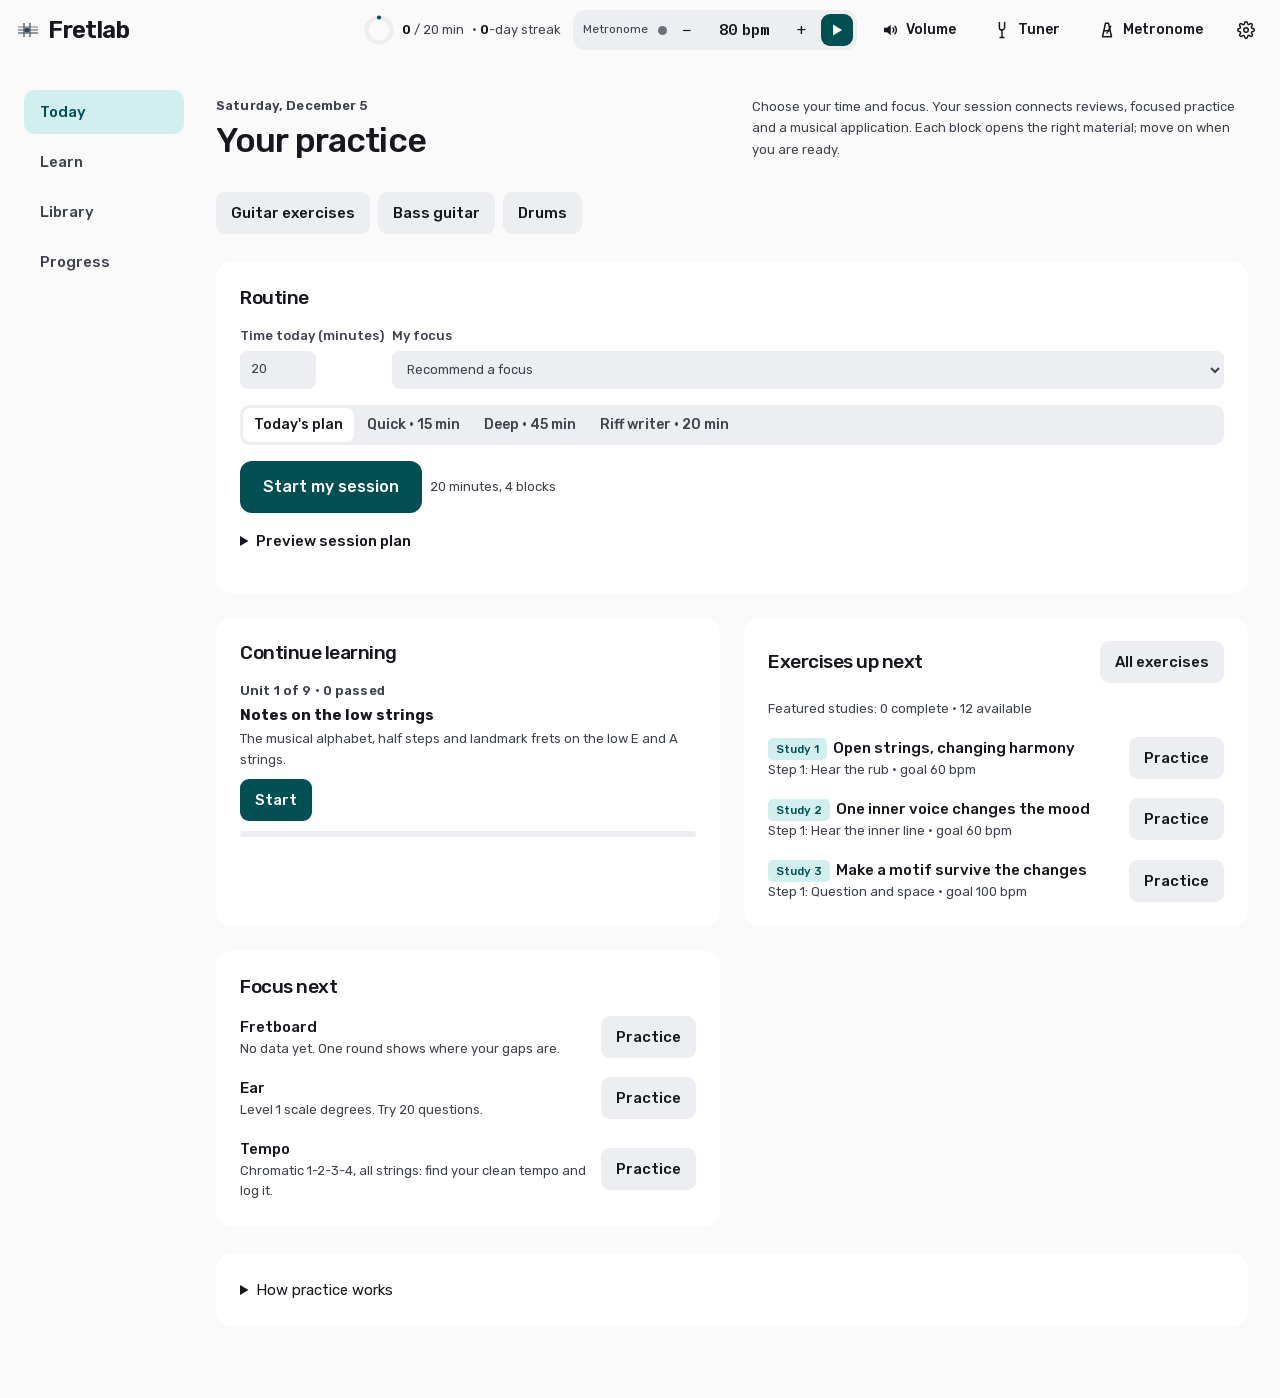
==== index.html @ 14aa4ee5 "Add paired bass guitar and drum kit practice studies" ====
<!doctype html>
<html lang="en">
<head>
<meta charset="utf-8">
<meta name="viewport" content="width=device-width,initial-scale=1,viewport-fit=cover">
<meta name="description" content="Guitar, bass and drum practice. Study riffs, play four-string bass lines and drum grooves with backing tracks, and track your progress.">
<style>:root{color-scheme:light;padding-top:env(safe-area-inset-top,0px);padding-bottom:env(safe-area-inset-bottom,0px)}body{margin:0;font:14px system-ui,sans-serif}img{max-width:100%}[hidden]{display:none!important}</style>
<link rel="manifest" href="manifest.webmanifest">
<meta name="theme-color" content="#fafafa" media="(prefers-color-scheme: light)">
<meta name="theme-color" content="#08090b" media="(prefers-color-scheme: dark)">
<link rel="apple-touch-icon" href="apple-touch-icon.png">
<link rel="icon" type="image/png" href="icon-192.png">
<meta name="apple-mobile-web-app-capable" content="yes">
<meta name="mobile-web-app-capable" content="yes">
</head>
<body>
<title>Fretlab</title>
<meta name="claude:viewport-fit-sides" content="cover">
<style>
@font-face {
  font-family: 'IBM Plex Mono';
  font-style: normal;
  font-weight: 400;
  font-display: swap;
  src: url([data-uri]) format('woff2');
  unicode-range: U+0000-00FF, U+0131, U+0152-0153, U+02BB-02BC, U+02C6, U+02DA, U+02DC, U+0304, U+0308, U+0329, U+2000-206F, U+20AC, U+2122, U+2191, U+2193, U+2212, U+2215, U+FEFF, U+FFFD;
}
@font-face {
  font-family: 'IBM Plex Mono';
  font-style: normal;
  font-weight: 500;
  font-display: swap;
  src: url([data-uri]) format('woff2');
  unicode-range: U+0000-00FF, U+0131, U+0152-0153, U+02BB-02BC, U+02C6, U+02DA, U+02DC, U+0304, U+0308, U+0329, U+2000-206F, U+20AC, U+2122, U+2191, U+2193, U+2212, U+2215, U+FEFF, U+FFFD;
}
@font-face {
  font-family: 'IBM Plex Mono';
  font-style: normal;
  font-weight: 600;
  font-display: swap;
  src: url([data-uri]) format('woff2');
  unicode-range: U+0000-00FF, U+0131, U+0152-0153, U+02BB-02BC, U+02C6, U+02DA, U+02DC, U+0304, U+0308, U+0329, U+2000-206F, U+20AC, U+2122, U+2191, U+2193, U+2212, U+2215, U+FEFF, U+FFFD;
}
@font-face {
  font-family: 'Rubik';
  font-style: normal;
  font-weight: 300 700;
  font-display: swap;
  src: url([data-uri]) format('woff2');
  unicode-range: U+0000-00FF, U+0131, U+0152-0153, U+02BB-02BC, U+02C6, U+02DA, U+02DC, U+0304, U+0308, U+0329, U+2000-206F, U+20AC, U+2122, U+2191, U+2193, U+2212, U+2215, U+FEFF, U+FFFD;
}
/* The header transport follows the active practice tool. Fretboards scroll inside their own containers on narrow screens. */
:root{
  --bg:#fafafa; --surface:#ffffff; --surface-2:#eceef1; --ink:#16181d; --muted:#3e424b; --line:#6c7078;
  --accent:#004f52; --accent-ink:#ffffff; --accent-soft:#d2efef;
  --root:#364454; --root-ink:#ffffff; --root-soft:#e7ebf0; --root-text:#364454;
  --good:#095f1c; --good-ink:#ffffff; --good-text:#095f1c; --warn:#304d6a; --warn-ink:#ffffff; --warn-text:#304d6a; --bad:#b00030; --bad-ink:#ffffff;
  --good-soft:#e2f3e5; --bad-soft:#fae3e9; --warn-soft:#e7edf4;
  --wood:#f6f7f8; --wood-2:#e3e6eb; --fret:#626873; --string:#555c67; --inlay:#737a85;
  --d3:#0050aa; --d3-ink:#ffffff; --d5:#00604e; --d5-ink:#ffffff; --d7:#6e2b91; --d7-ink:#ffffff;
  --font-display:var(--font-body);
  --font-body:"Rubik",system-ui,-apple-system,"Segoe UI",sans-serif;
  --font-mono:"IBM Plex Mono",ui-monospace,Menlo,Consolas,monospace;
}
@media (prefers-color-scheme: dark){:root:not([data-theme="light"]){
  --bg:#08090b; --surface:#202328; --surface-2:#30343b; --ink:#ffffff; --muted:#e0e4eb; --line:#949aa5;
  --accent:#2de0de; --accent-ink:#08090b; --accent-soft:#113236;
  --root:#c4ceda; --root-ink:#08090b; --root-soft:#282f39; --root-text:#c4ceda;
  --good:#77e08c; --good-ink:#08090b; --good-text:#77e08c; --warn:#bacbdd; --warn-ink:#08090b; --warn-text:#bacbdd; --bad:#ff91ad; --bad-ink:#08090b;
  --good-soft:#163b23; --bad-soft:#421c2a; --warn-soft:#253344;
  --wood:#181b20; --wood-2:#30343b; --fret:#989fab; --string:#c6ccd6; --inlay:#7d8592;
  --d3:#7fb9ff; --d3-ink:#08090b; --d5:#5de5bf; --d5-ink:#08090b; --d7:#d7b0ff; --d7-ink:#08090b; color-scheme:dark;
}}
:root[data-theme="dark"]{
  --bg:#08090b; --surface:#202328; --surface-2:#30343b; --ink:#ffffff; --muted:#e0e4eb; --line:#949aa5;
  --accent:#2de0de; --accent-ink:#08090b; --accent-soft:#113236;
  --root:#c4ceda; --root-ink:#08090b; --root-soft:#282f39; --root-text:#c4ceda;
  --good:#77e08c; --good-ink:#08090b; --good-text:#77e08c; --warn:#bacbdd; --warn-ink:#08090b; --warn-text:#bacbdd; --bad:#ff91ad; --bad-ink:#08090b;
  --good-soft:#163b23; --bad-soft:#421c2a; --warn-soft:#253344;
  --wood:#181b20; --wood-2:#30343b; --fret:#989fab; --string:#c6ccd6; --inlay:#7d8592;
  --d3:#7fb9ff; --d3-ink:#08090b; --d5:#5de5bf; --d5-ink:#08090b; --d7:#d7b0ff; --d7-ink:#08090b; color-scheme:dark;
}
*{box-sizing:border-box}
[hidden]{display:none!important}
html,body{background:var(--bg);color:var(--ink)}
body{font-family:var(--font-body);font-size:15px;line-height:1.5;font-optical-sizing:auto;-webkit-font-smoothing:antialiased}
body::before{content:"";position:fixed;inset:0 0 auto;height:env(safe-area-inset-top,0px);z-index:30;background:var(--bg)}
.pad{padding-left:max(16px,env(safe-area-inset-left,0px));padding-right:max(16px,env(safe-area-inset-right,0px))}
.inner{max-width:1000px;margin:0 auto}
button,select,input{font:inherit;color:inherit}
button{cursor:pointer}
:focus-visible{outline:2px solid var(--accent);outline-offset:2px}
h1,h2,h3{font-family:var(--font-display);font-weight:600;letter-spacing:-.025em;margin:0;text-wrap:balance}
h2{font-size:26px;line-height:1.2}
h3{font-size:19px;line-height:1.25}
p{margin:0}
.muted{color:var(--muted)}
.small{font-size:13px}
.mono{font-family:var(--font-mono);font-variant-numeric:tabular-nums}
.label{font-family:var(--font-body);font-weight:600;font-size:13px;letter-spacing:.01em;color:var(--muted)}

/* header */
.top{position:sticky;top:env(safe-area-inset-top,0px);z-index:20;background:var(--bg);border-bottom:1px solid var(--line)}
.top .inner{display:flex;align-items:center;gap:12px;padding-block:10px;flex-wrap:wrap}
.brand{display:flex;align-items:center;gap:8px;font-family:var(--font-display);font-weight:700;font-size:24px;letter-spacing:-.035em;margin-right:auto}
.brand svg{flex:none}
.hstat{display:flex;align-items:center;gap:8px;font-size:13px;color:var(--muted)}
.hstat b{color:var(--ink);font-weight:600}
.mini{display:flex;align-items:center;gap:4px;background:var(--surface);border:1px solid var(--line);border-radius:12px;padding:3px}
.mini button{border:0;background:transparent;width:32px;height:32px;border-radius:9px;display:grid;place-items:center}
.mini button:hover{background:var(--surface-2)}
.mini .bpm{font-family:var(--font-mono);font-weight:600;min-width:74px;white-space:nowrap;text-align:center;font-size:15px;background:none;border:0;padding:0 2px}
.mini .bpm{display:flex;align-items:center;justify-content:center}
.mini .bpm .unit{margin-left:.3em}
.mini .play{background:var(--accent);color:var(--accent-ink)}
.mini .play:hover{background:var(--accent);filter:brightness(1.08)}
.pulse{width:9px;height:9px;border-radius:50%;background:var(--line);transition:background .05s}
.pulse.on{background:var(--accent)}
.pulse.acc{background:var(--root)}
.volpop{position:absolute;right:16px;top:calc(100% + 8px);z-index:40;width:min(440px,calc(100vw - 32px));max-height:calc(100dvh - var(--hdr-h,60px) - 24px);overflow-y:auto;overscroll-behavior:contain;background:var(--surface);border:1px solid var(--line);border-radius:14px;padding:18px 20px;box-shadow:0 12px 32px rgba(0,0,0,.18);display:flex;flex-direction:column;gap:14px}
.volpop[hidden]{display:none}
.vhd{display:flex;justify-content:space-between;align-items:center}
.vhd h2{font-size:18px}
.vhd .row{gap:8px}
.vrow{display:grid;grid-template-columns:minmax(0,1fr) auto;gap:2px 12px;align-items:center;font-size:14px}
.vrow>span{grid-area:1/1;font-weight:500}
.vrow .vval{grid-area:1/2}
.vrow .vctl{grid-area:2/1/3/-1}
.vrow b{font:600 13px var(--font-mono);text-align:right}
.vactions{display:flex;align-items:center;gap:8px;flex-wrap:wrap}
.vactions .btn{flex:1}
.vctl{appearance:none;-webkit-appearance:none;background:transparent;width:100%;height:40px;margin:0;cursor:pointer}
.vctl::-webkit-slider-runnable-track{height:6px;border-radius:999px;background:linear-gradient(to right,var(--accent) var(--level,0%),var(--line) var(--level,0%))}
.vctl::-webkit-slider-thumb{-webkit-appearance:none;width:20px;height:20px;margin-top:-7px;border:2px solid var(--surface);border-radius:50%;background:var(--accent);box-shadow:0 0 0 1px var(--accent)}
.vctl::-moz-range-track{height:6px;border-radius:999px;background:var(--line)}
.vctl::-moz-range-progress{height:6px;border-radius:999px;background:var(--accent)}
.vctl::-moz-range-thumb{width:16px;height:16px;border:2px solid var(--surface);border-radius:50%;background:var(--accent);box-shadow:0 0 0 1px var(--accent)}
.iconbtn.volbtn{display:inline-flex;align-items:center;justify-content:center;gap:7px;width:36px;padding:0;font-size:14px;font-weight:500}
.volbtn[aria-expanded="true"]{border-color:var(--accent);background:var(--accent-soft)}
.volbtn .vlabel{display:none}
@media(min-width:900px){.iconbtn.volbtn{width:auto;padding:0 11px}.volbtn .vlabel{display:inline}}
@media(pointer:coarse){.vctl{height:44px}.vhd .iconbtn{width:44px;height:44px}}
.vmute[aria-pressed="true"]{background:var(--bad-soft);border-color:var(--bad);color:var(--bad)}
.volbtn .vx{display:none} .volbtn.muted .vx{display:block} .volbtn.muted .vw1,.volbtn.muted .vw2{display:none} .volbtn.low .vw2{display:none}
.volbtn.muted{color:var(--bad);border-color:var(--bad)}
.iconbtn{border:1px solid var(--line);background:var(--surface);border-radius:10px;width:36px;height:36px;display:grid;place-items:center}
.pill{display:flex;align-items:center;gap:8px;background:var(--accent-soft);border:1px solid var(--accent);border-radius:999px;padding:4px 6px 4px 12px;font-size:13px}
.pill button{border:0;background:var(--surface);border-radius:7px;padding:6px 10px;font-size:13px;white-space:nowrap}
#routinePill{order:9;flex-basis:100%;width:100%;border-radius:10px;padding:5px 7px;flex-wrap:wrap}
#rpOpen{display:flex;align-items:center;gap:12px;flex:1;min-width:160px;background:transparent;text-align:left;white-space:normal}
#rpOpen:hover{background:var(--surface)}
#rpOpen .rp-action{color:var(--accent);font-weight:600;white-space:nowrap}
#rpText{overflow-wrap:anywhere}
#rpTime{font-size:13px;white-space:nowrap}
@media(max-width:680px){#rpOpen{flex-basis:calc(100% - 75px)}}
.tabs{border-bottom:1px solid var(--line);background:var(--bg);position:sticky;top:calc(env(safe-area-inset-top,0px) + var(--hdr-h,57px));z-index:19}
.tabs .inner{display:flex;gap:2px;overflow-x:auto;scrollbar-width:none}
.tabs .inner::-webkit-scrollbar{display:none}
.tab{border:0;background:none;padding:12px 12px 10px;font-family:var(--font-display);font-weight:600;font-size:16px;letter-spacing:0;color:var(--muted);border-bottom:3px solid transparent;white-space:nowrap}
.tab:hover{color:var(--ink)}
.tabs .inner.more-r{-webkit-mask-image:linear-gradient(90deg,#000 calc(100% - 44px),transparent);mask-image:linear-gradient(90deg,#000 calc(100% - 44px),transparent)}
.tabs .inner.more-l{-webkit-mask-image:linear-gradient(90deg,transparent,#000 44px);mask-image:linear-gradient(90deg,transparent,#000 44px)}
.tabs .inner.more-l.more-r{-webkit-mask-image:linear-gradient(90deg,transparent,#000 44px,#000 calc(100% - 44px),transparent);mask-image:linear-gradient(90deg,transparent,#000 44px,#000 calc(100% - 44px),transparent)}
@media (min-width:900px){.tab{padding:12px 10px 10px;font-size:15px;letter-spacing:.03em}}
@media (max-width:440px){.hstat > span{display:none}.mini .pulse{display:none}.top .iconbtn{width:34px;height:34px}}
@media (max-width:680px){.brand .bname{display:none}.hstat .hgoal{display:none}.top .inner{gap:8px;padding-block:6px}.mini .bpm{min-width:44px;font-size:14px}.mini .bpm .unit{display:none}.mini button{width:30px;height:30px}.pill{order:9;width:100%;justify-content:space-between}}
.tab[aria-selected="true"]{color:var(--ink);border-bottom-color:var(--accent)}
.tabs .inner{display:grid;grid-template-columns:repeat(4,minmax(0,1fr));overflow:visible}
.tab{padding-inline:4px;letter-spacing:0}
.toolbtn .tlabel{display:none}
@media (max-width:1099px){.hstat .hide-sm{display:none}.mini .mini-context{display:none}}
@media (max-width:400px){.brand{display:none}.top .inner{gap:6px}}
.toolbtn[aria-pressed="true"]{color:var(--accent);border-color:var(--accent);background:var(--accent-soft)}
@media (min-width:900px){.toolbtn{width:auto;padding:0 12px;gap:7px;display:inline-flex;align-items:center;font-size:14px;font-weight:500}.toolbtn .tlabel{display:inline}}
#libraryNav{margin-bottom:16px}
#libraryNav[hidden]{display:none}
#libraryNav [aria-current="page"]{background:var(--accent-soft);border-color:var(--accent)}
@media(max-width:560px){.tab{font-size:14px}}
@media(max-width:560px){.hstat{display:none}}

main{padding-block:20px 60px}
.view{display:flex;flex-direction:column;gap:16px}
.view[hidden]{display:none!important}
.vhead{display:flex;align-items:flex-end;justify-content:space-between;gap:12px;flex-wrap:wrap}
.vhead p{max-width:62ch}
.card{background:var(--surface);border:1px solid var(--line);border-radius:14px;padding:16px;min-width:0}
.grid{display:grid;grid-template-columns:repeat(auto-fit,minmax(min(100%,300px),1fr));gap:16px}
.row{display:flex;gap:8px;flex-wrap:wrap;align-items:center}
.stack{display:flex;flex-direction:column;gap:10px}
.btn{border:1px solid var(--line);background:var(--surface);border-radius:10px;padding:8px 14px;font-weight:500;display:inline-flex;align-items:center;gap:8px;justify-content:center}
.btn:hover{border-color:var(--muted)}
.btn.primary{background:var(--accent);border-color:var(--accent);color:var(--accent-ink)}
.btn.primary:hover{filter:brightness(1.07)}
.btn.big{padding:12px 22px;font-size:17px;border-radius:12px}
.btn.warn{border-color:var(--bad);color:var(--bad)}
.btn:disabled{opacity:.5;cursor:default}
.seg{display:inline-flex;background:var(--surface-2);border-radius:10px;padding:3px;gap:2px;flex-wrap:wrap}
.seg button{border:0;background:transparent;border-radius:8px;padding:6px 11px;font-size:14px;font-weight:500;color:var(--muted)}
.seg button[aria-pressed="true"]{background:var(--surface);color:var(--ink);box-shadow:0 1px 2px rgba(0,0,0,.12)}
.chip{border:1px solid var(--line);background:var(--surface);border-radius:999px;padding:5px 12px;font-size:13px;font-weight:500}
.chip[aria-pressed="true"]{background:var(--ink);color:var(--bg);border-color:var(--ink)}
select,input[type=number],input[type=text]{background:var(--surface);border:1px solid var(--line);border-radius:9px;padding:7px 10px;min-width:0}
input[type=number]{width:76px}
input[type=range]{accent-color:var(--accent);width:100%}
label.f{display:flex;flex-direction:column;gap:4px;font-size:13px;color:var(--muted)}
label.f > span{font-weight:500}
.toggle{display:inline-flex;align-items:center;gap:8px;font-size:14px;cursor:pointer;user-select:none}
.toggle input{width:18px;height:18px;accent-color:var(--accent)}
.hr{height:1px;background:var(--line);border:0;margin:4px 0}
.scroll-x{overflow-x:auto;-webkit-overflow-scrolling:touch;border-radius:12px}
.toast{position:fixed;left:50%;bottom:calc(20px + env(safe-area-inset-bottom,0px));transform:translateX(-50%) translateY(20px);background:var(--ink);color:var(--bg);padding:10px 16px;border-radius:12px;font-size:14px;opacity:0;pointer-events:none;transition:.25s;z-index:50;max-width:calc(100vw - 32px)}
.toast.show{opacity:1;transform:translateX(-50%) translateY(0)}

/* fretboard */
.fb{display:block}
.fb-wood{fill:var(--wood)}
.fb-fret{stroke:var(--fret);stroke-width:2}
.fb-nut{fill:var(--inlay)}
.fb-edge{stroke:var(--fret);stroke-width:1}
.fb-str{stroke:var(--string)}
.fb-inlay{fill:var(--inlay);opacity:.5}
.fb-num{fill:var(--muted);font:500 11px var(--font-mono);text-anchor:middle}
.fb-lab{fill:var(--muted);font:500 11px var(--font-mono);text-anchor:middle}
.fb-win{fill:var(--accent);fill-opacity:.2;stroke:var(--accent);stroke-width:1.5}
.fb-hit{fill:var(--accent);fill-opacity:0;cursor:pointer}
.fb-hit:hover{fill-opacity:.18}
.mk{pointer-events:none}
.mk circle{stroke-width:1.5}
.mk text{font:600 10.5px var(--font-body)}
.mk-note circle{fill:var(--surface);stroke:var(--ink)} .mk-note text{fill:var(--ink)}
.mk-root circle{fill:var(--root);stroke:var(--root)} .mk-root text{fill:var(--root-ink)}
.mk-chord circle{fill:var(--accent);stroke:var(--accent)} .mk-chord text{fill:var(--accent-ink)}
.mk-dim circle{fill:var(--wood-2);stroke:var(--fret)} .mk-dim text{fill:var(--muted)}
.mk-hit circle{fill:var(--good);stroke:var(--good)} .mk-hit text{fill:var(--good-ink)}
.mk-miss circle{fill:var(--bad);stroke:var(--bad)} .mk-miss text{fill:var(--bad-ink)}
.mk-ask circle{fill:var(--warn);stroke:var(--surface);stroke-width:3} .mk-ask text{fill:var(--warn-ink)}
.mk-play circle{fill:var(--warn);stroke:var(--warn)} .mk-play text{fill:var(--warn-ink)}
.mk-h0 circle{fill:var(--surface-2);stroke:var(--fret);fill-opacity:.55} .mk-h0 text{fill:var(--muted)}
.mk-h1 circle{fill:var(--bad);stroke:var(--bad)} .mk-h1 text{fill:var(--bad-ink)}
.mk-h2 circle{fill:var(--warn);stroke:var(--warn)} .mk-h2 text{fill:var(--warn-ink)}
.mk-h3 circle{fill:var(--good);stroke:var(--good)} .mk-h3 text{fill:var(--good-ink)}
.legend{display:flex;gap:14px;flex-wrap:wrap;font-size:13px;color:var(--muted)}
.legend i{display:inline-block;width:11px;height:11px;border-radius:50%;margin-right:6px;vertical-align:-1px}

/* today */
.stats{display:grid;grid-template-columns:repeat(auto-fit,minmax(150px,1fr));gap:12px}
.stat{background:var(--surface);border:1px solid var(--line);border-radius:14px;padding:14px 16px;display:flex;gap:12px;align-items:center}
.stat .v{font-family:var(--font-display);font-size:30px;font-weight:600;line-height:1}
.stat .k{font-size:12.5px;color:var(--muted)}
.blocks{display:flex;flex-direction:column;gap:6px;margin:0;padding:0;list-style:none}
.blocks li{display:grid;grid-template-columns:44px 1fr auto;gap:10px;align-items:center;padding:9px 10px;border-radius:10px;border:1px solid var(--line)}
.blocks li .m{font-family:var(--font-mono);font-size:13px;color:var(--muted)}
.blocks li.cur{border-color:var(--accent);background:var(--accent-soft)}
.blocks li.done{opacity:.55}
.blocks li .tool{font-size:12px;color:var(--muted)}
#view-today>.grid{grid-template-columns:repeat(2,minmax(0,1fr))}
#view-today>.grid>.card:first-child{grid-column:1/-1}
#rtPreview>summary{cursor:pointer;font-weight:500}
#rtPreview .blocks{margin-top:10px;display:grid;grid-template-columns:repeat(auto-fit,minmax(210px,1fr))}
@media(max-width:700px){#view-today>.grid{grid-template-columns:1fr}}
.weak{display:grid;grid-template-columns:1fr auto;gap:8px 12px;align-items:center}
.weak + .weak{border-top:1px solid var(--line);padding-top:10px;margin-top:10px}
.method li{margin-bottom:8px}
.method{padding-left:18px;margin:6px 0 0}
a{color:var(--accent)}

/* metronome */
.metro-main{display:grid;grid-template-columns:minmax(0,1.2fr) minmax(0,1fr);gap:16px}
@media (max-width:760px){.metro-main{grid-template-columns:1fr}}
.bpmbig{font-family:var(--font-mono);font-size:clamp(64px,12vw,96px);font-weight:500;line-height:1;letter-spacing:-.03em;text-align:center}
.bpmrow{display:flex;align-items:center;justify-content:center;gap:12px}
.round{width:52px;height:52px;border-radius:50%;border:1px solid var(--line);background:var(--surface);font-size:22px;display:grid;place-items:center}
.round:hover{border-color:var(--muted)}
.tempo-name{text-align:center;font-family:var(--font-display);font-size:18px;letter-spacing:0;color:var(--muted)}
.beats{display:flex;justify-content:center;gap:10px;flex-wrap:wrap;margin:14px 0 4px}
.beat{width:40px;height:40px;border-radius:50%;border:2px solid var(--line);background:transparent;position:relative;transition:transform .06s}
.beat[data-l="3"]{background:var(--ink);border-color:var(--ink)}
.beat[data-l="2"]{background:var(--surface-2);border-color:var(--ink)}
.beat[data-l="1"]{border-color:var(--muted)}
.beat[data-l="0"]{border-style:dashed;opacity:.6}
.beat.on{background:var(--accent)!important;border-color:var(--accent)!important;transform:scale(1.14)}
.beat.on.acc{background:var(--root)!important;border-color:var(--root)!important}
.barinfo{text-align:center;font-size:13px;color:var(--muted);min-height:20px}
.playbig{width:100%;margin-top:10px}
.tlog{display:flex;flex-direction:column;gap:8px}
.tlog .item{display:grid;grid-template-columns:minmax(0,1fr) auto auto;gap:8px;align-items:center;padding:8px 0;border-top:1px solid var(--line)}
@media (max-width:620px){.tlog .item{grid-template-columns:minmax(0,1fr) auto}.tlog .item > .row{grid-column:1 / -1}}
.spark{display:block}

/* trainer prompts */
.prompt{display:flex;flex-direction:column;align-items:center;text-align:center;gap:6px;padding:8px 0 4px}
.prompt .q{font-family:var(--font-display);font-size:clamp(26px,5vw,38px);font-weight:600;line-height:1.1}
.prompt .q em{font-style:normal;color:var(--root-text)}
.prompt .fb-msg{min-height:22px;font-size:14px;font-weight:500}
.good{color:var(--good-text)} .bad{color:var(--bad)}
.scorebar{display:flex;gap:18px;justify-content:center;flex-wrap:wrap;font-size:13px;color:var(--muted)}
.scorebar b{color:var(--ink);font-family:var(--font-mono)}
.notebtns{display:grid;grid-template-columns:repeat(6,minmax(0,1fr));gap:6px;max-width:520px;margin:0 auto;width:100%}
.notebtns button,.ansbtns button{border:1px solid var(--line);background:var(--surface);border-radius:10px;padding:10px 4px;font-weight:600}
.notebtns button:hover,.ansbtns button:hover{border-color:var(--muted)}
.ansbtns{display:grid;grid-template-columns:repeat(auto-fit,minmax(78px,1fr));gap:8px;max-width:640px;margin:0 auto;width:100%}
.ansbtns button small{display:block;font-weight:400;color:var(--muted);font-size:11.5px}
.ansbtns button.ok,.notebtns button.ok{background:var(--good);border-color:var(--good-text);color:var(--good-ink)}
.ansbtns button.ok small{color:var(--good-ink)}
.ansbtns button.no,.notebtns button.no{background:var(--bad);border-color:var(--bad);color:var(--bad-ink)}
.summary{display:grid;grid-template-columns:repeat(auto-fit,minmax(110px,1fr));gap:10px;width:100%;max-width:560px}
.summary div{background:var(--surface-2);border-radius:10px;padding:10px}
.summary b{display:block;font-family:var(--font-display);font-size:26px}
.bars{display:flex;flex-direction:column;gap:6px}
.bars .b{display:grid;grid-template-columns:60px 1fr 44px;gap:8px;align-items:center;font-size:13px}
.bars .t{height:8px;background:var(--surface-2);border-radius:4px;overflow:hidden}
.bars .t i{display:block;height:100%;background:var(--good)}

/* changes */
.chpair{display:grid;grid-template-columns:1fr auto 1fr;gap:12px;align-items:center}
.cbox{width:100%;max-width:150px;display:block;margin:0 auto}
.cbox .cl{stroke:var(--muted)} .cbox .cn{fill:var(--ink)} .cbox .cd{fill:var(--accent)} .cbox .co{fill:none;stroke:var(--muted)} .cbox text{fill:var(--muted);font:500 11px var(--font-mono)} .cbox .ct{fill:var(--ink);font:600 16px var(--font-display)}
.timer{position:relative;width:200px;height:200px;margin:0 auto}
.timer svg{width:100%;height:100%;transform:rotate(-90deg)}
.timer .tc{position:absolute;inset:0;display:flex;flex-direction:column;align-items:center;justify-content:center}
.timer .tc b{font-family:var(--font-mono);font-size:52px;font-weight:500;line-height:1}
.tap{width:100%;min-height:96px;border-radius:16px;border:2px dashed var(--accent);background:var(--accent-soft);font-family:var(--font-display);font-size:26px;font-weight:600;letter-spacing:.04em;color:var(--ink)}
.tap:active{transform:scale(.99)}
.tap:disabled{opacity:.45}
table.t{width:100%;border-collapse:collapse;font-size:14px}
table.t th{text-align:left;font-weight:500;color:var(--muted);font-size:12.5px;padding:6px 8px;border-bottom:1px solid var(--line)}
table.t td{padding:7px 8px;border-bottom:1px solid var(--line)}

/* tuner */
.strings{display:grid;grid-template-columns:repeat(6,minmax(0,1fr));gap:8px}
.sbtn{border:1px solid var(--line);background:var(--surface);border-radius:12px;padding:14px 4px;display:flex;flex-direction:column;align-items:center;gap:2px}
.sbtn b{font-family:var(--font-display);font-size:28px;line-height:1}
.sbtn small{color:var(--muted);font-size:12px}
.sbtn.on{background:var(--accent);border-color:var(--accent);color:var(--accent-ink)}
.sbtn.on small{color:var(--accent-ink)}
@media (max-width:480px){.strings{grid-template-columns:repeat(3,minmax(0,1fr))}}

/* settings */
.overlay{position:fixed;inset:0;background:rgba(0,0,0,.45);z-index:40;display:flex;align-items:flex-start;justify-content:center;padding:calc(60px + env(safe-area-inset-top,0px)) max(16px,env(safe-area-inset-right,0px)) 20px max(16px,env(safe-area-inset-left,0px));overflow-y:auto}
.overlay[hidden]{display:none!important}
.panel{background:var(--surface);border-radius:16px;padding:20px;width:100%;max-width:460px;display:flex;flex-direction:column;gap:14px;border:1px solid var(--line)}
.sync{font-size:12.5px;color:var(--muted);display:flex;align-items:center;gap:6px}
.sync i{width:8px;height:8px;border-radius:50%;background:var(--warn);display:inline-block}
.sync.acct i{background:var(--good)}



/* exercise history */
.rstrip{display:grid;grid-template-columns:repeat(auto-fill,minmax(min(100%,240px),1fr));gap:10px}
.rcard{display:flex;flex-direction:column;gap:3px;text-align:left;background:var(--surface);border:1px solid var(--line);border-radius:12px;padding:10px 12px;color:var(--ink);min-width:0}
.rcard:hover{border-color:var(--accent)} .rcard b{font-weight:600} .rcard .go{color:var(--accent);font-weight:600;font-size:13px;margin-top:2px}
.rchip{display:inline-block;font-size:11.5px;font-weight:600;padding:1px 7px;border-radius:999px;background:var(--surface-2);color:var(--muted)}
.rchip.clean{background:var(--good-soft);color:var(--good-text)} .rchip.almost{background:var(--warn-soft);color:var(--warn-text)} .rchip.messy{background:var(--bad-soft);color:var(--bad)}
.hday{display:flex;justify-content:space-between;align-items:baseline;gap:8px;border-bottom:1px solid var(--line);padding-bottom:4px}
.hrow{display:grid;grid-template-columns:62px minmax(0,1fr) auto;gap:10px;align-items:center;width:100%;text-align:left;background:none;border:0;border-radius:10px;padding:7px 8px;color:var(--ink)}
.hrow:hover{background:var(--surface-2)} .hrow .t{font:500 12.5px var(--font-mono);color:var(--muted)} .hrow .m{min-width:0} .hrow .m div{overflow:hidden;text-overflow:ellipsis;white-space:nowrap}
.phist{border-top:1px solid var(--line);padding-top:10px} .phist summary{cursor:pointer}
.psrow{display:grid;grid-template-columns:minmax(0,1fr) 120px auto;gap:10px;align-items:center;padding:6px 0;border-bottom:1px dashed var(--line)}
.psrow:last-child{border-bottom:0} .psrow svg{display:block}
@media (max-width:560px){.psrow{grid-template-columns:minmax(0,1fr) auto}.psrow svg{display:none}}
.linkbtn{background:none;border:0;padding:0;color:var(--accent);font:inherit;font-weight:600;text-decoration:underline;cursor:pointer}
.qzwrap > div{width:max-content;margin-inline:auto}
.btn.flash{background:var(--accent);color:var(--accent-ink);border-color:var(--accent)}
.kbdhint kbd{font:600 11px var(--font-mono);border:1px solid var(--line);border-bottom-width:2px;border-radius:5px;padding:0 5px;background:var(--surface)}
@media (hover:none){.kbdhint{display:none}}
.weekchart{display:block;width:100%;max-width:560px;height:auto;max-height:240px;margin-inline:auto}
.favbtn[aria-pressed="true"]{color:var(--warn-text);border-color:var(--warn-text)}
/* research-based practice */
.pfocus{margin:0;color:var(--ink)} .pfocus b{color:var(--accent)}
.pnew{display:block;background:var(--surface-2);border-radius:10px;padding:8px 12px;margin:0}
.qtag{display:block;font:600 13px var(--font-body);letter-spacing:.01em;color:var(--accent);margin-bottom:6px}
.duecard{display:flex;justify-content:space-between;align-items:center;gap:10px;flex-wrap:wrap;background:var(--surface-2);border-radius:12px;padding:10px 12px}
.jnote{width:100%;min-height:58px;resize:vertical;border:1px solid var(--line);border-radius:10px;padding:8px 10px;background:var(--surface);color:var(--ink);font:inherit}
.revres{margin:4px 0 0;padding-left:18px}
/* voicings */
.tag{display:inline-block;font-size:11.5px;font-weight:500;padding:2px 8px;border-radius:999px;background:var(--surface-2);color:var(--muted);margin-right:4px}
.esspills{display:flex;flex-wrap:wrap;gap:6px}
.ess-actions{display:flex;align-items:center;justify-content:flex-end;gap:8px;flex-wrap:wrap}
.ess-actions .btn.sm{color:var(--muted);background:transparent}
.skipped-folder{border-top:1px solid var(--line);padding-block:12px}
.skipped-folder>summary{cursor:pointer;font-size:13px;font-weight:500;color:var(--muted)}
#skippedList{margin-top:14px}
.esspill{width:34px;height:34px;border-radius:999px;border:1px solid var(--line);background:var(--surface);color:var(--muted);font:500 13px var(--font-mono);display:inline-flex;align-items:center;justify-content:center}
.esspill.done{background:var(--accent-soft);color:var(--accent);border-color:transparent}
.esspill.next{border-color:var(--accent);color:var(--ink);border-width:2px}
.tag.ess{background:var(--accent-soft);color:var(--accent);margin-right:6px}
details.more>summary{cursor:pointer;font-weight:500;padding:10px 0}
.vbox{display:block;max-width:100%;height:auto}
/* tuner (gauge adapted from KotoLab) */
.tuner{display:grid;grid-template-columns:minmax(0,1.3fr) minmax(0,1fr);gap:18px;align-items:start}
@media (max-width:720px){.tuner{grid-template-columns:1fr}}
.gauge{width:100%;max-width:400px}
.gauge-svg{display:block;width:100%;height:auto}
.g-zone{fill:none;stroke-width:12}
.g-far{stroke:var(--bad-soft)} .g-near{stroke:var(--warn-soft)} .g-in{stroke:var(--good-soft)}
.g-tick{stroke:var(--fret);stroke-width:1.4} .g-tick.major{stroke:var(--muted);stroke-width:2}
.g-scale{font:10px var(--font-mono);fill:var(--muted)} .g-side{font:11px var(--font-body);fill:var(--muted)}
.g-needle-line{stroke:var(--ink);stroke-width:3;stroke-linecap:round} .g-needle-tip{fill:var(--ink)}
.g-ring-bg{fill:none;stroke:var(--surface-2);stroke-width:6}
.g-ring{fill:none;stroke:var(--good);stroke-width:6;stroke-linecap:round;transition:stroke-dashoffset .12s linear}
.g-hub{fill:var(--surface);stroke:var(--line);stroke-width:1.5;transition:fill .2s,stroke .2s}
.g-note{font:700 24px var(--font-display);fill:var(--ink)} .g-cents{font:600 11px var(--font-mono);fill:var(--muted)}
.g-check{fill:none;stroke:var(--good-ink);stroke-width:5;stroke-linecap:round;stroke-linejoin:round;stroke-dasharray:46;stroke-dashoffset:46;opacity:0}
.gauge-svg[data-state='idle'] .g-needle{opacity:.35}
.gauge-svg[data-state='near'] .g-needle-line{stroke:var(--warn)} .gauge-svg[data-state='near'] .g-needle-tip{fill:var(--warn)} .gauge-svg[data-state='near'] .g-hub{stroke:var(--warn)}
.gauge-svg[data-state='far'] .g-needle-line{stroke:var(--bad)} .gauge-svg[data-state='far'] .g-needle-tip{fill:var(--bad)} .gauge-svg[data-state='far'] .g-hub{stroke:var(--bad)}
.gauge-svg[data-state='in'] .g-needle-line{stroke:var(--good)} .gauge-svg[data-state='in'] .g-needle-tip{fill:var(--good)} .gauge-svg[data-state='in'] .g-hub{stroke:var(--good);fill:var(--good-soft)} .gauge-svg[data-state='in'] .g-note{fill:var(--good-text)}
.gauge-svg[data-state='done'] .g-hub{fill:var(--good);stroke:var(--good);animation:g-pop .45s cubic-bezier(.2,1.6,.4,1);transform-origin:160px 150px}
.gauge-svg[data-state='done'] .g-note,.gauge-svg[data-state='done'] .g-cents{opacity:0}
.gauge-svg[data-state='done'] .g-check{opacity:1;animation:g-draw .35s .1s ease-out forwards}
.gauge-svg[data-state='done'] .g-needle-line{stroke:var(--good)} .gauge-svg[data-state='done'] .g-zone.g-in{stroke:var(--good)}
@keyframes g-pop{0%{transform:scale(.7)}100%{transform:scale(1)}}
@keyframes g-draw{to{stroke-dashoffset:0}}
@media (prefers-reduced-motion:reduce){.gauge-svg[data-state='done'] .g-hub,.gauge-svg[data-state='done'] .g-check{animation:none;stroke-dashoffset:0}}
.tn-read{font:600 18px var(--font-body);min-height:1.5em;text-align:center;color:var(--muted)}
.tn-read[data-state='in'],.tn-read[data-state='done']{color:var(--good-text)} .tn-read[data-state='near']{color:var(--warn-text)} .tn-read[data-state='far']{color:var(--bad)}
.tn-mic{background:var(--surface-2);border-radius:10px;padding:10px 12px;max-width:52ch}
.tn-head{width:100%;max-width:300px}
.headstock{display:block;width:100%;height:auto}
.peg{cursor:pointer}
.peg circle{fill:var(--surface);stroke:var(--line);stroke-width:2}
.peg:hover circle{stroke:var(--accent)}
.peg .peg-n{font:700 18px var(--font-display);fill:var(--ink)}
.peg .peg-s{font:500 9.5px var(--font-mono);fill:var(--muted)}
.peg.sel .peg-s{fill:var(--accent-ink)}
.peg.sel circle{fill:var(--accent);stroke:var(--accent)} .peg.sel .peg-n{fill:var(--accent-ink)}
.peg.done circle{fill:var(--good);stroke:var(--good)} .peg.done .peg-n{fill:var(--good-ink)}
.peg.done.sel circle{stroke:var(--accent);stroke-width:4}
.peg:focus-visible circle{stroke:var(--accent);stroke-width:4}

/* learn */
.path{list-style:none;margin:0;padding:0;display:flex;flex-direction:column;gap:0;position:relative}
.path li{position:relative;padding-left:0}
.path li:not(:last-child)::after{content:"";position:absolute;left:23px;top:52px;bottom:-6px;width:3px;background:var(--line);border-radius:2px}
.path li.done:not(:last-child)::after{background:var(--good)}
.pnode{display:flex;gap:14px;align-items:flex-start;width:100%;text-align:left;background:none;border:0;padding:8px 0 16px;color:var(--ink)}
.pnum{flex:none;width:48px;height:48px;border-radius:50%;display:grid;place-items:center;font-family:var(--font-display);font-size:22px;font-weight:700;background:var(--surface);border:2px solid var(--line);color:var(--muted)}
.path li.done .pnum{background:var(--good);border-color:var(--good-text);color:var(--good-ink)}
.path li.cur .pnum{background:var(--accent);border-color:var(--accent);color:var(--accent-ink)}
.ptext{display:flex;flex-direction:column;gap:2px;min-width:0;background:var(--surface);border:1px solid var(--line);border-radius:14px;padding:12px 14px;flex:1}
.pnode:hover .ptext{border-color:var(--accent)}
.path li.cur .ptext{border-color:var(--accent);border-width:2px}
.lnbody{display:flex;flex-direction:column;gap:12px;max-width:65ch;font-size:16px;line-height:1.55}
.lndots{display:flex;gap:6px}
.lndots i{width:8px;height:8px;border-radius:50%;background:var(--line)}
.lndots i.seen{background:var(--muted)}
.lndots i.on{background:var(--accent)}
#qzQ{font-size:clamp(20px,3.4vw,27px);max-width:30ch}
.qzfb{min-height:24px;font-size:14.5px;line-height:1.5;padding:10px 12px;border-radius:10px;max-width:70ch;margin:0 auto;width:100%}
.qzfb:empty{padding:0}
.qzfb.ok{background:var(--good-soft)}
.qzfb.no{background:var(--bad-soft)}
.mk-d3 circle{fill:var(--d3);stroke:var(--d3)} .mk-d3 text{fill:var(--d3-ink)}
.mk-d5 circle{fill:var(--d5);stroke:var(--d5)} .mk-d5 text{fill:var(--d5-ink)}
.mk-d7 circle{fill:var(--d7);stroke:var(--d7)} .mk-d7 text{fill:var(--d7-ink)}
.lessonlink{display:inline-flex;align-items:center;gap:8px;font-size:13px;color:var(--muted)}

/* exercises */
.excards{display:grid;grid-template-columns:repeat(auto-fill,minmax(min(100%,270px),1fr));gap:12px}
.excard{text-align:left;display:flex;flex-direction:column;align-items:flex-start;gap:6px;background:var(--surface);border:1px solid var(--line);border-radius:14px;padding:14px;color:var(--ink);min-width:0}
.excard:hover{border-color:var(--accent)}
.exrow{display:flex;justify-content:space-between;gap:8px;align-items:baseline;width:100%}
.prog{height:6px;background:var(--surface-2);border-radius:3px;overflow:hidden;width:100%;display:block}
.prog i{display:block;height:100%;background:var(--accent)}
.steps{display:flex;gap:6px;flex-wrap:wrap}
.steps button{border:1px solid var(--line);background:var(--surface);border-radius:999px;padding:5px 12px;font-size:13px;font-weight:500}
.steps button.done{border-color:var(--good-text);color:var(--good-text)}
.steps button.next{border-color:var(--accent);border-style:dashed}
.steps button[aria-pressed="true"]{background:var(--ink);color:var(--bg);border-color:var(--ink);border-style:solid}
.hw{border:1px solid var(--line);border-radius:12px;overflow:hidden;background:var(--surface)}
.hw canvas{display:block;width:100%;height:250px;cursor:crosshair;touch-action:pan-y pinch-zoom}
.tab-scroll{padding:4px 14px;border-top:1px solid var(--line)}
.tab-scroll input{display:block;width:100%;height:20px;margin:0;accent-color:var(--accent);cursor:pointer}
.tab-navigation{display:flex;align-items:center;justify-content:space-between;gap:12px;flex-wrap:wrap}
.hw canvas:focus-visible{outline:2px solid var(--accent);outline-offset:-3px}
.tab-selection-info{font-size:12px;color:var(--accent);line-height:1.5}
.tab-selection-info:empty{display:none}
.tab-selection{display:flex;align-items:center;gap:12px;justify-content:space-between;flex-wrap:wrap}
.tab-selection:has(.tab-selection-info:empty){display:none}
#pClearSelection{min-height:32px;white-space:nowrap}
.tab-bar-nav{display:flex;align-items:center;gap:8px;min-width:0}
.bar-strip{display:flex;gap:4px;overflow-x:auto;min-width:0;padding:3px 1px 6px;scrollbar-width:thin;touch-action:pan-x pan-y pinch-zoom}
.bar-strip button{flex:0 0 34px;min-height:32px;border:1px solid var(--line);border-radius:5px;background:var(--surface);color:var(--muted);font:500 12px var(--font-mono);cursor:pointer;user-select:none}
.bar-strip button.selected{background:var(--accent-soft);border-color:var(--accent);color:var(--ink)}
.bar-strip button[aria-current="true"]{background:var(--warn);border-color:var(--warn);color:var(--warn-ink);font-weight:600}
.bar-strip button.selecting{outline:2px solid var(--accent);outline-offset:-2px}
@media(pointer:coarse){.bar-strip button{flex-basis:44px;min-height:44px}}
.practice-spot{display:flex;align-items:center;gap:6px;min-width:0}
.practice-spot-open{flex:1;min-width:0;text-align:left;display:flex;flex-direction:column;gap:3px;border:1px solid var(--line);border-radius:8px;background:var(--surface);color:var(--ink);padding:10px;cursor:pointer;font:inherit}
.practice-spot-open span{font-size:12px;color:var(--muted)}
.practice-spot .spot-remove{padding:4px 7px;min-width:28px;font-size:17px}
.practice-resume{display:flex;align-items:center;justify-content:space-between;gap:16px;flex-wrap:wrap;margin-bottom:20px}
.practice-resume .stack{gap:4px;min-width:0;flex:1 1 220px}
#savedPracticeList{gap:8px;margin-top:12px}
.pstatus{min-height:20px}
.ptrans{display:flex;gap:8px;align-items:center;flex-wrap:wrap}
.ptempo{display:flex;align-items:center;gap:10px;margin-left:auto}
.round.sm{width:38px;height:38px;font-size:18px}
.tbar{height:5px;background:var(--surface-2);border-radius:3px;overflow:hidden;width:150px;margin-top:4px}
.tbar i{display:block;height:100%;background:var(--accent)} .tbar.over i{background:var(--good)}
.bpmtap{font:600 16px var(--font-mono);background:none;border:0;border-bottom:1px dashed var(--muted);padding:0 1px;color:var(--ink);cursor:text}
.bpmin{width:64px;font:600 15px var(--font-mono);padding:2px 4px;border:1px solid var(--accent);border-radius:6px;background:var(--surface);color:var(--ink)}
#pOver{color:var(--good-text);font-weight:600}
.goaltap{font-size:13px;font-weight:600;color:var(--muted)} .goaltap.custom{color:var(--accent);border-bottom-color:var(--accent)}
.goaled{display:flex;flex-wrap:wrap;gap:10px;align-items:center;background:var(--surface-2);border-radius:12px;padding:10px 12px}
.ptoggles{gap:14px}
.feedback{display:flex;gap:8px;align-items:center;flex-wrap:wrap;padding:10px 12px;border-radius:12px;background:var(--surface-2)}
.feedback.nudge{animation:nudge 1.4s ease}
@keyframes nudge{0%,100%{box-shadow:0 0 0 0 transparent}30%{box-shadow:0 0 0 3px var(--accent)}}
@media (prefers-reduced-motion:reduce){.feedback.nudge{animation:none}}
@media (max-width:620px){.ptempo{margin-left:0;width:100%}.hw canvas{height:230px}}
@media (max-width:620px){
  .hstat .hide-sm{display:none}
  .brand{font-size:21px}
  .notebtns{grid-template-columns:repeat(4,minmax(0,1fr))}
}
.mini-context{padding:0 6px;font-size:12px;color:var(--muted)}
.catalog-toolbar{display:flex;align-items:flex-end;gap:16px;flex-wrap:wrap}
.catalog-search{flex:1;min-width:220px}
.catalog-search input{width:100%;min-width:0;background:var(--surface);border:1px solid var(--line);border-radius:10px;padding:11px 14px}
.catalog-meta{justify-content:space-between;min-height:28px}
.vo-empty{grid-column:1/-1;padding:40px;text-align:center;background:var(--surface);border:1px dashed var(--line);border-radius:14px}
.vo-empty p{max-width:42ch;margin:8px auto 16px}

.finger-legend{display:flex;align-items:center;flex-wrap:wrap;gap:8px 14px}
.finger-key{display:inline-flex;align-items:center;gap:5px;white-space:nowrap}
.finger-key b{color:var(--accent);font:600 12px var(--font-mono)}
.finger-reading{flex-basis:100%;font-size:12px}
.finger-open{white-space:nowrap}
.mk .fb-finger{fill:var(--ink);stroke:var(--surface);stroke-width:3px;paint-order:stroke;font-size:11px;font-weight:600;text-anchor:start}
.chord-reference{gap:16px}
.chord-mode{display:flex;align-items:center;gap:18px}
.chord-mode>p{flex:1}
.chord-groups{flex:none;align-self:flex-start}
.chord-groups button{padding:10px 20px}
#chordGroupHint{max-width:95ch;min-height:20px}
.chord-controls{display:flex;align-items:flex-end;gap:16px;flex-wrap:wrap}
.chord-controls label.f{flex:1;min-width:140px}
.chord-controls select{width:100%}
.chord-summary{display:flex;align-items:center;gap:18px;flex-wrap:wrap}
.chord-summary h2{font-size:36px;min-width:70px}
.chord-summary>#chordCount{margin-left:auto}
.chord-grid{display:grid;grid-template-columns:repeat(auto-fill,minmax(208px,1fr));gap:16px}
.chord-card{display:flex;flex-direction:column;align-items:center;border:1px solid var(--line);border-radius:14px;background:var(--surface);padding:16px 12px;gap:8px;min-width:0}
.chord-card-heading{display:flex;flex-direction:column;align-items:center;width:100%;gap:3px;text-align:center}
.chord-card-heading>b{font-family:var(--font-display);font-size:23px;letter-spacing:-.025em;line-height:1.2;overflow-wrap:anywhere}
.chord-card-heading>span{font-size:12px}
.chord-card .vbox{width:190px;max-width:100%;height:auto}
.chord-form{color:var(--muted);font-size:12px;min-height:18px;text-align:center}
.chord-tags{display:flex;justify-content:center;flex-wrap:wrap;gap:4px;min-height:24px}
.chord-tags .tag{margin:0;font-size:11px}
.chord-use{color:var(--muted);font-size:13px;text-align:center;min-height:36px;margin:0}
.chord-extras>summary{cursor:pointer;font-weight:600;padding:14px 0;border-top:1px solid var(--line)}
.chord-extras[open]>summary{margin-bottom:12px}
.chord-audio{justify-content:center;width:100%;margin-top:auto;gap:6px}
.chord-audio .btn{padding:7px 10px;font-size:12px}
@media(min-width:1100px){.chord-controls{position:sticky;top:calc(var(--hdr-h,65px) + 12px);z-index:3;box-shadow:0 4px 18px #00000008}}
@media(max-width:620px){.chord-mode{align-items:flex-start;flex-direction:column;gap:10px}.chord-grid{grid-template-columns:repeat(2,minmax(0,1fr));gap:10px}.chord-card{padding:12px 6px}.chord-card-heading{flex-direction:column;gap:0;align-items:center}.chord-card .vbox{width:100%}.chord-use{font-size:12px}.chord-controls label.f{min-width:120px}.chord-audio{flex-wrap:wrap}.chord-summary>#chordCount{margin-left:0}}

.focus-choice[aria-pressed="true"]{background:var(--accent-soft);border-color:var(--accent);color:var(--ink)}
.practice-layout{display:grid;grid-template-columns:minmax(0,1fr);gap:24px;align-items:start}
.practice-stage,.practice-aside{min-width:0}
.practice-stage{gap:14px}
.practice-workspace>h2{margin-bottom:12px}
.practice-instruction{font-size:16px;line-height:1.55;max-width:65ch}
.practice-instruction b{font-weight:600}
.practice-stage .ptrans{padding:12px 0}
.practice-stage .steps button{display:inline-flex;align-items:center;gap:6px;max-width:210px;padding:7px 12px;white-space:nowrap;overflow:hidden;text-overflow:ellipsis}
.practice-stage .steps button span{overflow:hidden;text-overflow:ellipsis}
.practice-aside{padding:18px;background:var(--surface-2);border-radius:12px;gap:16px}
.practice-aside .feedback{display:grid;grid-template-columns:repeat(3,minmax(0,1fr));padding:0;background:transparent;gap:8px}
.practice-aside .feedback .label,.practice-aside #pBest,.practice-aside #pNextStep{grid-column:1/-1;width:100%}
.practice-aside #pBest{font-size:12px;color:var(--muted)}
#pCanvas.has-chords{height:308px}
@media(pointer:coarse){.hw canvas{height:274px}#pCanvas.has-chords{height:332px}}
.practice-aside .feedback .btn{min-width:0;padding:6px 4px;font-size:13px;background:transparent}
.practice-help>summary{cursor:pointer;font-size:13px;font-weight:500}
.practice-help[open]>summary{margin-bottom:12px}
.practice-tip{font-size:14px;line-height:1.55;padding-block:14px;border-block:1px solid var(--line)}
.practice-aside .lessonlink{flex-direction:column;align-items:flex-start;margin-top:12px}
.practice-aside .psrow{grid-template-columns:minmax(0,1fr) auto}
.practice-aside .psrow svg{grid-column:1/-1;grid-row:2}
.practice-aside .phist summary{font-size:13px}
.pctl{display:flex;flex-direction:column;gap:8px;padding:10px 12px;border:1px solid var(--line);border-radius:12px}
.pctl-row{display:flex;flex-wrap:wrap;align-items:center;gap:6px}
.pctl-lab{font-size:12px;font-weight:600;letter-spacing:0;color:var(--muted);width:40px}
.chip{display:inline-flex;align-items:center;gap:7px;min-height:34px;padding:0 12px;border:1px solid var(--line);border-radius:999px;background:var(--surface);font-size:13px;font-weight:500;color:var(--muted);cursor:pointer;user-select:none;white-space:nowrap}
.chip label{display:inline-flex;align-items:center;gap:7px;cursor:pointer}
.chip input[type=checkbox]{appearance:none;-webkit-appearance:none;width:9px;height:9px;margin:0;border-radius:50%;background:var(--line);cursor:pointer;flex:none}
.chip input[type=checkbox]:checked{background:var(--accent)}
.chip:has(input[type=checkbox]:checked){border-color:var(--accent);color:var(--ink);background:var(--accent-soft)}
.chip:has(input[type=checkbox]:focus-visible){outline:2px solid var(--accent);outline-offset:2px}
.chip:has(input[type=checkbox]:disabled){opacity:.5;cursor:default}
@media(pointer:coarse){#pClearSelection{min-height:44px}}
.pseg button{padding:5px 10px;font-size:13px}

.btn.sm{padding:3px 9px;font-size:12px;min-height:0}
.pseg{flex-wrap:nowrap}
@media (max-width:560px){.pctl-lab{width:100%}.pseg{width:100%}.pseg button{flex:1;padding:5px 2px;font-size:12.5px;white-space:nowrap}.pctl{padding:10px}.pctl-row{gap:5px}.chip{padding:0 9px;gap:6px;font-size:12.5px;min-height:32px}}
.practice-help .legend{margin-block:10px}
.practice-help .kbdhint{line-height:1.9}
body:has(#settings:not([hidden])){overflow:hidden}
@media(min-width:1100px){
  .top>.inner{max-width:1552px}
  main.pad{max-width:1600px;margin-inline:auto;padding:30px 32px 72px 216px}
  main>.inner{max-width:none}
  .tabs{position:fixed;top:calc(var(--hdr-h,65px) + 30px);left:max(24px,calc((100vw - 1600px)/2 + 24px));width:160px;padding:0;border:0;background:transparent}
  .tabs>.inner{display:flex;flex-direction:column;gap:6px;max-width:none}
  .tab{display:flex;align-items:center;gap:12px;text-align:left;border:0;border-radius:10px;padding:13px 16px;font:500 15px var(--font-body);letter-spacing:0;text-transform:none}
  .tab[aria-selected="true"]{background:var(--accent-soft);color:var(--accent)}
  .tab:hover{background:var(--surface-2)}
  .tab[aria-selected="true"]:hover{background:var(--accent-soft)}
  #libraryNav{gap:6px;padding-bottom:18px;margin-bottom:24px;border-bottom:1px solid var(--line)}
  #libraryNav .btn{background:transparent;border-color:transparent;padding:7px 12px}
  #libraryNav [aria-current="page"]{background:var(--surface);border-color:var(--line)}
  .vhead{margin-bottom:8px}
  .practice-workspace{padding:24px}
  .practice-layout{grid-template-columns:minmax(0,1fr) 256px}
  .practice-aside{position:sticky;top:calc(var(--hdr-h,65px) + 20px)}
  .practice-stage .ptrans{flex-wrap:nowrap;position:sticky;top:var(--hdr-h,65px);z-index:5;background:var(--surface)}
  .practice-stage .ptempo{gap:6px}
  .practice-stage .tbar{width:110px}
  .practice-stage .ptempo .round{width:32px;height:32px}
  .vodetail{display:grid;grid-template-columns:220px minmax(0,1fr);gap:36px;align-items:center;padding:20px 0}
  .vobig{display:flex;justify-content:center}
  .vhead h2,.practice-workspace>h2{font-size:32px}
  #lnUnit>.card{padding:24px}
}
@media(max-width:620px){.mini-context{display:none}.catalog-toolbar{gap:12px}.catalog-search{min-width:100%}.vo-open .vobox{width:124px}.practice-aside{padding:16px}.practice-stage .ptrans{padding-block:4px}}
@media(prefers-reduced-motion:no-preference){.btn,.tab,.vocard,.excard{transition:border-color .15s}}

/* ---------- visual hierarchy ---------- */
:root{--divider:#dce0e6}
@media(prefers-color-scheme:dark){:root:not([data-theme="light"]){--divider:#373e48}}
:root[data-theme="dark"]{--divider:#373e48}
body{line-height:1.6}
h1,h2,h3{font-weight:500;letter-spacing:-.025em}
.brand{font-weight:600;letter-spacing:-.04em}
.top{border-bottom:0;background:var(--bg)}
.mini{border-color:transparent;background:var(--surface-2);border-radius:12px}
.iconbtn{border-color:transparent;background:transparent}
.iconbtn:hover{background:var(--surface-2)}
.toolbtn[aria-pressed="true"],.volbtn[aria-expanded="true"]{border-color:transparent;background:var(--accent-soft)}
.tabs{border-color:transparent}
.tab{font-weight:500}
.view{gap:28px}
.vhead{gap:20px;margin-bottom:4px}
.vhead h2{font-size:34px;line-height:1.15}
.vhead p{line-height:1.65}
.grid,.excards{gap:24px}
.card{border:0;padding:24px;border-radius:16px}
.card.stack{gap:16px}
.btn{border-color:transparent;background:var(--surface-2);border-radius:9px;font-weight:500}
.btn:hover{border-color:transparent;filter:brightness(.97)}
.btn.primary{border-color:transparent}
.btn.warn{background:var(--bad-soft);border-color:transparent}
.btn.big{font-size:16px}
.round{border-color:transparent;background:var(--surface-2)}
select,input[type=number],input[type=text]{border-color:transparent;background:var(--surface-2);border-radius:8px;min-height:38px}
.seg{border-radius:10px}
.seg button[aria-pressed="true"]{box-shadow:none}
.tag{border-color:transparent;background:var(--surface-2);border-radius:5px}
.stat{border:0;padding:24px;background:var(--surface)}
.stats{gap:20px}
.weak + .weak{border:0;margin-top:16px;padding-top:0}
.skipped-folder{border:0}
.esspill{border-color:transparent}
.esspill.next{border-color:transparent;background:var(--accent);color:var(--accent-ink)}
.ptext{border:0;padding:16px 20px}
.pnode:hover .ptext{background:var(--surface-2)}
.path li.cur .ptext{border:0;background:var(--accent-soft)}
.path li:not(:last-child)::after{width:2px;background:var(--divider)}
.path li.done:not(:last-child)::after{background:var(--good)}
.pnum{border-color:transparent;background:var(--surface-2);font-weight:500}
.blocks{gap:10px}
.blocks li{border-color:transparent;background:var(--surface-2);padding:12px}
.blocks li.cur{border-color:transparent;background:var(--accent-soft)}
.hr{background:var(--divider);margin-block:12px}
#essCard{background:var(--surface-2);padding:28px}
.excard{border:0;padding:24px;gap:10px;border-radius:14px;line-height:1.6}
.excard:hover{background:var(--surface-2)}
.excard h3{font-weight:500;font-size:21px}
.chord-grid{gap:24px}
.chord-card{border:0;padding:24px 16px;gap:12px}
.chord-card-heading>b{font-weight:500}
.chord-summary h2{font-size:26px;font-weight:500}
.chord-card .tag{background:var(--surface-2)}
.chord-controls{background:var(--bg);border:0;padding:16px 0;gap:24px;box-shadow:none}
.chord-extras>summary{border:0;padding-block:20px}
.practice-workspace{border:0;background:transparent;padding:0}
.practice-workspace>h2{font-size:34px;font-weight:500;line-height:1.2;margin-bottom:24px}
.practice-layout{gap:32px}
.practice-stage{gap:20px}
.practice-stage .steps{gap:6px}
.practice-stage .steps button{border-color:transparent;border-radius:8px;background:transparent;padding:8px 12px}
.practice-stage .steps button:hover{background:var(--surface-2)}
.practice-stage .steps button.next{border-style:solid;border-color:transparent}
.practice-stage .steps button[aria-pressed="true"]{background:var(--ink);color:var(--bg)}
.practice-instruction{line-height:1.65}
.practice-aside{border:0;background:var(--surface);padding:24px;gap:24px;border-radius:14px}
.practice-aside .feedback{gap:8px}
.practice-aside .feedback .btn{background:var(--surface-2)}
.phist{border:0;padding-top:0}
.practice-workspace .practice-tip{border:0}
#pBack{background:transparent;padding-left:0;color:var(--muted)}
#pFocusPick,#pSkip,#pFav{background:transparent;color:var(--muted);font-size:13px;padding:6px 10px}
#pFocusPick[aria-pressed="true"]{background:var(--accent-soft);color:var(--accent)}
#pFav[aria-pressed="true"]{color:var(--warn-text)}
.practice-tip{border:0;padding:0}
.pctl{border:0;background:var(--surface-2);padding:12px 16px;gap:12px}
.pctl-row{gap:6px}
.chip{border-color:transparent;border-radius:8px;background:transparent}
.chip:has(input[type=checkbox]:checked){border-color:transparent;background:var(--surface);color:var(--ink)}
.pseg{background:transparent;padding:0}
.pseg button[aria-pressed="true"]{background:var(--surface)}
.hw{border:0;border-radius:14px;background:var(--surface)}
.tab-scroll{border:0;padding:8px 14px}
.bar-strip button{border-color:transparent;background:transparent;border-radius:6px}
.bar-strip button:hover{background:var(--surface-2)}
.bar-strip button.selected{border-color:transparent;background:var(--accent-soft)}
.bar-strip button[aria-current="true"]{border-color:transparent;background:var(--warn)}
.volpop{border:0;border-radius:16px;padding:20px 24px;box-shadow:0 12px 44px #0003}
.vhd h2{font-weight:500}
.practice-help>summary,.phist summary{line-height:1.6}
@media(min-width:1100px){
  main.pad{padding-top:36px}
  #libraryNav{border:0;padding-bottom:0;margin-bottom:12px;gap:8px}
  #libraryNav [aria-current="page"]{border-color:transparent;background:var(--surface-2)}
  .practice-workspace{padding:0}
  .practice-stage .ptrans{background:var(--bg)}
  .chord-controls{box-shadow:none}
}
@media(max-width:620px){
  .view{gap:24px}
  .vhead h2,.practice-workspace>h2{font-size:28px}
  .card{padding:20px}
  .practice-workspace{padding:0}
  .practice-stage{gap:18px}
  .practice-aside{padding:20px}
  .grid,.excards,.chord-grid{gap:16px}
  .chord-card{padding:18px 10px}
  .chord-controls{gap:16px}
  .pctl{padding:12px}
  .pctl-lab{width:100%}
  .tab{font-size:14px}
  .volpop{padding:18px 20px}
}
.riff-filters{display:flex;align-items:flex-end;gap:20px;flex-wrap:wrap;background:var(--bg);padding:12px 0}
.riff-filters .f{flex:1;min-width:220px}
.riff-filters input,.riff-filters select{width:100%;font-size:16px}
.riff-filters input[type=search]{appearance:none;background:var(--surface-2);border:1px solid transparent;border-radius:8px;padding:9px 12px;min-height:44px;min-width:0}
.riff-filters select,.riff-filters>.btn{min-height:44px}
.riff-filters .riff-search{flex:2}
.riff-genres{display:flex;flex-wrap:wrap;gap:8px}
.riff-genres button{background:transparent}
.riff-genres [aria-pressed="true"],#riffSaved[aria-pressed="true"]{background:var(--accent-soft);color:var(--accent)}
.riff-summary{display:flex;gap:16px;align-items:center;justify-content:space-between;flex-wrap:wrap;min-height:36px}
.riff-list{display:grid;gap:12px}
.riff-row{display:grid;grid-template-columns:minmax(0,1fr) minmax(160px,.3fr) auto;align-items:center;gap:24px;padding:22px 24px;background:var(--surface);border-radius:12px;min-width:0}
.riff-row h3{font-size:20px;font-weight:500;line-height:1.35}
.riff-title{display:flex;flex-direction:column;gap:5px;min-width:0}
.riff-cue{margin-top:5px;font-size:14px;line-height:1.55;color:var(--muted)}
.riff-tuning{display:flex;flex-direction:column;gap:6px;font-size:14px}
.riff-tuning code{font:13px var(--font-mono);color:var(--muted);white-space:normal}
.riff-actions{display:flex;gap:8px;align-items:center}
.riff-actions a{text-decoration:none;white-space:nowrap}
.riff-save{min-width:44px;min-height:44px;font-size:21px;background:transparent}
.riff-save[aria-pressed="true"]{color:var(--accent);background:var(--accent-soft)}
.riff-empty{padding:40px 24px;background:var(--surface);border-radius:12px;gap:16px;align-items:flex-start}
.riff-source-note{max-width:80ch;line-height:1.65}
@media(min-width:1100px){.riff-filters{position:sticky;top:var(--hdr-h,65px);z-index:3}}
@media(max-width:850px){#libraryNav{flex-wrap:nowrap;overflow-x:auto;max-width:100%;scroll-padding-inline:8px;padding:4px 2px 10px}#libraryNav .btn{flex:none}.riff-row{grid-template-columns:minmax(0,1fr) auto;gap:16px}.riff-tuning{grid-column:1}.riff-actions{grid-column:2;grid-row:1/3}.riff-row h3{font-size:18px}}
@media(max-width:620px){.riff-filters{gap:16px}.riff-filters .f{min-width:180px}.riff-filters .riff-search{min-width:100%}.riff-row{display:flex;flex-direction:column;align-items:stretch;padding:20px;gap:16px}.riff-tuning{flex-direction:row;align-items:center;gap:12px;flex-wrap:wrap}.riff-actions a{flex:1;text-align:center}.riff-genres .btn{padding:8px 10px}}

.band-room{max-width:960px;margin:20px 0 32px;gap:18px}
.band-room p{margin:0;max-width:70ch;line-height:1.55}
.band-room input[type="number"]{width:6em}
.band-bars{display:grid;grid-template-columns:repeat(auto-fit,minmax(min(100%,340px),1fr));gap:20px}
.band-score{border-collapse:collapse;width:100%;table-layout:fixed;font-variant-numeric:tabular-nums}
.band-score caption{text-align:left;font-weight:700;padding-bottom:8px}
.band-score th,.band-score td{text-align:center;height:30px;font-size:14px;padding:0}
.band-score tr>*:first-child{width:52px;text-align:left}
.band-score td{background:var(--surface-2);border-bottom:1px solid var(--line)}
.band-score .down{border-left:1px solid var(--line)}
.band-score .playing{background:var(--accent);color:var(--accent-ink)}
</style>

<header class="top pad" id="top">
  <div class="volpop" id="volPop" role="dialog" aria-labelledby="volTitle" hidden>
    <div class="vhd"><h2 id="volTitle">Volume</h2><div class="row"><button class="btn vmute" id="vMute" type="button" aria-pressed="false">Mute</button><button class="iconbtn" id="vClose" type="button" aria-label="Close volume">✕</button></div></div>
    <div class="vrow"><span>Master</span><input type="range" class="vctl" data-ch="master" min="0" max="100" step="1" aria-label="Master volume"><b class="vval" data-ch="master"></b></div>
    <div class="vrow"><span>Notes &amp; tones</span><input type="range" class="vctl" data-ch="notes" min="0" max="150" step="1" aria-label="Notes and tones volume"><b class="vval" data-ch="notes"></b></div>
    <div class="vrow"><span>Click &amp; drums</span><input type="range" class="vctl" data-ch="click" min="0" max="150" step="1" aria-label="Click and drums volume"><b class="vval" data-ch="click"></b></div>
    <div class="vactions"><button class="btn" id="vTest" type="button">Test mix</button><button class="btn" id="vReset" type="button" title="Set Master to 80%, Notes to 100% and Click to 100%">Reset levels</button></div>
    <p class="small muted" id="vSoundStatus" role="status"></p>
    <p class="small muted">Notes and tones covers exercises, chord previews, ear training and drones. Click and drums covers the metronome, count-ins and drum backing. Press M anywhere to mute.</p>
  </div>
  <div class="inner">
    <div class="brand">
      <svg width="24" height="24" viewBox="0 0 24 24" aria-hidden="true"><rect x="2" y="5" width="20" height="14" rx="3" fill="var(--wood)"/><line x1="8" y1="5" x2="8" y2="19" stroke="var(--fret)" stroke-width="1.5"/><line x1="14" y1="5" x2="14" y2="19" stroke="var(--fret)" stroke-width="1.5"/><line x1="2" y1="9" x2="22" y2="9" stroke="var(--string)" stroke-width=".8"/><line x1="2" y1="12" x2="22" y2="12" stroke="var(--string)" stroke-width="1"/><line x1="2" y1="15" x2="22" y2="15" stroke="var(--string)" stroke-width="1.2"/><circle cx="11" cy="12" r="2.6" fill="var(--root)"/></svg>
      <span class="bname">Fretlab</span>
    </div>
    <div class="hstat" title="Practice today">
      <svg width="30" height="30" viewBox="0 0 36 36" aria-hidden="true"><circle cx="18" cy="18" r="15" fill="none" stroke="var(--surface-2)" stroke-width="5"/><circle id="hdrRing" cx="18" cy="18" r="15" fill="none" stroke="var(--accent)" stroke-width="5" stroke-linecap="round" stroke-dasharray="0 100" transform="rotate(-90 18 18)"/></svg>
      <span><b id="hdrMin">0</b><span class="hgoal"> / <span id="hdrGoal">20</span></span> min</span>
      <span class="hide-sm">· <b id="hdrStreak">0</b>-day streak</span>
    </div>
    <div class="pill" id="routinePill" hidden>
      <button id="rpOpen" type="button"><span class="rp-action">Open block ↗</span><span id="rpText">Warm-up</span></button><span id="rpTime" class="mono" aria-label="Block time remaining">2:00</span>
      <button id="rpPause" type="button">Pause</button>
      <button id="rpSkip" type="button">Skip</button>
      <button id="rpStop" type="button" aria-label="End routine">End</button>
    </div>
    <div class="mini" aria-label="Playback controls"><span id="miniContext" class="mini-context">Metronome</span>
      <span class="pulse" id="pulse" aria-hidden="true"></span>
      <button type="button" id="miniMinus" aria-label="Slower">−</button>
      <button type="button" class="bpm" id="miniBpm" title="Open metronome">80 bpm</button>
      <button type="button" id="miniPlus" aria-label="Faster">+</button>
      <button type="button" class="play" id="miniPlay" aria-label="Start metronome"><svg width="14" height="14" viewBox="0 0 14 14" aria-hidden="true"><path id="miniIcon" d="M3 1.5v11l9-5.5z" fill="currentColor"/></svg></button>
    </div>
    <button class="iconbtn volbtn" id="volBtn" type="button" aria-label="Volume" aria-expanded="false" aria-controls="volPop" title="Volume (M to mute)"><svg width="18" height="18" viewBox="0 0 24 24" fill="none" stroke="currentColor" stroke-width="2" stroke-linecap="round" stroke-linejoin="round" aria-hidden="true"><path d="M4 9h4l5-4v14l-5-4H4z" fill="currentColor" stroke="none"/><path class="vw1" d="M16 9.5a3.5 3.5 0 0 1 0 5"/><path class="vw2" d="M18.5 7a7 7 0 0 1 0 10"/><path class="vx" d="M16 9l5 6M21 9l-5 6"/></svg><span class="vlabel">Volume</span></button>
    <button class="iconbtn toolbtn" type="button" data-go="tuner" aria-label="Tuner" title="Tuner and drone"><svg width="18" height="18" viewBox="0 0 24 24" fill="none" stroke="currentColor" stroke-width="2" stroke-linecap="round" stroke-linejoin="round" aria-hidden="true"><path d="M8.5 2v6.5a3.5 3.5 0 0 0 7 0V2"/><path d="M12 12v10"/><path d="M9.5 22h5"/></svg><span class="tlabel">Tuner</span></button>
    <button class="iconbtn toolbtn" type="button" data-go="metronome" aria-label="Metronome" title="Metronome"><svg width="18" height="18" viewBox="0 0 24 24" fill="none" stroke="currentColor" stroke-width="2" stroke-linecap="round" stroke-linejoin="round" aria-hidden="true"><path d="M10 3h4l4 18H6z"/><path d="M12 16l5-9"/><path d="M8.5 13h7"/></svg><span class="tlabel">Metronome</span></button>
    <button class="iconbtn" id="openSettings" type="button" aria-label="Settings"><svg width="18" height="18" viewBox="0 0 24 24" fill="none" stroke="currentColor" stroke-width="2" aria-hidden="true"><circle cx="12" cy="12" r="3"/><path d="M19.4 15a1.7 1.7 0 0 0 .3 1.8l.1.1a2 2 0 1 1-2.8 2.8l-.1-.1a1.7 1.7 0 0 0-1.8-.3 1.7 1.7 0 0 0-1 1.5V21a2 2 0 1 1-4 0v-.1a1.7 1.7 0 0 0-1.1-1.5 1.7 1.7 0 0 0-1.8.3l-.1.1a2 2 0 1 1-2.8-2.8l.1-.1a1.7 1.7 0 0 0 .3-1.8 1.7 1.7 0 0 0-1.5-1H3a2 2 0 1 1 0-4h.1a1.7 1.7 0 0 0 1.5-1.1 1.7 1.7 0 0 0-.3-1.8l-.1-.1a2 2 0 1 1 2.8-2.8l.1.1a1.7 1.7 0 0 0 1.8.3H9a1.7 1.7 0 0 0 1-1.5V3a2 2 0 1 1 4 0v.1a1.7 1.7 0 0 0 1 1.5 1.7 1.7 0 0 0 1.8-.3l.1-.1a2 2 0 1 1 2.8 2.8l-.1.1a1.7 1.7 0 0 0-.3 1.8V9a1.7 1.7 0 0 0 1.5 1H21a2 2 0 1 1 0 4h-.1a1.7 1.7 0 0 0-1.5 1z"/></svg></button>
  </div>
</header>
<nav class="tabs pad" aria-label="Main navigation">
  <div class="inner" role="tablist">
    <button class="tab" role="tab" data-tab="today">Today</button>
    <button class="tab" role="tab" data-tab="learn">Learn</button>
    <button class="tab" role="tab" data-tab="library">Library</button>
    <button class="tab" role="tab" data-tab="progress">Progress</button>
  </div>
</nav>

<main class="pad">
<div class="inner">

<nav id="libraryNav" class="row" aria-label="Library sections" hidden><button class="btn" type="button" data-go="library">All</button><button class="btn" type="button" data-go="songs">Riffs</button><button class="btn" type="button" data-go="voicings">Chord Shapes</button><button class="btn" type="button" data-go="explorer">Scales</button><button class="btn" type="button" data-go="rhythm">Rhythm</button><button class="btn" type="button" data-go="exercises">Exercises</button><button class="btn" type="button" data-go="fretboard">Fretboard</button><button class="btn" type="button" data-go="ear">Ear training</button><button class="btn" type="button" data-go="bass">Bass guitar</button><button class="btn" type="button" data-go="drums">Drums</button></nav>
<section class="view" id="view-library" hidden>
  <div class="vhead"><h2>What do you want to work on?</h2><p class="small muted">Explore a sound, practice a skill, or add something to your daily focus.</p></div>
  <div class="card stack" id="essCard"></div>
  <details class="skipped-folder" id="savedPractice" hidden><summary>Saved practice spots <span id="savedPracticeCount"></span></summary><div class="stack" id="savedPracticeList"></div></details>
  <details class="skipped-folder" id="skippedExercises"><summary>Skipped exercises <span id="skippedCount"></span></summary><div class="stack" id="skippedList"></div></details>
  <div class="excards">
    <button class="excard" type="button" data-go="bass"><h3>Bass guitar</h3><span>Shape a bass line, control its length and lock in with the kick.</span></button>
    <button class="excard" type="button" data-go="drums"><h3>Drums</h3><span>Build a backbeat, place ghost notes and bring a fill back to the riff.</span></button>
    <button class="excard" type="button" data-go="songs"><h3>Riffs</h3><span>Learn real songs from alternative, Midwest emo, indie and shoegaze. Find a riff for your tuning, starting with E standard.</span></button>
    <button class="excard" type="button" data-go="voicings"><h3>Chord Shapes</h3><span>Open-string clusters, modal colors and compact extensions. Hear a sound, then use it in a study.</span></button>
    <button class="excard" type="button" data-go="explorer"><h3>Scales</h3><span>Understand a scale across the neck and hear its sound over a drone.</span></button>
    <button class="excard" type="button" data-go="rhythm"><h3>Rhythm</h3><span>Subdivisions, strumming, chugs, syncopation, odd meters and dotted-8th delay rhythms.</span></button>
    <button class="excard" type="button" data-go="exercises"><h3>Exercises</h3><span>Guided workouts for changes, fretboard fluency, arpeggios and technique.</span></button>
    <button class="excard" type="button" data-go="fretboard"><h3>Fretboard</h3><span>Find notes and intervals, with extra practice for your weak spots.</span></button>
    <button class="excard" type="button" data-go="ear"><h3>Ear training</h3><span>Recognize scale degrees, intervals and chord qualities by sound.</span></button>
  </div>
</section>
<section class="view" id="view-bass" hidden></section>
<section class="view" id="view-drums" hidden></section>
<section class="view" id="view-songs" hidden>
  <div class="vhead"><div class="stack" style="gap:8px"><span class="label">Song repertoire</span><h2>Riffs</h2></div><p class="small muted">Guitar parts worth learning, from Midwest emo to shoegaze. Start in E standard, save a few for practice, and open the tabs on Songsterr.</p></div>
  <div class="riff-filters">
    <label class="f riff-search"><span>Find a riff</span><input id="riffSearch" type="search" placeholder="Song, artist or technique" autocomplete="off"></label>
    <label class="f"><span>Tuning</span><select id="riffTuning"></select></label>
    <button class="btn" type="button" id="riffSaved" aria-pressed="false">☆ Saved <span id="riffSavedCount">0</span></button>
  </div>
  <div class="riff-genres" id="riffGenres" role="group" aria-label="Riff genre"></div>
  <div class="riff-summary"><p class="small muted" id="riffCount" role="status" aria-live="polite"></p><button class="linkbtn" type="button" id="riffReset" hidden>Reset filters</button></div>
  <div class="riff-list" id="riffList"></div>
  <div class="riff-empty stack" id="riffEmpty" hidden><h3 id="riffEmptyTitle"></h3><p class="small muted" id="riffEmptyText"></p><button class="btn" type="button" id="riffShowAll">Show all tunings</button></div>
  <p class="small muted riff-source-note">Tuning is for the linked guitar part; other parts or versions may differ. Tabs open in a new tab on Songsterr and need an internet connection. Your saved list stays here.</p>
</section>
<section class="view" id="view-progress" hidden>
  <div class="vhead"><h2>Your progress</h2><p class="small muted">Return to a previous attempt, review what is due, and see how your playing develops.</p></div>
  <div class="stats">
    <div class="stat"><svg width="46" height="46" viewBox="0 0 36 36" aria-hidden="true"><circle cx="18" cy="18" r="15" fill="none" stroke="var(--surface-2)" stroke-width="4.5"/><circle id="bigRing" cx="18" cy="18" r="15" fill="none" stroke="var(--accent)" stroke-width="4.5" stroke-linecap="round" stroke-dasharray="0 100" transform="rotate(-90 18 18)"/></svg><div><div class="v" id="stToday">0</div><div class="k">minutes today</div></div></div>
    <div class="stat"><div><div class="v" id="stStreak">0</div><div class="k">day streak</div></div></div>
    <div class="stat"><div><div class="v" id="stWeek">0</div><div class="k">minutes this week</div></div></div>
    <div class="stat"><div><div class="v" id="stTotal">0</div><div class="k">hours all time</div></div></div>
  </div>
  <div class="card stack"><h3>Last 7 days</h3><svg id="weekChart" class="weekchart" viewBox="0 0 320 150" width="100%" role="img" aria-label="Minutes practiced over the last seven days"></svg></div>
  <div id="bandProgress" class="card stack" hidden></div>
  <div class="card stack"><h3>Practice history</h3><div id="progressHistory" class="stack"></div></div>
</section>

<!-- TODAY -->
<section class="view" id="view-today">
  <div class="vhead">
    <div class="stack" style="gap:4px"><span class="label" id="todayDate">Today</span><h2>Your practice</h2></div>
    <p class="muted small">Choose your time and focus. Your session connects reviews, focused practice and a musical application. Each block opens the right material; move on when you are ready.</p>
  </div>
  <div class="row" aria-label="Instrument practice"><button class="btn" type="button" data-go="exercises">Guitar exercises</button><button class="btn" type="button" data-go="bass">Bass guitar</button><button class="btn" type="button" data-go="drums">Drums</button></div>
  <div class="card practice-resume" id="practiceResume" hidden></div>
  <div class="grid">
    <div class="card stack">
      <div class="row" style="justify-content:space-between"><h3>Routine</h3><span class="small muted" id="rtDone"></span></div>
      <div class="row"><label class="f"><span>Time today (minutes)</span><input id="rtMinutes" type="number" min="5" max="90" step="1"></label><label class="f" style="flex:1;min-width:160px"><span>My focus</span><select id="rtFocus"></select></label></div>
      <div class="seg" id="rtSeg"></div>
      <div class="row"><button class="btn primary big" id="rtStart" type="button">Start my session</button><span class="small muted" id="rtHint"></span></div>
      <details id="rtPreview"><summary>Preview session plan</summary><ul class="blocks" id="rtBlocks"></ul></details>
      <div id="jBox" class="stack" style="gap:6px"></div>
    </div>
    <div class="card stack">
      <h3>Continue learning</h3>
      <div id="continueLearn" class="stack"></div>
      <div id="dueBox" class="stack" style="gap:8px"></div>
    </div>
    <div class="card stack">
      <div class="row" style="justify-content:space-between"><h3>Exercises up next</h3><button class="btn" type="button" data-go="exercises">All exercises</button></div>
      <span class="small muted" id="upNextSum"></span>
      <div id="upNext"></div>
    </div>
    <div class="card stack">
      <h3>Focus next</h3>
      <div id="weakList"></div>
    </div>
  </div>
  <details class="card">
    <summary>How practice works</summary>
    <ul class="method small">
      <li><b>New material in one block, review mixed together.</b> Today's plan gives one new exercise step a solid block of repetition, then mixes short reviews of different skills. In studies with clarinetists, mixing exercises held up better than repeating one at a time when players were tested later, even though most players preferred blocked practice (<a href="https://digitalcommons.georgiasouthern.edu/music-facpubs/2" target="_blank" rel="noopener">Stambaugh, 2011</a>; <a href="https://www.frontiersin.org/articles/10.3389/fpsyg.2016.01251/full" target="_blank" rel="noopener">Carter and Grahn, 2016</a>). Results depend on the task: <a href="https://journals.sagepub.com/doi/full/10.1177/00224294231222801" target="_blank" rel="noopener">Mathias and Goldman, 2025</a> found better retention with blocked practice of difficult violin excerpts. Use focused repetition for an unfamiliar task and manageable contrasts as it becomes comfortable.</li>
      <li><b>Clean runs, not just more runs.</b> In a study of advanced pianists, total practice time and repetitions didn't predict next-day performance. The best players fixed errors on the spot, changed tempo on purpose and repeated a passage until it stayed right (<a href="https://cml.music.utexas.edu/research/music-teaching-and-learning" target="_blank" rel="noopener">Duke, Simmons and Cash, 2009</a>). The two-clean-run rule and slowdown of about 10% are practical defaults inspired by this approach, rather than experimentally established thresholds. In technical steps, the tempo rises after two clean runs, and "Practice" lets you loop just the bar that breaks, then put it back into the whole step.</li>
      <li><b>Listen before you play.</b> Musicians who heard a model before practicing improved more during practice and overnight (<a href="https://scholars.ttu.edu/en/publications/effects-of-model-performances-on-music-skill-acquisition-and-over-5" target="_blank" rel="noopener">Cash and colleagues</a>). New steps suggest one "Listen first" pass.</li>
      <li><b>Spaced, cold reviews.</b> How you play during practice is a poor guide to what you'll keep (<a href="https://pubmed.ncbi.nlm.nih.gov/25910388/" target="_blank" rel="noopener">Soderstrom and Bjork, 2015</a>). Finished steps and passed units come back after 1, 3, 7, 16 and 35 days, with a first-play check before listening or rehearsal. Prepared attempts return tomorrow. These day intervals are practical defaults, rather than a validated guitar-specific schedule. Spacing reviews out helps long-term memory, and the best gap grows the longer you want to remember something (<a href="https://pubmed.ncbi.nlm.nih.gov/19076480/" target="_blank" rel="noopener">Cepeda et al., 2008</a>). Recalling from memory also beats re-reading (<a href="https://applied-science-cisdev.sites.olt.ubc.ca/files/2018/06/retrieval-and-spacing.pdf" target="_blank" rel="noopener">Karpicke and Roediger</a>).</li>
      <li><b>Focus on the sound.</b> Musicians played more expressively, and no less accurately, when they focused on the sound they were making instead of their finger movements (<a href="https://oasis.library.unlv.edu/kns_fac_articles/224" target="_blank" rel="noopener">Mornell and Wulf, 2018</a>). Each exercise gives one listening cue.</li>
      <li><b>Write your own, inside limits.</b> Popular musicians learn by ear and by making their own music alongside practice (<a href="https://www.ucl.ac.uk/ioe/research-projects/2017/jun/adapting-popular-musicians-practices-classroom" target="_blank" rel="noopener">Lucy Green</a>). Every voicing ends with a "Your riff" step, and a small constraint helps you avoid falling back on old habits.</li>
      <li><b>Plan, then reflect.</b> Musicians who were taught to set a goal and check their own progress improved more in the same practice time (<a href="https://bulletproofmusician.com/research-tested-practice-strategies-that-will-help-you-learn-new-&" target="_blank" rel="noopener">Miksza</a>). After a routine, write one line about what to fix next time; it shows up at the start of your next session.</li>
      <li><b>Ears in context.</b> Scale-degree training plays a cadence first, then the note, then resolves it home. It's the approach popularized by the <a href="https://apps.apple.com/app/id1088761926" target="_blank" rel="noopener">Functional Ear Trainer</a> app.</li>
    </ul>
  </details>
</section>



<!-- LEARN -->
<section class="view" id="view-learn" hidden>
  <div id="lnPath" class="stack" style="gap:16px">
    <div class="vhead"><div class="stack" style="gap:4px"><span class="label">Fretboard mastery path</span><h2>Learn</h2></div><p class="muted small">Nine units that build on each other, from naming every note to voicings for writing your own riffs. Each unit has short lessons with diagrams, a 10-question check (8 to pass, with an explanation after every answer, and a couple of questions from earlier units), and the drills and exercises that make it automatic. Passed units come back as short mixed reviews, spaced further apart each time you get them right.</p></div>
    <div id="lnReview"></div>
    <ol class="path" id="lnUnits"></ol>
  </div>
  <div id="lnUnit" class="stack" hidden>
    <div class="row" style="justify-content:space-between"><button class="btn" id="lnBack" type="button">← All units</button><span class="small muted" id="lnUnitNo"></span></div>
    <div class="card stack">
      <div class="stack" style="gap:2px"><h2 id="lnTitle">Unit</h2><p class="small muted" id="lnSum"></p></div>
      <div class="seg" id="lnTabs"><button type="button" data-v="lesson">Lesson</button><button type="button" data-v="quiz">Check</button><button type="button" data-v="practice">Practice</button></div>
      <div id="lnLesson" class="stack">
        <div class="row" style="justify-content:space-between"><span class="label" id="lnCardNo"></span><span class="lndots" id="lnDots"></span></div>
        <h3 id="lnCardTitle"></h3>
        <div class="lnbody" id="lnCardBody"></div>
        <div class="scroll-x"><div id="lnBoard"></div></div>
        <div class="legend" id="lnLegend"></div>
        <div class="row"><button class="btn" id="lnPrev" type="button">Back</button><button class="btn primary" id="lnNext" type="button">Next</button></div>
      </div>
      <div id="lnQuiz" class="stack" hidden>
        <div class="prompt"><div class="q" id="qzQ"></div><div class="scorebar" id="qzScore"></div></div>
        <div class="scroll-x qzwrap" id="qzBoardWrap"><div id="qzBoard"></div></div>
        <p class="small muted" id="qzHint" style="text-align:center"></p>
        <div class="ansbtns" id="qzAns"></div>
        <div class="qzfb" id="qzFb"></div>
        <div class="row" style="justify-content:center"><button class="btn" id="qzSkip" type="button">Show me</button><button class="btn primary" id="qzNext" type="button" hidden>Next question</button></div>
        <div class="row" style="justify-content:center" id="qzEndBtns"></div>
      </div>
      <div id="lnPractice" class="stack" hidden></div>
    </div>
  </div>
</section>

<!-- EXERCISES -->
<section class="view" id="view-exercises" hidden>
  <div id="exLib" class="stack" style="gap:16px">
    <div class="vhead"><div class="stack" style="gap:4px"><span class="label">Play along</span><h2>Exercises</h2></div><p class="muted small">Workouts for knowing the neck in any key, connecting it with technique and chord tones, and turning it into riffs, plus a play-along for every voicing. Scale workouts live under Library → <button class="linkbtn" type="button" data-go="explorer">Scales</button>, bundled with each scale. Each one shows exactly what to play, note by note, in time. Most work in any key: pick one, or let it move up a 4th every loop until you've played it in all 12. Rate every run and the tempo climbs toward the goal.</p></div>
    <label class="f catalog-search"><span>Find an exercise</span><input type="search" id="exSearch" maxlength="120" placeholder="Search a technique, chord or skill…" autocomplete="off"></label>
    <div id="exRecent" class="stack" style="gap:14px"></div>
    <div id="exList" class="stack" style="gap:18px"></div>
    <div id="exHist" class="stack" style="gap:14px" hidden></div>
    <p class="small muted"><button class="linkbtn" type="button" data-go="progress" id="exHistSum">Run history</button></p>
  </div>
  <div id="exPlayer" class="stack" hidden>
    <div class="row" style="justify-content:space-between"><button class="btn" id="pBack" type="button">← All exercises</button><span class="row" style="gap:10px"><span class="small muted" id="pCat"></span><button class="btn" id="pFocusPick" type="button" aria-pressed="false">Make my focus</button><button class="btn" id="pSkip" type="button" aria-pressed="false">Too easy — skip</button><button class="btn favbtn" id="pFav" type="button" aria-pressed="false">☆ Favorite</button></span></div>
    <div class="card stack practice-workspace">
      <h2 id="pTitle">Exercise</h2>
      <div class="practice-layout">
        <div class="practice-stage stack">
          <div class="row" id="pKeyRow" hidden><label class="f" style="flex-direction:row;align-items:center;gap:6px"><span>Key</span><select id="pKey"></select></label><button class="btn" id="pRandKey" type="button">Random key</button></div>
          <div class="steps" id="pSteps"></div>
          <p class="practice-instruction"><b id="pStepName"></b> <span class="muted" id="pStepDesc"></span></p>
          <div class="ptrans">
            <button class="btn primary big" id="pPlay" type="button">Play</button>
            <button class="btn" id="pRestart" type="button" title="Return to the beginning of this step">↶ Restart</button>
            <button class="btn" id="pListen" type="button" title="Hear and watch one pass without playing">Listen first</button>
            <div class="ptempo"><button class="round sm" id="pSlower" type="button" aria-label="Slower">−</button><div><div><button class="bpmtap mono" id="pBpm" type="button" title="Tap to type a tempo">60</button><input class="bpmin mono" id="pBpmIn" type="number" inputmode="numeric" min="30" max="260" aria-label="Tempo in bpm" hidden> <span class="small muted">bpm · goal <button class="bpmtap goaltap mono" id="pGoal" type="button" title="Tap to change the goal tempo">90</button><span id="pOver"></span></span></div><div class="tbar"><i id="pTempoBar"></i></div></div><button class="round sm" id="pFaster" type="button" aria-label="Faster">+</button></div>
          </div>
          <div class="goaled" id="pGoalEd" hidden>
            <label class="f" style="flex-direction:row;align-items:center;gap:6px"><span>Goal tempo</span><input class="bpmin mono" id="pGoalIn" type="number" inputmode="numeric" min="40" max="260"> <span class="small muted">bpm</span></label>
            <label class="toggle"><input type="checkbox" id="pGoalAll"> All steps of this exercise</label>
            <button class="btn primary" id="pGoalSave" type="button">Set goal</button><button class="btn" id="pGoalReset" type="button">Default</button><button class="btn" id="pGoalCancel" type="button">Cancel</button>
            <span class="small muted" id="pGoalNote"></span>
          </div>
          <div class="pctl" id="pCtl">
            <div class="pctl-row" role="group" aria-label="Playback"><span class="pctl-lab">Play</span>
              <label class="chip"><input type="checkbox" id="pLoop"> Loop</label>
              <label class="chip" title="Count four beats, then start from the beginning of the selected beat"><input type="checkbox" id="pCount"> Count-in</label>
              <label class="chip"><input type="checkbox" id="pClick"> Click</label>
              <label class="chip" id="pGuideChip"><input type="checkbox" id="pGuide"> Notes</label>
              <label class="chip" title="Speed up 4 bpm every loop"><input type="checkbox" id="pLadder"> +4 bpm / loop</label>
              <label class="chip" id="pKeyCycleChip" title="Move up a 4th every loop to play through all 12 keys"><input type="checkbox" id="pKeyCycle"> New key / loop</label>
            </div>
            <div class="pctl-row" role="group" aria-label="Display"><span class="pctl-lab">Show</span>
              <div class="seg pseg" id="pLabSeg"><button type="button" data-v="finger">None</button><button type="button" data-v="degree">Degrees</button><button type="button" data-v="chord">Chord tones</button><button type="button" data-v="note">Notes</button></div>
              <select id="pLab" hidden aria-hidden="true" tabindex="-1"><option value="finger">None</option><option value="degree">Scale degrees</option><option value="chord">Chord tones</option><option value="note">Note names</option></select>
              <label class="chip" title="Small finger numbers next to each note"><input type="checkbox" id="pFingers" aria-describedby="pFingerHint"> Show fingers</label>
            </div>
          </div>
          <div class="tab-bar-nav"><span class="small muted">Bars</span><div class="bar-strip" id="pBars" role="group" aria-label="Jump to a bar"></div></div>
          <div class="hw"><canvas id="pCanvas" tabindex="0" aria-describedby="pTabHint pSelection" role="img" aria-label="Exercise tab. Click a note to start there. Drag to select notes. Scroll horizontally to move through the exercise."></canvas><div class="tab-scroll"><input type="range" id="pScroll" min="0" max="4" step="0.01" value="0" aria-label="Tab view position"></div></div>
          <div class="tab-navigation small muted"><span id="pTabHint">Click to position · drag to select · Space play / pause</span><span class="row" style="gap:6px;align-items:center"><span id="pPosition"></span><button class="btn sm" id="pPrev" type="button" aria-label="Previous note" title="Previous note (left arrow)">◀</button><button class="btn sm" id="pNext" type="button" aria-label="Next note" title="Next note (right arrow)">▶</button></span></div>
          <div class="tab-selection"><div class="tab-selection-info" id="pSelection" role="status" aria-live="polite"></div><button class="linkbtn" type="button" id="pClearSelection" hidden>Clear selection</button></div>
          <div class="finger-legend small muted" id="pFingerHint" aria-label="Fretting hand finger key" hidden></div>
          <div class="pstatus small muted" id="pStatus"></div>
          <p class="small pfocus" id="pFocus"></p>
          <div class="scroll-x"><div id="pBoard"></div></div>
          <details class="practice-help"><summary>Notation &amp; keyboard shortcuts</summary><div class="legend"><span><i style="background:var(--warn)"></i>Play now</span><span><i style="background:var(--surface);border:1.5px solid var(--ink)"></i>Next</span><span><i style="background:var(--wood-2);border:1px solid var(--fret)"></i>Rest of the shape</span><span>Above the tab: bracket = downstroke, V = upstroke, h = hammer-on, p = pull-off, sl = slide, PM = palm mute, ~ = tremolo-arm glide, &gt; = accent, faint dashed arrow = air strum (move but miss), ✕ = muted chuck, dashed box = delay echo. Counts under the tab: 1 e &amp; a</span></div><p class="small muted kbdhint">Keys: <kbd>Space</kbd> play / pause · <kbd>Home</kbd> restart · <kbd>1</kbd> Clean · <kbd>2</kbd> Almost · <kbd>3</kbd> Messy · <kbd>L</kbd> listen first · <kbd>←</kbd> <kbd>→</kbd> step through notes · <kbd>M</kbd> mute</p></details>
        </div>
        <aside class="practice-aside stack" aria-label="Practice guidance and settings">
          <div class="feedback" id="pFeedback" role="group" aria-label="Rate the last run">
            <span class="label">Rate the last run</span>
            <button class="btn" id="pClean" type="button">Clean</button>
            <button class="btn" id="pAlmost" type="button">Almost</button>
            <button class="btn" id="pMessy" type="button">Messy</button>
            <button class="btn primary" id="pNextStep" type="button" hidden>Next step →</button>
            <span class="small muted" id="pBest"></span>
          </div>
          <details class="practice-help"><summary id="pCriteriaTitle">What counts as clean?</summary><p class="small muted" id="pCrit"><b>Clean</b>: no stops, every note lands with the click (one tiny slip is fine). <b>Almost</b>: kept going, a few notes off. <b>Messy</b>: stopped or lost the beat. Two clean runs in a row move the tempo up.</p></details>
          <div class="practice-tip"><p class="small"><b>Tip:</b> <span id="pTip"></span></p></div>
          <details class="practice-help"><summary>About this exercise</summary><p class="small muted" id="pAbout"></p><div id="pLesson"></div></details>
          <details class="phist" id="pHistWrap"><summary><b>Your history</b> <span class="small muted" id="pHistSum"></span></summary><div id="pHist" class="stack" style="gap:6px;margin-top:8px"></div></details>
        </aside>
      </div>
    </div>
  </div>
</section>


<!-- VOICINGS -->
<section class="view" id="view-voicings" hidden>
  <div class="stack chord-reference">
    <div class="vhead"><div><span class="label">Voicings worth discovering</span><h2>Chord Shapes</h2></div><p class="muted small">Hear a new color, follow the voice that gives it character, then develop it into a part.</p></div>
    <div class="chord-mode"><div class="seg chord-groups" id="chordGroup" aria-label="Chord shape group"><button type="button" data-group="open">Open chords</button><button type="button" data-group="movable">Movable shapes</button></div><p class="small muted" id="chordGroupHint"></p></div>
    <div class="card chord-controls"><label class="f"><span>Root</span><select id="chordRoot"></select></label><label class="f"><span>Genre</span><select id="chordGenre"></select></label><label class="f"><span>Diagram labels</span><select id="chordLabels"><option value="finger">Fingers</option><option value="note">Notes</option><option value="degree">Chord degrees</option></select></label></div>
    <div class="chord-summary"><h2 id="chordName"></h2><span class="small muted" id="chordCount" aria-live="polite"></span></div>
    <div class="finger-legend small muted" id="chordLegend"></div>
    <div id="chordCards" class="stack">
      <div id="chordGrid" class="chord-grid"></div>
      <details id="chordExtras" class="chord-extras"><summary id="chordExtrasSummary"></summary><div id="chordExtraGrid" class="chord-grid"></div></details>
      <div class="vo-empty" id="chordEmpty" hidden></div>
    </div>
    <p class="small muted">Standard tuning · O = open string · × = skip this string · A bar holds several strings with one finger. Genre tags suggest musical uses. Fingerings are suggestions.</p>
    <p class="small muted">Ready to play them in time? <button class="linkbtn" data-go="exercises" type="button">Open Exercises →</button></p>
  </div>
</section>

<!-- METRONOME -->
<section class="view" id="view-metronome" hidden>
  <div class="vhead"><h2>Metronome</h2><p class="muted small">Space bar starts and stops it from any tab. Tap a beat dot to change its accent: strong, medium, normal, silent.</p></div>
  <div class="metro-main">
    <div class="card">
      <div class="bpmrow">
        <button class="round" id="mMinus" type="button" aria-label="Slower by 1">−</button>
        <div><div class="bpmbig" id="bpmBig">80</div><div class="tempo-name" id="tempoName">Andante</div></div>
        <button class="round" id="mPlus" type="button" aria-label="Faster by 1">+</button>
      </div>
      <input type="range" id="bpmSlider" min="30" max="260" step="1" value="80" aria-label="Tempo" style="margin-top:14px">
      <div class="row" style="justify-content:center;margin-top:8px">
        <button class="btn" id="mMinus5" type="button">−5</button>
        <button class="btn" id="mTap" type="button">Tap tempo</button>
        <button class="btn" id="mPlus5" type="button">+5</button>
      </div>
      <div class="beats" id="beats"></div>
      <div class="barinfo" id="barInfo">Stopped</div>
      <button class="btn primary big playbig" id="mPlay" type="button">Start</button>
    </div>
    <div class="card stack">
      <label class="f"><span>Time signature</span>
        <select id="mSig"><option>2/4</option><option>3/4</option><option selected>4/4</option><option>5/4</option><option>6/8</option><option>7/8</option></select></label>
      <div class="f"><span class="small muted" style="font-weight:500">Subdivision</span>
        <div class="seg" id="mSub"><button data-v="1" type="button">Beats</button><button data-v="2" type="button">8ths</button><button data-v="3" type="button">Triplets</button><button data-v="4" type="button">16ths</button></div></div>
      <div class="f"><span class="small muted" style="font-weight:500">Sound</span>
        <div class="seg" id="mSound"><button data-v="click" type="button">Click</button><button data-v="wood" type="button">Wood</button><button data-v="beep" type="button">Beep</button><button data-v="drums" type="button">Drums</button></div></div>
      <label class="f" id="mDrumWrap"><span>Drum beat</span>
        <select id="mDrum"><option value="rock">Rock</option><option value="half">Half-time</option><option value="four">Four on the floor</option><option value="funk">Funk</option><option value="shuffle">Shuffle (blues)</option></select></label>
      <label class="f"><span>Swing <b class="mono" id="mSwingV">0%</b></span><input type="range" id="mSwing" min="0" max="100" step="5" value="0"></label>
      <label class="toggle"><input type="checkbox" id="mCount"> One-bar count-in</label>
    </div>
  </div>
  <div class="grid">
    <div class="card stack">
      <div class="row" style="justify-content:space-between"><h3>Speed trainer</h3><label class="toggle"><input type="checkbox" id="trOn"> On</label></div>
      <p class="small muted">Starts slow and speeds up automatically. Stay just below the speed where you get sloppy.</p>
      <div class="row">
        <label class="f"><span>From</span><input type="number" id="trStart" min="30" max="260"></label>
        <label class="f"><span>To</span><input type="number" id="trTarget" min="30" max="260"></label>
        <label class="f"><span>+ bpm</span><input type="number" id="trStep" min="1" max="20"></label>
        <label class="f"><span>Every (bars)</span><input type="number" id="trEvery" min="1" max="32"></label>
      </div>
    </div>
    <div class="card stack">
      <div class="row" style="justify-content:space-between"><h3>Gap trainer</h3><label class="toggle"><input type="checkbox" id="gpOn"> On</label></div>
      <p class="small muted">The click drops out for a few bars. Keep playing in time and check that you land together when it comes back.</p>
      <div class="row">
        <label class="f"><span>Play bars</span><input type="number" id="gpPlay" min="1" max="16"></label>
        <label class="f"><span>Silent bars</span><input type="number" id="gpMute" min="1" max="16"></label>
      </div>
    </div>
  </div>
  <div class="card stack">
    <div class="row" style="justify-content:space-between"><h3>Tempo log</h3><span class="small muted">Log the fastest tempo you can play cleanly 3 times in a row.</span></div>
    <div class="tlog" id="tlog"></div>
    <div class="row"><input type="text" id="tlNew" placeholder="New exercise, like Spider walk" style="flex:1;min-width:180px"><button class="btn" id="tlAdd" type="button">Add exercise</button></div>
  </div>
</section>

<!-- FRETBOARD -->
<section class="view" id="view-fretboard" hidden>
  <div class="vhead"><h2>Fretboard trainer</h2><p class="muted small">Notes you miss or answer slowly come up more often. A note counts as learned after you get it right quickly a few times.</p></div>
  <div class="card stack">
    <div class="seg" id="fMode"><button data-v="find" type="button">Find the note</button><button data-v="name" type="button">Name the note</button><button data-v="iv" type="button">Intervals</button><button data-v="all" type="button">Find them all</button><button data-v="heat" type="button">Progress map</button></div>
    <div class="row" id="fOpts">
      <span class="small muted">Strings</span><span class="row" id="fStr" style="gap:4px"></span>
      <label class="f" style="flex-direction:row;align-items:center;gap:6px"><span>Frets</span><select id="fRange"><option value="0-5">0–5</option><option value="0-7">0–7</option><option value="0-12" selected>0–12</option><option value="5-12">5–12</option><option value="7-15">7–15</option><option value="0-15">0–15</option></select></label>
      <label class="toggle"><input type="checkbox" id="fNat"> Natural notes only</label>
    </div>
    <div class="row" id="fIvOpts" hidden><span class="small muted">Intervals</span><span class="row" id="fIvSet" style="gap:4px"></span></div>
    <div class="prompt" id="fPrompt"></div>
    <div class="scroll-x"><div id="fBoard"></div></div>
    <div id="fBelow"></div>
  </div>
</section>

<!-- EAR -->
<section class="view" id="view-ear" hidden>
  <div class="vhead"><h2>Ear trainer</h2><p class="muted small">Number keys answer. Each mode moves up a level once you score 90% over 20 questions.</p></div>
  <div class="card stack">
    <div class="row" style="justify-content:space-between">
      <div class="seg" id="eMode"><button data-v="deg" type="button">Scale degrees</button><button data-v="iv" type="button">Intervals</button><button data-v="chord" type="button">Chord types</button></div>
      <label class="f" style="flex-direction:row;align-items:center;gap:6px"><span>Level</span><select id="eLevel"></select></label>
    </div>
    <div class="prompt">
      <div class="q" id="eQ">Press Play to start</div>
      <div class="fb-msg" id="eMsg"></div>
      <div class="scorebar" id="eScore"></div>
    </div>
    <div class="ansbtns" id="eAns"></div>
    <div class="row" style="justify-content:center">
      <button class="btn primary" id="ePlay" type="button">Play</button>
      <button class="btn" id="eReplay" type="button">Replay</button>
      <button class="btn" id="eCad" type="button">Hear the key</button>
      <button class="btn" id="eNext" type="button">Next</button>
      <label class="toggle"><input type="checkbox" id="eAuto" checked> Auto next</label>
    </div>
    <div id="eLevelUp"></div>
  </div>
  <div class="card stack"><h3>Accuracy by answer</h3><div class="bars" id="eStats"></div></div>
</section>

<!-- EXPLORER -->
<section class="view" id="view-rhythm" hidden>
  <div id="rMain" class="stack" style="gap:16px">
    <div class="vhead"><div class="stack" style="gap:4px"><span class="label">Time and feel</span><h2>Rhythm</h2></div><p class="muted small">Subdivisions, strumming, muting, syncopation, odd meters and delay rhythms. Counts under the tab show where every stroke falls. A faint dashed arrow is an air strum: move the hand but miss the strings. ✕ is a muted chuck.</p></div>
    <div class="stack" id="rEx" style="gap:18px"></div>
  </div>
</section>
<section class="view" id="view-explorer" hidden>
  <div id="xMain" class="stack" style="gap:16px">
  <div class="vhead"><div class="stack" style="gap:4px"><span class="label">See it, then play it</span><h2>Scales</h2></div><p class="muted small">Pick a key and scale and see it on the whole neck or one position at a time. The exercises below are built for that scale and open right here, already in your key.</p></div>
  <div class="card stack">
    <div class="row">
      <label class="f"><span>Key</span><select id="xKey"></select></label>
      <label class="f"><span>Scale</span><select id="xScale"></select></label>
      <label class="f"><span>Labels</span><select id="xLab"><option value="notes">Note names</option><option value="iv">Intervals</option><option value="none">None</option></select></label>
      <label class="toggle" style="margin-top:18px"><input type="checkbox" id="xChord" checked> Color by degree</label>
    </div>
    <div class="seg" id="xPos"></div>
    <div class="scroll-x"><div id="xBoard"></div></div>
    <div class="legend"><span><i style="background:var(--root)"></i>Root</span><span><i style="background:var(--d3)"></i>3rd</span><span><i style="background:var(--d5)"></i>5th</span><span><i style="background:var(--d7)"></i>7th</span><span><i style="background:var(--surface);border:1.5px solid var(--ink)"></i>Other scale notes</span></div>
    <p class="small" id="xInfo"></p>
    <div class="row"><button class="btn primary" id="xPlay" type="button">Play this position</button><button class="btn" id="xDrone" type="button">Root drone</button><span class="small muted">Plays at the metronome tempo, in 8th notes.</span></div>
  </div>
  <div class="card stack">
    <div class="row" style="justify-content:space-between;align-items:baseline"><h3 id="xPracTitle">Practice this scale</h3><span class="small muted">Opens in the key above. Progress and history are saved per scale.</span></div>
    <div class="excards" id="xEx"></div>
  </div>
  </div>
</section>

<!-- TUNER -->
<section class="view" id="view-tuner" hidden>
  <div class="vhead"><h2>Tuner</h2><p class="muted small">Press Start listening and play a string. Auto mode finds the string for you; Manual tunes the one you tap and moves to the next when it's in tune; Chromatic shows any note. Tap a peg anytime to hear its reference note.</p></div>
  <div class="card stack">
    <div class="row" style="justify-content:space-between">
      <label class="f"><span>Tuning</span><select id="tTuning"></select></label>
      <div class="seg" id="tnMode"><button data-v="auto" type="button">Auto</button><button data-v="manual" type="button">Manual</button><button data-v="chromatic" type="button">Chromatic</button></div>
    </div>
    <div class="tuner">
      <div class="stack" style="gap:6px;align-items:center;min-width:0">
        <div class="gauge" id="tnGauge"></div>
        <div class="tn-read" id="tnRead"></div>
        <div class="small muted mono" id="tnHz"></div>
        <div class="row" style="justify-content:center"><button class="btn primary big" id="tnListen" type="button">Start listening</button><button class="btn" id="tnRef" type="button">Play reference</button></div>
        <p class="small tn-mic" id="tnMic" hidden></p>
      </div>
      <div class="stack" style="align-items:center;gap:4px"><div id="tnHead" class="tn-head"></div><span class="small muted" id="tnProgress"></span><button class="btn" id="tnReset" type="button">Start over</button></div>
    </div>
  </div>
  <div class="card stack">
    <h3>Drone</h3>
    <p class="small muted">Hold a root note under your scale practice. Playing against a drone trains your ear to hear each note's pull toward the root and makes tuning problems obvious.</p>
    <div class="row">
      <label class="f"><span>Note</span><select id="drNote"></select></label>
      <label class="f"><span>Octave</span><select id="drOct"><option value="2">Low</option><option value="3" selected>Middle</option></select></label>
      <label class="f"><span>Sound</span><select id="drType"><option value="warm">Warm</option><option value="pure">Pure</option><option value="fifth">Root and fifth</option></select></label>
      <button class="btn primary" id="drGo" type="button" style="margin-top:18px">Start drone</button>
    </div>
  </div>
</section>

</div>
</main>

<div class="overlay" id="settings" hidden>
  <div class="panel" role="dialog" aria-modal="true" aria-labelledby="setTitle">
    <div class="row" style="justify-content:space-between"><h2 id="setTitle">Settings</h2><button class="iconbtn" id="closeSettings" type="button" aria-label="Close settings">✕</button></div>
    <label class="f"><span>Daily goal (minutes)</span><input type="number" id="sGoal" min="5" max="180"></label>
    <label class="f"><span>Note names</span><select id="sAcc"><option value="mixed">Common guitar spelling (C#, Eb, F#, Ab, Bb)</option><option value="sharps">Sharps</option><option value="flats">Flats</option></select></label>
    <label class="toggle"><input type="checkbox" id="sLefty"> Left-handed fretboard</label>
    <div class="stack" style="gap:6px"><span class="label">Sound</span><button class="btn" id="sSound" type="button">Open volume controls</button></div>
    <label class="f"><span>Reference pitch</span><select id="sA4"><option value="438">A = 438 Hz</option><option value="439">A = 439 Hz</option><option value="440">A = 440 Hz</option><option value="441">A = 441 Hz</option><option value="442">A = 442 Hz</option></select></label>
    <div class="sync" id="syncStatus"><i></i><span>Progress is saved in this browser.</span></div>
    <div class="hr"></div>
    <div class="stack" style="gap:6px"><b>Back up your progress</b><span class="small muted" id="sBackupNote">Download a backup file of your progress, history and settings, and restore it on another device or browser.</span>
      <div class="row"><button class="btn" id="sExport" type="button">Download backup</button><label class="btn" for="sImport" style="cursor:pointer">Restore from file</label><input type="file" id="sImport" accept="application/json,.json" hidden><span class="small" id="sBackupMsg"></span></div></div>
    <div class="row"><button class="btn warn" id="sReset" type="button">Reset all progress</button><span class="small bad" id="sResetMsg"></span></div>
  </div>
</div>
<div class="toast" id="toast" role="status" aria-live="polite"></div>

<script>
(() => {
'use strict';
/* ---------- helpers ---------- */
const $ = (s, r = document) => r.querySelector(s);
const $$ = (s, r = document) => [...r.querySelectorAll(s)];
const clamp = (v, a, b) => Math.max(a, Math.min(b, v));
const rnd = n => Math.floor(Math.random() * n);
const pick = a => a[rnd(a.length)];
const esc = s => String(s).replace(/[&<>"]/g, c => ({ '&': '&amp;', '<': '&lt;', '>': '&gt;', '"': '&quot;' }[c]));
const z2 = n => String(n).padStart(2, '0');
const dayKey = (d = new Date()) => `${d.getFullYear()}-${z2(d.getMonth() + 1)}-${z2(d.getDate())}`;
const fmtTime = s => `${Math.floor(s / 60)}:${z2(Math.floor(s % 60))}`;
let toastT;
function toast(msg) { const t = $('#toast'); t.textContent = msg; t.classList.add('show'); clearTimeout(toastT); toastT = setTimeout(() => t.classList.remove('show'), 2600); }

/* ---------- music data ---------- */
const OPEN = [64, 59, 55, 50, 45, 40]; // high e .. low E
const SNAME = ['e', 'B', 'G', 'D', 'A', 'E'];
const SLONG = ['high e', 'B', 'G', 'D', 'A', 'low E'];
const N_MIX = ['C', 'C#', 'D', 'Eb', 'E', 'F', 'F#', 'G', 'Ab', 'A', 'Bb', 'B'];
const N_SH = ['C', 'C#', 'D', 'D#', 'E', 'F', 'F#', 'G', 'G#', 'A', 'A#', 'B'];
const N_FL = ['C', 'Db', 'D', 'Eb', 'E', 'F', 'Gb', 'G', 'Ab', 'A', 'Bb', 'B'];
const NATURAL = [0, 2, 4, 5, 7, 9, 11];
const IVL = ['1', 'b2', '2', 'b3', '3', '4', 'b5', '5', 'b6', '6', 'b7', '7'];
const pcOf = (s, f) => (OPEN[s] + f) % 12;
function nn(pc) { const a = S.settings.acc; return (a === 'sharps' ? N_SH : a === 'flats' ? N_FL : N_MIX)[((pc % 12) + 12) % 12]; }
const mtof = m => S.settings.a4 * Math.pow(2, (m - 69) / 12);

/* ---------- state + persistence ---------- */
const DEF = {
  v: 1, updatedAt: 0,
  settings: { goal: 20, lefty: false, acc: 'mixed', vol: 0.8, nvol: 1, cvol: 1, muted: false, a4: 440 },
  metro: { bpm: 80, num: 4, den: 4, sub: 1, accents: [3, 1, 1, 1], sound: 'click', drum: 'rock', swing: 0, countIn: false,
    trainer: { on: false, start: 70, target: 110, step: 4, every: 4 }, gap: { on: false, play: 2, mute: 2 } },
  days: {},
  fret: { cells: {}, iv: {}, all: {}, rounds: 0, opts: { strings: [true, true, true, true, true, true], range: '0-12', nat: false, ivSet: ['b3', '3', '4', '5', 'b7', '8'] } },
  ear: { deg: { lv: 1, ans: {}, recent: [] }, iv: { lv: 1, ans: {}, recent: [] }, chord: { lv: 1, ans: {}, recent: [] } },
  changes: { a: 'A', b: 'D', hist: {} },
  tempo: [ { id: 't1', name: 'Chromatic 1-2-3-4, all strings', log: [] }, { id: 't2', name: 'A minor pentatonic, box 1, 8th notes', log: [] }, { id: 't3', name: 'Alternate picking on one string, 16ths', log: [] } ],
  band: { bass: {study:'release',tempo:{},best:{},mix:'both',click:false}, drums: {study:'release',tempo:{},best:{},mix:'both',click:false} },
  riffs: [], repertoire: { saved: [] }, ex: {}, exskip: [], learn: {},
  routines: {}, rtPick: 'auto', journal: {}, exlog: [], exfav: [], practice: { resume: null, spots: [] },
  ui: { riffLibrary: { query: '', genre: 'all', tuning: 'standard', saved: false }, exQuery: '', exMore: false, chordRef: { group: 'open', openRoot: 'all', genre: 'all', labels: 'finger', extras: false }, voBrowser: { family: 'all', style: 'all', query: '', saved: false, labels: 'degree' }, planMinutes: 0, focusEx: '', voKey: 0, fmode: 'find', emode: 'deg', xkey: 9, xscale: 'minPent', xlab: 'notes', xchord: true, xpos: 0, tuning: 0, tmode: 'pluck', tnmode: 'auto', exid: '', exlabels: 'finger', exopts: { fingers: true, loop: true, count: true, guide: true, click: true, ladder: false, keycycle: false } }
};
function merge(def, src) {
  if (Array.isArray(def)) return Array.isArray(src) ? src : JSON.parse(JSON.stringify(def));
  if (def && typeof def === 'object') {
    const s = (src && typeof src === 'object' && !Array.isArray(src)) ? src : {};
    const o = {};
    for (const k of Object.keys(def)) o[k] = merge(def[k], s[k]);
    for (const k of Object.keys(s)) if (!(k in o)) o[k] = s[k];
    return o;
  }
  return (src === undefined || src === null) ? def : src;
}
const LS = 'fretlab.v1';
let S;
try { S = merge(DEF, JSON.parse(localStorage.getItem(LS) || 'null')); } catch (e) { S = merge(DEF, null); }
let saveT = null, dbRef = null, dbBusy = false, dbDirty = false;
function save() { S.updatedAt = Date.now(); clearTimeout(saveT); saveT = setTimeout(flush, 1500); }
function prune() {
  const keys = Object.keys(S.days).sort(); while (keys.length > 400) delete S.days[keys.shift()];
  for (const k of Object.keys(S.changes.hist)) if (S.changes.hist[k].length > 60) S.changes.hist[k] = S.changes.hist[k].slice(-60);
  for (const t of S.tempo) if (t.log.length > 60) t.log = t.log.slice(-60);
  const rk = Object.keys(S.routines).sort(); while (rk.length > 120) delete S.routines[rk.shift()];
}
function flush() {
  prune();
  try { localStorage.setItem(LS, JSON.stringify(S)); } catch (e) {}
  if (dbRef) { dbDirty = true; pumpDb(); }
}
async function pumpDb() {
  if (dbBusy || !dbDirty || !dbRef) return;
  dbBusy = true; dbDirty = false;
  try {
    await dbRef.set({ state: JSON.parse(JSON.stringify(S)), updatedAt: S.updatedAt });
    setSync(true);
  } catch (e) {
    const code = e && e.code;
    if (code === 'unavailable' || code === 'resource_exhausted') {
      dbDirty = true; dbBusy = false;
      setTimeout(pumpDb, 2000 + Math.random() * 2000); return;
    }
    dbRef = null; setSync(false);
  }
  dbBusy = false;
  if (dbDirty) pumpDb();
}
function setSync(acct) {
  const el = $('#syncStatus');
  el.classList.toggle('acct', !!acct);
  el.querySelector('span').textContent = acct ? 'Progress is saved to your account, so it follows you to other devices.' : 'Progress is saved in this browser.';
}
async function initDb() {
  try {
    if (!window.claude || typeof window.claude.use !== 'function') return;
    const [db, user] = await Promise.all([window.claude.use('db'), window.claude.use('user')]);
    if (!db || !user) return;
    const id = await user.id();
    if (!id) return;
    const ref = db.doc('data/users/' + id + '/progress');
    const snap = await ref.get();
    const remote = snap.exists ? snap.data() : null;
    if (remote && remote.state && (remote.updatedAt || 0) > (S.updatedAt || 0)) {
      S = merge(DEF, JSON.parse(JSON.stringify(remote.state)));
      try { localStorage.setItem(LS, JSON.stringify(S)); } catch (e) {}
      refreshAll();
    }
    dbRef = ref; setSync(true);
    if (S.updatedAt > 0 && (!remote || (remote.updatedAt || 0) < S.updatedAt)) { dbDirty = true; pumpDb(); }
  } catch (e) { /* stay on device storage */ }
}

/* ---------- practice time ---------- */
let lastAct = 0, curTab = 'today', tickN = 0;
const markActive = () => { lastAct = Date.now(); };
document.addEventListener('pointerdown', markActive, true);
document.addEventListener('keydown', markActive, true);
function todayRec() { const k = dayKey(); return S.days[k] || (S.days[k] = { s: 0, m: {} }); }
setInterval(() => {
  const vis = document.visibilityState === 'visible';
  const active = bandRun || M.running || P.running || (R.running && !R.paused) || (vis && Date.now() - lastAct < 45000);
  if (active) {
    const d = todayRec(); d.s++; d.m[curTab] = (d.m[curTab] || 0) + 1;
    tickN++;
    if (tickN % 5 === 0) renderHeaderStats();
    if (tickN % 30 === 0) save();
    if (curTab === 'today' && tickN % 10 === 0) renderTodayStats();
  }
  routineTick();
}, 1000);
function minutesOn(k) { return Math.floor((S.days[k]?.s || 0) / 60); }
function streak() {
  const goal = S.settings.goal * 60; let n = 0; const d = new Date();
  const met = k => (S.days[k]?.s || 0) >= goal;
  if (!met(dayKey(d))) d.setDate(d.getDate() - 1);
  while (met(dayKey(d))) { n++; d.setDate(d.getDate() - 1); }
  return n;
}
function ringSet(el, frac) { const c = 2 * Math.PI * 15; el.setAttribute('stroke-dasharray', `${Math.min(1, frac) * c} ${c}`); }
function renderHeaderStats() {
  const m = minutesOn(dayKey());
  $('#hdrMin').textContent = m; $('#hdrGoal').textContent = S.settings.goal; $('#hdrStreak').textContent = streak();
  ringSet($('#hdrRing'), m / S.settings.goal);
}

/* ---------- audio ---------- */
const AU = { ctx: null, master: null, noise: null, ks: new Map(), pick: 0 };
function ac() {
  if (!AU.ctx || AU.ctx.state === 'closed') {
    const C = window.AudioContext || window.webkitAudioContext;
    AU.ctx = new C();
    AU.master = AU.ctx.createGain(); AU.notes = AU.ctx.createGain(); AU.click = AU.ctx.createGain();
    AU.percussion = new Map();
    AU.notes.connect(AU.master); AU.click.connect(AU.master); volApply(true);
    const comp = AU.ctx.createDynamicsCompressor();
    comp.threshold.value = -7;
    comp.knee.value = 6;
    comp.ratio.value = 8;
    comp.attack.value = 0.003;
    comp.release.value = 0.085;
    const limiter = AU.ctx.createWaveShaper();
    // Leave normal peaks untouched and round off transients the compressor cannot catch.
    limiter.curve = Float32Array.from({ length: 2049 }, (_, i) => {
      const input = i / 1024 - 1;
      const knee = Math.max(0, (Math.abs(input) - 0.75) * 4);
      return input - Math.sign(input) * 0.0625 * knee ** 4;
    });
    AU.master.connect(comp);
    comp.connect(limiter);
    limiter.connect(AU.ctx.destination);
    try { if (navigator.audioSession) navigator.audioSession.type = 'playback'; } catch (e) {}
    const len = AU.ctx.sampleRate; const nb = AU.ctx.createBuffer(1, len, AU.ctx.sampleRate); const nd = new Float32Array(len);
    for (let i = 0; i < len; i++) nd[i] = Math.random() * 2 - 1;
    nb.copyToChannel(nd, 0);
    AU.noise = nb;
    AU.ctx.addEventListener('statechange', () => {
      if (AU.ctx.state === 'running') { clearTimeout(AU.check); AU.check = null; AU.blocked = false; volRender(); }
    });
  }
  audioResume();
  return AU.ctx;
}
function audioBlocked() {
  if (!AU.ctx || AU.ctx.state === 'running') return;
  if (P.running) exPause();
  if (M.running) mStop();
  bandStop();
  if (AU.blocked) return;
  AU.blocked = true;
  requestAnimationFrame(() => {
    if(!AU.blocked)return;
    $('#volPop').hidden = false; $('#volBtn').setAttribute('aria-expanded', 'true'); volRender();
  });
}
function audioResume() {
  const c = AU.ctx;
  if (!c || c.state === 'closed') return;
  if (c.state === 'running') { clearTimeout(AU.check); AU.check = null; if(AU.blocked){AU.blocked=false;volRender();} return; }
  try { c.resume().catch(() => { if (c === AU.ctx) audioBlocked(); }); } catch (e) { audioBlocked(); }
  if (!AU.check) AU.check = setTimeout(() => { AU.check = null; if (c === AU.ctx) audioBlocked(); }, 1200);
}
for (const event of ['touchend', 'click', 'keydown']) document.addEventListener(event, e => { if (e.isTrusted) audioResume(); }, { capture: true, passive: true });
function bus(parent) { const g = AU.ctx.createGain(); g.connect(parent || AU.notes); return g; }
function volApply(immediate = false) {
  if (!AU.ctx) return; const t = AU.ctx.currentTime, st = S.settings;
  const set = (node, value) => {
    node.gain.cancelScheduledValues(t);
    if (immediate) node.gain.setValueAtTime(value, t);
    else node.gain.setTargetAtTime(value, t, 0.018);
  };
  const channelGain = value => Math.pow(clamp(value ?? 1, 0, 1.5), 1.5);
  set(AU.master, st.muted ? 0 : Math.pow(clamp(st.vol, 0, 1), 1.6) * 0.82);
  set(AU.notes, channelGain(st.nvol) * 0.92);
  set(AU.click, channelGain(st.cvol));
}
function killBus(g) { if (!g || !AU.ctx) return; try { g.gain.cancelScheduledValues(0); g.gain.setValueAtTime(g.gain.value, AU.ctx.currentTime); g.gain.linearRampToValueAtTime(0, AU.ctx.currentTime + 0.03); setTimeout(() => { try { g.disconnect(); } catch (e) {} }, 120); } catch (e) {} }
function ksBuffer(m, dur = 1.8, variant = 0) {
  const seconds = Math.max(2.2, Math.ceil((dur + 0.04) * 2) / 2);
  const c = AU.ctx, sr = c.sampleRate, f = mtof(m);
  const key = m + '@' + S.settings.a4 + ':' + sr + ':' + seconds + ':' + variant;
  if (AU.ks.has(key)) return AU.ks.get(key);
  const w = 2 * Math.PI * f / sr, damping = clamp(0.42 - (m - 40) * 0.006, 0.1, 0.42);
  const phase = Math.atan2(damping * Math.sin(w), 1 - damping + damping * Math.cos(w)) / w;
  const N = Math.max(2, Math.floor(sr / f - phase) - 1), fraction = sr / f - phase - N;
  // Compensate the damping filter's phase as well as the fractional string length.
  const eta = Math.tan(w * fraction / 2) / Math.tan(w / 2), ap = (1 - eta) / (1 + eta);
  const decay = Math.pow(0.001, 1 / (f * clamp(5.8 - (m - 40) * 0.055, 2.8, 6.2)));
  const len = Math.ceil(sr * seconds), b = c.createBuffer(1, len, sr), d = new Float32Array(len);
  const line = new Float32Array(N), noise = new Float32Array(N), position = 0.2 + variant * 0.013, pick = Math.max(1, Math.round(N * position));
  let seed = (m * 2654435761 + variant * 1013904223) >>> 0, smooth = 0, mean = 0;
  for (let i = 0; i < N; i++) {
    seed = (Math.imul(seed, 1664525) + 1013904223) >>> 0;
    smooth = smooth * 0.6 + (seed / 2147483648 - 1) * 0.4; noise[i] = smooth;
  }
  for (let i = 0; i < N; i++) {
    const x = i / N, triangle = x < position ? x / position : (1 - x) / (1 - position);
    line[i] = 0.65 * (triangle * 2 - 1) + 0.35 * (noise[i] - noise[(i + N - pick) % N]); mean += line[i];
  }
  for (let i = 0; i < N; i++) line[i] -= mean / N;
  let previous = line[N - 1], apIn = 0, apOut = 0, index = 0;
  for (let i = 0; i < len; i++) {
    const value = line[index], filtered = decay * ((1 - damping) * value + damping * previous);
    const next = ap * filtered + apIn - ap * apOut;
    previous = value; apIn = filtered; apOut = next; line[index] = next;
    d[i] = value; if (++index === N) index = 0;
  }
  let peak = 0, energy = 0; const window = Math.min(len, Math.round(sr * 0.06));
  for (let i = 0; i < len; i++) { peak = Math.max(peak, Math.abs(d[i])); if (i < window) energy += d[i] * d[i]; }
  const level = Math.min(0.8 / peak, 0.24 / Math.sqrt(energy / window));
  for (let i = 0; i < len; i++) d[i] *= level;
  b.copyToChannel(d, 0);
  if (AU.ks.size >= 96) AU.ks.delete(AU.ks.keys().next().value);
  AU.ks.set(key, b);
  return b;
}
function pluck(m, t, dest, gain = 0.7, dur = 1.8) {
  const c = ac(); t = t || c.currentTime;
  const src = c.createBufferSource(); src.buffer = ksBuffer(m, dur, AU.pick++ % 3);
  const hp = c.createBiquadFilter(); hp.type = 'highpass'; hp.frequency.value = 38; hp.Q.value = 0.5;
  const body = c.createBiquadFilter(); body.type = 'peaking'; body.frequency.value = 220; body.Q.value = 0.65; body.gain.value = 1.8;
  const lp = c.createBiquadFilter(); lp.type = 'lowpass'; lp.Q.value = 0.5;
  const f = mtof(m), strength = clamp(gain, 0.2, 1);
  lp.frequency.setValueAtTime(Math.min(c.sampleRate * 0.4, Math.max(2500, f * 6) * (0.7 + strength * 0.3)), t);
  lp.frequency.exponentialRampToValueAtTime(Math.min(c.sampleRate * 0.4, Math.max(1450, f * 3.2)), t + Math.min(0.22, dur * 0.6));
  const release = Math.min(0.18, dur * 0.45), g = c.createGain();
  g.gain.setValueAtTime(0, t); g.gain.linearRampToValueAtTime(gain, t + 0.003);
  g.gain.setValueAtTime(gain, t + Math.max(0.003, dur - release)); g.gain.exponentialRampToValueAtTime(0.00001, t + dur);
  src.connect(hp); hp.connect(body); body.connect(lp); lp.connect(g); g.connect(dest || AU.notes);
  src.onended = () => { src.disconnect(); hp.disconnect(); body.disconnect(); lp.disconnect(); g.disconnect(); };
  src.start(t); src.stop(t + dur + 0.02);
}
function strum(ms, t, dest, gap = 0.028, gain = 0.5, dur = 1.6) { const level = gain * Math.min(1, Math.sqrt(3 / ms.length)); ms.forEach((m, i) => pluck(m, t + i * gap, dest, level * (1 - i * 0.025), dur)); }
const CLICK_ACCENTS = [0.58, 1, 1.15, 1.32];
const CLICK_SOUNDS = {
  click: { pitches: [1060, 1330, 1540, 1810], decay: 0.018, overtone: 2.19, color: 0.28, bend: 0.04 },
  wood: { pitches: [620, 780, 950, 1150], decay: 0.026, overtone: 2.74, color: 0.42, bend: 0.1 },
  beep: { pitches: [660, 880, 1100, 1320], decay: 0.033, overtone: 2, color: 0.12, bend: 0 }
};
function percussionBuffer(sound, accent) {
  const key = sound + ':' + accent;
  if (AU.percussion.has(key)) return AU.percussion.get(key);
  const c = AU.ctx, rate = c.sampleRate, voice = CLICK_SOUNDS[sound];
  const duration = voice ? 0.12 : { kick: 0.29, snare: 0.21, hat: 0.065, openHat: 0.23 }[sound];
  const samples = new Float32Array(Math.ceil(duration * rate));
  const attackSamples = Math.round(0.045 * rate);
  let phase = 0, noiseLow = 0, noiseMid = 0, seed = 14771, peak = 0, energy = 0;
  const lowAlpha = 1 - Math.exp(-2 * Math.PI * 1100 / rate);
  const midAlpha = 1 - Math.exp(-2 * Math.PI * 4200 / rate);
  for (let i = 0; i < samples.length; i++) {
    const t = i / rate;
    let sample;
    if (voice) {
      phase += 2 * Math.PI * voice.pitches[accent] * (1 + voice.bend * Math.exp(-t / 0.008)) / rate;
      sample = Math.sin(phase) * Math.exp(-t / voice.decay)
        + voice.color * Math.sin(phase * voice.overtone) * Math.exp(-t / 0.009);
    } else {
      seed = (Math.imul(seed, 1664525) + 1013904223) >>> 0;
      const noise = seed / 2147483648 - 1;
      noiseLow += lowAlpha * (noise - noiseLow);
      noiseMid += midAlpha * (noise - noiseMid);
      if (sound === 'kick') {
        const pitch = 53 + 104 * Math.exp(-t / 0.027);
        phase += 2 * Math.PI * pitch / rate;
        sample = Math.sin(phase) * Math.exp(-t / 0.068)
          + 0.18 * Math.sin(2 * phase) * Math.exp(-t / 0.027)
          + 0.13 * (noiseMid - noiseLow) * Math.exp(-t / 0.009);
      } else if (sound === 'snare') {
        phase += 2 * Math.PI * (172 + 34 * Math.exp(-t / 0.018)) / rate;
        sample = 0.5 * Math.sin(phase) * Math.exp(-t / 0.027)
          + (noiseMid - noiseLow + 0.35 * (noise - noiseMid)) * Math.exp(-t / 0.045);
      } else {
        const shimmer = 0.75 + 0.13 * Math.sin(2 * Math.PI * 391 * t) + 0.12 * Math.sin(2 * Math.PI * 647 * t);
        sample = (noise - noiseMid) * shimmer * Math.exp(-t / (sound === 'openHat' ? 0.055 : 0.014));
      }
    }
    sample *= Math.min(1, t / 0.0015, (duration - t) / 0.012);
    samples[i] = sample;
    peak = Math.max(peak, Math.abs(sample));
    if (i < attackSamples) energy += sample * sample;
  }
  const target = voice ? 0.175 : { kick: 0.24, snare: 0.23, hat: 0.20, openHat: 0.17 }[sound];
  // Match the audible attack rather than the peak of a short transient.
  const gain = Math.min(0.74 / peak, target / Math.sqrt(energy / attackSamples));
  for (let i = 0; i < samples.length; i++) samples[i] *= gain;
  const buffer = c.createBuffer(1, samples.length, rate);
  buffer.copyToChannel(samples, 0);
  AU.percussion.set(key, buffer);
  return buffer;
}
function playPercussion(sound, t, dest, gain, accent = 0) {
  const c = AU.ctx, source = c.createBufferSource(), level = c.createGain();
  source.buffer = percussionBuffer(sound, accent);
  level.gain.value = gain;
  source.connect(level);
  level.connect(dest || AU.click);
  source.onended = () => { source.disconnect(); level.disconnect(); };
  source.start(t);
}
function playClick(sound, t, l, dest) {
  const accent = l >= 3 ? 3 : l >= 2 ? 2 : l >= 1 ? 1 : 0;
  playPercussion(sound, t, dest, CLICK_ACCENTS[accent], accent);
}
const SND = {
  click: (t, l, d) => playClick('click', t, l, d),
  wood: (t, l, d) => playClick('wood', t, l, d),
  beep: (t, l, d) => playClick('beep', t, l, d),
  kick: (t, v, d) => playPercussion('kick', t, d, v),
  snare: (t, v, d) => playPercussion('snare', t, d, v),
  hat: (t, v, d, open) => playPercussion(open ? 'openHat' : 'hat', t, d, v)
};
function tone(m, dest, type = 'warm') {
  const c = ac(); const f = mtof(m); const out = c.createGain(); out.gain.value = 0; out.connect(dest || AU.notes);
  const nodes = [];
  const add = (freq, wave, gain) => { const o = c.createOscillator(); o.type = wave; o.frequency.value = freq; const g = c.createGain(); g.gain.value = gain; o.connect(g); g.connect(out); o.start(); nodes.push(o); };
  if (type === 'pure') { add(f, 'sine', 0.5); add(f * 2, 'sine', 0.08); }
  else if (type === 'fifth') { add(f, 'triangle', 0.35); add(f * 1.5, 'triangle', 0.2); add(f / 2, 'sine', 0.25); }
  else { const lp = c.createBiquadFilter(); lp.type = 'lowpass'; lp.frequency.value = 1400; out.disconnect(); out.connect(lp); lp.connect(dest || AU.notes); add(f, 'sawtooth', 0.18); add(f * 1.003, 'sawtooth', 0.12); add(f / 2, 'sine', 0.3); }
  out.gain.linearRampToValueAtTime(0.7, c.currentTime + 0.15);
  return { stop() { const t = c.currentTime; out.gain.cancelScheduledValues(t); out.gain.setValueAtTime(out.gain.value, t); out.gain.linearRampToValueAtTime(0, t + 0.2); setTimeout(() => { nodes.forEach(o => { try { o.stop(); } catch (e) {} }); try { out.disconnect(); } catch (e) {} }, 300); } };
}
function chime() { const c = ac(); const t = c.currentTime + 0.02; pluck(76, t, null, 0.6, 1.2); pluck(83, t + 0.16, null, 0.6, 1.4); }

/* ---------- metronome engine ---------- */
const M = { running: false, beat: 0, bar: 0, next: 0, timer: null, bus: null, q: [], taps: [], changed: false };
const DRUM = {
  rock: { k: [0, 4, 5], s: [2, 6], h: [0, 1, 2, 3, 4, 5, 6, 7] },
  half: { k: [0, 3], s: [4], h: [0, 1, 2, 3, 4, 5, 6, 7] },
  four: { k: [0, 2, 4, 6], s: [2, 6], h: [1, 3, 5, 7], o: true },
  funk: { k: [0, 3, 5], s: [2, 6], h: [0, 1, 2, 3, 4, 5, 6, 7] },
  shuffle: { k: [0, 4], s: [2, 6], h: [0, 1, 2, 3, 4, 5, 6, 7] }
};
function drumHits(slot, cfg) {
  if (cfg.num === 4 && cfg.den === 4) { const p = DRUM[cfg.drum] || DRUM.rock; return { k: p.k.includes(slot), s: p.s.includes(slot), h: p.h.includes(slot), o: !!p.o }; }
  const per = cfg.den === 4 ? 2 : 1, beat = Math.floor(slot / per), on = slot % per === 0;
  let sb = cfg.accents.map((a, i) => (i > 0 && a >= 2) ? i : -1).filter(i => i >= 0);
  if (!sb.length) sb = cfg.num === 3 ? [1, 2] : [Math.floor(cfg.num / 2)];
  return { k: slot === 0, s: on && sb.includes(beat), h: true, o: false };
}
function defaultAccents(num, den) {
  if (den === 8 && num === 6) return [3, 1, 1, 2, 1, 1];
  if (den === 8 && num === 7) return [3, 1, 2, 1, 2, 1, 1];
  return Array.from({ length: num }, (_, i) => i === 0 ? 3 : 1);
}
function mStart() {
  ac(); if (M.running) return;
  if (P.running) exPause();
  const cfg = S.metro;
  if (cfg.trainer.on) { cfg.bpm = cfg.trainer.start; renderBpm(); }
  M.bus = bus(AU.click); M.beat = 0; M.bar = cfg.countIn ? -1 : 0; M.next = AU.ctx.currentTime + 0.08; M.running = true; M.q.length = 0;
  M.timer = setInterval(mSched, 25); mSched(); requestAnimationFrame(mDraw); renderTransport();
}
function mStop() {
  if (!M.running) return;
  clearInterval(M.timer); killBus(M.bus); M.bus = null; M.running = false; M.q.length = 0;
  renderTransport(); clearBeatUI();
}
function mToggle() { M.running ? mStop() : mStart(); }
function mSched() {
  const c = AU.ctx;
  while (M.next < c.currentTime + 0.12) {
    mBeat(M.next);
    const cfg = S.metro; M.next += 60 / cfg.bpm; M.beat++;
    if (M.beat >= cfg.num) { M.beat = 0; M.bar++; mBarEnd(); }
  }
}
function mBarEnd() {
  const cfg = S.metro, tr = cfg.trainer;
  if (tr.on && M.bar > 0 && M.bar % Math.max(1, tr.every) === 0 && cfg.bpm < tr.target) { cfg.bpm = Math.min(tr.target, cfg.bpm + Math.max(1, tr.step)); M.changed = true; }
}
function mBeat(t) {
  const cfg = S.metro, spb = 60 / cfg.bpm, bar = M.bar, beat = M.beat, d = M.bus;
  const counting = bar < 0;
  const cyc = Math.max(1, cfg.gap.play + cfg.gap.mute);
  const muted = !counting && cfg.gap.on && (bar % cyc) >= cfg.gap.play;
  const lvl = cfg.accents[beat] ?? 1;
  const snd = cfg.sound;
  const sw = (snd === 'drums' && cfg.drum === 'shuffle') ? 1 : cfg.swing / 100;
  const off8 = 0.5 + sw / 6;
  if (counting) SND.beep(t, beat === 0 ? 3 : 1, d);
  else if (!muted && snd !== 'none') {
    if (snd === 'drums') {
      const slots = cfg.den === 4 ? [[0, 0], [1, off8]] : [[0, 0]];
      for (const [k, off] of slots) {
        const slot = cfg.den === 4 ? beat * 2 + k : beat;
        const h = drumHits(slot, cfg), tt = t + off * spb;
        if (h.k) SND.kick(tt, 0.95, d);
        if (h.s) SND.snare(tt, 0.7, d);
        if (h.h) SND.hat(tt, slot % 2 ? 0.22 : 0.32, d, h.o);
      }
    } else {
      for (let k = 0; k < cfg.sub; k++) {
        const off = (cfg.sub === 2 && k === 1) ? off8 : k / cfg.sub;
        const l = k === 0 ? lvl : 0.5;
        if (k === 0 && lvl === 0) continue;
        SND[snd](t + off * spb, l, d);
      }
    }
  }
  M.q.push({ t, beat, bar, muted, counting, lvl });
}
function mDraw() {
  if (!M.running) return;
  const now = AU.ctx.currentTime; let ev = null;
  while (M.q.length && M.q[0].t <= now) ev = M.q.shift();
  if (ev) beatUI(ev);
  if (M.changed) { M.changed = false; renderBpm(); save(); }
  requestAnimationFrame(mDraw);
}
let pulseT;
function beatUI(ev) {
  const p = $('#pulse'); p.className = 'pulse on' + (ev.beat === 0 ? ' acc' : '');
  clearTimeout(pulseT); pulseT = setTimeout(() => { p.className = 'pulse'; }, 110);
  $$('#beats .beat').forEach((b, i) => { b.classList.toggle('on', i === ev.beat); b.classList.toggle('acc', i === ev.beat && ev.beat === 0); });
  const cfg = S.metro;
  let txt = ev.counting ? `Count-in · ${ev.beat + 1}` : `Bar ${ev.bar + 1} · beat ${ev.beat + 1}`;
  if (ev.muted) txt += ' · silent, keep playing';
  if (!ev.counting && cfg.trainer.on) txt += cfg.bpm >= cfg.trainer.target ? ' · target reached' : ` · next +${cfg.trainer.step} in ${cfg.trainer.every - (ev.bar % cfg.trainer.every)} bar(s)`;
  $('#barInfo').textContent = txt;
}
function clearBeatUI() { $$('#beats .beat').forEach(b => b.classList.remove('on', 'acc')); $('#barInfo').textContent = 'Stopped'; $('#pulse').className = 'pulse'; }
function tempoName(b) { return b < 60 ? 'Largo' : b < 76 ? 'Adagio' : b < 108 ? 'Andante' : b < 120 ? 'Moderato' : b < 168 ? 'Allegro' : 'Presto'; }
function setBpm(v) { S.metro.bpm = clamp(Math.round(v), 30, 260); renderBpm(); save(); }
function renderBpm() {
  const b = S.metro.bpm;
  $('#bpmBig').textContent = b; $('#bpmSlider').value = b; $('#tempoName').textContent = tempoName(b);
  renderMini();
}
function playerVisible() { return !!P.ex && curTab === P.host && !$('#exPlayer').hidden; }
function renderMini() {
  const player = playerVisible(), running = player ? P.running : M.running;
  $('#miniContext').textContent = player ? 'Practice' : 'Metronome';
  $('#miniBpm').innerHTML = (player ? P.bpm : S.metro.bpm) + '<span class="unit">bpm</span>';
  $('#miniBpm').title = player ? 'Change exercise tempo' : 'Open metronome';
  $('#miniBpm').setAttribute('aria-label', (player ? 'Exercise tempo: ' + P.bpm : 'Metronome tempo: ' + S.metro.bpm) + ' bpm');
  $('#miniIcon').setAttribute('d', running ? 'M3 2h3v10H3zM8 2h3v10H8z' : 'M3 1.5v11l9-5.5z');
  $('#miniPlay').setAttribute('aria-label', (running ? (player ? 'Pause ' : 'Stop ') : 'Start ') + (player ? 'exercise' : 'metronome'));
}
function renderTransport() {
  renderMini();
  $('#mPlay').textContent = M.running ? 'Stop' : 'Start';
}
function renderBeats() {
  const cfg = S.metro, w = $('#beats'); w.innerHTML = '';
  cfg.accents.forEach((l, i) => { const b = document.createElement('button'); b.type = 'button'; b.className = 'beat'; b.dataset.l = l; b.dataset.i = i; b.setAttribute('aria-label', `Beat ${i + 1}, ${['silent', 'normal', 'medium accent', 'strong accent'][l]}`); w.appendChild(b); });
}
function renderMetro() {
  const cfg = S.metro; renderBpm(); renderBeats();
  $('#mSig').value = `${cfg.num}/${cfg.den}`;
  $$('#mSub button').forEach(b => b.setAttribute('aria-pressed', +b.dataset.v === cfg.sub));
  $$('#mSound button').forEach(b => b.setAttribute('aria-pressed', b.dataset.v === cfg.sound));
  $('#mDrumWrap').hidden = cfg.sound !== 'drums'; $('#mDrum').value = cfg.drum;
  $('#mSwing').value = cfg.swing; $('#mSwingV').textContent = cfg.swing + '%';
  $('#mCount').checked = cfg.countIn;
  $('#trOn').checked = cfg.trainer.on; $('#trStart').value = cfg.trainer.start; $('#trTarget').value = cfg.trainer.target; $('#trStep').value = cfg.trainer.step; $('#trEvery').value = cfg.trainer.every;
  $('#gpOn').checked = cfg.gap.on; $('#gpPlay').value = cfg.gap.play; $('#gpMute').value = cfg.gap.mute;
  renderTempoLog(); renderTransport();
}
function sparkSvg(vals, w = 120, h = 30) {
  if (!vals.length) return `<svg class="spark" width="${w}" height="${h}" aria-hidden="true"></svg>`;
  const mn = Math.min(...vals), mx = Math.max(...vals), span = Math.max(1, mx - mn);
  const pts = vals.map((v, i) => [vals.length === 1 ? w / 2 : 4 + i * (w - 8) / (vals.length - 1), h - 5 - (v - mn) / span * (h - 10)]);
  const line = pts.map(p => p.map(n => n.toFixed(1)).join(',')).join(' ');
  const last = pts[pts.length - 1];
  return `<svg class="spark" width="${w}" height="${h}" viewBox="0 0 ${w} ${h}" aria-hidden="true"><polyline points="${line}" fill="none" stroke="var(--accent)" stroke-width="2" stroke-linejoin="round"/><circle cx="${last[0].toFixed(1)}" cy="${last[1].toFixed(1)}" r="3" fill="var(--accent)"/></svg>`;
}
function renderTempoLog() {
  const w = $('#tlog');
  w.innerHTML = S.tempo.map(t => {
    const vals = t.log.map(e => e.bpm); const best = vals.length ? Math.max(...vals) : null;
    return `<div class="item" data-id="${esc(t.id)}"><div style="min-width:0"><div style="font-weight:500">${esc(t.name)}</div><div class="small muted">${best ? `Best ${best} bpm · last ${vals[vals.length - 1]} bpm on ${esc(t.log[t.log.length - 1].d)}` : 'No tempos logged yet'}</div></div>${sparkSvg(vals.slice(-14))}<div class="row" style="gap:4px"><button class="btn" data-act="log" type="button">Log ${S.metro.bpm}</button><button class="btn" data-act="use" type="button" title="Set the metronome to your best">${best ? 'Use best' : 'Delete'}</button></div></div>`;
  }).join('') || '<p class="small muted">Add an exercise to start tracking tempos.</p>';
}

/* ---------- fretboard renderer ---------- */
function makeBoard(host, onTap) {
  const b = { host, onTap, from: 0, to: 12, markers: [], win: null };
  host.addEventListener('click', e => { const r = e.target.closest('[data-s]'); if (!r) return; b.onTap && b.onTap(+r.dataset.s, +r.dataset.f); });
  b.draw = function (o = {}) {
    Object.assign(b, o); b.names = o.names || null;
    const lefty = S.settings.lefty, from = b.from, to = b.to, startF = Math.max(from, 1);
    const G = 18, padL = from === 0 ? 36 : 8, fw = 50, sh = 27, top = 20;
    const base = G + padL, endX = base + (to - startF + 1) * fw;
    const W = endX + 10, H = top + 5 * sh + 38;
    const X = x => lefty ? W - x : x;
    const cx = f => f === 0 ? G + padL / 2 - 1 : base + (f - startF) * fw + fw / 2;
    const y0 = top - 12, y1 = top + 5 * sh + 12;
    const rx = (a, c) => Math.min(X(a), X(c));
    let s = `<svg class="fb" viewBox="0 0 ${W} ${H}" width="${W}" height="${H}" role="img" aria-label="Fretboard, frets ${from} to ${to}">`;
    s += `<rect class="fb-wood" x="${rx(base, endX)}" y="${y0}" width="${endX - base}" height="${y1 - y0}" rx="3"/>`;
    if (b.win) {
      let [lo, hi] = b.win; lo = Math.max(lo, from); hi = Math.min(hi, to);
      if (hi >= lo) { const xa = lo === 0 ? G + 2 : cx(lo) - fw / 2 + 2, xb = cx(hi) + fw / 2 - 2; s += `<rect class="fb-win" x="${rx(xa, xb)}" y="${y0 - 6}" width="${Math.abs(xb - xa)}" height="${y1 - y0 + 12}" rx="9"/>`; }
    }
    for (const f of [3, 5, 7, 9, 12, 15, 17, 19]) {
      if (f < startF || f > to) continue; const x = X(cx(f));
      if (f === 12) s += `<circle class="fb-inlay" cx="${x}" cy="${top + 1.5 * sh}" r="5"/><circle class="fb-inlay" cx="${x}" cy="${top + 3.5 * sh}" r="5"/>`;
      else s += `<circle class="fb-inlay" cx="${x}" cy="${top + 2.5 * sh}" r="5"/>`;
    }
    for (let f = startF; f <= to; f++) { const x = X(base + (f - startF + 1) * fw); s += `<line class="fb-fret" x1="${x}" y1="${y0}" x2="${x}" y2="${y1}"/>`; }
    if (from === 0) s += `<rect class="fb-nut" x="${X(base) - 3}" y="${y0}" width="6" height="${y1 - y0}" rx="1"/>`;
    else s += `<line class="fb-edge" x1="${X(base)}" y1="${y0}" x2="${X(base)}" y2="${y1}"/>`;
    for (let i = 0; i < 6; i++) { const y = top + i * sh; s += `<line class="fb-str" x1="${X(from === 0 ? G + 4 : base)}" y1="${y}" x2="${X(endX)}" y2="${y}" stroke-width="${(0.7 + i * 0.38).toFixed(2)}"/><text class="fb-lab" x="${X(9)}" y="${y + 4}">${(b.names || SNAME)[i]}</text>`; }
    const nums = new Set([startF, 3, 5, 7, 9, 12, 15, 17, 19].filter(f => f >= startF && f <= to));
    if (from === 0) nums.add(0);
    nums.forEach(f => { s += `<text class="fb-num" x="${X(cx(f))}" y="${H - 9}">${f}</text>`; });
    for (const m of b.markers) {
      if (m.f < from || m.f > to) continue;
      const x = X(cx(m.f)), y = top + m.s * sh;
      s += `<g class="mk mk-${m.k}"><circle cx="${x}" cy="${y}" r="11"/>${m.l ? `<text x="${x}" y="${y}" dy="0.36em" text-anchor="middle">${esc(m.l)}</text>` : ''}${m.finger >= 1 && m.finger <= 4 ? `<text class="fb-finger" x="${x+15}" y="${y-5}">${m.finger}</text>` : ''}</g>`;
    }
    if (b.onTap) for (let i = 0; i < 6; i++) for (let f = from; f <= to; f++) {
      const xa = f === 0 ? G : cx(f) - fw / 2, xb = f === 0 ? base - 3 : cx(f) + fw / 2;
      s += `<rect class="fb-hit" data-s="${i}" data-f="${f}" x="${rx(xa, xb)}" y="${top + i * sh - sh / 2}" width="${Math.abs(xb - xa)}" height="${sh}"><title>${SLONG[i]} string, fret ${f}</title></rect>`;
    }
    s += '</svg>';
    host.innerHTML = s;
  };
  return b;
}

/* ---------- fretboard trainer ---------- */
const IVS = { b2: 1, '2': 2, b3: 3, '3': 4, '4': 5, b5: 6, '5': 7, b6: 8, '6': 9, b7: 10, '7': 11, '8': 12 };
const IVNAME = { b2: 'minor 2nd', '2': 'major 2nd', b3: 'minor 3rd', '3': 'major 3rd', '4': 'perfect 4th', b5: 'tritone', '5': 'perfect 5th', b6: 'minor 6th', '6': 'major 6th', b7: 'minor 7th', '7': 'major 7th', '8': 'octave' };
const F = { q: null, t0: 0, lock: false, round: null, recent: [], all: null, timerI: null };
const fBoard = makeBoard($('#fBoard'), (s, f) => fTap(s, f));
function fOpts() { return S.fret.opts; }
function fRange() { const [a, b] = fOpts().range.split('-').map(Number); return [a, b]; }
function fCells() {
  const [a, b] = fRange(), o = fOpts(), out = [];
  for (let s = 0; s < 6; s++) { if (!o.strings[s]) continue; for (let f = a; f <= b; f++) { const pc = pcOf(s, f); if (o.nat && !NATURAL.includes(pc)) continue; out.push([s, f]); } }
  return out;
}
const cellKey = (s, f) => s + ',' + f;
function cellStat(s, f) { return S.fret.cells[cellKey(s, f)] || { n: 0, c: 0, t: 0 }; }
function cellLevel(st) {
  if (!st.n) return 0;
  const acc = st.c / st.n, avg = st.c ? st.t / st.c : 99;
  if (st.n >= 3 && acc >= 0.85 && avg <= 3) return 3;
  if (acc >= 0.6) return 2;
  return 1;
}
function weightedPick(cells) {
  const ws = cells.map(([s, f]) => {
    const st = cellStat(s, f); let w;
    if (!st.n) w = 3; else { const acc = (st.c + 1) / (st.n + 2), avg = st.c ? st.t / st.c : 5; w = 1 + (1 - acc) * 5 + Math.min(3, avg / 2); if (cellLevel(st) === 3) w *= 0.35; }
    if (F.recent.includes(cellKey(s, f))) w *= 0.05;
    return w;
  });
  let r = Math.random() * ws.reduce((a, b) => a + b, 0);
  for (let i = 0; i < cells.length; i++) { r -= ws[i]; if (r <= 0) return cells[i]; }
  return cells[cells.length - 1];
}
function fNewRound() { F.round = { n: 0, c: 0, times: [], len: 20, mastered0: masteredCount() }; }
function masteredCount() { return Object.values(S.fret.cells).filter(st => cellLevel(st) === 3).length; }
function fSetMode(m) { S.ui.fmode = m; save(); F.q = null; F.all = null; F.lock = false; fNewRound(); renderFret(); }
function renderFretOpts() {
  const o = fOpts();
  $('#fStr').innerHTML = SNAME.map((n, i) => `<button class="chip" type="button" data-s="${i}" aria-pressed="${o.strings[i]}">${n}</button>`).join('');
  $('#fRange').value = o.range; $('#fNat').checked = o.nat;
  $('#fIvSet').innerHTML = Object.keys(IVS).map(k => `<button class="chip" type="button" data-iv="${k}" aria-pressed="${o.ivSet.includes(k)}">${k}</button>`).join('');
  $$('#fMode button').forEach(b => b.setAttribute('aria-pressed', b.dataset.v === S.ui.fmode));
  $('#fIvOpts').hidden = S.ui.fmode !== 'iv';
  $('#fOpts').style.display = S.ui.fmode === 'heat' ? 'none' : '';
}
function renderFret() {
  renderFretOpts();
  if (!F.round) fNewRound();
  const mode = S.ui.fmode;
  $('#fBelow').innerHTML = '';
  if (mode === 'heat') return renderHeat();
  if (mode === 'name') $('#fBelow').innerHTML = `<div class="notebtns" id="fNotes">${[0, 1, 2, 3, 4, 5, 6, 7, 8, 9, 10, 11].map(pc => `<button type="button" data-pc="${pc}">${nn(pc)}</button>`).join('')}</div><p class="small muted" style="text-align:center;margin-top:8px">Keyboard: press a letter for natural notes.</p>`;
  if (mode === 'all') { if (F.all && !F.all.done) { clearInterval(F.timerI); F.timerI = setInterval(fAllRender, 200); fAllDraw(); fAllRender(); return; } return fAllStart(); }
  if (!F.q) fNext(); else fDrawQ();
}
function fRangeDraw(markers) { const [a, b] = fRange(); fBoard.draw({ from: a, to: Math.max(b, a + 4), markers, win: null }); }
function fNext() {
  const mode = S.ui.fmode; F.lock = false;
  if (F.round.n >= F.round.len) return fSummary();
  if (mode === 'iv') {
    const [a, b] = fRange(), o = fOpts();
    const strs = o.strings.map((v, i) => v ? i : -1).filter(i => i >= 0);
    if (!strs.length || !o.ivSet.length) { $('#fPrompt').innerHTML = '<div class="q">Pick at least one string and one interval</div>'; fRangeDraw([]); return; }
    let s, f, acc, tries = 0, iv;
    do {
      s = pick(strs); f = a + rnd(b - a + 1); iv = pick(o.ivSet);
      acc = ivTargets(s, f, iv); tries++;
    } while (!acc.length && tries < 60);
    F.q = { type: 'iv', s, f, iv, targets: acc };
  } else {
    const cells = fCells();
    if (!cells.length) { $('#fPrompt').innerHTML = '<div class="q">Pick at least one string</div>'; fRangeDraw([]); return; }
    const [s, f] = weightedPick(cells);
    F.q = { type: mode, s, f, pc: pcOf(s, f) };
  }
  F.recent.push(cellKey(F.q.s, F.q.f)); if (F.recent.length > 3) F.recent.shift();
  F.t0 = performance.now(); fDrawQ();
}
function ivTargets(s, f, iv) {
  const [a, b] = fRange(), semis = IVS[iv], rootM = OPEN[s] + f, out = [];
  for (let ss = 0; ss < 6; ss++) for (let ff = Math.max(0, a); ff <= b; ff++) {
    if (ss === s && ff === f) continue; if (Math.abs(ff - f) > 5) continue;
    const m = OPEN[ss] + ff;
    if (iv === '8') { if (Math.abs(m - rootM) === 12) out.push([ss, ff]); }
    else if ((m - rootM - semis) % 12 === 0) out.push([ss, ff]);
  }
  return out;
}
function scoreBar() {
  const r = F.round, avg = r.times.length ? (r.times.reduce((a, b) => a + b, 0) / r.times.length).toFixed(1) : '–';
  return `<div class="scorebar"><span>Question <b>${Math.min(r.n + 1, r.len)}</b> of ${r.len}</span><span>Correct <b>${r.c}</b></span><span>Avg time <b>${avg}s</b></span><span>Learned <b>${masteredCount()}</b> spots</span></div>`;
}
function fDrawQ(msg = '', cls = '') {
  const q = F.q; if (!q) return;
  let qhtml = '';
  if (q.type === 'find') qhtml = `Find <em>${nn(q.pc)}</em> on the ${SLONG[q.s]} string`;
  else if (q.type === 'name') qhtml = `Name this note`;
  else if (q.type === 'iv') qhtml = `Find the <em>${q.iv}</em> of ${nn(pcOf(q.s, q.f))}`;
  const sub = q.type === 'iv' ? `<div class="small muted">${IVNAME[q.iv]}, within 5 frets of the highlighted root</div>` : '';
  $('#fPrompt').innerHTML = `<div class="q">${qhtml}</div>${sub}<div class="fb-msg ${cls}">${msg}</div>${scoreBar()}`;
  const mk = [];
  if (q.type === 'name') mk.push({ s: q.s, f: q.f, k: 'ask', l: '?' });
  if (q.type === 'iv') mk.push({ s: q.s, f: q.f, k: 'root', l: nn(pcOf(q.s, q.f)) });
  fRangeDraw(mk);
}
function recordCell(s, f, ok, secs) {
  const k = cellKey(s, f); const st = S.fret.cells[k] || { n: 0, c: 0, t: 0 };
  st.n++; if (ok) { st.c++; st.t += Math.min(secs, 10); } st.l = Date.now(); S.fret.cells[k] = st;
}
function fAnswer(ok, secs, markers, msg, second) {
  F.lock = true; const r = F.round; r.n++; if (ok) { r.c++; r.times.push(secs); }
  save();
  const q = F.q;
  pluck(OPEN[q.s] + q.f, 0, null, 0.6, 1.4);
  if (second != null) setTimeout(() => pluck(second, 0, null, 0.6, 1.4), 280);
  fRangeDraw(markers);
  $('#fPrompt .fb-msg').className = 'fb-msg ' + (ok ? 'good' : 'bad');
  $('#fPrompt .fb-msg').textContent = msg;
  $('#fPrompt .scorebar').outerHTML = scoreBar();
  setTimeout(() => { if (F.lock && F.q === q) fNext(); }, ok ? 750 : 1700);
}
function fTap(s, f) {
  const mode = S.ui.fmode;
  if (mode === 'all') return fAllTap(s, f);
  if (mode === 'heat') { pluck(OPEN[s] + f, 0, null, 0.6, 1.4); return; }
  const q = F.q; if (!q || F.lock) return;
  const secs = (performance.now() - F.t0) / 1000;
  if (mode === 'find') {
    if (s !== q.s) { $('#fPrompt .fb-msg').className = 'fb-msg bad'; $('#fPrompt .fb-msg').textContent = `That's the ${SLONG[s]} string. Look on the ${SLONG[q.s]} string.`; return; }
    const ok = pcOf(s, f) === q.pc;
    recordCell(q.s, q.f, ok, secs);
    const mk = [{ s: q.s, f: q.f, k: 'hit', l: nn(q.pc) }];
    const [a, b] = fRange(); const alt = q.f + 12 <= b ? q.f + 12 : q.f - 12 >= a ? q.f - 12 : null;
    if (alt !== null) mk.push({ s: q.s, f: alt, k: 'hit', l: nn(q.pc) });
    if (!ok) mk.push({ s, f, k: 'miss', l: nn(pcOf(s, f)) });
    fAnswer(ok, secs, mk, ok ? `Yes, ${secs.toFixed(1)} seconds` : `That's ${nn(pcOf(s, f))}. ${nn(q.pc)} is at fret ${q.f}.`);
  } else if (mode === 'iv') {
    const ok = q.targets.some(([a, b]) => a === s && b === f);
    const st = S.fret.iv[q.iv] || { n: 0, c: 0, t: 0 }; st.n++; if (ok) { st.c++; st.t += Math.min(secs, 10); } S.fret.iv[q.iv] = st;
    const mk = [{ s: q.s, f: q.f, k: 'root', l: 'R' }].concat(q.targets.map(([a, b]) => ({ s: a, f: b, k: 'hit', l: q.iv, m: OPEN[a] + b })));
    if (ok) { const hit = mk.find(m => m.s === s && m.f === f); if (hit) { mk.splice(mk.indexOf(hit), 1); mk.push(hit); } }
    if (!ok) mk.push({ s, f, k: 'miss', l: IVL[((OPEN[s] + f - OPEN[q.s] - q.f) % 12 + 12) % 12] });
    fAnswer(ok, secs, mk, ok ? `Yes. Every green dot is a ${q.iv} you can reach from here.` : `Not quite. The green dots show every ${q.iv} nearby.`, ok ? OPEN[s] + f : (q.targets[0] ? OPEN[q.targets[0][0]] + q.targets[0][1] : null));
  }
}
function fName(pc) {
  const q = F.q; if (!q || F.lock || S.ui.fmode !== 'name') return;
  const secs = (performance.now() - F.t0) / 1000, ok = pc === q.pc;
  recordCell(q.s, q.f, ok, secs);
  $$('#fNotes button').forEach(b => { const p = +b.dataset.pc; b.classList.toggle('ok', p === q.pc); b.classList.toggle('no', !ok && p === pc); });
  setTimeout(() => $$('#fNotes button').forEach(b => b.classList.remove('ok', 'no')), ok ? 700 : 1600);
  fAnswer(ok, secs, [{ s: q.s, f: q.f, k: ok ? 'hit' : 'miss', l: nn(q.pc) }], ok ? `Yes, ${nn(q.pc)} in ${secs.toFixed(1)} seconds` : `That's ${nn(q.pc)}, not ${nn(pc)}.`);
}
function fSummary() {
  const r = F.round, acc = Math.round(100 * r.c / Math.max(1, r.n)), avg = r.times.length ? (r.times.reduce((a, b) => a + b, 0) / r.times.length).toFixed(1) : '–';
  const gained = masteredCount() - r.mastered0;
  S.fret.rounds++; save();
  $('#fPrompt').innerHTML = `<div class="q">Round complete</div><div class="summary"><div><b>${acc}%</b><span class="small muted">correct</span></div><div><b>${avg}s</b><span class="small muted">average time</span></div><div><b>${gained >= 0 ? '+' + gained : gained}</b><span class="small muted">spots learned</span></div></div><div class="row" style="justify-content:center;margin-top:8px"><button class="btn primary" type="button" id="fAgain">Next round</button><button class="btn" type="button" id="fToHeat">See progress map</button></div>`;
  fRangeDraw([]);
  $('#fAgain').onclick = () => { fNewRound(); F.q = null; fNext(); };
  $('#fToHeat').onclick = () => fSetMode('heat');
}
function fAllStart(pcPick) {
  const cells = fCells();
  if (!cells.length) { $('#fPrompt').innerHTML = '<div class="q">Pick at least one string</div>'; fRangeDraw([]); return; }
  const pcs = [...new Set(cells.map(([s, f]) => pcOf(s, f)))];
  const pc = pcPick ?? pick(pcs);
  const targets = cells.filter(([s, f]) => pcOf(s, f) === pc).map(([s, f]) => cellKey(s, f));
  F.all = { pc, targets: new Set(targets), found: new Set(), misses: [], t0: performance.now(), done: false };
  clearInterval(F.timerI); F.timerI = setInterval(fAllRender, 200);
  fAllDraw(); fAllRender();
}
function fAllRender() {
  const A = F.all; if (!A) return;
  if (S.ui.fmode !== 'all' || curTab !== 'fretboard') { clearInterval(F.timerI); return; }
  const secs = A.done ? A.time : (performance.now() - A.t0) / 1000;
  const best = S.fret.all[fOpts().range];
  $('#fPrompt').innerHTML = `<div class="q">Find every <em>${nn(A.pc)}</em></div><div class="fb-msg ${A.done ? 'good' : ''}">${A.done ? `All ${A.targets.size} found in ${secs.toFixed(1)} seconds${A.misses.length ? `, ${A.misses.length} wrong tap(s)` : ''}.` : ''}</div><div class="scorebar"><span>Found <b>${A.found.size}</b> of ${A.targets.size}</span><span>Time <b>${secs.toFixed(1)}s</b></span><span>Best for these frets <b>${best ? best.toFixed(1) + 's' : '–'}</b></span></div>${A.done ? '<div class="row" style="justify-content:center;margin-top:8px"><button class="btn primary" type="button" id="fAllNext">Next note</button></div>' : ''}`;
  if (A.done) { $('#fAllNext').onclick = () => fAllStart(); clearInterval(F.timerI); }
}
function fAllDraw() {
  const A = F.all; const mk = [...A.found].map(k => { const [s, f] = k.split(',').map(Number); return { s, f, k: 'hit', l: nn(A.pc) }; });
  A.misses.slice(-3).forEach(([s, f]) => mk.push({ s, f, k: 'miss', l: nn(pcOf(s, f)) }));
  fRangeDraw(mk);
}
function fAllTap(s, f) {
  const A = F.all; if (!A || A.done) return;
  const k = cellKey(s, f);
  pluck(OPEN[s] + f, 0, null, 0.55, 1.2);
  if (A.targets.has(k)) { A.found.add(k); recordCell(s, f, true, 2); }
  else if (!A.found.has(k)) { A.misses.push([s, f]); }
  if (A.found.size === A.targets.size) {
    A.done = true; A.time = (performance.now() - A.t0) / 1000;
    const r = fOpts().range; if (!S.fret.all[r] || A.time < S.fret.all[r]) { S.fret.all[r] = A.time; toast('New best time'); }
    save();
  }
  fAllDraw(); fAllRender();
}
function renderHeat() {
  const mk = []; let counts = [0, 0, 0, 0]; const per = [0, 0, 0, 0, 0, 0];
  for (let s = 0; s < 6; s++) for (let f = 0; f <= 12; f++) { const lv = cellLevel(cellStat(s, f)); counts[lv]++; if (lv === 3) per[s]++; mk.push({ s, f, k: 'h' + lv, l: nn(pcOf(s, f)) }); }
  fBoard.draw({ from: 0, to: 12, markers: mk, win: null });
  $('#fPrompt').innerHTML = `<div class="q">${counts[3]} of 78 spots learned</div><div class="small muted">Frets 0 to 12, all strings. Tap a note to hear it.</div>`;
  $('#fBelow').innerHTML = `<div class="grid" style="margin-top:8px"><div class="legend"><span><i style="background:var(--good)"></i>Learned (${counts[3]})</span><span><i style="background:var(--warn)"></i>Getting there (${counts[2]})</span><span><i style="background:var(--bad)"></i>Needs work (${counts[1]})</span><span><i style="background:var(--surface-2);border:1px solid var(--fret)"></i>Not tried (${counts[0]})</span></div><div class="bars">${per.map((n, s) => `<div class="b"><span>${SLONG[s]}</span><span class="t"><i style="width:${Math.round(n / 13 * 100)}%"></i></span><span class="mono">${n}/13</span></div>`).join('')}</div></div>`;
}

/* ---------- ear trainer ---------- */
const SOLF = { 0: 'do', 1: 'ra', 2: 're', 3: 'me', 4: 'mi', 5: 'fa', 6: 'fi', 7: 'sol', 8: 'le', 9: 'la', 10: 'te', 11: 'ti' };
const DEGL = { 0: '1', 1: 'b2', 2: '2', 3: 'b3', 4: '3', 5: '4', 6: '#4', 7: '5', 8: 'b6', 9: '6', 10: 'b7', 11: '7' };
const IVSHORT = ['', 'm2', 'M2', 'm3', 'M3', 'P4', 'TT', 'P5', 'm6', 'M6', 'm7', 'M7', 'P8'];
const IVLONG = ['', 'minor 2nd', 'major 2nd', 'minor 3rd', 'major 3rd', 'perfect 4th', 'tritone', 'perfect 5th', 'minor 6th', 'major 6th', 'minor 7th', 'major 7th', 'octave'];
const CHQ = { maj: { n: 'Major', iv: [0, 4, 7, 12] }, min: { n: 'Minor', iv: [0, 3, 7, 12] }, '7': { n: 'Dominant 7', iv: [0, 4, 7, 10] }, maj7: { n: 'Major 7', iv: [0, 4, 7, 11] }, m7: { n: 'Minor 7', iv: [0, 3, 7, 10] }, dim: { n: 'Diminished', iv: [0, 3, 6, 12] }, sus4: { n: 'Sus4', iv: [0, 5, 7, 12] }, sus2: { n: 'Sus2', iv: [0, 2, 7, 12] } };
const ELV = {
  deg: [ { n: '1 · 3 · 5', set: [0, 4, 7] }, { n: '1 to 5', set: [0, 2, 4, 5, 7] }, { n: 'All 7, major key', set: [0, 2, 4, 5, 7, 9, 11] }, { n: 'All 7, minor key', set: [0, 2, 3, 5, 7, 8, 10], minor: true }, { n: 'All 12 (chromatic)', set: [0, 1, 2, 3, 4, 5, 6, 7, 8, 9, 10, 11] } ],
  iv: [ { n: 'M3 · P5 · P8', set: [4, 7, 12] }, { n: 'Add m3 and P4', set: [3, 4, 5, 7, 12] }, { n: 'All, going up', set: [1, 2, 3, 4, 5, 6, 7, 8, 9, 10, 11, 12] }, { n: 'All, up, down or together', set: [1, 2, 3, 4, 5, 6, 7, 8, 9, 10, 11, 12], dir: true } ],
  chord: [ { n: 'Major or minor', set: ['maj', 'min'] }, { n: 'Add dominant 7', set: ['maj', 'min', '7'] }, { n: 'Sevenths', set: ['maj', 'min', '7', 'maj7', 'm7'] }, { n: 'Everything', set: ['maj', 'min', '7', 'maj7', 'm7', 'dim', 'sus4', 'sus2'] } ]
};
const E = { q: null, tonic: 55, keyLeft: 0, bus: null, answered: false, nextT: null };
function eS() { return S.ear[S.ui.emode]; }
function eLevel() { const m = S.ui.emode; return ELV[m][clamp(eS().lv, 1, ELV[m].length) - 1]; }
function eAnswers() {
  const m = S.ui.emode, L = eLevel();
  if (m === 'deg') return L.set.map(v => ({ v, label: DEGL[v], sub: SOLF[v] }));
  if (m === 'iv') return L.set.map(v => ({ v, label: IVSHORT[v], sub: IVLONG[v] }));
  return L.set.map(v => ({ v, label: CHQ[v].n, sub: '' }));
}
function renderEar() {
  const m = S.ui.emode;
  $$('#eMode button').forEach(b => b.setAttribute('aria-pressed', b.dataset.v === m));
  $('#eLevel').innerHTML = ELV[m].map((l, i) => `<option value="${i + 1}">${i + 1}. ${esc(l.n)}</option>`).join('');
  $('#eLevel').value = clamp(eS().lv, 1, ELV[m].length);
  $('#eCad').hidden = m !== 'deg';
  $('#eAns').innerHTML = eAnswers().map((a, i) => `<button type="button" data-i="${i}">${esc(a.label)}${a.sub ? `<small>${esc(a.sub)}</small>` : ''}</button>`).join('');
  if (!E.q) { $('#eQ').textContent = 'Press Play to start'; $('#eMsg').textContent = ''; }
  renderEarScore(); renderEarStats();
}
function renderEarScore() {
  const r = eS().recent; const acc = r.length ? Math.round(100 * r.reduce((a, b) => a + b, 0) / r.length) : 0;
  $('#eScore').innerHTML = `<span>Last ${r.length} <b>${r.length ? acc + '%' : '–'}</b></span><span>Level <b>${eS().lv}</b> of ${ELV[S.ui.emode].length}</span>${S.ui.emode === 'deg' ? `<span>Key <b>${nn(E.tonic % 12)}${eLevel().minor ? ' minor' : ' major'}</b></span>` : ''}`;
  const lu = $('#eLevelUp');
  if (r.length >= 20 && acc >= 90 && eS().lv < ELV[S.ui.emode].length) lu.innerHTML = `<div class="row" style="justify-content:center"><span class="good" style="font-weight:500">90% or better over 20 questions.</span><button class="btn primary" type="button" id="eUp">Go to level ${eS().lv + 1}</button></div>`;
  else lu.innerHTML = '';
  const up = $('#eUp'); if (up) up.onclick = () => { eS().lv++; eS().recent = []; save(); E.q = null; renderEar(); eNew(); };
}
function renderEarStats() {
  const ans = eS().ans, list = eAnswers();
  $('#eStats').innerHTML = list.map(a => { const st = ans[a.v] || { n: 0, c: 0 }; const p = st.n ? Math.round(100 * st.c / st.n) : 0; return `<div class="b"><span>${esc(a.label)}</span><span class="t"><i style="width:${p}%;background:${p >= 85 ? 'var(--good)' : p >= 60 ? 'var(--warn)' : 'var(--bad)'}"></i></span><span class="mono">${st.n ? p + '%' : '–'}</span></div>`; }).join('');
}
function eNewKey() { E.tonic = 52 + rnd(8); E.keyLeft = 8; }
function cadence(t, d) {
  const T = E.tonic, minor = eLevel().minor;
  const I = minor ? [T - 12, T + 3, T + 7, T + 12] : [T - 12, T + 4, T + 7, T + 12];
  const IV = minor ? [T - 7, T + 5, T + 8, T + 12] : [T - 7, T + 5, T + 9, T + 12];
  const V = [T - 5, T + 2, T + 7, T + 11];
  [I, IV, V, I].forEach((ch, i) => strum(ch, t + i * 0.55, d, 0.022, 0.42, 0.9));
  return t + 4 * 0.55 + 0.25;
}
function ePlayQ(withCad = true) {
  ac(); killBus(E.bus); E.bus = bus(); const d = E.bus; const q = E.q; let t = AU.ctx.currentTime + 0.05;
  if (q.mode === 'deg') { if (withCad) t = cadence(t, d); pluck(E.tonic + q.v, t, d, 0.75, 1.6); }
  else if (q.mode === 'iv') {
    if (q.dir === 'down') { pluck(q.root + q.v, t, d, 0.7, 1.2); pluck(q.root, t + 0.7, d, 0.7, 1.4); }
    else if (q.dir === 'harm') { pluck(q.root, t, d, 0.6, 1.8); pluck(q.root + q.v, t, d, 0.6, 1.8); }
    else { pluck(q.root, t, d, 0.7, 1.2); pluck(q.root + q.v, t + 0.7, d, 0.7, 1.4); }
  } else {
    const ivs = CHQ[q.v].iv; strum(ivs.map(i => q.root + i), t, d, 0.03, 0.5, 1.6);
    ivs.forEach((i, k) => pluck(q.root + i, t + 1.4 + k * 0.28, d, 0.55, 1.0));
  }
}
function eNew() {
  clearTimeout(E.nextT);
  const m = S.ui.emode, L = eLevel();
  if (m === 'deg') { if (E.keyLeft <= 0) eNewKey(); E.keyLeft--; }
  let q = { mode: m, v: pick(L.set) };
  if (E.q && E.q.mode === m && L.set.length > 1 && q.v === E.q.v && Math.random() < 0.6) q.v = pick(L.set);
  if (m === 'iv') { q.root = 48 + rnd(12); q.dir = L.dir ? pick(['up', 'down', 'harm']) : 'up'; }
  if (m === 'chord') q.root = 45 + rnd(10);
  E.q = q; E.answered = false;
  $('#eQ').textContent = m === 'deg' ? 'Which scale degree?' : m === 'iv' ? (q.dir === 'down' ? 'Which interval? (going down)' : q.dir === 'harm' ? 'Which interval? (played together)' : 'Which interval?') : 'Which chord type?';
  $('#eMsg').textContent = ''; $('#eMsg').className = 'fb-msg';
  $$('#eAns button').forEach(b => b.classList.remove('ok', 'no'));
  renderEarScore();
  ePlayQ(true);
}
function eAnswer(i) {
  if (!E.q) { eNew(); return; }
  if (E.answered) return;
  const list = eAnswers(), a = list[i]; if (!a) return;
  const q = E.q, ok = a.v === q.v; E.answered = true;
  const st = eS().ans[q.v] || { n: 0, c: 0 }; st.n++; if (ok) st.c++; eS().ans[q.v] = st;
  eS().recent.push(ok ? 1 : 0); if (eS().recent.length > 20) eS().recent.shift();
  save();
  const ci = list.findIndex(x => x.v === q.v);
  $$('#eAns button').forEach((b, k) => { b.classList.toggle('ok', k === ci); b.classList.toggle('no', !ok && k === i); });
  const right = list[ci];
  $('#eMsg').className = 'fb-msg ' + (ok ? 'good' : 'bad');
  $('#eMsg').textContent = ok ? `Yes, ${right.label}${right.sub ? ' (' + right.sub + ')' : ''}` : `That was ${right.label}${right.sub ? ' (' + right.sub + ')' : ''}`;
  let wait = ok ? 900 : 1500;
  if (q.mode === 'deg') wait += eResolve() * 1000;
  renderEarScore(); renderEarStats();
  if ($('#eAuto').checked) E.nextT = setTimeout(() => { if (curTab === 'ear' && E.answered) eNew(); }, wait);
}
function eResolve() {
  const q = E.q, L = eLevel(); killBus(E.bus); E.bus = bus(); const d = E.bus;
  const scale = (L.minor ? [0, 2, 3, 5, 7, 8, 10] : [0, 2, 4, 5, 7, 9, 11]);
  let seq;
  if (q.v === 0) seq = [0];
  else if (q.v <= 6) seq = [q.v, ...scale.filter(x => x < q.v).reverse()];
  else seq = [q.v, ...scale.filter(x => x > q.v), 12];
  if (seq[seq.length - 1] !== 0 && seq[seq.length - 1] !== 12) seq.push(0);
  let t = AU.ctx.currentTime + 0.25;
  seq.forEach((v, k) => pluck(E.tonic + v, t + k * 0.32, d, 0.6, k === seq.length - 1 ? 1.2 : 0.5));
  return 0.25 + seq.length * 0.32;
}

/* ---------- scale explorer ---------- */
const SCALES = {
  majPent: { n: 'Major pentatonic', iv: [0, 2, 4, 7, 9], t: 'maj' }, minPent: { n: 'Minor pentatonic', iv: [0, 3, 5, 7, 10], t: 'min' },
  blues: { n: 'Blues', iv: [0, 3, 5, 6, 7, 10], t: 'min' }, major: { n: 'Major (Ionian)', iv: [0, 2, 4, 5, 7, 9, 11], t: 'maj' },
  minor: { n: 'Natural minor (Aeolian)', iv: [0, 2, 3, 5, 7, 8, 10], t: 'min' }, dorian: { n: 'Dorian', iv: [0, 2, 3, 5, 7, 9, 10], t: 'min' },
  mixolydian: { n: 'Mixolydian', iv: [0, 2, 4, 5, 7, 9, 10], t: 'maj' }, phrygian: { n: 'Phrygian', iv: [0, 1, 3, 5, 7, 8, 10], t: 'min' },
  lydian: { n: 'Lydian', iv: [0, 2, 4, 6, 7, 9, 11], t: 'maj' }, harmMinor: { n: 'Harmonic minor', iv: [0, 2, 3, 5, 7, 8, 11], t: 'min' }
};
const POS = [ { a: -1, b: 3, c: 'G shape' }, { a: 2, b: 5, c: 'E shape' }, { a: 4, b: 8, c: 'D shape' }, { a: 7, b: 10, c: 'C shape' }, { a: 9, b: 12, c: 'A shape' } ];
const X = { bus: null, drone: null };
const xBoard = makeBoard($('#xBoard'), (s, f) => { pluck(OPEN[s] + f, 0, null, 0.65, 1.5); });
const XMAX = 15;
function xWindow(i) {
  const sc = SCALES[S.ui.xscale], key = S.ui.xkey;
  const minorPc = sc.t === 'maj' ? (key + 9) % 12 : key;
  const r = (minorPc - 4 + 12) % 12, p = POS[i];
  for (const o of [0, 12, -12]) { const lo = r + p.a + o, hi = r + p.b + o; if (lo >= -1 && hi <= XMAX) return [Math.max(0, lo), hi]; }
  return [Math.max(0, r + p.a), Math.min(XMAX, r + p.b)];
}
function xLabel(rel) { if (S.ui.xscale === 'lydian' && rel === 6) return '#4'; return IVL[rel]; }
function renderXPractice() {
  const id = S.ui.xscale, list = (SC_EX[id] || []).map(x => EX.find(e => e.id === x)).filter(e => e && !exSkipped(e.id));
  $('#xPracTitle').textContent = `Practice ${nn(S.ui.xkey)} ${SCALES[id].n}`;
  $('#xEx').innerHTML = list.map(exCard).join('');
}
function renderExplorer() {
  if (P.ex && P.host === 'explorer' && !$('#exPlayer').hidden) { renderExPlayer(); return; }
  $('#xMain').hidden = false; if (P.host !== 'explorer') { const pl = $('#exPlayer'); if (pl.parentElement === $('#view-explorer')) pl.hidden = true; }
  $('#xKey').innerHTML = [0, 1, 2, 3, 4, 5, 6, 7, 8, 9, 10, 11].map(pc => `<option value="${pc}">${nn(pc)}</option>`).join('');
  $('#xScale').innerHTML = Object.entries(SCALES).map(([k, v]) => `<option value="${k}">${v.n}</option>`).join('');
  $('#xKey').value = S.ui.xkey; $('#xScale').value = S.ui.xscale; $('#xLab').value = S.ui.xlab; $('#xChord').checked = S.ui.xchord;
  $('#xPos').innerHTML = `<button type="button" data-p="0" aria-pressed="${S.ui.xpos === 0}">Whole neck</button>` + POS.map((p, i) => { const w = xWindow(i); return `<button type="button" data-p="${i + 1}" aria-pressed="${S.ui.xpos === i + 1}">Pos ${i + 1} · ${p.c} · ${w[0]}–${w[1]}</button>`; }).join('');
  drawExplorer(); renderXPractice();
}
function xNotes() {
  const sc = SCALES[S.ui.xscale], key = S.ui.xkey, win = S.ui.xpos ? xWindow(S.ui.xpos - 1) : null, out = [];
  const third = sc.t === 'maj' ? 4 : 3;
  for (let s = 0; s < 6; s++) for (let f = 0; f <= XMAX; f++) {
    const rel = (pcOf(s, f) - key + 12) % 12; if (!sc.iv.includes(rel)) continue;
    const inWin = !win || (f >= win[0] && f <= win[1]);
    out.push({ s, f, rel, inWin, m: OPEN[s] + f, chord: rel === third || rel === 7 });
  }
  return { list: out, win };
}
function drawExplorer(playing) {
  const { list, win } = xNotes();
  const mk = list.map(n => {
    let k = n.rel === 0 ? 'root' : S.ui.xchord ? degKind(n.rel) : 'note';
    if (!n.inWin) k = 'dim';
    if (playing && playing.s === n.s && playing.f === n.f) k = 'play';
    const l = S.ui.xlab === 'notes' ? nn(n.m % 12) : S.ui.xlab === 'iv' ? xLabel(n.rel) : '';
    return { s: n.s, f: n.f, k, l };
  });
  xBoard.draw({ from: 0, to: XMAX, markers: mk, win });
  const sc = SCALES[S.ui.xscale];
  const notes = sc.iv.map(i => nn((S.ui.xkey + i) % 12)).join(' ');
  const form = sc.iv.map(i => xLabel(i)).join(' ');
  $('#xInfo').innerHTML = `<b>${nn(S.ui.xkey)} ${esc(sc.n)}</b> · ${notes} · formula ${form}${S.ui.xpos ? ` · position ${S.ui.xpos} sits around the ${POS[S.ui.xpos - 1].c} of ${nn(sc.t === 'maj' ? S.ui.xkey : (S.ui.xkey + 3) % 12)} major` : ''}`;
}
function xPlay() {
  ac();
  if (X.bus) { killBus(X.bus); X.bus = null; $('#xPlay').textContent = 'Play this position'; drawExplorer(); return; }
  const { list } = xNotes(); const win = S.ui.xpos ? null : xWindow(0);
  let notes = list.filter(n => n.inWin && (!win || (n.f >= win[0] && n.f <= win[1])));
  notes.sort((a, b) => a.m - b.m || b.s - a.s);
  const seen = new Set(); notes = notes.filter(n => { if (seen.has(n.m)) return false; seen.add(n.m); return true; });
  const seq = notes.concat(notes.slice(0, -1).reverse());
  X.bus = bus(); const myBus = X.bus; const step = 60 / S.metro.bpm / 2; const t0 = AU.ctx.currentTime + 0.1;
  seq.forEach((n, i) => { pluck(n.m, t0 + i * step, myBus, 0.65, Math.max(0.4, step * 1.8)); setTimeout(() => { if (X.bus === myBus) drawExplorer(n); }, (0.1 + i * step) * 1000); });
  $('#xPlay').textContent = 'Stop';
  setTimeout(() => { if (X.bus === myBus) { X.bus = null; $('#xPlay').textContent = 'Play this position'; drawExplorer(); } }, (0.3 + seq.length * step) * 1000 + 400);
}
function xDrone() {
  if (X.drone) { X.drone.stop(); X.drone = null; $('#xDrone').textContent = 'Root drone'; return; }
  X.drone = tone(36 + S.ui.xkey + (S.ui.xkey < 4 ? 12 : 0), null, 'fifth'); $('#xDrone').textContent = 'Stop drone';
}

/* ---------- tuner ----------
   Pitch detection and the gauge are adapted from KotoLab (https://github.com/yuri-r2/kotolab),
   MIT License, Copyright (c) 2026 yuri-r2. */
const TUNINGS = [ ['Standard (E A D G B E)', [40, 45, 50, 55, 59, 64]], ['Drop D', [38, 45, 50, 55, 59, 64]], ['Half step down (Eb)', [39, 44, 49, 54, 58, 63]], ['Whole step down (D)', [38, 43, 48, 53, 57, 62]], ['DADGAD', [38, 45, 50, 55, 57, 62]], ['Open G', [38, 43, 50, 55, 59, 62]], ['Open D', [38, 45, 50, 54, 57, 62]], ['FACGCE (midwest emo)', [41, 45, 48, 55, 60, 64]] ];
const PAGES_URL = 'https://yuri-r2.github.io/fretlab/#tuner';
const T = { drone: null, refTone: null, listening: false, stream: null, src: null, an: null, buf: null, hist: [], timer: null, sel: 0, done: new Set(), holdMs: 0, lastTs: 0, gauge: null, wake: null, advT: null, celebrated: false };
function detectPitch(buf, sampleRate, minHz = 38, maxHz = 1400) {
  const n = buf.length; let rms = 0;
  for (let i = 0; i < n; i++) rms += buf[i] * buf[i];
  rms = Math.sqrt(rms / n); if (rms < 0.008) return null;
  const minLag = Math.floor(sampleRate / maxHz), maxLag = Math.min(Math.floor(sampleRate / minHz), Math.floor(n / 2)), size = n - maxLag;
  const corr = new Float32Array(maxLag + 2); let e0 = 0;
  for (let i = 0; i < size; i++) e0 += buf[i] * buf[i];
  for (let lag = minLag; lag <= maxLag + 1; lag++) { let sum = 0, en = 0; for (let i = 0; i < size; i++) { sum += buf[i] * buf[i + lag]; en += buf[i + lag] * buf[i + lag]; } corr[lag] = sum / Math.sqrt(e0 * en || 1); }
  let best = -1, bestLag = -1;
  for (let lag = minLag; lag <= maxLag; lag++) if (corr[lag] > best) { best = corr[lag]; bestLag = lag; }
  if (best < 0.8) return null;
  const th = best * 0.92;
  for (let lag = minLag + 1; lag <= maxLag; lag++) if (corr[lag] >= th && corr[lag] >= corr[lag - 1] && corr[lag] >= corr[lag + 1]) { bestLag = lag; break; }
  const a = corr[bestLag - 1] || 0, b = corr[bestLag], c = corr[bestLag + 1] || 0, sh = (a - c) / (2 * (a - 2 * b + c) || 1);
  return sampleRate / (bestLag + (Number.isFinite(sh) ? sh : 0));
}
const SVGNS = 'http://www.w3.org/2000/svg';
function svgEl(name, attrs = {}, parent) { const node = document.createElementNS(SVGNS, name); for (const [k, v] of Object.entries(attrs)) { if (v == null) continue; if (k === 'text') node.textContent = v; else node.setAttribute(k, v); } if (parent) parent.appendChild(node); return node; }
const G_CX = 160, G_CY = 150, G_R = 118, G_SPAN = 62;
const gAngle = c => (Math.max(-50, Math.min(50, c)) / 50) * G_SPAN;
const gPolar = (deg, r) => { const a = ((deg - 90) * Math.PI) / 180; return [G_CX + r * Math.cos(a), G_CY + r * Math.sin(a)]; };
const gArc = (from, to, r) => { const [x1, y1] = gPolar(from, r), [x2, y2] = gPolar(to, r); return `M ${x1} ${y1} A ${r} ${r} 0 ${Math.abs(to - from) > 180 ? 1 : 0} 1 ${x2} ${y2}`; };
class TunerGauge {
  constructor(container, tolerance = 5) { this.c = container; this.tol = tolerance; this.angle = 0; this.vel = 0; this.target = 0; this.active = false; this.reduced = matchMedia('(prefers-reduced-motion: reduce)').matches; this.build(); }
  build() {
    this.c.innerHTML = '';
    const svg = svgEl('svg', { class: 'gauge-svg', viewBox: '0 0 320 214', role: 'img', 'aria-label': 'Tuning meter' }, this.c);
    const tol = gAngle(this.tol), amb = gAngle(20);
    svgEl('path', { d: gArc(-G_SPAN, -amb, G_R), class: 'g-zone g-far' }, svg); svgEl('path', { d: gArc(-amb, -tol, G_R), class: 'g-zone g-near' }, svg);
    svgEl('path', { d: gArc(-tol, tol, G_R), class: 'g-zone g-in' }, svg);
    svgEl('path', { d: gArc(tol, amb, G_R), class: 'g-zone g-near' }, svg); svgEl('path', { d: gArc(amb, G_SPAN, G_R), class: 'g-zone g-far' }, svg);
    for (let c = -50; c <= 50; c += 5) { const a = gAngle(c), major = c % 25 === 0; const [x1, y1] = gPolar(a, G_R - 14), [x2, y2] = gPolar(a, G_R - (major ? 30 : c % 10 === 0 ? 24 : 19)); svgEl('line', { x1, y1, x2, y2, class: 'g-tick' + (major ? ' major' : '') }, svg); }
    const lab = (c, t) => { const [x, y] = gPolar(gAngle(c), G_R + 14); svgEl('text', { x, y: y + 4, class: 'g-scale', 'text-anchor': 'middle', text: t }, svg); };
    lab(-50, '−50'); lab(-25, '−25'); lab(0, '0'); lab(25, '+25'); lab(50, '+50');
    svgEl('text', { x: G_CX - G_R + 6, y: G_CY + 30, class: 'g-side', 'text-anchor': 'start', text: '♭ low' }, svg);
    svgEl('text', { x: G_CX + G_R - 6, y: G_CY + 30, class: 'g-side', 'text-anchor': 'end', text: 'high ♯' }, svg);
    this.needle = svgEl('g', { class: 'g-needle' }, svg);
    svgEl('line', { x1: G_CX, y1: G_CY, x2: G_CX, y2: G_CY - G_R + 8, class: 'g-needle-line' }, this.needle);
    svgEl('circle', { cx: G_CX, cy: G_CY - G_R + 8, r: 4, class: 'g-needle-tip' }, this.needle);
    svgEl('circle', { cx: G_CX, cy: G_CY, r: 40, class: 'g-ring-bg' }, svg);
    this.ring = svgEl('circle', { cx: G_CX, cy: G_CY, r: 40, class: 'g-ring', transform: `rotate(-90 ${G_CX} ${G_CY})` }, svg);
    this.ringLen = 2 * Math.PI * 40; this.ring.setAttribute('stroke-dasharray', `${this.ringLen}`); this.ring.setAttribute('stroke-dashoffset', `${this.ringLen}`);
    svgEl('circle', { cx: G_CX, cy: G_CY, r: 34, class: 'g-hub' }, svg);
    this.note = svgEl('text', { x: G_CX, y: G_CY + 2, class: 'g-note', 'text-anchor': 'middle', text: '' }, svg);
    this.cents = svgEl('text', { x: G_CX, y: G_CY + 20, class: 'g-cents', 'text-anchor': 'middle', text: '' }, svg);
    svgEl('path', { d: `M ${G_CX - 15} ${G_CY + 1} l 10 10 l 20 -22`, class: 'g-check' }, svg);
    this.svg = svg; this.setState('idle');
  }
  setState(s) { this.svg.dataset.state = s; }
  setTarget(label) { this.targetLabel = label; this.reset(); }
  reset() { this.active = false; this.target = 0; this.note.textContent = this.targetLabel || ''; this.cents.textContent = 'target'; this.setHold(0); this.setState('idle'); this.kick(); }
  update(r) {
    if (!r) { if (this.active) { this.active = false; this.setState('idle'); this.note.textContent = this.targetLabel || ''; this.cents.textContent = 'target'; } this.target = 0; this.kick(); return; }
    this.active = true; const { cents, heard, wrong } = r, abs = Math.abs(cents);
    this.target = wrong ? (cents < 0 ? -G_SPAN - 6 : G_SPAN + 6) : gAngle(cents);
    this.note.textContent = heard; const rc = Math.round(cents);
    this.cents.textContent = wrong ? (cents < 0 ? 'way low' : 'way high') : `${rc > 0 ? '+' : rc < 0 ? '−' : '±'}${Math.abs(rc)}¢`;
    this.setState(wrong ? 'far' : abs <= this.tol ? 'in' : abs <= 20 ? 'near' : 'far'); this.kick();
  }
  setHold(f) { f = Math.max(0, Math.min(1, f)); this.ring.setAttribute('stroke-dashoffset', `${this.ringLen * (1 - f)}`); }
  celebrate() { this.setHold(1); this.target = 0; this.cents.textContent = ''; this.setState('done'); this.kick(); }
  kick() {
    if (this.raf) return;
    const step = () => {
      if (this.reduced) { this.angle = this.target; this.vel = 0; } else { this.vel += (this.target - this.angle) * 0.18; this.vel *= 0.62; this.angle += this.vel; }
      this.needle.setAttribute('transform', `rotate(${this.angle.toFixed(2)} ${G_CX} ${G_CY})`);
      if (Math.abs(this.target - this.angle) > 0.05 || Math.abs(this.vel) > 0.05) this.raf = requestAnimationFrame(step); else this.raf = null;
    };
    this.raf = requestAnimationFrame(step);
  }
}
const tnMs = () => TUNINGS[S.ui.tuning][1];
const tnLabel = (m) => nn(m % 12) + (Math.floor(m / 12) - 1);
function renderHeadstock() {
  const ms = tnMs(), pos = [[0, 2], [0, 1], [0, 0], [1, 0], [1, 1], [1, 2]];
  const W = 280, H = 300, post = i => { const [side, row] = pos[i]; return [side ? 186 : 94, 70 + (side ? row : 2 - row) * 62]; }, peg = i => { const [side, row] = pos[i]; return [side ? 246 : 34, 70 + (side ? row : 2 - row) * 62]; };
  let s = `<svg viewBox="0 0 ${W} ${H}" class="headstock" role="group" aria-label="Strings">`;
  s += `<path d="M 80 290 L 72 40 Q 70 18 96 14 L 184 14 Q 210 18 208 40 L 200 290 Z" fill="var(--wood)"/><rect x="104" y="284" width="72" height="8" rx="2" fill="var(--inlay)"/>`;
  for (let i = 0; i < 6; i++) { const [px, py] = post(i), nx = 112 + i * 11.2; s += `<line x1="${px}" y1="${py}" x2="${nx}" y2="288" stroke="var(--string)" stroke-width="${(2.4 - i * 0.3).toFixed(1)}"/><circle cx="${px}" cy="${py}" r="7" fill="var(--fret)"/>`; }
  for (let i = 0; i < 6; i++) {
    const [x, y] = peg(i), [px, py] = post(i), done = T.done.has(i), selected = T.sel === i;
    s += `<line x1="${x}" y1="${y}" x2="${px}" y2="${py}" stroke="var(--fret)" stroke-width="5"/>`;
    s += `<g class="peg ${done ? 'done' : ''} ${selected ? 'sel' : ''}" data-i="${i}" tabindex="0" role="button" aria-label="String ${6 - i}, ${nn(ms[i] % 12)}${done ? ', in tune' : ''}"><circle cx="${x}" cy="${y}" r="25"/><text x="${x}" y="${done ? y + 1 : y - 3}" class="peg-n" text-anchor="middle" dominant-baseline="central">${done ? '✓' : nn(ms[i] % 12)}</text>${done ? '' : `<text x="${x}" y="${y + 17}" class="peg-s" text-anchor="middle">${6 - i}</text>`}</g>`;
  }
  return s + '</svg>';
}
function renderTuner() {
  $('#tTuning').innerHTML = TUNINGS.map((t, i) => `<option value="${i}">${t[0]}</option>`).join('');
  $('#tTuning').value = S.ui.tuning;
  $$('#tnMode button').forEach(b => b.setAttribute('aria-pressed', b.dataset.v === S.ui.tnmode));
  $('#tnHead').innerHTML = renderHeadstock();
  if (!T.gauge) T.gauge = new TunerGauge($('#tnGauge'));
  tnSetTarget();
  $('#tnListen').textContent = T.listening ? 'Stop listening' : 'Start listening';
  $('#tnListen').classList.toggle('primary', !T.listening);
  $('#tnRef').textContent = T.refTone ? 'Stop reference' : `Play reference (${tnLabel(tnMs()[T.sel])})`;
  $('#tnProgress').textContent = S.ui.tnmode === 'chromatic' ? 'Chromatic: any note' : `${T.done.size} of 6 strings in tune`;
  const curDr = $('#drNote').dataset.set ? $('#drNote').value : '9';
  $('#drNote').innerHTML = [0, 1, 2, 3, 4, 5, 6, 7, 8, 9, 10, 11].map(pc => `<option value="${pc}">${nn(pc)}</option>`).join('');
  $('#drNote').value = curDr; $('#drNote').dataset.set = '1';
}
function tnSetTarget() { if (!T.gauge) return; T.gauge.setTarget(S.ui.tnmode === 'chromatic' ? '' : nn(tnMs()[T.sel] % 12)); T.holdMs = 0; T.celebrated = false; }
function tnRead(text, state) { const r = $('#tnRead'); r.textContent = text; r.dataset.state = state || ''; }
async function tnStart() {
  if (T.listening) return;
  if (!navigator.mediaDevices || !navigator.mediaDevices.getUserMedia) { tnMicHelp(); return; }
  try {
    const ctx = ac();
    T.stream = await navigator.mediaDevices.getUserMedia({ audio: { echoCancellation: false, noiseSuppression: false, autoGainControl: false } });
    T.src = ctx.createMediaStreamSource(T.stream); T.an = ctx.createAnalyser(); T.an.fftSize = 4096; T.src.connect(T.an);
    T.buf = new Float32Array(T.an.fftSize); T.listening = true; T.hist = []; T.lastTs = performance.now();
    $('#tnMic').hidden = true; tnRead('Play a string', '');
    try { T.wake = await navigator.wakeLock?.request('screen'); } catch (e) {}
    tnLoop(); renderTuner();
  } catch (e) { tnMicHelp(); }
}
function tnMicHelp() {
  $('#tnMic').hidden = false;
  $('#tnMic').innerHTML = `<b>The microphone isn't available here.</b> Open Fretlab on its own page to tune by listening: <a href="${PAGES_URL}" target="_blank" rel="noopener">${PAGES_URL.replace('https://', '')}</a>. Allow microphone access when the browser asks. Until then, tap a peg to hear its reference note and tune by ear.`;
}
function tnStop() {
  T.listening = false; clearTimeout(T.timer);
  try { T.src && T.src.disconnect(); } catch (e) {}
  if (T.stream) T.stream.getTracks().forEach(t => t.stop());
  T.stream = null; T.hist = [];
  try { T.wake && T.wake.release(); } catch (e) {} T.wake = null;
  if (T.gauge) T.gauge.reset();
  tnRead('', ''); if (curTab === 'tuner') renderTuner();
}
function tnLoop() {
  if (!T.listening) return;
  T.an.getFloatTimeDomainData(T.buf);
  const f = detectPitch(T.buf, AU.ctx.sampleRate);
  if (f) { const last = T.hist[T.hist.length - 1]; if (last && Math.abs(1200 * Math.log2(f / last)) > 60) T.hist = []; T.hist.push(f); if (T.hist.length > 5) T.hist.shift(); const sorted = T.hist.slice().sort((a, b) => a - b); tnPitch(sorted[Math.floor(sorted.length / 2)]); }
  else { T.hist = []; tnPitch(null); }
  T.timer = setTimeout(tnLoop, 50);
}
function tnPitch(f) {
  const now = performance.now(), dt = now - T.lastTs; T.lastTs = now;
  if (!f) { if (!T.celebrated) { T.gauge.update(null); T.holdMs = 0; T.gauge.setHold(0); } $('#tnHz').textContent = ''; return; }
  $('#tnHz').textContent = `${f.toFixed(1)} Hz`;
  const mf = 69 + 12 * Math.log2(f / S.settings.a4), ms = tnMs();
  let target, label, idx = T.sel;
  if (S.ui.tnmode === 'chromatic') { target = Math.round(mf); label = tnLabel(target); }
  else {
    if (S.ui.tnmode === 'auto') { idx = ms.reduce((bi, m, i) => Math.abs(mf - m) < Math.abs(mf - ms[bi]) ? i : bi, 0); if (idx !== T.sel) { T.sel = idx; T.holdMs = 0; T.celebrated = false; T.gauge.setTarget(nn(ms[idx] % 12)); $('#tnHead').innerHTML = renderHeadstock(); $('#tnRef').textContent = `Play reference (${tnLabel(ms[idx])})`; } }
    target = ms[idx]; label = nn(target % 12);
    if (Math.abs(mf - target) > 9 && Math.abs(mf - 12 - target) < Math.abs(mf - target)) target += 12;
    if (Math.abs(mf - target) > 9 && Math.abs(mf + 12 - target) < Math.abs(mf - target)) target -= 12;
  }
  const cents = (mf - target) * 100, wrong = Math.abs(cents) > 60;
  if (T.celebrated && Math.abs(cents) <= 12) return;
  T.celebrated = false;
  T.gauge.update({ cents, heard: label, wrong });
  if (Math.abs(cents) <= 5) {
    T.holdMs += dt; T.gauge.setHold(T.holdMs / 900); tnRead('In tune. Hold it…', 'in');
    if (T.holdMs >= 900) {
      T.celebrated = true; T.gauge.celebrate(); tnRead(S.ui.tnmode === 'chromatic' ? `${label} is in tune` : `String ${6 - idx} (${label}) is in tune`, 'done');
      if (S.ui.tnmode !== 'chromatic') {
        T.done.add(idx); $('#tnHead').innerHTML = renderHeadstock(); $('#tnProgress').textContent = `${T.done.size} of 6 strings in tune`;
        if (T.done.size === 6) { tnRead('All six strings are in tune', 'done'); chime(); }
        else if (S.ui.tnmode === 'manual') { clearTimeout(T.advT); T.advT = setTimeout(() => { const next = [0, 1, 2, 3, 4, 5].find(i => !T.done.has(i)); if (next != null) { T.sel = next; tnSetTarget(); renderTuner(); tnRead(`Now string ${6 - next} (${nn(ms[next] % 12)})`, ''); } }, 900); }
      }
    }
  } else {
    T.holdMs = 0; T.gauge.setHold(0);
    tnRead(wrong ? (cents < 0 ? 'Way too low: tune up' : 'Way too high: tune down') : cents < 0 ? `Tune up ↑ (${Math.round(-cents)}¢ flat)` : `Tune down ↓ (${Math.round(cents)}¢ sharp)`, wrong ? 'far' : Math.abs(cents) <= 20 ? 'near' : 'far');
  }
}
function tnRefToggle() {
  if (T.refTone) { clearInterval(T.refTone); T.refTone = null; renderTuner(); return; }
  const m = tnMs()[T.sel]; pluck(m, 0, null, 0.85, 2.2); T.refTone = setInterval(() => pluck(m, 0, null, 0.85, 2.2), 2300); renderTuner();
}
function tnPeg(i) {
  T.sel = i; tnSetTarget();
  if (S.ui.tnmode === 'auto' && !T.listening) S.ui.tnmode = 'manual';
  if (T.refTone) { clearInterval(T.refTone); T.refTone = null; }
  pluck(tnMs()[i], 0, null, 0.85, 2.2); renderTuner();
}
function drToggle() {
  if (T.drone) { T.drone.stop(); T.drone = null; $('#drGo').textContent = 'Start drone'; return; }
  const pc = +$('#drNote').value, oct = +$('#drOct').value;
  T.drone = tone(12 * (oct + 1) + pc, null, $('#drType').value); $('#drGo').textContent = 'Stop drone';
}

/* ---------- guided exercises: data ---------- */
const nt = (s, f, fg) => ({ s, f, fg: fg || 0 });
const rev = a => a.slice().reverse();
function seq(list, d, pick = 'alt') {
  let t = 0, pd = 'D'; const ev = [];
  for (const it of list) {
    const e = Array.isArray(it) ? { n: [nt(it[0], it[1], it[2])], x: it[3] || '' } : Object.assign({}, it, { n: it.n.map(n => Object.assign({}, n)) });
    e.t = t; e.d = e.d || d; t += e.d;
    if (e.x === undefined) e.x = '';
    if (e.p === undefined) {
      if (e.x === 'h' || e.x === 'p' || e.x === '/') e.p = '';
      else if (pick === 'down') e.p = 'D';
      else if (pick === 'alt') { e.p = pd; pd = pd === 'D' ? 'U' : 'D'; }
      else e.p = '';
    }
    ev.push(e);
  }
  return { ev, len: t };
}
function pad(r, mult = 4) { const L = Math.ceil(r.len / mult - 1e-6) * mult; if (L > r.len + 1e-6 && r.ev.length) r.ev[r.ev.length - 1].d += L - r.len; return { ev: r.ev, L }; }
const MAJ = [0, 2, 4, 5, 7, 9, 11];
const MINP = [0, 3, 5, 7, 10];
const QUAL3 = ['', 'm', 'm', '', '', 'm', 'dim'];
const pcsOf = (key, ivs) => ivs.map(i => ((key + i) % 12 + 12) % 12);
const loopUD = a => a.length < 3 ? a.slice() : a.concat(rev(a).slice(1, a.length - 1));
const zigUp = lists => lists.flatMap((l, i) => i % 2 ? rev(l) : l);
const zigDown = lists => lists.flatMap((l, i) => i % 2 ? l : rev(l));
function fit(arr, n) { if (!arr.length) return []; const cyc = arr.length > 2 ? arr.concat(rev(arr).slice(1, -1)) : arr; const out = []; for (let i = 0; i < n; i++) out.push(cyc[i % cyc.length]); return out; }
function fingerFor(f, lo, hi) { if (f === 0) return 0; const base = lo <= 0 ? 1 : (hi - lo >= 4 ? lo + 1 : lo); return clamp(f - base + 1, 1, 4); }
function winNotes(lo, hi, pcs) {
  const out = [];
  for (let s = 5; s >= 0; s--) for (let f = Math.max(0, lo); f <= hi; f++) if (pcs.includes((OPEN[s] + f) % 12)) out.push({ s, f, m: OPEN[s] + f });
  out.sort((a, b) => a.m - b.m || b.s - a.s);
  const seen = new Set(), res = [];
  for (const n of out) { if (seen.has(n.m)) continue; seen.add(n.m); res.push([n.s, n.f, fingerFor(n.f, lo, hi)]); }
  return res;
}
function cagedWins(key, ton) {
  const minorPc = ton === 'maj' ? (key + 9) % 12 : key, r = (minorPc - 4 + 12) % 12;
  return POS.map((p, i) => {
    let w = null;
    for (const o of [0, 12, -12]) { const lo = r + p.a + o, hi = r + p.b + o; if (lo >= -1 && hi <= 15) { w = { lo: Math.max(0, lo), hi }; break; } }
    if (!w) w = { lo: Math.max(0, r + p.a), hi: Math.min(15, r + p.b) };
    return Object.assign(w, { i, c: p.c });
  });
}
const sortedWins = (key, ton) => cagedWins(key, ton).slice().sort((a, b) => a.lo - b.lo);
function npsFingers(list) {
  const by = new Map(); list.forEach(n => { if (!by.has(n.s)) by.set(n.s, []); by.get(n.s).push(n); });
  by.forEach(g => {
    g.sort((a, b) => a.f - b.f);
    if (g.length === 3) { const d1 = g[1].f - g[0].f, d2 = g[2].f - g[1].f; const fs = d1 === 1 ? [1, 2, 4] : d2 === 1 ? [1, 3, 4] : [1, 2, 4]; g.forEach((n, k) => { n.fg = n.f === 0 ? 0 : fs[k]; }); }
    else g.forEach((n, k) => { n.fg = n.f === 0 ? 0 : [1, 3, 4, 4][k]; });
  });
}
function nps(key, scale, startPc, strings, per) {
  const first = npsRaw(key, scale, startPc, strings, per);
  if (Math.max(...first.map(n => n[1])) <= 17) return first;
  const pcs = pcsOf(key, scale).slice().sort((x, y) => ((x - 4 + 12) % 12) - ((y - 4 + 12) % 12));
  for (const pc of pcs) { const alt = npsRaw(key, scale, pc, strings, per); if (Math.max(...alt.map(n => n[1])) <= 17) return alt; }
  return first;
}
function npsRaw(key, scale, startPc, strings, per) {
  const pcs = pcsOf(key, scale);
  let f0 = ((startPc - 4) % 12 + 12) % 12;
  let m = OPEN[5] + f0; const out = [];
  for (const s of strings) for (let k = 0; k < per; k++) { out.push({ s, f: m - OPEN[s], m }); do { m++; } while (!pcs.includes(m % 12)); }
  if (out.some(n => n.f < 0)) out.forEach(n => { n.f += 12; });
  npsFingers(out);
  return out.map(n => [n.s, n.f, n.fg]);
}
function chordPcs3(key, deg) { return [0, 2, 4].map(k => (key + MAJ[(deg + k) % 7]) % 12); }
const chordName3 = (key, deg) => nn((key + MAJ[deg]) % 12) + QUAL3[deg];
const SETS = { gbe: [2, 1, 0], dgb: [3, 2, 1], adg: [4, 3, 2], ead: [5, 4, 3] };
function voicings(set, pcs) {
  const out = [];
  for (let a = 0; a <= 15; a++) for (let b = 0; b <= 15; b++) for (let c = 0; c <= 15; c++) {
    const fr = [a, b, c], ps = fr.map((f, i) => (OPEN[set[i]] + f) % 12);
    if (new Set(ps).size !== 3 || !ps.every(p => pcs.includes(p))) continue;
    const nz = fr.filter(f => f > 0);
    if (nz.length && Math.max(...nz) - Math.min(...nz) > 3) continue;
    if (fr.includes(0) && nz.length && Math.max(...nz) > 4) continue;
    out.push(fr);
  }
  out.sort((x, y) => Math.max(...x) - Math.max(...y) || Math.min(...x) - Math.min(...y));
  return out;
}
function voicingEvents(set, fr, name) {
  const nz = fr.filter(f => f > 0), mn = nz.length ? Math.min(...nz) : 0;
  const N = fr.map((f, i) => nt(set[i], f, f === 0 ? 0 : clamp(f - mn + 1, 1, 4)));
  const l = [{ n: N, d: 1, p: 'D', chord: name }];
  [0, 1, 2, 1, 0, 1].forEach(i => l.push({ n: [N[i]], chord: name }));
  return l;
}
function triadNeck(key, set) { const v = voicings(set, chordPcs3(key, 0)), name = chordName3(key, 0); return pad(seq(v.flatMap(fr => voicingEvents(set, fr, name)), 0.5)); }
function triadProgVL(key, set, degs) {
  let prev = null; const l = [];
  degs.forEach(deg => {
    const vs = voicings(set, chordPcs3(key, deg)); if (!vs.length) return;
    let pickV;
    if (!prev) pickV = vs.find(v => Math.min(...v) >= 3) || vs[0];
    else pickV = vs.slice().sort((a, b) => a.reduce((t, f, i) => t + Math.abs(f - prev[i]), 0) - b.reduce((t, f, i) => t + Math.abs(f - prev[i]), 0))[0];
    prev = pickV; l.push(...voicingEvents(set, pickV, chordName3(key, deg)));
  });
  return pad(seq(l, 0.5));
}
const rep = (a, n) => Array.from({ length: n }, () => a).flat();
const CYC4 = [0, 5, 10, 3, 8, 1, 6, 11, 4, 9, 2, 7];
function onStr(s, pc) { let f = ((pc - OPEN[s]) % 12 + 12) % 12; if (f === 0) f = 12; return [s, f, 0]; }
function inWindow(pc, lo, hi) { for (let s = 5; s >= 0; s--) for (let f = lo; f <= hi; f++) if ((OPEN[s] + f) % 12 === pc) return [s, f, clamp(f - lo + 1, 1, 4)]; return null; }
function allPos(pc, maxF = 15) { const o = []; for (let f = 0; f <= maxF; f++) for (let s = 5; s >= 0; s--) if ((OPEN[s] + f) % 12 === pc) o.push([s, f, 0]); return o; }
function octavePairs(pc) {
  const l = [];
  allPos(pc, 15).filter(([s]) => s >= 2).forEach(([s, f]) => { const of = f + (s >= 4 ? 2 : 3); if (of <= 17) l.push([s, f, 1], [s - 2, of, s >= 4 ? 3 : 4]); });
  return l;
}
function powerShapes(pc) { return allPos(pc, 15).filter(([s]) => s >= 3).map(([s, f]) => ({ n: [nt(s, f, f ? 1 : 0), nt(s - 1, f + 2, f ? 3 : 2)] })); }
function oneStr(key, s) { const pcs = pcsOf(key, MAJ), l = []; for (let f = 0; f <= 14; f++) if (pcs.includes((OPEN[s] + f) % 12)) l.push([s, f, 0]); return l; }
function legato3(list) {
  const up = list.map((n, i) => { const first = i === 0 || list[i - 1][0] !== n[0]; return [n[0], n[1], n[2], first ? '' : 'h']; });
  const d = rev(list);
  const dn = d.map((n, i) => { const first = i === 0 || d[i - 1][0] !== n[0]; return [n[0], n[1], n[2], first ? '' : 'p']; });
  return up.concat(dn);
}
const pentBox = (key, i) => { const w = cagedWins(key, 'min')[i]; return winNotes(w.lo, w.hi, pcsOf(key, MINP)); };
const triTones = (key, w, ivs) => winNotes(w.lo, w.hi, pcsOf(key, ivs));
const QUAL7 = ['maj7', 'm7', 'm7', 'maj7', '7', 'm7', 'm7b5'];
function seqPattern(N, offs) {
  const mx = Math.max(...offs), up = [], dn = [];
  for (let i = 0; i + mx < N.length; i++) offs.forEach(o => up.push(N[i + o]));
  for (let i = N.length - 1; i - mx >= 0; i--) offs.forEach(o => dn.push(N[i - o]));
  return up.concat(dn);
}
function chordPcs7(key, deg) { return [0, 2, 4, 6].map(k => (key + MAJ[(deg + k) % 7]) % 12); }
const chordName7 = (key, deg) => nn((key + MAJ[deg]) % 12) + QUAL7[deg];
function arpBar(key, deg, w, dir) {
  const tones = winNotes(w.lo, w.hi, chordPcs7(key, deg)), name = chordName7(key, deg);
  return fit(dir === 'down' ? rev(tones) : tones, 8).map(([s, f, fg]) => ({ n: [nt(s, f, fg)], chord: name }));
}
function guideLine(key, w) {
  const steps = [[1, 2], [1, 6], [4, 2], [4, 6], [0, 2], [0, 6], [0, 0]];
  let prev = null; const out = [];
  steps.forEach(([deg, k], i) => {
    const pc = (key + MAJ[(deg + k) % 7]) % 12;
    const cands = winNotes(w.lo, w.hi, [pc]);
    let best = cands[0];
    if (cands.length) {
      if (prev == null) best = cands.slice().sort((a, b) => Math.abs(a[0] - 2.5) - Math.abs(b[0] - 2.5))[0];
      else best = cands.slice().sort((a, b) => Math.abs(OPEN[a[0]] + a[1] - prev) - Math.abs(OPEN[b[0]] + b[1] - prev))[0];
      prev = OPEN[best[0]] + best[1];
      out.push({ n: [nt(best[0], best[1], best[2])], d: i === 6 ? 4 : 2, chord: chordName7(key, deg) });
    }
  });
  return out;
}
function transposeShape(list, key, ref) {
  const o0 = ((key - ref) % 12 + 12) % 12;
  const cands = [o0, o0 - 12].map(o => ({ o, fr: list.map(it => it[1] + o) }));
  const ok = cands.filter(c => Math.min(...c.fr) >= 1 && Math.max(...c.fr) <= 17);
  const best = (ok.length ? ok : cands).sort((a, b) => Math.abs(a.o) - Math.abs(b.o))[0];
  return list.map(it => [it[0], it[1] + best.o, it[2], it[3], it[4]]);
}
const withPicks = list => list.map(([s, f, fg, x, p]) => ({ n: [nt(s, f, fg)], x: x || '', p: p || '' }));
const SW3m = [[2, 14, 3, '', 'D'], [1, 13, 2, '', 'D'], [0, 12, 1, '', 'D'], [1, 13, 2, '', 'U']];
const SW3M = [[2, 14, 3, '', 'D'], [1, 14, 4, '', 'D'], [0, 12, 1, '', 'D'], [1, 14, 4, '', 'U']];
const SW5m = [[4, 12, 1, '', 'D'], [3, 14, 3, '', 'D'], [2, 14, 3, '', 'D'], [1, 13, 2, '', 'D'], [0, 12, 1, '', 'D'], [1, 13, 2, '', 'U'], [2, 14, 3, '', 'U'], [3, 14, 3, '', 'U']];
const SW5M = [[4, 12, 1, '', 'D'], [3, 14, 3, '', 'D'], [2, 14, 3, '', 'D'], [1, 14, 4, '', 'D'], [0, 12, 1, '', 'D'], [1, 14, 4, '', 'U'], [2, 14, 3, '', 'U'], [3, 14, 3, '', 'U']];
const sweep = (shape, key, n) => pad(seq(withPicks(rep(transposeShape(shape, key, 9), n)), 0.25));
function slideLink(k, a, b, s) {
  const A = pentBox(k, a), B = pentBox(k, b), As = A.filter(n => n[0] === s), Bs = B.filter(n => n[0] === s);
  const aTop = As[As.length - 1], bTop = Bs[Bs.length - 1];
  const up = A.filter(n => n[0] > s).concat([As[0], aTop, [s, bTop[1], aTop[2], '/']], B.filter(n => n[0] < s));
  const dn = rev(B.filter(n => n[0] < s)).slice(1).concat([[s, bTop[1], aTop[2]], [s, aTop[1], aTop[2], '/'], As[0]], rev(A.filter(n => n[0] > s)));
  return up.concat(dn);
}
function octRun(k, wins, strs) {
  const off = s => (s >= 4 ? 2 : 3), out = [];
  wins.forEach(w => winNotes(w.lo, w.hi, pcsOf(k, MINP)).filter(n => strs.includes(n[0])).forEach(n => out.push({ n: [nt(n[0], n[1], 1), nt(n[0] - 2, n[1] + off(n[0]), 3)] })));
  return out;
}
function dyadLine(k, lo, hi, step) {
  const sc = pcsOf(k, MAJ), d = OPEN[lo] - OPEN[hi], L = [];
  for (let f = 0; f <= 14; f++) { const pc = (OPEN[lo] + f) % 12; if (!sc.includes(pc)) continue; const i = sc.indexOf(pc), up = sc[(i + step) % 7], iv = ((up - pc) % 12 + 12) % 12, f2 = f + iv + d; if (f2 >= 0 && f2 <= 16) L.push([f, f2]); }
  let st = L.findIndex(([f]) => (OPEN[lo] + f) % 12 === k); if (st < 0 || st + 8 > L.length) st = Math.max(0, L.length - 8);
  return L.slice(st, st + 8).map(([f, f2]) => ({ n: [nt(lo, f, 0), nt(hi, f2, 0)] }));
}
function pedalFor(k, f) {
  for (const pc of [k, (k + 7) % 12]) for (const s of [5, 4, 3]) if (OPEN[s] % 12 === pc) return nt(s, 0, 0);
  const c = allPos(k, 17).concat(allPos((k + 7) % 12, 17)).filter(([s, ff]) => s >= 4 && ff > 0);
  c.sort((a, b) => Math.abs(a[1] - f) - Math.abs(b[1] - f)); return nt(c[0][0], c[0][1], 1);
}
const EXCATS = ['Fretboard fluency', 'Arpeggios and chords', 'Technique', 'Riff building'];
/* ---------- featured studies ---------- */
const ESSENTIALS = [
  {"id":"adv_pedals","why":"Keep open strings ringing while the harmony changes underneath."},
  {"id":"adv_inner","why":"Hold the outer notes still and make one inner voice change the mood."},
  {"id":"adv_motif","why":"Develop a small melodic idea across changing harmony."},
  {"id":"adv_displace","why":"Hear a three-note cell move across the bar without losing 4/4."},
  {"id":"v_emo_facgce","why":"Explore an alternate tuning through overlapping voices and a two-bar answer."},
  {"id":"adv_quartal","why":"Hear stacked fourths acquire new colors against a fixed bass."},
  {"id":"v_gaze_bloom","why":"Shape a melody inside a sustained drone instead of changing every note."},
  {"id":"rh_odd","why":"Make asymmetric groups feel like a phrase you could sing."},
  {"id":"v_emo_maj9","why":"Turn a sliding extended voicing into a clear top-note melody."},
  {"id":"v_alt_5add9","why":"Use ninths and register to give a heavy riff a different identity."},
  {"id":"rh_echo","why":"Make the spaces between notes part of the rhythmic pattern."},
  {"id":"twofive","why":"Connect chord changes with guide tones and controlled tension."}
];
const ESS_IX = Object.fromEntries(ESSENTIALS.map((x, i) => [x.id, i]));
function isEss(id) { return Object.prototype.hasOwnProperty.call(ESS_IX, id); }
function essList() { return ESSENTIALS.map(x => ({ ...x, e: EX.find(e => e.id === x.id) })).filter(x => x.e && !exSkipped(x.id)); }
function exComplete(e) { const st = exStat(e.id); return e.steps.every((_, i) => st.done[i]); }
function exSkipped(id) { return S.exskip.includes(id); }
function essNext() { return essList().find(x => !exComplete(x.e) && !exSkipped(x.id)) || null; }
const EX = [
  { id: 'pentall', cat: 'Positions and scales', title: 'Minor pentatonic: all five boxes', keyed: 'min', key0: 9, labels: 'degree', lvl: 'Intermediate', about: 'Link the five pentatonic boxes until the whole neck feels like one scale. Works in any key.', tip: 'Shift on the string where the boxes overlap. Watch the scale-degree labels: know where every root (1) and b3 is.', steps: [
    { n: 'Boxes 1 and 2', d: 'Up box 1, down box 2, in 8th notes.', bpm: 70, goal: 130, build: k => pad(seq(pentBox(k, 0).concat(rev(pentBox(k, 1))), 0.5)) },
    { n: 'Boxes 2 and 3', d: 'Up box 2, down box 3.', bpm: 70, goal: 130, build: k => pad(seq(pentBox(k, 1).concat(rev(pentBox(k, 2))), 0.5)) },
    { n: 'Boxes 3, 4 and 5', d: 'Up 3, down 4, up 5, down 5.', bpm: 70, goal: 130, build: k => pad(seq(pentBox(k, 2).concat(rev(pentBox(k, 3)), pentBox(k, 4), rev(pentBox(k, 4))), 0.5)) },
    { n: 'All five, climbing', d: 'Up one box, down the next, all the way up the neck and back down.', bpm: 70, goal: 130, build: k => { const l = sortedWins(k, 'min').map(w => winNotes(w.lo, w.hi, pcsOf(k, MINP))); return pad(seq(zigUp(l).concat(zigDown(rev(l))), 0.5)); } },
    { n: 'Diagonal, three notes per string', d: 'Three notes on each string climbs the neck on a diagonal. Up four strings and back, in triplets.', bpm: 60, goal: 120, build: k => { const l = nps(k, MINP, k, [5, 4, 3, 2], 3); return pad(seq(l.concat(rev(l)), 1 / 3)); } } ] },
  { id: 'majcaged', cat: 'Positions and scales', title: 'Major scale in five positions', keyed: 'maj', key0: 7, labels: 'degree', lvl: 'Intermediate', about: 'The major scale in each CAGED position, then connected across the neck.', tip: 'Before each run, find the root (1) in the position and say its name. Positions overlap by a fret or two.', steps: [
    ...[0, 1, 2, 3, 4].map(i => ({ n: `Position ${i + 1} (${POS[i].c})`, d: 'Up and down in 8th notes.', bpm: 70, goal: 130, build: k => { const w = cagedWins(k, 'maj')[i]; return pad(seq(loopUD(winNotes(w.lo, w.hi, pcsOf(k, MAJ))), 0.5)); } })),
    { n: 'All five, climbing', d: 'Up one position, down the next, up the neck and back.', bpm: 70, goal: 130, build: k => { const l = sortedWins(k, 'maj').map(w => winNotes(w.lo, w.hi, pcsOf(k, MAJ))); return pad(seq(zigUp(l).concat(zigDown(rev(l))), 0.5)); } } ] },
  { id: 'nps3', cat: 'Positions and scales', title: 'Major scale, three notes per string', keyed: 'maj', key0: 7, labels: 'degree', lvl: 'Intermediate to advanced', about: 'Three notes on every string gives even picking and legato patterns that move diagonally across the neck.', tip: 'Fingers 1-2-4 for whole steps, 1-3-4 when there is a half step at the top. Keep the thumb behind the neck for the stretches.', steps: [
    { n: 'Pattern from the root', d: 'Six strings up and back, in triplets.', bpm: 60, goal: 120, build: k => pad(seq(loopUD(nps(k, MAJ, k, [5, 4, 3, 2, 1, 0], 3)), 1 / 3)) },
    { n: 'Pattern from the 3rd', d: 'Start on the 3rd of the key.', bpm: 60, goal: 120, build: k => pad(seq(loopUD(nps(k, MAJ, (k + 4) % 12, [5, 4, 3, 2, 1, 0], 3)), 1 / 3)) },
    { n: 'Pattern from the 5th', d: 'Start on the 5th of the key.', bpm: 60, goal: 120, build: k => pad(seq(loopUD(nps(k, MAJ, (k + 7) % 12, [5, 4, 3, 2, 1, 0], 3)), 1 / 3)) },
    { n: 'Legato', d: 'Pick only the first note on each string. Hammer up, pull off down.', bpm: 60, goal: 120, build: k => pad(seq(legato3(nps(k, MAJ, k, [5, 4, 3, 2, 1, 0], 3)), 1 / 3)) },
    { n: 'Groups of six', d: 'Two strings at a time, moving across: strings 6-5, 5-4, 4-3, 3-2, 2-1. 16th notes.', bpm: 60, goal: 120, build: k => { const u = nps(k, MAJ, k, [5, 4, 3, 2, 1, 0], 3), l = []; for (let i = 0; i < 5; i++) l.push(...u.slice(i * 3, i * 3 + 6)); return pad(seq(l, 0.25)); } } ] },
  { id: 'seqs', cat: 'Positions and scales', title: 'Scale sequences', keyed: 'maj', key0: 7, labels: 'degree', lvl: 'Intermediate to advanced', about: 'Sequences break the up-and-down habit and make scales sound like music. All in the E-shape position of the key.', tip: 'Say the pattern in your head ("1-2-3, 2-3-4"). Sequences are where your picking hand learns to cross strings on both strokes.', steps: [
    { n: 'Groups of three', d: '1-2-3, 2-3-4 and so on, up and back, in triplets.', bpm: 60, goal: 120, build: k => { const w = cagedWins(k, 'maj')[1]; return pad(seq(seqPattern(winNotes(w.lo, w.hi, pcsOf(k, MAJ)), [0, 1, 2]), 1 / 3)); } },
    { n: 'Groups of four', d: '1-2-3-4, 2-3-4-5, in 16th notes.', bpm: 60, goal: 110, build: k => { const w = cagedWins(k, 'maj')[1]; return pad(seq(seqPattern(winNotes(w.lo, w.hi, pcsOf(k, MAJ)), [0, 1, 2, 3]), 0.25)); } },
    { n: 'Descending fours', d: '4-3-2-1, 5-4-3-2, climbing up. 16th notes.', bpm: 60, goal: 110, build: k => { const w = cagedWins(k, 'maj')[1]; return pad(seq(seqPattern(winNotes(w.lo, w.hi, pcsOf(k, MAJ)), [3, 2, 1, 0]), 0.25)); } },
    { n: 'Thirds', d: '1-3, 2-4, 3-5, in 8th notes.', bpm: 70, goal: 130, build: k => { const w = cagedWins(k, 'maj')[1]; return pad(seq(seqPattern(winNotes(w.lo, w.hi, pcsOf(k, MAJ)), [0, 2]), 0.5)); } },
    { n: 'Fourths', d: '1-4, 2-5, 3-6. Wider leaps, a modern sound.', bpm: 70, goal: 130, build: k => { const w = cagedWins(k, 'maj')[1]; return pad(seq(seqPattern(winNotes(w.lo, w.hi, pcsOf(k, MAJ)), [0, 3]), 0.5)); } } ] },
  { id: 'cagedarp', cat: 'Arpeggios and chords', title: 'CAGED arpeggios', keyed: 'maj', key0: 7, labels: 'degree', lvl: 'Intermediate', about: 'The tonic chord as an arpeggio in all five CAGED shapes. These are the notes riffs and melodies land on, and the 3rd is the one that sets the mood.', tip: 'Watch the 3rds. They tell the listener whether a chord is major or minor, so know exactly where they are in every shape.', steps: [
    { n: 'E shape', d: 'Root, 3rd and 5th in the E-shape position, up and down.', bpm: 70, goal: 130, build: k => pad(seq(loopUD(triTones(k, cagedWins(k, 'maj')[1], [0, 4, 7])), 0.5)) },
    { n: 'A shape', d: 'The same chord in the A-shape position.', bpm: 70, goal: 130, build: k => pad(seq(loopUD(triTones(k, cagedWins(k, 'maj')[4], [0, 4, 7])), 0.5)) },
    { n: 'Two shapes linked', d: 'Up the lowest shape, down the next one.', bpm: 70, goal: 130, build: k => { const s = sortedWins(k, 'maj'); return pad(seq(triTones(k, s[0], [0, 4, 7]).concat(rev(triTones(k, s[1], [0, 4, 7]))), 0.5)); } },
    { n: 'All five, climbing', d: 'Up one shape, down the next, all the way up and back.', bpm: 70, goal: 130, build: k => { const l = sortedWins(k, 'maj').map(w => triTones(k, w, [0, 4, 7])); return pad(seq(zigUp(l).concat(zigDown(rev(l))), 0.5)); } },
    { n: 'Major 7, all five', d: 'Add the 7th, a half step below the root. That is the dreamy maj7 sound of emo and indie chords.', bpm: 70, goal: 130, build: k => { const l = sortedWins(k, 'maj').map(w => triTones(k, w, [0, 4, 7, 11])); return pad(seq(zigUp(l), 0.5)); } } ] },
  { id: 'dia7', cat: 'Arpeggios and chords', title: 'Diatonic 7th arpeggios', keyed: 'maj', key0: 7, labels: 'degree', lvl: 'Advanced', about: 'Every 7th chord in the key, arpeggiated in one position. Seeing all seven chords inside one shape is how you play over changes without moving around.', tip: 'Chord names show above the tab. Labels show each note\'s scale degree in the key, so you can see which chord tones the arpeggios share.', steps: [
    { n: 'I to IV in the E shape', d: 'Imaj7, ii7, iii7, IVmaj7. One bar each, up.', bpm: 70, goal: 130, build: k => { const w = cagedWins(k, 'maj')[1]; return pad(seq([0, 1, 2, 3].flatMap(d => arpBar(k, d, w, 'up')), 0.5)); } },
    { n: 'V to I in the E shape', d: 'V7, vi7, viim7b5, back to Imaj7.', bpm: 70, goal: 130, build: k => { const w = cagedWins(k, 'maj')[1]; return pad(seq([4, 5, 6, 0].flatMap(d => arpBar(k, d, w, 'up')), 0.5)); } },
    { n: 'All seven, up and down', d: 'Up one chord, down the next, through the whole key.', bpm: 70, goal: 130, build: k => { const w = cagedWins(k, 'maj')[1]; return pad(seq([0, 1, 2, 3, 4, 5, 6, 0].flatMap((d, i) => arpBar(k, d, w, i % 2 ? 'down' : 'up')), 0.5)); } },
    { n: 'All seven in the A shape', d: 'The same idea in a different position.', bpm: 70, goal: 130, build: k => { const w = cagedWins(k, 'maj')[4]; return pad(seq([0, 1, 2, 3, 4, 5, 6, 0].flatMap((d, i) => arpBar(k, d, w, i % 2 ? 'down' : 'up')), 0.5)); } } ] },
  { id: 'twofive', cat: 'Arpeggios and chords', title: 'ii–V–I arpeggios and guide tones', keyed: 'maj', key0: 0, labels: 'degree', lvl: 'Advanced', about: 'The most important progression in jazz and much of pop. Outline each chord, then connect them with guide tones: the 3rds and 7ths.', tip: 'In the guide-tone step, notice how the 7th of each chord falls by a half step to the 3rd of the next. That move is the sound of a chord change.', steps: [
    { n: 'Arpeggios in the E shape', d: 'ii7, V7, Imaj7, one bar each.', bpm: 70, goal: 130, build: k => { const w = cagedWins(k, 'maj')[1]; return pad(seq([...arpBar(k, 1, w, 'up'), ...arpBar(k, 4, w, 'up'), ...arpBar(k, 0, w, 'up'), ...arpBar(k, 0, w, 'down')], 0.5)); } },
    { n: 'Guide tones', d: 'Only the 3rd and 7th of each chord, in half notes, moving to the nearest note each time.', bpm: 70, goal: 120, build: k => pad(seq(guideLine(k, cagedWins(k, 'maj')[1]), 2)) },
    { n: 'Arpeggios in the A shape', d: 'Same progression, new position.', bpm: 70, goal: 130, build: k => { const w = cagedWins(k, 'maj')[4]; return pad(seq([...arpBar(k, 1, w, 'up'), ...arpBar(k, 4, w, 'up'), ...arpBar(k, 0, w, 'up'), ...arpBar(k, 0, w, 'down')], 0.5)); } },
    { n: 'Up ii, down V, up I', d: 'Alternate direction so each chord connects smoothly to the next.', bpm: 70, goal: 140, build: k => { const w = cagedWins(k, 'maj')[1]; const root = winNotes(w.lo, w.hi, [k])[0]; return pad(seq([...arpBar(k, 1, w, 'up'), ...arpBar(k, 4, w, 'down'), ...arpBar(k, 0, w, 'up'), { n: [nt(root[0], root[1], root[2])], d: 4, chord: chordName7(k, 0) }], 0.5)); } } ] },
  { id: 'triads', cat: 'Arpeggios and chords', title: 'Triad inversions on every string set', keyed: 'maj', key0: 7, labels: 'degree', lvl: 'Intermediate to advanced', about: 'Every inversion of the tonic triad on each group of three strings, then real progressions where each chord moves to the closest shape.', tip: 'Each shape has the root (1) in a different place. Learn to spot it instantly; that\'s what makes these usable in a band.', steps: [
    { n: 'G-B-e strings', d: 'Every inversion up the neck: strum, then pick.', bpm: 60, goal: 110, build: k => triadNeck(k, SETS.gbe) },
    { n: 'D-G-B strings', d: 'Same chord, next string set down.', bpm: 60, goal: 110, build: k => triadNeck(k, SETS.dgb) },
    { n: 'A-D-G strings', d: 'Middle strings. Fuller sound.', bpm: 60, goal: 110, build: k => triadNeck(k, SETS.adg) },
    { n: 'E-A-D strings', d: 'Low strings. Useful for riffs.', bpm: 60, goal: 110, build: k => triadNeck(k, SETS.ead) },
    { n: 'I–vi–IV–V on G-B-e', d: 'Each chord takes the nearest shape, so your hand barely moves.', bpm: 60, goal: 110, build: k => triadProgVL(k, SETS.gbe, [0, 5, 3, 4]) },
    { n: 'I–V–vi–IV on D-G-B', d: 'The most common progression in pop and alternative, voice-led on the next set down.', bpm: 60, goal: 110, build: k => triadProgVL(k, SETS.dgb, [0, 4, 5, 3]) } ] },
  { id: 'sweeps', cat: 'Technique', title: 'Sweep-picked arpeggios', keyed: 'min', key0: 9, labels: 'degree', lvl: 'Advanced', about: 'One continuous pick motion across the strings, like a slow strum where each note sounds separately.', tip: 'Let the pick fall through the strings in one motion. Lift each fretting finger as soon as its note has sounded, so notes don\'t ring together.', steps: [
    { n: '3-string minor', d: 'Down-down-down, up. Minor triad on the G, B and high e strings.', bpm: 50, goal: 110, build: k => sweep(SW3m, k, 4) },
    { n: '3-string major', d: 'The same motion, major triad.', bpm: 50, goal: 110, build: k => sweep(SW3M, k, 4) },
    { n: '5-string minor', d: 'From the A string to the high e and back.', bpm: 50, goal: 100, build: k => sweep(SW5m, k, 2) },
    { n: '5-string major', d: 'Same shape with a major 3rd.', bpm: 50, goal: 100, build: k => sweep(SW5M, k, 2) },
    { n: 'Minor to major', d: 'One bar minor, one bar major. Only the 3rd moves.', bpm: 50, goal: 100, build: k => pad(seq(withPicks(rep(transposeShape(SW5m, k, 9), 2).concat(rep(transposeShape(SW5M, k, 9), 2))), 0.25)) } ] },
  { id: 'legato', cat: 'Riff building', title: 'Hammer-ons, pull-offs and slides', keyed: 'min', key0: 9, labels: 'degree', lvl: 'Intermediate · warm-up', about: 'Legato and slides inside the pentatonic boxes: a musical warm-up and the ornaments that make riffs sing. The slides also teach you how one box connects to the next.', tip: 'Pick only the first note on each string. Hammer hard enough that the second note is as loud as the first.', steps: [
    { n: 'Box 1 legato', d: 'Hammer up each string, pull off on the way down. 8th notes.', bpm: 70, goal: 130, build: k => pad(seq(legato3(pentBox(k, 0)), 0.5)) },
    { n: 'Box 2 legato', d: 'The same in the next box up.', bpm: 70, goal: 130, build: k => pad(seq(legato3(pentBox(k, 1)), 0.5)) },
    { n: 'Slide from box 1 to box 2', d: 'Up box 1, slide on the G string into box 2, finish on top. Then back down with a slide.', bpm: 70, goal: 130, build: k => pad(seq(slideLink(k, 0, 1, 2), 0.5)) },
    { n: 'Slide from box 2 to box 3', d: 'The same move one box higher, sliding on the B string.', bpm: 70, goal: 130, build: k => pad(seq(slideLink(k, 1, 2, 1), 0.5)) } ] },
  { id: 'octaves', cat: 'Riff building', title: 'Octave riffs through the key', keyed: 'min', key0: 9, labels: 'degree', lvl: 'Intermediate · any key', about: 'Two notes an octave apart, the big alternative and shoegaze lead sound. Played through the pentatonic boxes, it also drills where every scale note lives.', tip: 'Fret the low note with your first finger and the octave with your third or fourth. Let the first finger lightly touch the string in between so it stays muted, then strum through all three.', steps: [
    { n: 'Box 1, low strings', d: 'Every scale note on the low E and A strings, with its octave two strings up.', bpm: 70, goal: 130, build: k => pad(seq(loopUD(octRun(k, [cagedWins(k, 'min')[0]], [5, 4])), 0.5, 'down')) },
    { n: 'Box 2, low strings', d: 'The same in the next box up.', bpm: 70, goal: 130, build: k => pad(seq(loopUD(octRun(k, [cagedWins(k, 'min')[1]], [5, 4])), 0.5, 'down')) },
    { n: 'Middle strings', d: 'Root on the D and G strings, octave on the B and high e. The shape stretches one fret wider.', bpm: 70, goal: 130, build: k => pad(seq(loopUD(octRun(k, [cagedWins(k, 'min')[0]], [3, 2])), 0.5, 'down')) },
    { n: 'Up the neck', d: 'Climb through all five boxes on the low strings. Slide into each new position.', bpm: 70, goal: 120, build: k => pad(seq(octRun(k, sortedWins(k, 'min'), [5, 4]), 0.5, 'down')) } ] },
  { id: 'dstops', cat: 'Riff building', title: '3rds and 6ths: two-note riffs', keyed: 'maj', key0: 7, labels: 'degree', lvl: 'Intermediate · any key', about: 'Pairs of notes from the scale, a 3rd or a 6th apart. They are behind countless emo, indie and alternative riffs, and they map the key along each string pair.', tip: 'Both notes always come from the key, so the shape changes between major and minor as you move. Watch the degree labels and you will see why.', steps: [
    { n: '3rds on the G and B strings', d: 'One octave of the key in 3rds, up and back.', bpm: 70, goal: 130, build: k => pad(seq(loopUD(dyadLine(k, 2, 1, 2)), 0.5)) },
    { n: '3rds on the B and high e', d: 'The same, one string pair higher.', bpm: 70, goal: 130, build: k => pad(seq(loopUD(dyadLine(k, 1, 0, 2)), 0.5)) },
    { n: '6ths on the D and B strings', d: 'Skip the G string. Pick the low note and pluck the high one with a finger, or mute the middle string.', bpm: 70, goal: 120, build: k => pad(seq(loopUD(dyadLine(k, 3, 1, 5)), 0.5)) },
    { n: '6ths on the G and high e', d: 'The same shape one string higher.', bpm: 70, goal: 120, build: k => pad(seq(loopUD(dyadLine(k, 2, 0, 5)), 0.5)) },
    { n: 'Riff: 3rds over an open string', d: 'A bass note from the key (open when the key allows) between every pair of 3rds. This pedal-tone pattern is a riff on its own.', bpm: 70, goal: 130, build: k => { const l = loopUD(dyadLine(k, 2, 1, 2)).flatMap(e => [{ n: [pedalFor(k, e.n[0].f)] }, e]); return pad(seq(l, 0.5, 'down')); } } ] },
  { id: 'cycle4', cat: 'Fretboard fluency', title: 'Cycle of fourths on every string', labels: 'note', lvl: 'Intermediate', about: 'Play all 12 notes in the order musicians use most: C, F, Bb, Eb and so on. One string at a time, then across strings.', tip: 'Say each note name before you play it. Aim to know where it is before the click, not after.', steps: [
    ...[5, 4, 3, 2, 1, 0].map(s => ({ n: `${SLONG[s][0].toUpperCase() + SLONG[s].slice(1)} string`, d: 'All 12 notes in cycle-of-fourths order, one per beat.', bpm: 50, goal: 100, build: () => pad(seq(CYC4.map(pc => onStr(s, pc)), 1)) })),
    { n: 'Low E and A together', d: 'Each note on the low E, then on the A string.', bpm: 50, goal: 100, build: () => pad(seq(CYC4.flatMap(pc => [onStr(5, pc), onStr(4, pc)]), 0.5)) },
    { n: 'One position, frets 5 to 9', d: 'Find each note without leaving the position.', bpm: 50, goal: 100, build: () => pad(seq(CYC4.map(pc => inWindow(pc, 5, 9)), 1)) } ] },
  { id: 'notemap', cat: 'Fretboard fluency', title: 'One note, the whole neck', keyed: 'note', key0: 9, labels: 'note', lvl: 'Intermediate', about: 'Every place one note lives, from the nut to fret 15. Change the key to drill any note.', tip: 'Connect them with octave shapes. Two strings up, two frets higher, with a three-fret jump when you cross onto the B string.', steps: [
    { n: 'Every occurrence', d: 'Left to right across the neck and back.', bpm: 50, goal: 100, build: k => pad(seq(loopUD(allPos(k, 15)), 1)) },
    { n: 'With octave shapes', d: 'Each note, then its octave two strings up.', bpm: 60, goal: 110, build: k => pad(seq(octavePairs(k), 0.5)) },
    { n: 'Every 5th', d: 'Every place the 5th of the note lives.', bpm: 50, goal: 100, build: k => pad(seq(loopUD(allPos((k + 7) % 12, 15)), 1)) },
    { n: 'Power-chord shapes', d: 'Root and 5th together, everywhere on the low strings.', bpm: 60, goal: 110, build: k => pad(seq(powerShapes(k), 1, 'down')) } ] },
  { id: 'onestring', cat: 'Fretboard fluency', title: 'Scales on one string', keyed: 'maj', key0: 7, labels: 'degree', lvl: 'Intermediate', about: 'The major scale along a single string. This is how you see the scale as a line of whole and half steps instead of a box.', tip: 'Half steps fall between 3-4 and 7-1. Watch the degree labels and you will see the pattern repeat on every string.', steps: [5, 4, 3, 2, 1].map(s => ({ n: `${SLONG[s][0].toUpperCase() + SLONG[s].slice(1)} string`, d: 'Up to fret 14 and back, in 8th notes. Shift with your first finger.', bpm: 60, goal: 110, build: k => pad(seq(loopUD(oneStr(k, s)), 0.5)) })) }
];
['pentall', 'majcaged', 'nps3', 'seqs', 'onestring'].forEach(id => { const e = EX.find(x => x.id === id); e.cat = 'Scales'; e.scale = id === 'pentall' ? 'minPent' : 'major'; });
const SC_COLOR = { major: [5, 11], minor: [3, 8], dorian: [3, 9], mixolydian: [4, 10], lydian: [6, 11], phrygian: [1, 3], harmMinor: [8, 11], blues: [3, 6], minPent: [3, 10], majPent: [4, 9] };
const SC_FEEL = { major: 'bright and settled', minor: 'dark and sad', dorian: 'minor but hopeful, thanks to the natural 6', mixolydian: 'major with a rock edge from the b7', lydian: 'dreamy and floating, from the #4', phrygian: 'dark and tense, from the b2 right above the root', harmMinor: 'dramatic, from the 7 a half step below the root', blues: 'gritty, from the b5 blue note', minPent: 'the core rock and blues sound', majPent: 'open and sweet, with no half steps' };
const scName = id => SCALES[id].n.replace(/ \(.*\)$/, '');
function scaleExs(id) {
  const sc = SCALES[id], iv = sc.iv, ton = sc.t, nm = scName(id), seven = iv.length === 7, pcs = k => pcsOf(k, iv);
  const base = { cat: 'Scales', scale: id, keyed: 'scale', scaleName: nm, key0: ton === 'min' ? 9 : 7, labels: 'degree' };
  const win = (k, i) => cagedWins(k, ton)[i], notes = (k, w) => winNotes(w.lo, w.hi, pcs(k));
  const line = (k, s) => { const l = []; for (let f = 0; f <= 14; f++) if (pcs(k).includes((OPEN[s] + f) % 12)) l.push([s, f, 0]); return l; };
  const color = (SC_COLOR[id] || []).map(c => IVL[c]).join(' and ');
  const out = [];
  if (!['minPent', 'major'].includes(id)) {
    out.push({ ...base, id: `sc_${id}_pos`, title: 'Five positions', lvl: 'Positions', about: `${nm} in each of the five CAGED positions, then linked up the neck. Each position is one hand shape anchored on the root.`, tip: 'Find the root (1) in each position and say its name before you start.', steps: [
      ...[0, 1, 2, 3, 4].map(i => ({ n: `Position ${i + 1} (${POS[i].c})`, d: 'Up and down in 8th notes.', bpm: 70, goal: 130, build: k => pad(seq(loopUD(notes(k, win(k, i))), 0.5)) })),
      { n: 'All five, climbing', d: 'Up one position, down the next, up the neck and back.', bpm: 70, goal: 130, build: k => { const l = sortedWins(k, ton).map(w => notes(k, w)); return pad(seq(zigUp(l).concat(zigDown(rev(l))), 0.5)); } } ] });
    out.push(seven ? { ...base, id: `sc_${id}_3nps`, title: 'Three notes per string', lvl: 'Connecting positions', about: `Three notes on every string climbs the neck diagonally and links the positions of ${nm}. Even picking and fast legato both get easier.`, tip: 'Fingers 1-2-4 for whole steps, 1-3-4 when there is a half step at the top.', steps: [
      { n: 'Pattern from the root', d: 'Six strings up and back, in triplets.', bpm: 60, goal: 120, build: k => pad(seq(loopUD(nps(k, iv, k, [5, 4, 3, 2, 1, 0], 3)), 1 / 3)) },
      { n: 'Pattern from the 3rd', d: 'Start on the 3rd of the scale.', bpm: 60, goal: 120, build: k => pad(seq(loopUD(nps(k, iv, (k + iv[2]) % 12, [5, 4, 3, 2, 1, 0], 3)), 1 / 3)) },
      { n: 'Pattern from the 5th', d: 'Start on the 5th of the scale.', bpm: 60, goal: 120, build: k => pad(seq(loopUD(nps(k, iv, (k + iv[4]) % 12, [5, 4, 3, 2, 1, 0], 3)), 1 / 3)) },
      { n: 'Legato', d: 'Pick only the first note on each string. Hammer up, pull off down.', bpm: 60, goal: 120, build: k => pad(seq(legato3(nps(k, iv, k, [5, 4, 3, 2, 1, 0], 3)), 1 / 3)) } ] }
    : { ...base, id: `sc_${id}_diag`, title: 'Diagonal patterns', lvl: 'Connecting positions', about: `Three notes per string moves ${nm} diagonally across the boxes, so you stop getting stuck in one position.`, tip: 'Shift with your first finger as you cross to the next string pair.', steps: [
      { n: 'Diagonal from the root', d: 'Up four strings and back, in triplets.', bpm: 60, goal: 120, build: k => { const l = nps(k, iv, k, [5, 4, 3, 2], 3); return pad(seq(l.concat(rev(l)), 1 / 3)); } },
      { n: 'Diagonal legato', d: 'Pick the first note on each string, hammer the rest.', bpm: 60, goal: 120, build: k => pad(seq(legato3(nps(k, iv, k, [5, 4, 3, 2], 3)), 1 / 3)) },
      { n: 'High strings diagonal', d: 'The same idea on the top four strings.', bpm: 60, goal: 120, build: k => { const l = nps(k, iv, (k + iv[2]) % 12, [3, 2, 1, 0], 3); return pad(seq(l.concat(rev(l)), 1 / 3)); } } ] });
  }
  if (id !== 'major') {
    out.push({ ...base, id: `sc_${id}_seq`, title: 'Sequences', lvl: 'Making it musical', about: `Patterns that break the up-and-down habit and make ${nm} sound like music. All in the E-shape position.`, tip: 'Say the pattern in your head ("1-2-3, 2-3-4") and keep the picking strictly alternate.', steps: [
      { n: 'Groups of three', d: 'Up and back, in triplets.', bpm: 60, goal: 120, build: k => pad(seq(seqPattern(notes(k, win(k, 1)), [0, 1, 2]), 1 / 3)) },
      { n: 'Groups of four', d: 'In 16th notes.', bpm: 60, goal: 110, build: k => pad(seq(seqPattern(notes(k, win(k, 1)), [0, 1, 2, 3]), 0.25)) },
      { n: 'Skipping (3rds)', d: 'Every other scale note, in 8ths.', bpm: 70, goal: 130, build: k => pad(seq(seqPattern(notes(k, win(k, 1)), [0, 2]), 0.5)) },
      { n: 'Wider skips', d: 'Leap over two notes each time. A modern, open sound.', bpm: 70, goal: 130, build: k => pad(seq(seqPattern(notes(k, win(k, 1)), [0, 3]), 0.5)) } ] });
    out.push({ ...base, id: `sc_${id}_line`, title: 'Along one string', lvl: 'Seeing it as a line', about: `${nm} along a single string, so you see it as a pattern of steps instead of a box, and can slide between positions.`, tip: 'Shift with your first finger. Watch where the half steps (and wider gaps) fall.', steps: [5, 4, 3, 2, 1].map(st => ({ n: `${SLONG[st][0].toUpperCase() + SLONG[st].slice(1)} string`, d: 'Up to fret 14 and back, in 8th notes.', bpm: 60, goal: 110, build: k => pad(seq(loopUD(line(k, st)), 0.5)) })) });
  }
  out.push({ ...base, id: `sc_${id}_drone`, title: 'Hear it over a drone', lvl: 'Ear and feel', about: `A held root note plays underneath, so you can hear what each note does. ${nm} sounds ${SC_FEEL[id] || 'like itself'}${color ? `; the notes that give it that sound are the ${color}` : ''}.`, tip: 'Go slowly and listen to each note against the drone: which ones feel at rest, and which ones pull somewhere.', steps: [
    { n: 'One octave over the root', d: 'Root to root and back in quarter notes, with the drone underneath.', drone: true, bpm: 60, goal: 100, build: k => { const n = notes(k, win(k, 1)); let i = n.findIndex(([st, f]) => (OPEN[st] + f) % 12 === k); if (i < 0) i = 0; const o = n.slice(i, i + iv.length + 1); return pad(seq(loopUD(o.length > 3 ? o : n), 1)); } },
    { n: 'Lean on the color notes', d: `Up and down the position in 8ths, holding the ${color || 'characteristic notes'} for a full beat.`, drone: true, bpm: 60, goal: 110, build: k => pad(seq(loopUD(notes(k, win(k, 1))).map(([st, f, fg]) => ({ n: [nt(st, f, fg)], d: (SC_COLOR[id] || []).includes(((OPEN[st] + f - k) % 12 + 12) % 12) ? 1 : 0.5 })), 0.5)) },
    { n: 'Whole position over the drone', d: 'Another position, steady 8ths. Keep hearing every note against the root.', drone: true, bpm: 70, goal: 130, build: k => pad(seq(loopUD(notes(k, win(k, 4))), 0.5)) } ] });
  return out;
}
const SC_EX = {};
Object.keys(SCALES).forEach(id => { const g = scaleExs(id); EX.push(...g); SC_EX[id] = (id === 'minPent' ? ['pentall'] : id === 'major' ? ['majcaged', 'nps3', 'seqs', 'onestring'] : []).concat(g.map(e => e.id)); });
function scaleOf(e) { return e && e.scale; }

/* ---------- rhythm ---------- */
// Chord shapes are written low E to high e ('x' = muted); notes use string index 0 = high e.
const RCH = { Em: '022000', C: 'x32010', G: '320033', D: 'xx0232', A: 'x02220', E: '022100', Am: 'x02210', Asus2: 'x02200', E5: '022xxx', G5: '355xxx', A5: '577xxx', C5: 'x355xx', D5: 'x577xx' };
function rch(name) { return [...RCH[name]].map((c, i) => c === 'x' ? null : nt(5 - i, +c, 0)).filter(Boolean); }
const CNT = { 1: ['1', '2', '3', '4', '5', '6', '7'], 2: ['&'], 3: ['trip', 'let'], 4: ['e', '&', 'a'] };
function cntFor(i, per) { const b = Math.floor(i / per), r = i % per; return r === 0 ? String(b + 1) : (CNT[per] || [''])[r - 1] || ''; }
// One bar of strums from a pattern: D/U = strum, d/u = air strum (hand moves, misses), X/x = muted chuck, - = hold.
// Uppercase accent with '>' after the letter, e.g. 'D>'.
function strumBar(pattern, chord, per, t0, opt = {}) {
  const toks = pattern.match(/[DUdurXx\-][>]?/g), ev = [], step = 1 / per;
  toks.forEach((tk, i) => {
    const c = tk[0], acc = tk[1] === '>';
    if (c === '-') { if (ev.length) ev[ev.length - 1].d += step; return; }
    const down = c === 'D' || c === 'd' || c === 'X', air = c === 'd' || c === 'u', mute = c === 'X' || c === 'x';
    const n = air ? [] : chord.map(m => Object.assign({}, m));
    ev.push({ t: t0 + i * step, d: step, n, strum: true, p: down ? 'D' : 'U', air, mute, acc, x: opt.pm && !air && !mute && !acc ? 'PM' : '', chord: opt.name, cnt: cntFor(i, per) });
  });
  return ev;
}
function strumProg(pattern, names, per, opt = {}) {
  const ev = []; names.forEach((nm, b) => ev.push(...strumBar(typeof pattern === 'function' ? pattern(b) : pattern, rch(nm), per, b * 4, Object.assign({ name: nm }, opt)))); return { ev, L: names.length * 4 };
}
// Single-note or dyad rhythms: durations in beats; returns evenly picked events with counts.
function noteRhythm(bars, note, opt = {}) {
  const ev = []; let t = 0;
  bars.forEach(b => {
    const per = b.per || 2, n = b.n || note; let i = 0;
    for (let k = 0; k < (b.count || 4 * per); k++) {
      const acc = b.acc ? b.acc.includes(k) : false;
      ev.push({ t, d: 1 / per, n: [].concat(n).map(m => Object.assign({}, m)), p: b.down || opt.down ? 'D' : (i % 2 ? 'U' : 'D'), x: (b.pm ?? opt.pm) && !acc ? 'PM' : '', acc, cnt: cntFor(k, per) });
      t += 1 / per; i++;
    }
  });
  return { ev, L: Math.ceil(t - 1e-6) };
}
function gallopBar(t0, low, chordHit, reverse) {
  const ev = [];
  for (let b = 0; b < 4; b++) {
    const t = t0 + b, ds = reverse ? [0.25, 0.25, 0.5] : [0.5, 0.25, 0.25], cn = reverse ? ['' + (b + 1), 'e', '&'] : ['' + (b + 1), '&', 'a'];
    let tt = t; ds.forEach((d, k) => { const hit = chordHit && b === 0 && k === 0; ev.push({ t: tt, d, n: (hit ? chordHit : [low]).map(m => Object.assign({}, m)), p: 'D', x: hit ? '' : 'PM', acc: hit, cnt: cn[k] }); tt += d; });
  }
  return ev;
}
const LOWE = nt(5, 0, 0);
const RX = [
  { id: 'rh_sub', cat: 'Rhythm', title: 'Subdivision ladder', lvl: 'Timing', about: 'One muted note, four ways to divide the beat: quarters, 8ths, triplets and 16ths. Feeling the smaller notes inside each beat is what keeps your timing steady, especially at slow tempos.', tip: 'Count out loud with the labels under the tab. Keep your picking hand moving at the speed of the smallest note, even when you are not playing it.', steps: [
    { n: 'Quarter notes', d: 'Four downstrokes per bar on the palm-muted low E. Count "1 2 3 4".', bpm: 70, goal: 140, build: () => noteRhythm([{ per: 1, down: true }, { per: 1, down: true }], LOWE, { pm: true }) },
    { n: '8th notes', d: 'Down on the beat, up on the "&".', bpm: 70, goal: 140, build: () => noteRhythm([{ per: 2 }, { per: 2 }], LOWE, { pm: true }) },
    { n: 'Triplets', d: 'Three even notes per beat. The pick direction flips on every beat.', bpm: 60, goal: 120, build: () => noteRhythm([{ per: 3 }, { per: 3 }], LOWE, { pm: true }) },
    { n: '16th notes', d: 'Four per beat: "1 e & a". Keep the motion small.', bpm: 60, goal: 120, build: () => noteRhythm([{ per: 4 }, { per: 4 }], LOWE, { pm: true }) },
    { n: 'The ladder', d: 'One bar each: quarters, 8ths, triplets, 16ths. Change exactly on beat 1.', bpm: 60, goal: 110, build: () => noteRhythm([{ per: 1, down: true }, { per: 2 }, { per: 3 }, { per: 4 }], LOWE, { pm: true }) },
    { n: 'Ladder, click on 2 and 4', d: 'The click only sounds on beats 2 and 4, like a snare drum. You supply beats 1 and 3.', bpm: 60, goal: 110, click: 'backbeat', build: () => noteRhythm([{ per: 1, down: true }, { per: 2 }, { per: 3 }, { per: 4 }], LOWE, { pm: true }) } ] },
  { id: 'rh_pend', cat: 'Rhythm', title: 'Pendulum strumming', lvl: 'Strumming', about: 'Your strumming hand never stops: down on every beat, up on every "&". Rhythms come from which strokes hit the strings and which ones pass over them. Faint arrows are air strums: move, but miss.', tip: 'Strum from the wrist, not the elbow, and keep the swing even whether you hit the strings or not. Em, C, G and D, one bar each.', steps: [
    { n: 'Steady 8ths', d: 'Every stroke hits: D U D U D U D U.', bpm: 70, goal: 130, build: () => strumProg('DUDUDUDU', ['Em', 'C', 'G', 'D'], 2) },
    { n: 'Downbeats only', d: 'Hit the downstrokes, miss the upstrokes. The hand still moves up.', bpm: 70, goal: 130, build: () => strumProg('DuDuDuDu', ['Em', 'C', 'G', 'D'], 2) },
    { n: 'The classic: D DU UDU', d: 'Miss the downstroke on beat 3. Probably the most used strum in rock and pop.', bpm: 70, goal: 130, build: () => strumProg('DuDUdUDU', ['Em', 'C', 'G', 'D'], 2) },
    { n: 'Accent the backbeat', d: 'Same pattern, but dig in on beats 2 and 4.', bpm: 70, goal: 130, build: () => strumProg('DuD>UdUD>U', ['Em', 'C', 'G', 'D'], 2) },
    { n: '16th pendulum', d: 'Four strokes per beat. Accents on 2 and 4; the rest stay light.', bpm: 60, goal: 100, build: () => strumProg('DUDUD>UDUDUDUD>UDU', ['Em', 'C', 'G', 'D'], 4) },
    { n: 'Click drops out', d: 'The click plays every other bar. Keep the pendulum going through the silent bars.', bpm: 70, goal: 120, click: 'gap', build: () => strumProg('DuDUdUDU', ['Em', 'C', 'G', 'D'], 2) } ] },
  { id: 'rh_chuck', cat: 'Rhythm', title: 'Muted chucks and the backbeat', lvl: 'Strumming', about: 'A chuck is a strum with the fretting hand relaxed so the strings are muted: a percussive scratch instead of a chord. On beats 2 and 4 it acts like the snare drum in your strumming.', tip: 'To chuck, loosen the fretting hand just enough that the strings stop ringing, or slap the strings with the side of your strumming hand.', steps: [
    { n: 'Chuck on 2 and 4', d: 'Chord on 1 and 3, muted chuck on 2 and 4.', bpm: 70, goal: 130, build: () => strumProg('DuXuDuXu', ['G', 'C', 'Em', 'D'], 2) },
    { n: '8ths with chucks', d: 'Fill in the upstrokes: D U X U D U X U.', bpm: 70, goal: 130, build: () => strumProg('DUXUDUXU', ['G', 'C', 'Em', 'D'], 2) },
    { n: 'Push and chuck', d: 'Chords land on the "&" before each chuck.', bpm: 70, goal: 120, build: () => strumProg('DUXUdUXU', ['G', 'C', 'Em', 'D'], 2) },
    { n: 'Upstrokes only', d: 'Hit only the "&"s with short upstrokes; the downstrokes miss. The offbeat feel of ska and a lot of indie.', bpm: 80, goal: 140, build: () => strumProg('dUdUdUdU', ['G', 'C', 'Em', 'D'], 2) } ] },
  { id: 'rh_chug', cat: 'Rhythm', title: 'Palm-muted chugs and gallops', lvl: 'Rock rhythm', about: 'Downpicked, palm-muted 8ths are the engine of rock, punk and grunge riffs. Open chord hits and accents give them shape; gallops add drive.', tip: 'Rest the edge of your picking hand on the strings right by the bridge. Further forward mutes more; find the spot where the note still has pitch.', steps: [
    { n: 'Downpicked 8ths', d: 'All downstrokes on the muted low E, with an open accent on beat 1.', bpm: 90, goal: 170, build: () => noteRhythm([{ per: 2, down: true, pm: true, acc: [0] }, { per: 2, down: true, pm: true, acc: [0] }], LOWE) },
    { n: 'Chugs and stabs', d: 'Muted 8ths with an E5 hit on beat 1 and the "&" of 2.', bpm: 90, goal: 160, build: () => { const e5 = rch('E5'), r = noteRhythm([{ per: 2, down: true, pm: true, acc: [0, 3] }, { per: 2, down: true, pm: true, acc: [0, 3] }], LOWE); r.ev.forEach(e => { if (e.acc) Object.assign(e, { n: e5.map(m => Object.assign({}, m)), chord: 'E5', x: '' }); }); return r; } },
    { n: 'Gallop', d: 'An 8th and two 16ths on every beat: "1 & a". All downstrokes or down-down-up.', bpm: 80, goal: 150, build: () => ({ ev: gallopBar(0, LOWE, rch('E5')).concat(gallopBar(4, LOWE, rch('E5'))), L: 8 }) },
    { n: 'Reverse gallop', d: 'Two 16ths and an 8th: "1 e &".', bpm: 80, goal: 150, build: () => ({ ev: gallopBar(0, LOWE, rch('E5'), true).concat(gallopBar(4, LOWE, rch('E5'), true)), L: 8 }) },
    { n: 'Punk 8ths', d: 'Driving downstrokes through E5, G5, A5, C5, one bar each. Lift the palm mute on beat 1.', bpm: 100, goal: 180, build: () => strumProg('D>DDDDDDD', ['E5', 'G5', 'A5', 'C5'], 2, { pm: true }) } ] },
  { id: 'rh_sync', cat: 'Rhythm', title: 'Syncopation and pushes', lvl: 'Feel', about: 'Syncopation puts the strong notes off the beat. The 3-3-2 rhythm and chords that arrive half a beat early are all over rock, emo and indie riffs.', tip: 'Count the 8ths steadily ("1 & 2 & 3 & 4 &") and say the accented counts louder.', steps: [
    { n: '3-3-2', d: 'Accents on 1, the "&" of 2, and 4: dotted quarter, dotted quarter, quarter.', bpm: 70, goal: 130, build: () => strumProg('D>--U>--D>-', ['Em', 'C', 'G', 'D'], 2) },
    { n: '3-3-2 with fill', d: 'The same accents, with muted chucks filling the gaps.', bpm: 70, goal: 120, build: () => strumProg('D>xXU>XxD>x', ['Em', 'C', 'G', 'D'], 2) },
    { n: 'Push the change', d: 'Each new chord arrives on the "&" of 4 of the bar before, half a beat early.', bpm: 70, goal: 120, build: () => { const names = ['Em', 'C', 'G', 'D'], ev = []; names.forEach((nm, b) => { const nx = names[(b + 1) % 4]; strumBar('DuDUdUD', rch(nm), 2, b * 4, { name: nm }).forEach(e => ev.push(e)); strumBar('U>', rch(nx), 2, b * 4 + 3.5, { name: nx }).forEach(e => { e.cnt = '&'; ev.push(e); }); }); return { ev, L: 16 }; } },
    { n: 'Offbeat accents', d: 'Steady 8ths with every "&" accented.', bpm: 70, goal: 130, build: () => strumProg('DU>DU>DU>DU>', ['Em', 'C', 'G', 'D'], 2) } ] },
  { id: 'rh_odd', cat: 'Rhythm', title: 'Odd meters: 7/8, 5/4 and 6/8', lvl: 'Math rock and emo', about: 'Odd meters feel natural when you group the beats into 2s and 3s instead of counting to seven. The click accents the start of each group.', tip: 'Say the groups, not the numbers: "1 2, 1 2, 1 2 3". In 7/8 and 6/8 the tempo counts 8th notes.', steps: [
    { n: '7/8 as 2+2+3', d: 'Seven 8ths per bar, accents on 1, 3 and 5. Em, then C.', bpm: 140, goal: 240, bar: 7, groups: [2, 2, 3], build: () => { const ev = []; ['Em', 'C'].forEach((nm, b) => [...'DUDUDUD'].forEach((p, i) => ev.push({ t: b * 7 + i, d: 1, n: rch(nm), strum: true, p, acc: [0, 2, 4].includes(i), chord: nm, cnt: ['1', '2', '1', '2', '1', '2', '3'][i] }))); return { ev, L: 14 }; } },
    { n: '7/8 as 3+2+2', d: 'Same seven 8ths, now grouped 3 first: accents on 1, 4 and 6.', bpm: 140, goal: 240, bar: 7, groups: [3, 2, 2], build: () => { const ev = []; ['G', 'D'].forEach((nm, b) => [...'DUDDUDU'].forEach((p, i) => ev.push({ t: b * 7 + i, d: 1, n: rch(nm), strum: true, p, acc: [0, 3, 5].includes(i), chord: nm, cnt: ['1', '2', '3', '1', '2', '1', '2'][i] }))); return { ev, L: 14 }; } },
    { n: '5/4 as 3+2', d: 'Five beats per bar in 8ths, accents on 1 and 4.', bpm: 70, goal: 130, bar: 5, groups: [3, 2], build: () => { const ev = []; ['Am', 'G'].forEach((nm, b) => strumBar('DUDUDUDUDU', rch(nm), 2, b * 5, { name: nm }).forEach((e, i) => { e.acc = i === 0 || i === 6; e.cnt = cntFor(i, 2); ev.push(e); })); return { ev, L: 10 }; } },
    { n: '6/8 arpeggio', d: 'Two groups of three 8ths per bar, picked across an open chord. Felt as two big beats.', bpm: 120, goal: 200, bar: 6, groups: [3, 3], build: () => { const ev = [], pick = { Em: [5, 3, 2, 1, 2, 3], C: [4, 3, 2, 1, 2, 3] }; ['Em', 'C'].forEach((nm, b) => { const ch = rch(nm); pick[nm].forEach((s, i) => { const n = ch.find(m => m.s === s); ev.push({ t: b * 6 + i, d: 1, n: [Object.assign({}, n)], p: i % 3 === 0 ? 'D' : '', acc: i % 3 === 0, chord: nm, cnt: ['1', '2', '3', '1', '2', '3'][i] }); }); }); return { ev, L: 12 }; } } ] },
  { id: 'rh_echo', cat: 'Rhythm', title: 'Dotted-8th echo', lvl: 'Shoegaze and post-rock', about: 'Set a delay to a dotted 8th and play straight notes: each echo lands halfway between them, so simple 8ths turn into a shimmering 16th-note pattern. The faint notes on the tab show where the echoes fall.', tip: 'Delay time in milliseconds = 45000 ÷ tempo. At 120 bpm that is 375 ms. Use one or two repeats with the echo nearly as loud as the note.', steps: [
    { n: 'Quarter notes', d: 'One note per beat. With the echo it becomes a gallop.', bpm: 80, goal: 130, echo: 0.75, build: () => noteRhythm([{ per: 1, down: true }, { per: 1, down: true }], nt(2, 2, 2)) },
    { n: '8th notes', d: 'Straight 8ths on one note. The echoes fill in the 16ths.', bpm: 80, goal: 130, echo: 0.75, build: () => noteRhythm([{ per: 2 }, { per: 2 }], nt(2, 2, 2)) },
    { n: 'Two strings', d: 'Alternate the G and B strings in 8ths. The echo weaves them together.', bpm: 80, goal: 130, echo: 0.75, build: () => { const a = nt(2, 2, 2), c = nt(1, 0, 0), ev = []; for (let i = 0; i < 16; i++) ev.push({ t: i / 2, d: 0.5, n: [Object.assign({}, i % 2 ? c : a)], p: i % 2 ? 'U' : 'D', cnt: cntFor(i % 8, 2) }); return { ev, L: 8 }; } },
    { n: 'Chord shape', d: 'Pick through Asus2 and Em in 8ths and let the echo blur them.', bpm: 80, goal: 120, echo: 0.75, build: () => { const ev = [], pick = { Asus2: [4, 2, 1, 3, 1, 2, 0, 1], Em: [5, 2, 1, 3, 1, 2, 0, 1] }; ['Asus2', 'Asus2', 'Em', 'Em'].forEach((nm, b) => { const ch = rch(nm); pick[nm].forEach((s, i) => { const n = ch.find(m => m.s === s); ev.push({ t: b * 4 + i / 2, d: 0.5, n: [Object.assign({}, n)], p: i % 2 ? 'U' : 'D', chord: nm, cnt: cntFor(i, 2) }); }); }); return { ev, L: 16 }; } } ] },
  { id: 'rh_swing', cat: 'Rhythm', title: 'Triplets and shuffle', lvl: 'Feel', about: 'Straight 8ths split the beat in half; a shuffle splits it long-short, using the first and last note of a triplet. Blues rock and a lot of classic rock riffs live on this feel.', tip: 'Feel the triplet underneath: "1 trip let" with the middle note silent.', steps: [
    { n: 'Straight 8ths', d: 'Even 8ths on A5. Listen to the evenness first.', bpm: 80, goal: 140, build: () => strumProg('DUDUDUDU', ['A5', 'A5'], 2, { pm: true }) },
    { n: 'Shuffle 8ths', d: 'The same strums, long-short.', bpm: 80, goal: 140, swing: 1, build: () => strumProg('DUDUDUDU', ['A5', 'A5'], 2, { pm: true }) },
    { n: 'Triplet strums', d: 'Three strums per beat. The direction flips each beat: D U D, U D U.', bpm: 60, goal: 110, build: () => strumProg('DUDUDUDUDUDU', ['E', 'A'], 3) },
    { n: 'Shuffle boogie', d: 'A5 to A6 and back, shuffled: the classic rock-and-roll riff.', bpm: 80, goal: 140, swing: 1, build: () => { const ev = [], five = [nt(4, 0, 0), nt(3, 2, 1)], six = [nt(4, 0, 0), nt(3, 4, 3)]; for (let b = 0; b < 2; b++) for (let i = 0; i < 8; i++) ev.push({ t: b * 4 + i / 2, d: 0.5, n: (Math.floor(i / 2) % 2 ? six : five).map(m => Object.assign({}, m)), p: 'D', x: 'PM', chord: 'A5', cnt: cntFor(i, 2) }); return { ev, L: 8 }; } } ] }
];
EX.push(...RX);
function chuck(t, dest, up) {
  const c = AU.ctx, n = c.createBufferSource(); n.buffer = AU.noise;
  const bp = c.createBiquadFilter(); bp.type = 'bandpass'; bp.frequency.value = up ? 2600 : 1800; bp.Q.value = 0.9;
  const g = c.createGain(); g.gain.setValueAtTime(0.0001, t); g.gain.exponentialRampToValueAtTime(up ? 0.32 : 0.45, t + 0.004); g.gain.exponentialRampToValueAtTime(0.0001, t + 0.07);
  n.connect(bp); bp.connect(g); g.connect(dest); n.start(t, Math.random() * 0.5); n.stop(t + 0.09);
}
function renderRhythm() {
  if (P.ex && P.host === 'rhythm' && !$('#exPlayer').hidden) { renderExPlayer(); return; }
  $('#rMain').hidden = false; const pl = $('#exPlayer'); if (pl.parentElement === $('#view-rhythm')) pl.hidden = true;
  const sec = (lab, xs) => xs.length ? `<div class="stack" style="gap:8px"><span class="label">${lab}</span><div class="excards">${xs.map(exCard).join('')}</div></div>` : '';
  const rhythm = EX.filter(e=>e.cat === 'Rhythm' && !exSkipped(e.id));
  $('#rEx').innerHTML = sec('Featured studies', rhythm.filter(e => isEss(e.id)).sort((a, b) => ESS_IX[a.id] - ESS_IX[b.id])) + sec('More rhythm', rhythm.filter(e => !isEss(e.id)));
}

/* ---------- guided exercises: player ---------- */
const typeStyle = getComputedStyle(document.documentElement), MONO = typeStyle.getPropertyValue('--font-mono').trim(), SANS = typeStyle.getPropertyValue('--font-body').trim(), DISP = SANS;
/* ---------- spacing and review (research-based) ---------- */
const REV_IV = [1, 3, 7, 16, 35, 75];
function dayAdd(n, from) { const d = from ? new Date(from + 'T12:00:00') : new Date(); d.setDate(d.getDate() + n); return dayKey(d); }
function dayDiff(a, b) { return Math.round((new Date(b + 'T12:00:00') - new Date(a + 'T12:00:00')) / 864e5); }
function exRevOf(e, i, key) {
  const st = exStat(e.id, key); if (!st.done[i] || e.steps[i].observe || e.steps[i].create) return null;
  st.rev = st.rev || {};
  if (!st.rev[i]) st.rev[i] = { k: 1, due: dayAdd(1 + (i + e.id.length) % 6) };
  return st.rev[i];
}
function exDueList() {
  const t = dayKey(), out = [];
  for (const e of EX) {
    if (exSkipped(e.id)) continue;
    exStat(e.id);
    const keys = e.keyed ? Object.keys(S.ex[e.id].contexts).map(Number) : [null];
    for (const key of keys) e.steps.forEach((_, i) => { const r = exRevOf(e, i, key); if (r && r.due <= t) out.push({ e, i, key, due: r.due }); });
  }
  return out.sort((a, b) => isEss(b.e.id) - isEss(a.e.id) || a.due.localeCompare(b.due));
}
const FOCUS = {
  'Technique': 'one smooth sound per pick direction, like a slow strum that happens to be one note at a time.',
  'Riff building': 'both notes of each pair (or each hammer-on) sounding as loud and clear as a picked note, right on the click.',
  'Positions and scales': 'an even string of notes, like beads of the same size. No note louder or longer than the others.',
  'Arpeggios and chords': 'each chord tone ringing clearly on its own, then the next one taking over without a gap.',
  'Fretboard fluency': 'the note name in your head just before it sounds. Say it, then play it.',
  'Chord Shapes': 'the open strings ringing under the moving notes. Keep that shimmer going between shapes.'
};
function focusCue(e, sd) {
  if (sd.listen) return sd.listen;
  if (sd.create) return 'a riff you would want to play again. Keep the tempo steady and let the chord on beat 1 anchor each bar.';
  if (e.voicing && e.id.startsWith('v_shape_')) return e.id === 'v_shape_triads' ? 'the same chord tones in a new order. Follow the bass and top note through each inversion.' : e.id === 'v_shape_shells' ? 'the 3rd and 7th changing the chord quality. Keep each note clear and the changes unhurried.' : 'the one note that changes the chord quality. Keep the other notes steady and listen to that difference.';
  if (sd.drone) return `how each note feels against the drone. ${SC_COLOR[e.scale] ? `The ${SC_COLOR[e.scale].map(c => IVL[c]).join(' and ')} are what make it sound like ${scName(e.scale)}.` : ''}`;
  return FOCUS[e.cat] || FOCUS['Positions and scales'];
}
const P = { ex: null, step: 0, ev: [], L: 4, bpm: 60, swing: 0, running: false, bus: null, timer: null, startT: 0, endBeat: Infinity, cursor: 0, viewPos: 0, lastIdx: -2, ppb: 100, bf: 0, bt: 12, labels: 'finger', status: '', loopQueue: [], loops: 0, audio: null, frame: null, startBeat: 0, countUntil: 0, countBeats: 0, passStart: 0 };
const pBoard = makeBoard($('#pBoard'), (s, f) => pluck((P.tun || OPEN)[s] + f, 0, null, 0.65, 1.4));
function exStat(id, key) {
  const st = S.ex[id] || (S.ex[id] = { done: [], best: {}, bpm: {}, last: '' }), e = EX.find(e => e.id === id);
  if (!e || !e.keyed) return st;
  const fields = ['done','best','bpm','last','streak','rated','rev','prepared'];
  if (!st.contexts) {
    const prior = {}; fields.forEach(k => { if (st[k] != null) prior[k] = st[k]; });
    st.contexts = { [st.key ?? e.key0]: prior };
  }
  const k = key ?? st.key ?? e.key0;
  const ctx = st.contexts[k] || (st.contexts[k] = { done: [], best: {}, bpm: {}, last: '' });
  return new Proxy(st, {
    get(target, prop) { return fields.includes(prop) ? ctx[prop] : target[prop]; },
    set(target, prop, value) { if (fields.includes(prop)) ctx[prop] = value; else target[prop] = value; return true; }
  });
}
function nextStep(e) { const st = exStat(e.id); const i = e.steps.findIndex((_, k) => !st.done[k]); return i < 0 ? e.steps.length - 1 : i; }
function swingT(t, amount = P.swing) { if (!amount) return t; const b = Math.floor(t), fr = t - b, split = 0.5 + amount / 6; return b + (fr <= 0.5 ? fr * 2 * split : split + (fr - 0.5) * 2 * (1 - split)); }
function unswingT(t, amount = P.swing) { if (!amount) return t; const b = Math.floor(t), fr = t - b, split = 0.5 + amount / 6; return b + (fr <= split ? fr / (2 * split) : 0.5 + (fr - split) / (2 * (1 - split))); }
function evIndexAt(w) { let lo = 0; for (let i = 0; i < P.ev.length; i++) { if (P.ev[i].t <= w + 1e-6) lo = i; else break; } return lo; }
function exBounds(data = P) { return data.range || [0,data.L]; }
function exHostOf(e) { return e && e.cat === 'Scales' ? 'explorer' : e && e.cat === 'Rhythm' ? 'rhythm' : 'exercises'; }
function exOpen(id, step, origin) {
  const e = EX.find(x => x.id === id); if (!e) return;
  if (exSkipped(id)) { openSkippedExercises(); return; }
  routineRemember();
  P.origin = origin || (curTab === P.host && !$('#exPlayer').hidden ? P.origin : curTab);
  exStop(); if (X.bus) { killBus(X.bus); X.bus = null; } if (X.drone) { X.drone.stop(); X.drone = null; }
  const host = exHostOf(e); P.host = host; P.ex = null;
  if (curTab !== host) switchTab(host);
  P.ex = e; S.ui.exid = id;
  P.labels = e.labels || 'finger';
  exLoad(step == null ? nextStep(e) : step);
  const hostEl = $('#view-' + host); if ($('#exPlayer').parentElement !== hostEl) hostEl.appendChild($('#exPlayer'));
  $('#exLib').hidden = host === 'exercises'; $('#xMain').hidden = host === 'explorer'; $('#rMain').hidden = host === 'rhythm';
  $('#pBack').textContent = P.origin === 'voicings' ? '← Back to chord shape' : P.origin === 'learn' ? '← Back to lesson' : P.origin === 'today' ? '← Back to Today' : P.origin === 'progress' ? '← Back to progress' : P.origin === 'library' ? '← Library' : P.origin === 'exercises' ? '← All exercises' : host === 'explorer' ? `← ${scName(e.scale)}` : host === 'rhythm' ? '← Rhythm' : '← All exercises';
  $('#exPlayer').hidden = false; $('#libraryNav').hidden = true;
  renderExPlayer();
  window.scrollTo({ top: 0 });
}
function exKey() { const e = P.ex; if (!e || !e.keyed) return 0; const st = exStat(e.id); return st.key != null ? st.key : e.key0; }
function keyName(pc, e) { e = e || P.ex; const t = e && e.keyed; return nn(pc) + (t === 'maj' ? ' major' : t === 'min' ? ' minor' : t === 'scale' ? ' ' + e.scaleName.toLowerCase().replace(/^(dorian|mixolydian|lydian|phrygian)/, m => m[0].toUpperCase() + m.slice(1)) : ''); }
function exLoad(i) {
  exStop();
  const e = P.ex; P.step = clamp(i, 0, e.steps.length - 1);
  P.range = null; P.tabView = null; P.tabAnchor = null; P.tabDrag = null; P.barAnchor = null; P.spotClean = 0;
  P.reviewCold = false;
  exRebuild();
  P.bpm = exStat(e.id).bpm[P.step] || e.steps[P.step].bpm;
  P.cursor = 0; P.viewPos = 0; P.lastIdx = -2;
}
function exGrip(notes, name) {
  const strings = new Map();
  for (const n of notes) {
    if (strings.has(n.s) && strings.get(n.s).f !== n.f) return null;
    strings.set(n.s,n);
  }
  if (strings.size < 2) return null;
  const fretted = [...strings.values()].map(n=>n.f).filter(f=>f>0);
  if (fretted.length && Math.max(...fretted)-Math.min(...fretted)>4) return null;
  const f = Array(6).fill(null), fingers = Array(6).fill(0);
  strings.forEach(n=>{f[5-n.s]=n.f;fingers[5-n.s]=n.fg || 0;});
  return {name:name || 'Fretting shape',f,fingers};
}
function exWithGrips(events) {
  const ev = []; let previous = '', gripAt = -1;
  for (let start=0;start<events.length;) {
    const name=events[start].chord; let end=start+1;
    if(name)while(end<events.length && events[end].chord===name && !(events[end].n.length>1 && !events[end].mute && !events[end].air))end++;
    const inferred=exGrip(events.slice(start,end).filter(e=>!e.air&&!e.mute).flatMap(e=>e.n),name);
    for(let i=start;i<end;i++) {
      const e=events[i],authored=e.grip && (e.n.length<2 || e.n.every(n=>e.grip.f[5-n.s]===n.f));
      const grip=authored ? e.grip : inferred, signature=grip ? JSON.stringify([grip.name,grip.f,grip.fingers,grip.barre,grip.barres]) : '';
      if(signature!==previous)gripAt=i;
      ev.push({...e,grip,gripAt,gripStart:!!signature && signature!==previous}); previous=signature;
    }
    start=end;
  }
  return ev;
}
function exData(keyPc) {
  const sd = P.ex.steps[P.step], b = sd.build(keyPc), bar = sd.bar || 4;
  const ev = exWithGrips(b.ev), L = b.L;
  const tk = sd.tuning || P.ex.tuning || 'std';
  let gap = 1; for (let k = 1; k < ev.length; k++) { const g = ev[k].t - ev[k - 1].t; if (g > 1e-6 && g < gap) gap = g; }
  const frets = ev.flatMap(x => x.n.map(n => n.f)), nz = frets.filter(f => f > 0);
  const mn = nz.length ? Math.min(...nz) : 0, mx = Math.max(0, ...frets), bf = (frets.includes(0) || mn <= 3) ? 0 : mn - 1;
  const range = P.range ? [Math.min(P.range[0],Math.max(0,L-Math.min(P.range[1]-P.range[0],L))),Math.min(P.range[1],L)] : null;
  return { keyPc, ev, L, bar, range, echo: sd.echo || 0, groups: sd.groups || (bar === 7 ? [2, 2, 3] : null), click: sd.click || '', hasCnt: ev.some(e => e.cnt), swing: sd.swing || 0, tun: TUNE[tk].m, names: tuneNames(tk), tuneKey: tk, ppb: clamp(42 / gap, 90, 190), bf, bt: Math.min(20, Math.max(bf + 5, mx + 1)) };
}
function exRebuild() { P.previous = null; P.forecast = null; Object.assign(P, exData(exKey())); }
function exPlayEv(e, t, spb, dest, tuning) {
  const d = dest || P.bus, tun = tuning || P.tun;
  if (e.air) return;
  if (e.mute) { chuck(t, d, e.p === 'U'); return; }
  const acc = e.acc ? 1.35 : 1;
  if (e.roll) {
    const ns = e.n.map(n => tun[n.s] + n.f).sort((a, b) => a - b), order = e.p === 'U' ? rev(ns) : ns;
    strum(order, t, d, e.p === 'U' ? 0.013 : 0.018, e.p === 'U' ? 0.36 : 0.48, e.x === 'PM' ? 0.2 : Math.min(2.6, Math.max(0.3, e.d * spb * 1.15)));
    return;
  }
  if (e.strum) {
    const ns = e.n.map(n => tun[n.s] + n.f).sort((a, b) => a - b);
    const order = e.p === 'U' ? rev(ns).slice(0, 4) : ns;
    strum(order, t, d, e.p === 'U' ? 0.012 : 0.018, (e.p === 'U' ? 0.32 : 0.48) * acc, e.x === 'PM' ? 0.18 : Math.min(1.3, Math.max(0.3, e.d * spb * 1.2)));
    return;
  }
  const dur = e.x === 'PM' ? 0.16 : Math.min(1.6, Math.max(0.28, e.d * spb * 1.15));
  const gain = (e.x === 'h' || e.x === 'p' || e.x === '/') ? 0.5 : 0.72;
  e.n.forEach(n => pluck(tun[n.s] + n.f, t, d, gain * acc / (e.n.length > 1 ? 1.35 : 1), n.hold ? Math.min(4, Math.max(dur,n.hold*spb*1.05)) : dur));
}
function exDrone() {
  if (P.droneTone) { try { P.droneTone.stop(); } catch (x) {} P.droneTone = null; }
  const sd = P.ex && P.ex.steps[P.step]; if (!P.running || !sd || !sd.drone || !P.bus) return;
  P.droneTone = tone(36 + P.keyPc + (P.keyPc < 4 ? 12 : 0), P.bus, 'warm');
}
function exClickSnd() { const s = S.metro.sound; return (s === 'drums' || s === 'none') ? 'wood' : s; }
function exCycleOn() { const sd = P.ex && P.ex.steps[P.step]; return !!(P.ex && P.ex.keyed && sd && !sd.observe && !sd.create && S.ui.exopts.keycycle && !P.preview); }
function exCount() { return P.running ? Math.min(P.countBeats, Math.max(0, (P.countUntil - AU.ctx.currentTime) * P.bpm / 60)) : 0; }
function exSegment(data, bpm, startT, startBeat, passStart) {
  let i = data.ev.findIndex(e => e.t >= Math.max(startBeat,exBounds(data)[0]) - 1e-6); if (i < 0) i = data.ev.length;
  return { data, bpm, startT, startBeat, entryT:startT+swingT(startBeat,data.swing)*60/bpm, passStart, i, cb: Math.ceil(startBeat - 1e-6) };
}
function exSync() {
  while (P.running && P.loopQueue.length && P.loopQueue[0].entryT <= AU.ctx.currentTime) exLoopEnd(P.loopQueue.shift());
}
function exStart(preview = false) {
  if (!P.ex) return;
  ac(); if (M.running) mStop();
  if (P.running) exPause();
  P.preview = preview;
  P.tabView = null;
  const [from,to]=exBounds();
  if (P.viewPos >= to - 1e-6 || P.viewPos < from) { P.viewPos = from; P.passStart = from; }
  if (!preview && S.ui.exopts.count) { P.viewPos = Math.floor(P.viewPos + 1e-6); P.passStart = Math.min(P.passStart, P.viewPos); P.cursor = evIndexAt(P.viewPos); }
  const st = exStat(P.ex.id); st.prepared = st.prepared || {};
  if (P.viewPos === 0) P.reviewCold = st.prepared[P.step] !== dayKey();
  st.prepared[P.step] = dayKey(); save();
  P.bus = bus(AU.notes); P.cbus = bus(AU.click);
  const spb = 60 / P.bpm, now = AU.ctx.currentTime + 0.1, ci = !preview && S.ui.exopts.count ? 4 : 0;
  P.countBeats = ci; P.startBeat = P.viewPos; P.countUntil = now + ci * spb; P.startT = P.countUntil - swingT(P.startBeat) * spb;
  for (let j = 0; j < ci; j++) SND.beep(now + j * spb, j === 0 ? 3 : 1, P.cbus);
  P.audio = exSegment(exData(P.keyPc), P.bpm, P.startT, P.startBeat, P.passStart); P.loopQueue = []; P.completed = false; P.endBeat = !P.preview && S.ui.exopts.loop ? Infinity : to;
  P.running = true; P.lastIdx = -2;
  P.timer = setInterval(exSched, 25); exSched(); exDrone(); wakeSync();
  P.frame = requestAnimationFrame(exFrame); renderExTransport();
  practiceRemember();
}
function exPause() {
  const pos = exPos();
  if (P.droneTone) { try { P.droneTone.stop(); } catch (x) {} P.droneTone = null; }
  clearInterval(P.timer); cancelAnimationFrame(P.frame);
  killBus(P.bus); killBus(P.cbus); P.bus = null; P.cbus = null;
  P.viewPos = clamp(pos, 0, exBounds()[1]);
  P.running = false; P.preview = false; P.countUntil = 0; P.countBeats = 0; P.lastIdx = -2; P.audio = null; P.loopQueue = [];
  P.cursor = evIndexAt(Math.min(P.viewPos, P.L - 1e-6));
  setTimeout(wakeSync, 0);
  if (P.ev.length && !$('#exPlayer').hidden) { exDraw(P.viewPos); exBoard(P.cursor); exStatus(P.viewPos, true); }
  renderExTransport(); practiceRemember();
}
function exStop() {
  P.previous = null; exPause(); P.tabView = null; P.viewPos = exBounds()[0]; P.cursor = evIndexAt(P.viewPos); P.passStart = P.viewPos; P.loops = 0; P.reviewCold = false;
  if (P.ev.length && !$('#exPlayer').hidden) { exDraw(P.viewPos); exBoard(P.cursor); exStatus(P.viewPos, true); }
  renderExTransport();
}
function exSeek(pos) {
  if (!P.ex) return;
  if (P.running) exPause();
  P.previous = null; P.tabView = null; P.viewPos = clamp(pos, 0, P.L); P.passStart = P.viewPos; P.reviewCold = false;
  P.cursor = evIndexAt(Math.min(P.viewPos, P.L - 1e-6)); P.lastIdx = -2;
  exDraw(P.viewPos); exBoard(P.cursor); exStatus(P.viewPos, true); renderExTransport(); practiceRemember();
}
function exToggle() { P.running ? exPause() : exStart(); }
function exListen() {
  if (!P.ex) return; if (P.running) { exPause(); return; }
  exStop();
  exStart(true);
  P.reviewCold = false;
  P.endBeat = exBounds()[1]; renderExTransport();
}
function exSelectionInfo() {
  const at=t=>{const bar=Math.floor((t+1e-7)/P.bar)+1,beat=Math.round((t%P.bar+1)*1000)/1000;return `bar ${bar}, beat ${beat}`;};
  const touch=exTabTouch(),text=P.range ? `Selected ${at(P.range[0])} → ${at(P.range[1])}${touch?'':' · drag an edge to resize · Esc to clear'}` : '';
  const node=$('#pSelection');if(node.textContent!==text)node.textContent=text;
  $('#pClearSelection').hidden=!P.range;
  $('#pTabHint').textContent=touch?'Tap bars to jump · hold a bar to select it':'Click bars to jump · drag in the tab to select · Space play / pause';
}
function exBarButtons(pos) {
  const count=Math.ceil(P.L/P.bar),strip=$('#pBars'),stamp=P.ex.id+':'+P.step+':'+count;
  if(strip.dataset.step!==stamp){
    strip.dataset.step=stamp;delete strip.dataset.range;strip.innerHTML=Array.from({length:count},(_,i)=>`<button type="button" data-bar="${i}" aria-label="Go to bar ${i+1}" title="Bar ${i+1}; drag or Shift-click to select bars">${i+1}</button>`).join('');strip.scrollLeft=0;
  }
  const selected=P.range?.join('-')||'';
  if(strip.dataset.range!==selected){strip.dataset.range=selected;$$('#pBars button').forEach(b=>b.classList.toggle('selected',!!P.range&&+b.dataset.bar*P.bar<P.range[1]&&(+b.dataset.bar+1)*P.bar>P.range[0]));}
  const index=Math.min(count-1,Math.floor(pos/P.bar)),current=strip.querySelector('[aria-current="true"]'),next=strip.querySelector(`[data-bar="${index}"]`);
  if(current===next)return;if(current)current.removeAttribute('aria-current');if(next){
    next.setAttribute('aria-current','true');
    if(!P.barDrag&&(!P.running||!(P.barBrowseUntil>Date.now())&&!strip.contains(document.activeElement))){
      const left=next.offsetLeft-strip.offsetLeft;if(left<strip.scrollLeft||left+next.offsetWidth>strip.scrollLeft+strip.clientWidth)strip.scrollLeft=left-strip.clientWidth/2;
    }
  }
}
function exJumpBar(index,extend=false){
  if(P.running)exPause();const bar=clamp(index,0,Math.ceil(P.L/P.bar)-1);
  if(extend&&P.barAnchor!=null)exSetSelection(exTabBars(P.barAnchor,bar));
  else{P.barAnchor=bar;const pos=bar*P.bar;if(P.range&&(pos<P.range[0]||pos>=P.range[1]))exSetSelection(null);exSeek(pos);}
}
function exTabTouch() { return !!P.tabTouch||matchMedia('(pointer:coarse)').matches; }
function exTabInset(t) { return Math.abs(t/P.bar-Math.round(t/P.bar))<1e-6 ? 0 : 14; }
function exTabSnap(beat,touch,fine) {
  const boundary=clamp(Math.round(beat/P.bar)*P.bar,0,P.L);
  return !fine&&Math.abs(beat-boundary)*P.ppb<=(touch?22:14)?boundary:null;
}
function exTabBars(a,b) { return [Math.min(a,b)*P.bar,Math.min(P.L,(Math.max(a,b)+1)*P.bar)]; }
function exSetSelection(range, keepView = false) {
  if (!P.ex) return;
  if (P.running) exPause();
  const view=P.tabView??P.viewPos, position=P.viewPos;
  P.range=range ? [clamp(range[0],0,P.L),clamp(range[1],0,P.L)] : null;
  if(P.range && P.range[1]-P.range[0]<1e-6)P.range=null;
  P.previous=null;P.forecast=null;P.spotClean=0;P.reviewCold=false;
  P.viewPos=P.range?P.range[0]:position;P.passStart=P.viewPos;P.cursor=evIndexAt(Math.min(P.viewPos,P.L-1e-6));
  P.tabView=keepView?view:null;P.lastIdx=-2;
  exSelectionInfo();renderExTransport();exDraw(P.viewPos);exBoard(P.cursor);exStatus(P.viewPos,true);practiceRemember();
}
function exTabIndex(beat) {
  let index=0;
  for(let i=1;i<P.ev.length;i++)if(Math.abs(P.ev[i].t-beat)<Math.abs(P.ev[index].t-beat))index=i;
  return index;
}
function exTabRange(a,b) {
  const first=Math.min(a,b),last=Math.max(a,b);
  return [P.ev[first].t,P.ev[last+1]?.t??P.L];
}
function exTabBeat(x) {
  const ph=Math.round(Math.min($('#pCanvas').clientWidth*.28,190));
  return (P.tabView??(P.running?exPos():P.viewPos))+(x-ph)/P.ppb;
}
function exTabAdopt(x, playing = false) {
  let beat=exTabBeat(x);
  const boundary=P.range?P.range[1]:P.L;
  if(beat>=boundary && S.ui.exopts.loop && (!P.range||playing)){
    let start=boundary;
    for(const next of exForecast()){
      const [from,to]=P.range?exBounds(next.data):[0,next.data.L],offset=start-from;
      if(beat<start+to-from){
        const view=(P.tabView??P.viewPos)-offset;
        Object.assign(P,next.data);P.previous=null;P.forecast=null;P.bpm=next.bpm;P.loops=0;
        if(P.ex.keyed)exStat(P.ex.id).key=P.keyPc;
        beat-=offset;P.viewPos=clamp(beat,0,P.L);P.passStart=P.viewPos;P.tabView=view;
        save();renderExPlayer();break;
      }
      start+=to-from;
    }
  }
  return clamp(beat,0,P.L);
}
function exTabEdge(t) { const ph=Math.round(Math.min($('#pCanvas').clientWidth*.28,190));return ph+(t-(P.tabView??P.viewPos))*P.ppb-exTabInset(t); }
function exTabReveal(t) {
  const x=exTabEdge(t),width=$('#pCanvas').clientWidth,visible=clamp(x,28,width-8);
  if(x!==visible){P.tabView=(P.tabView??P.viewPos)+(x-visible)/P.ppb;exDraw(P.viewPos);}
}
function barRange(spot) { return spot[0] === spot[1] ? `Bar ${spot[0] + 1}` : `Bars ${spot[0] + 1}–${spot[1] + 1}`; }
function exSetSpot(v) {
  const bars=v?v.split('-').map(Number):null;
  exSetSelection(bars?[bars[0]*P.bar,(bars[1]+1)*P.bar]:null);
}
function practiceExercise(x) { return x && EX.find(e => e.id === x.id && !exSkipped(e.id) && Number.isInteger(x.step) && e.steps[x.step]); }
function practiceContext() {
  if (!P.ex) return null;
  const pos=clamp(P.running ? exPos() % P.L : P.viewPos,0,P.L);
  return { id:P.ex.id, step:P.step, key:P.ex.keyed ? P.keyPc : null, bpm:P.bpm, range:P.range?.slice()||null, pos, end:pos>=exBounds()[1], labels:P.labels, t:Date.now() };
}
function practiceRemember() {
  if (!P.ex || !playerVisible() || exSkipped(P.ex.id)) return;
  S.practice.resume = practiceContext(); save();
}
function practiceDescription(x, e) {
  const bar = e.steps[x.step].bar || 4, at = (x.spot?.[0] || 0) + Math.floor((x.pos || 0) / bar) + 1;
  return [`Step ${x.step + 1}: ${e.steps[x.step].n}`, e.keyed ? keyName(x.key ?? e.key0,e) : '', x.range ? `Selection from bar ${Math.floor(x.range[0]/bar)+1}` : x.spot ? barRange(x.spot) : x.end ? 'End of step' : `Bar ${at}`, `${x.bpm} bpm`].filter(Boolean).join(' · ');
}
function practiceRestore(context) {
  const x = context && {...context, spot:context.spot?.slice() || null}, e = practiceExercise(x); if (!e) return;
  if (e.keyed && Number.isInteger(x.key)) exStat(e.id).key = clamp(x.key,0,11);
  exOpen(e.id,x.step);
  let pos=x.pos||0;
  if (x.range?.length===2)exSetSelection(x.range);
  else if (x.spot && x.spot.every(Number.isInteger) && x.spot[0] >= 0 && x.spot[1] >= x.spot[0] && (x.spot[1] + 1) * P.bar <= P.L) {exSetSelection([x.spot[0]*P.bar,(x.spot[1]+1)*P.bar]);pos+=x.spot[0]*P.bar;}
  P.bpm = clamp(x.bpm || e.steps[x.step].bpm,30,260);
  if (['finger','degree','chord','note'].includes(x.labels)) P.labels = x.labels;
  exSeek(pos); renderExPlayer();
}
function practiceSpotRows(items, titles = true) {
  return items.map(({x,e,index}) => `<div class="practice-spot"><button class="practice-spot-open" type="button" data-spot-open="${index}"><b>${esc(titles ? e.title : barRange(x.spot))}</b><span>${esc(practiceDescription(x,e))}</span></button><button class="btn sm spot-remove" type="button" data-spot-remove="${index}" aria-label="Remove saved ${esc(barRange(x.spot).toLowerCase())} from ${esc(e.title)}" title="Remove saved spot">×</button></div>`).join('');
}
function renderPracticePlaces() {
  const items = S.practice.spots.map((x,index) => ({x,index,e:practiceExercise(x)})).filter(q => q.e && Array.isArray(q.x.spot));
  $('#savedPractice').hidden = !items.length;
  $('#savedPracticeCount').textContent = `(${items.length})`;
  $('#savedPracticeList').innerHTML = $('#savedPractice').open ? practiceSpotRows(items) : '';
  const x = S.practice.resume, e = practiceExercise(x), box = $('#practiceResume');
  box.hidden = !e;
  box.innerHTML = e ? `<div class="stack"><span class="label">Continue practicing</span><b>${esc(e.title)}</b><span class="small muted">${esc(practiceDescription(x,e))}</span></div><button class="btn" id="practiceResumeOpen" type="button">Resume practice →</button>` : '';
}
function clickLevel(d, cb) {
  const bi = Math.floor(cb / d.bar), beat = cb % d.bar;
  if (d.click === 'gap' && bi % 2 === 1) return 0;
  if (d.click === 'backbeat' && d.bar === 4) return beat === 1 || beat === 3 ? 2 : 0;
  if (cb === 0) return 3;
  if (beat === 0) return 2;
  if (d.groups) { let a = 0; for (const g of d.groups) { if (beat === a) return 2; a += g; } }
  return 1;
}
function echoBus() {
  if (!P.echoG || P.echoG._b !== P.bus) { P.echoG = AU.ctx.createGain(); P.echoG.gain.value = 0.55; P.echoG.connect(P.bus); P.echoG._b = P.bus; }
  return P.echoG;
}
function exSched() {
  if (!P.running || !P.audio) return;
  const c = AU.ctx, hz = c.currentTime + 0.15, cs = exClickSnd();
  for (let guard = 0; guard < 16; guard++) {
    const seg = P.audio, d = seg.data, spb = 60 / seg.bpm, [from,to]=exBounds(d);
    while (seg.i < d.ev.length && d.ev[seg.i].t < to - 1e-6) {
      const e = d.ev[seg.i], tt = seg.startT + swingT(e.t,d.swing) * spb;
      if (tt > hz) break;
      if (tt >= c.currentTime - 0.03 && (P.preview || (S.ui.exopts.guide && !d.click))) { const played=d.range?{...e,d:Math.min(e.d,to-e.t)}:e; exPlayEv(played, tt, spb, P.bus, d.tun); if (d.echo && !e.air) exPlayEv(played, tt + d.echo * spb, spb, echoBus(), d.tun); }
      seg.i++;
    }
    while (seg.cb < to - 1e-6) {
      const tt = seg.startT + seg.cb * spb; if (tt > hz) break;
      const lv = clickLevel(d, seg.cb); if (S.ui.exopts.click && lv && tt >= c.currentTime - 0.03) SND[cs](tt, lv, P.cbus);
      seg.cb++;
    }
    const boundary = seg.startT + swingT(to,d.swing) * spb;
    if (boundary > hz || !S.ui.exopts.loop || P.preview) break;
    const plan = exNextLoop(d,seg.bpm,seg.passStart<=from+1e-6);
    const nextFrom=exBounds(plan.data)[0],next = exSegment(plan.data,plan.bpm,boundary-swingT(nextFrom,plan.data.swing)*60/plan.bpm,nextFrom,nextFrom);
    P.loopQueue.push(next); P.audio = next;
  }
}
function exPos() {
  if (!P.running) return P.viewPos;
  exSync(); return Math.max(P.startBeat, unswingT((AU.ctx.currentTime - P.startT) * P.bpm / 60));
}
function exReanchor(nb) {
  nb = clamp(Math.round(nb), 30, 260);
  if (!P.running) { P.bpm = nb; renderExMeta(); return; }
  const pos = exPos(), count = exCount();
  killBus(P.bus); killBus(P.cbus); P.bus = bus(AU.notes); P.cbus = bus(AU.click); P.bpm = nb; exDrone();
  const spb = 60 / nb, now = AU.ctx.currentTime + 0.05;
  P.startBeat = pos; P.countUntil = now + count * spb; P.startT = P.countUntil - swingT(pos) * spb;
  for (let j = Math.floor(count + 1e-6); j >= 1; j--) SND.beep(P.countUntil - j * spb, j === 4 ? 3 : 1, P.cbus);
  P.audio = exSegment(exData(P.keyPc), nb, P.startT, pos, P.passStart); P.loopQueue = []; exSched(); renderExMeta();
}
function exFrame() {
  if (!P.running) return;
  const pos = exPos();
  if (pos >= P.endBeat) {
    if (!P.completed && !P.preview && P.passStart === 0) { logRun('played', P.bpm); setTimeout(renderExHistPanel, 0); }
    P.completed = true; const pv = P.preview; exPause();
    toast(pv ? 'Now you play it. Press Play.' : 'Done. Rate how it went, then play it again.'); return;
  }
  exDraw(pos);
  const idx = evIndexAt(Math.min(pos, P.L - 1e-6));
  if (idx !== P.lastIdx) { P.lastIdx = idx; exBoard(idx, exCount() > 0); }
  exStatus(pos);
  P.frame = requestAnimationFrame(exFrame);
}
function exLoopEnd(next) {
  P.previous = {ev:P.ev,L:P.L,bar:P.bar,keyPc:P.keyPc,tun:P.tun,names:P.names,echo:P.echo,hasCnt:P.hasCnt};
  if (!P.preview && P.passStart === 0) { logRun('played', P.bpm); setTimeout(renderExHistPanel, 0); }
  const keyChange = next.data.keyPc !== P.keyPc, tempoChange = next.bpm !== P.bpm;
  Object.assign(P, next.data); P.bpm = next.bpm; P.startT = next.startT; P.startBeat = next.startBeat; P.countUntil = 0; P.countBeats = 0; P.passStart = next.passStart; P.loops++; P.lastIdx = -2;
  if (keyChange) {
    exStat(P.ex.id).key = P.keyPc;
    const st = exStat(P.ex.id); st.prepared = st.prepared || {}; st.prepared[P.step] = dayKey(); P.reviewCold = false; save();
    exDrone(); renderExKey(); renderExSteps(); exSelectionInfo();
  }
  if (keyChange || tempoChange) renderExMeta();
}
function exStatus(pos, force) {
  const w = Math.min(P.L - 1e-6, Math.max(0, pos % P.L)), bar = Math.floor(w / P.bar) + 1, beat = Math.floor(w % P.bar) + 1, total = Math.ceil(P.L / P.bar);
  let s;
  if (P.running && exCount() > 0) s = 'Count-in…';
  else if (P.running && P.preview) s = 'Listening: watch the tab and fretboard, hear the sound you are aiming for';
  else if (!P.running) s = P.viewPos >= exBounds()[1] ? P.range ? 'Selection complete · Play again or Esc to clear' : 'Pass complete · Play again or scroll to a spot' : `${P.viewPos > 0 ? 'Paused' : 'Ready'} · bar ${bar} of ${total} · beat ${beat} · ${P.viewPos > 0 ? 'Resume from here' : 'Play or choose a starting point'}`;
  else s = `${P.range ? 'Selection · ' : ''}${P.ex.keyed ? keyName(P.keyPc) + ' · ' : ''}${S.ui.exopts.loop && !exCycleOn() ? `Loop ${P.loops + 1} · ` : ''}bar ${bar} of ${total} · ${P.bar === 7 ? '8th' : 'beat'} ${beat}`;
  if (s !== P.status || force) { P.status = s; $('#pStatus').textContent = s; }
}
function exStepNote(dir) {
  if (!P.ev.length) return;
  if (P.running) exPause();
  const st = exStat(P.ex.id); st.prepared = st.prepared || {}; st.prepared[P.step] = dayKey(); P.reviewCold = false; save();
  ac();
  if(P.range){P.range=null;P.forecast=null;exSelectionInfo();}
  P.cursor = ((P.cursor + dir) % P.ev.length + P.ev.length) % P.ev.length;
  P.tabAnchor=P.cursor;P.tabFocus=P.cursor;
  P.tabView = null; P.viewPos = P.ev[P.cursor].t; P.passStart = P.viewPos;
  exPlayEv(P.ev[P.cursor], AU.ctx.currentTime + 0.01, 60 / P.bpm, AU.notes);
  exDraw(P.viewPos); P.lastIdx = -2; exBoard(P.cursor); renderExTransport();
  const s = `Note ${P.cursor + 1} of ${P.ev.length} · step-through mode`; P.status = s; $('#pStatus').textContent = s;
}
function exLabel(n, data = P) { const pc = (data.tun[n.s] + n.f) % 12; if (P.labels === 'chord') return n.lab || nn(pc); if (P.labels === 'note' || (P.labels === 'degree' && !P.ex.keyed)) return nn(pc); if (P.labels === 'degree') return IVL[(pc - data.keyPc + 12) % 12]; return ''; }
function exBoard(idx, preview) {
  const map = new Map(); const key = n => n.s + ',' + n.f;
  P.ev.forEach(e => e.n.forEach(n => { if (!map.has(key(n))) map.set(key(n), { s: n.s, f: n.f, k: 'dim', l: '' }); }));
  if(P.range){const first=P.ev.findIndex(e=>e.t>=P.range[0]),last=P.ev.findLastIndex(e=>e.t<P.range[1]);if(first<0||last<first)preview=true;else{if(idx<first)preview=true;idx=clamp(idx,first,last);}}
  const cur = P.ev[idx];let nx=P.ev[(idx+1)%P.ev.length],nextData=P;
  if(P.range && (idx===P.ev.length-1 || nx.t>=P.range[1])){
    nextData=S.ui.exopts.loop&&!P.preview?exForecast()[0]?.data:null;
    nx=nextData?.ev.find(e=>e.t>=exBounds(nextData)[0]);
  }
  if (preview) { cur.n.forEach(n => map.set(key(n), { s: n.s, f: n.f, k: 'note', l: exLabel(n), finger: S.ui.exopts.fingers && n.f > 0 ? n.fg : 0 })); }
  else {
    if (nx && nx !== cur && !nx.strum) nx.n.forEach(n => map.set(key(n), { s: n.s, f: n.f, k: 'note', l: exLabel(n,nextData), finger: S.ui.exopts.fingers && n.f > 0 ? n.fg : 0 }));
    cur.n.forEach(n => { const k = key(n); map.delete(k); map.set(k, { s: n.s, f: n.f, k: cur.strum ? 'chord' : 'play', l: exLabel(n), finger: S.ui.exopts.fingers && n.f > 0 ? n.fg : 0 }); });
  }
  pBoard.draw({ from: P.bf, to: P.bt, markers: [...map.values()], win: null, names: P.names });
  const grip=cur.grip, description=grip ? `${grip.name}. ${TUNE[P.tuneKey].name} tuning. Low to high: ${grip.f.map((f,i)=>f==null ? 'skip' : f===0 ? 'open' : 'fret '+f+(S.ui.exopts.fingers && grip.fingers?.[i] ? ', finger '+grip.fingers[i] : '')).join('; ')}. ` : '';
  const label='Exercise tab. '+description+(P.inlineCue?'Next loop: '+P.inlineCue+'. ':'')+(exTabTouch()?'Tap a note or a bar button to start there. Hold a bar button to select it.':'Click a note to start there. Drag to select a passage; drag either edge to resize. Escape clears the selection.')+' Use the position slider to move through the exercise.', canvas=$('#pCanvas');
  if(canvas.getAttribute('aria-label')!==label)canvas.setAttribute('aria-label',label);
}
let exC = null, exCF = 0;
function exColors(force) {
  if (exC && !force && (exCF++ % 120)) return exC;
  const cs = getComputedStyle(document.documentElement), v = n => cs.getPropertyValue(n).trim();
  exC = { bg: v('--surface'), ink: v('--ink'), muted: v('--muted'), line: v('--line'), warn: v('--warn'), onSem: v('--warn-ink'), accent: v('--accent') };
  return exC;
}
function rrect(g, x, y, w, h, r) { g.beginPath(); g.moveTo(x + r, y); g.arcTo(x + w, y, x + w, y + h, r); g.arcTo(x + w, y + h, x, y + h, r); g.arcTo(x, y + h, x, y, r); g.arcTo(x, y, x + w, y, r); g.closePath(); }
function drawPick(g, x, y, p, col) {
  g.strokeStyle = col; g.fillStyle = col; g.lineWidth = 1.6; g.beginPath();
  if (p === 'D') { g.moveTo(x - 5, y + 5); g.lineTo(x - 5, y - 4); g.lineTo(x + 5, y - 4); g.lineTo(x + 5, y + 5); g.stroke(); g.fillRect(x - 5, y - 5.5, 10, 2.6); }
  else { g.moveTo(x - 5, y - 5); g.lineTo(x, y + 5); g.lineTo(x + 5, y - 5); g.stroke(); }
}
function exNextLoop(data, bpm, full) {
  const sd=P.ex.steps[P.step],technical=!sd.observe&&!sd.create;
  const key=full&&exCycleOn()?(data.keyPc+5)%12:data.keyPc;
  const goal=exStat(P.ex.id,data.keyPc).done[P.step]?260:sd.goal;
  const tempo=full&&technical&&S.ui.exopts.ladder&&bpm<goal?Math.min(goal,bpm+4):bpm;
  return {data:key===data.keyPc?data:exData(key),bpm:tempo};
}
function exForecast() {
  if (!P.ex || !P.ex.steps[P.step] || !S.ui.exopts.loop || P.preview) return [];
  const o=S.ui.exopts,sd=P.ex.steps[P.step];
  const signature=[P.ex.id,P.step,P.keyPc,P.bpm,sd.goal,P.passStart,P.range?.join('-'),o.keycycle,o.ladder,exStat(P.ex.id,P.keyPc).done[P.step],exStat(P.ex.id,(P.keyPc+5)%12).done[P.step]].join('|');
  if(P.forecast?.signature===signature)return P.forecast.loops;
  const loops=[];let data=exData(P.keyPc),bpm=P.bpm;
  for(let i=0;i<2;i++){
    const next=exNextLoop(data,bpm,i>0||P.passStart<=exBounds(data)[0]+1e-6);
    loops.push(next);data=next.data;bpm=next.bpm;
  }
  P.forecast={signature,loops};return loops;
}
function exUpcoming(pos, forecast) {
  const next=forecast[0];if(!next || next.data.keyPc===P.keyPc && next.bpm===P.bpm)return null;
  const remaining=Math.max(1,Math.ceil(swingT(exBounds()[1])-swingT(Math.max(0,pos))-1e-6));
  return {next,remaining,text:`↻ ${P.ex.keyed?keyName(next.data.keyPc,P.ex)+' · ':''}${next.bpm} bpm · in ${remaining} ${P.bar===7?'eighths':'beats'}`,shortText:`↻ ${P.ex.keyed?nn(next.data.keyPc)+' · ':''}${next.bpm} bpm · ${remaining} beats`};
}

function drawTabGrip(g, move, x, color) {
  const frets=move.f.filter(f=>f!=null && f>0), base=frets.length && Math.max(...frets)>5 ? Math.min(...frets) : 1;
  const rows=Math.max(5,frets.length ? Math.max(...frets)-base+1 : 5);
  if(rows>7)return;
  const left=x-15, top=29, height=28, row=height/rows, string=i=>left+(S.settings.lefty ? 5-i : i)*6;
  g.strokeStyle=color; g.fillStyle=color; g.lineWidth=.7;
  for(let i=0;i<6;i++){g.beginPath();g.moveTo(left+i*6,top);g.lineTo(left+i*6,top+height);g.stroke();}
  for(let j=0;j<=rows;j++){g.lineWidth=j===0 && base===1 ? 1.8 : .7;g.beginPath();g.moveTo(left,top+j*row);g.lineTo(left+30,top+j*row);g.stroke();}
  if(base>1){g.font='500 7px '+MONO;g.textAlign='right';g.fillText(String(base),left-4,top+row/2);}
  for(const [a,b,f] of move.barres || (move.barre ? [move.barre] : [])){
    const y=top+(f-base+.5)*row;g.lineWidth=4;g.lineCap='round';g.beginPath();g.moveTo(string(a),y);g.lineTo(string(b),y);g.stroke();g.lineCap='butt';
  }
  move.f.forEach((f,i)=>{
    const sx=string(i);g.lineWidth=.9;
    if(f==null){g.beginPath();g.moveTo(sx-1.8,top-8.8);g.lineTo(sx+1.8,top-5.2);g.moveTo(sx+1.8,top-8.8);g.lineTo(sx-1.8,top-5.2);g.stroke();}
    else if(f===0){g.beginPath();g.arc(sx,top-7,2,0,Math.PI*2);g.stroke();}
    else {g.beginPath();g.arc(sx,top+(f-base+.5)*row,2.4,0,Math.PI*2);g.fill();}
    if(S.ui.exopts.fingers && f>0 && move.fingers?.[i]){g.font='600 7px '+MONO;g.textAlign='center';g.fillText(String(move.fingers[i]),sx,top+height+7);}
  });
}
function exDraw(pos) {
  const cv = $('#pCanvas'); if (!cv || !P.ev.length || $('#exPlayer').hidden) return;
  const playPos=pos;pos=P.tabView??pos;
  const hasGrips=P.ev.some(e=>e.grip); cv.classList.toggle('has-chords',hasGrips);
  const dpr = window.devicePixelRatio || 1, W = cv.clientWidth, H = cv.clientHeight; if (!W || !H) return;
  if (cv.width !== Math.round(W * dpr) || cv.height !== Math.round(H * dpr)) { cv.width = Math.round(W * dpr); cv.height = Math.round(H * dpr); }
  const g = cv.getContext('2d'); g.setTransform(dpr, 0, 0, dpr, 0, 0);
  const C = exColors();
  g.fillStyle = C.bg; g.fillRect(0, 0, W, H);
  const forecast=exForecast(),upcoming=exUpcoming(playPos,forecast);P.inlineCue=upcoming?.text||'';
  const segments=[];if(P.previous&&!P.range)segments.push({data:P.previous,start:-P.previous.L,current:false});
  segments.push({data:P,start:0,current:true,limit:P.range&&P.running&&!P.tabDrag?[0,P.range[1]]:null});
  let end=P.range?P.range[1]:P.L;
  if(S.ui.exopts.loop&&(!P.range||P.running&&!P.tabDrag))for(let i=0;i<2;i++){
    const data=forecast[i]?.data||P,[from,to]=P.range?exBounds(data):[0,data.L];
    segments.push({data,start:end-from,current:false,limit:P.range?[from,to]:null,entry:end});end+=to-from;
  }
  const local = playPos >= P.L && !P.running ? P.L : Math.max(0, playPos % P.L);
  const scroll = $('#pScroll'); scroll.max = P.L; scroll.value = P.tabView??local;
  const offset = 0, location = local >= P.L ? 'End' : `Bar ${Math.floor(local / P.bar) + offset + 1} · beat ${Math.floor(local % P.bar) + 1}`;
  const viewed=clamp(P.tabView??local,0,P.L),viewLocation=viewed>=P.L?'End':`Bar ${Math.floor(viewed/P.bar)+1} · beat ${Math.floor(viewed%P.bar)+1}`;
  scroll.setAttribute('aria-valuetext', viewLocation); $('#pPosition').textContent = location + ` / ${Math.ceil(P.L / P.bar)} bars`;
  exBarButtons(local);
  const extra=hasGrips ? 58 : 0;
  const top = 70+extra, sh = 27, left = 24, bot = top + 5 * sh, ph = Math.round(Math.min(W * 0.28, 190)), ppb = P.ppb;
  const selected=P.tabDrag?.range||P.range,barLabels=[],touch=exTabTouch();
  if(selected){const a=ph+(selected[0]-pos)*ppb-exTabInset(selected[0]),b=ph+(selected[1]-pos)*ppb-exTabInset(selected[1]);g.save();g.beginPath();g.rect(left,top-18,W-left,bot-top+38);g.clip();g.fillStyle=C.accent;g.globalAlpha=.12;g.fillRect(a,top-18,b-a,bot-top+38);g.restore();}
  g.textBaseline = 'middle';
  for(const segment of segments){
    const data=segment.data,[from,to]=segment.limit||[0,data.L];
    const lo=Math.max(Math.ceil(from),Math.floor(pos-ph/ppb-segment.start)-1),hi=Math.min(to,Math.ceil(pos+(W-ph)/ppb-segment.start)+1);
    for(let b=lo;b<=hi;b++){
      const x=ph+(segment.start+b-pos)*ppb;if(x<left||x>W)continue;
      if(b>=to-1e-6)continue;
      const bar=b%data.bar===0;g.strokeStyle=bar?C.muted:C.line;g.lineWidth=bar?1.4:1;g.globalAlpha=bar?.6:1;
      g.beginPath();g.moveTo(x,top-10);g.lineTo(x,bot+10);g.stroke();g.globalAlpha=1;
      if(bar&&!data.hasCnt){const loop=segment.entry!=null&&Math.abs(b-from)<1e-6||b===0&&S.ui.exopts.loop;barLabels.push({text:(loop?'↻ ':'')+String(b/data.bar+1),x:x+4,loop});}
    }
  }
  for (let s = 0; s < 6; s++) {
    const y = top + s * sh; g.strokeStyle = C.muted; g.globalAlpha = 0.45; g.lineWidth = 0.8 + s * 0.3;
    g.beginPath(); g.moveTo(left, y); g.lineTo(W, y); g.stroke(); g.globalAlpha = 1;
    g.fillStyle = C.muted; g.font = '500 11px ' + MONO; g.textAlign = 'center'; g.fillText(P.names[s], 10, y);
  }
  if(selected){
    g.save();g.beginPath();g.rect(left,top-24,W-left,bot-top+48);g.clip();g.strokeStyle=C.accent;g.fillStyle=C.accent;g.lineWidth=2;
    for(const t of selected){
      const x=ph+(t-pos)*ppb-exTabInset(t);g.beginPath();g.moveTo(x,top-16);g.lineTo(x,bot+14);g.stroke();
      if(!touch){rrect(g,x-3,top-20,6,12,2);g.fill();rrect(g,x-3,bot+5,6,12,2);g.fill();}
    }
    g.restore();
  }
  const playhead=ph+(local-pos)*ppb;
  if(playhead>=left&&playhead<W){
    g.strokeStyle=C.warn;g.lineWidth=2;g.beginPath();g.moveTo(playhead,top-16);g.lineTo(playhead,bot+12);g.stroke();
    g.fillStyle=C.warn;g.beginPath();g.moveTo(playhead-6,top-22);g.lineTo(playhead+6,top-22);g.lineTo(playhead,top-14);g.closePath();g.fill();
  }
  let curK = -1, curIdx = -1, currentGripVisible = false;
  if (playPos >= 0) { curK = Math.floor(playPos / P.L); curIdx = evIndexAt(playPos - curK * P.L); }
  for (const segment of segments) {
    const data=segment.data;
    if(segment.start>0){
      const edge=ph+((segment.entry??segment.start)-pos)*ppb;
      if(edge>=left&&edge<W){g.strokeStyle=C.accent;g.lineWidth=2;g.beginPath();g.moveTo(edge,top-16);g.lineTo(edge,bot+10);g.stroke();}
      if(segment.limit&&!data.hasCnt&&Math.abs(segment.limit[0]%data.bar)>1e-6&&edge>=left&&edge<W)barLabels.push({text:'↻ '+(Math.floor(segment.limit[0]/data.bar)+1),x:edge+4,loop:true});
    }
    data.ev.forEach((e, idx) => {
      if(segment.limit&&(e.t<segment.limit[0]-1e-6||e.t>=segment.limit[1]-1e-6))return;
      const opening=idx===0||segment.limit&&Math.abs(e.t-segment.limit[0])<1e-6;
      const st = segment.start + e.t, x = ph + (st - pos) * ppb;
      if (x < left - 30 || x > W + 40) return;
      const cur = segment.current && curK === 0 && idx === curIdx && (!P.range || e.t>=P.range[0] && e.t<P.range[1]), past = !cur && st < local;
      g.globalAlpha = past ? 0.32 : 1;
      const prev = data.ev[(idx - 1 + data.ev.length) % data.ev.length];
      const chordMark=e.chord && (opening || prev.chord !== e.chord || (Math.abs(e.t % P.bar) < 1e-6 && P.L > 2 * P.bar));
      if(chordMark || e.grip && (opening || e.gripStart)) {
        const activeGrip=segment.current && curK===0 && e.grip && e.gripAt===data.ev[curIdx]?.gripAt;
        if(!activeGrip || x>=left+24) {
          g.globalAlpha=activeGrip ? 1 : past ? .32 : 1;
          g.fillStyle=cur || activeGrip ? C.warn : C.ink;g.font='600 13px '+DISP;g.textAlign='center';if(e.chord)g.fillText(e.chord,x,12);
          if(e.grip)drawTabGrip(g,e.grip,x,cur || activeGrip ? C.warn : C.ink);
          if(activeGrip)currentGripVisible=true;
        }
        g.globalAlpha=past ? .32 : 1;
      }
      const col = cur ? C.warn : C.ink;
      if (e.cnt) { const beatN = /^\d/.test(e.cnt); g.fillStyle = cur ? C.warn : beatN ? C.ink : C.muted; g.font = (beatN ? '700 12px ' : '500 11px ') + SANS; g.textAlign = 'center'; g.fillText(e.cnt, x, bot + 22); }
      if (e.acc) { g.fillStyle = cur ? C.warn : C.ink; g.font = '700 15px ' + SANS; g.textAlign = 'center'; g.fillText('>', x, (e.x ? 18 : 30)+extra); }
      if (e.strum) {
        if (e.air) { g.globalAlpha = past ? 0.15 : 0.3; g.setLineDash([4, 4]); }
        g.strokeStyle = col; g.fillStyle = col; g.lineWidth = cur ? 4 : 3; g.lineCap = 'round';
        const ya = top - 4, yb = bot + 4; g.beginPath(); g.moveTo(x, ya); g.lineTo(x, yb); g.stroke(); g.setLineDash([]);
        g.beginPath(); if (e.p === 'D') { g.moveTo(x - 7, yb - 9); g.lineTo(x, yb + 3); g.lineTo(x + 7, yb - 9); } else { g.moveTo(x - 7, ya + 9); g.lineTo(x, ya - 3); g.lineTo(x + 7, ya + 9); } g.closePath(); g.fill(); g.lineCap = 'butt';
        if (e.mute) { g.fillStyle = C.bg; g.beginPath(); g.arc(x, (ya + yb) / 2, 10, 0, Math.PI * 2); g.fill(); g.strokeStyle = col; g.lineWidth = 2.4; g.beginPath(); const m = (ya + yb) / 2; g.moveTo(x - 6, m - 6); g.lineTo(x + 6, m + 6); g.moveTo(x + 6, m - 6); g.lineTo(x - 6, m + 6); g.stroke(); }
        g.fillStyle = col; g.font = '600 11px ' + SANS; g.textAlign = 'center'; g.fillText(e.p === 'D' ? '↓' : '↑', x, 44+extra);
        if (e.x === 'PM') { g.font = '600 10.5px ' + SANS; g.fillText('PM', x, 30+extra); }
      } else {
        e.n.forEach(n => {
          const y = top + n.s * sh, txt = String(n.f), w = txt.length > 1 ? 24 : 19;
          rrect(g, x - w / 2, y - 10, w, 20, 6); g.fillStyle = cur ? C.warn : C.bg; g.fill();
          g.lineWidth = 1.5; g.strokeStyle = cur ? C.warn : C.ink; g.stroke();
          g.fillStyle = cur ? C.onSem : C.ink; g.font = '600 12px ' + MONO; g.textAlign = 'center'; g.fillText(txt, x, y + 0.5);
          const sub = P.labels === 'finger' ? '' : exLabel(n,data);
          if (sub) { g.font = '500 11px ' + SANS; g.textAlign = 'left'; g.lineWidth = 3; g.strokeStyle = C.bg; g.strokeText(sub, x + w / 2 + 3, y + 8); g.fillStyle = cur ? C.warn : C.muted; g.fillText(sub, x + w / 2 + 3, y + 8); }
          if (S.ui.exopts.fingers && n.f > 0 && n.fg >= 1 && n.fg <= 4) {
            g.font = '600 11px ' + SANS; g.textAlign = 'right';
            g.lineWidth = 3; g.strokeStyle = C.bg; g.strokeText(String(n.fg), x - w / 2 - 5, y - 5);
            g.fillStyle = cur ? C.warn : C.accent; g.fillText(String(n.fg), x - w / 2 - 5, y - 5);
          }
        });
        if (e.p) drawPick(g, x, 44+extra, e.p, cur ? C.warn : C.muted);
        if (data.echo && !past) e.n.forEach(n => { const ex = x + data.echo * ppb, y = top + n.s * sh; if (ex > W + 20) return; g.globalAlpha = 0.3; g.setLineDash([3, 3]); rrect(g, ex - 9.5, y - 10, 19, 20, 6); g.strokeStyle = C.ink; g.lineWidth = 1.2; g.stroke(); g.setLineDash([]); g.fillStyle = C.muted; g.font = '600 11px ' + MONO; g.textAlign = 'center'; g.fillText(String(n.f), ex, y + 0.5); g.globalAlpha = 1; });
        if (e.x) { g.fillStyle = cur ? C.warn : C.muted; g.font = '600 10.5px ' + SANS; g.textAlign = 'center'; g.fillText(e.x === '/' ? 'sl' : e.x, x, 30+extra); }
      }
      g.globalAlpha = 1;
    });
  }
  const currentGrip=curK===0 && P.ev[curIdx]?.grip;
  if(currentGrip && !currentGripVisible) {
    g.fillStyle=C.bg;g.fillRect(left-2,0,70,82);
    g.fillStyle=C.warn;g.font='600 13px '+DISP;g.textAlign='center';if(P.ev[curIdx].chord)g.fillText(P.ev[curIdx].chord,left+24,12);
    drawTabGrip(g,currentGrip,left+24,C.warn);
  }
  g.font='500 11px '+MONO;g.textAlign='left';g.textBaseline='middle';
  const labels=[];
  barLabels.sort((a,b)=>Number(b.loop)-Number(a.loop)||Math.abs(a.x-ph)-Math.abs(b.x-ph)).forEach(label=>{
    const end=label.x+g.measureText(label.text).width;
    if(label.x<left||end>W-4||labels.some(other=>label.x<other.end+8&&end+8>other.x))return;
    labels.push({...label,end});
  });
  labels.forEach(label=>{g.fillStyle=label.loop?C.accent:C.muted;g.fillText(label.text,label.x,bot+22);});
  if(upcoming){
    g.font='600 11px '+SANS;g.textAlign='left';g.textBaseline='middle';
    const text=W<420?upcoming.shortText:upcoming.text,width=g.measureText(text).width+14,edge=ph+(exBounds()[1]-pos)*ppb;
    const x=Math.max(left,Math.min(edge+5,W-width-5));g.fillStyle=C.bg;g.fillRect(x-4,H-19,width+4,18);g.fillStyle=C.accent;g.fillText(text,x+3,H-10);
  }
  if (exCount() > 0) { g.fillStyle = C.warn; g.font = '700 60px ' + DISP; g.textAlign = 'center'; g.fillText(String(Math.max(1, Math.ceil(exCount() - 1e-6))), ph + (W - ph) / 2, top + 2.5 * sh); }
}
/* ---------- exercise history ---------- */
const RLAB = { clean: 'Clean', almost: 'Almost', messy: 'Messy', played: 'Played' };
function ago(t) {
  const sec = (Date.now() - t) / 1000; if (sec < 60) return 'just now'; if (sec < 3600) return Math.round(sec / 60) + ' min ago';
  if (sec < 86400) return Math.round(sec / 3600) + ' h ago'; const d = dayDiff(dayKey(new Date(t)), dayKey());
  return d <= 1 ? 'yesterday' : d < 7 ? d + ' days ago' : new Date(t).toLocaleDateString(undefined, { month: 'short', day: 'numeric' });
}
function logRun(r, bpm) {
  if (!P.ex || P.range || P.preview) return;
  const L = S.exlog, now = Date.now(), k = P.ex.keyed ? exKey() : null, last = L[L.length - 1];
  if (last && last.id === P.ex.id && last.s === P.step && last.k === k && last.r === 'played' && r !== 'played' && now - last.t < 15 * 60e3) { last.r = r; last.b = bpm; last.t = now; }
  else if (!(r === 'played' && last && last.id === P.ex.id && last.s === P.step && now - last.t < 60e3)) L.push({ id: P.ex.id, s: P.step, k, b: bpm, r, t: now });
  if (L.length > 600) L.splice(0, L.length - 600);
  save();
}
function exResume(id, step, k) {
  const e = EX.find(x => x.id === id); if (!e) return;
  if (k != null && k !== '' && e.keyed) { exStat(id).key = +k; save(); }
  exOpen(id, step == null || step === '' ? undefined : +step);
}
function resAttr(x) { return `data-res="${x.id}" data-step="${x.s}" data-key="${x.k == null ? '' : x.k}"`; }
function runLine(x, e) { return [e.keyed && x.k != null ? keyName(x.k, e) : '', x.b ? x.b + ' bpm' : ''].filter(Boolean).join(' · '); }
function recentRuns(n) {
  const seen = new Set(), out = [];
  for (let i = S.exlog.length - 1; i >= 0 && out.length < n; i--) { const x = S.exlog[i], e = EX.find(q => q.id === x.id); if (!e || exSkipped(e.id) || !e.steps[x.s]) continue; const k = x.id + ':' + x.s; if (seen.has(k)) continue; seen.add(k); out.push({ x, e }); }
  return out;
}
function rcard(x, e) { return `<button class="rcard" type="button" ${resAttr(x)}><b>${esc(e.title)}</b><span class="small">Step ${x.s + 1}: ${esc(e.steps[x.s].n)}</span><span class="small muted">${esc(runLine(x, e))}${runLine(x, e) ? ' · ' : ''}<span class="rchip ${x.r}">${RLAB[x.r]}</span> · ${ago(x.t)}</span><span class="go">Resume →</span></button>`; }
function renderExRecent() {
  const rec = recentRuns(4), favs = S.exfav.map(id => EX.find(e => e.id === id)).filter(e => e && !exSkipped(e.id));
  let h = '';
  if (rec.length) h += `<div class="stack" style="gap:8px"><span class="label">Pick up where you left off</span><div class="rstrip">${rec.map(({ x, e }) => rcard(x, e)).join('')}</div></div>`;
  if (favs.length) h += `<div class="stack" style="gap:8px"><span class="label">Favorites</span><div class="rstrip">${favs.map(e => { const ns = nextStep(e), st = exStat(e.id); return `<button class="rcard" type="button" data-ex="${e.id}"><b>★ ${esc(e.title)}</b><span class="small">Step ${ns + 1}: ${esc(e.steps[ns].n)}</span><span class="small muted">${e.keyed ? esc(keyName(st.key != null ? st.key : e.key0, e)) + ' · ' : ''}${st.bpm[ns] || e.steps[ns].bpm} bpm</span><span class="go">Open →</span></button>`; }).join('')}</div></div>`;
  $('#exRecent').innerHTML = h;
  const days = new Set(S.exlog.map(x => dayKey(new Date(x.t))));
  $('#exHistSum').textContent = `Run history: ${S.exlog.length} run${S.exlog.length === 1 ? '' : 's'} over ${days.size} day${days.size === 1 ? '' : 's'} →`; $('#exHistSum').parentElement.hidden = !S.exlog.length;
}
function renderExHist() {
  const f = exSkipped(S.ui.histFilter) ? '' : S.ui.histFilter || '', L = S.exlog.filter(x => !exSkipped(x.id) && (!f || x.id === f) && EX.some(e => e.id === x.id));
  const ids = [...new Set(S.exlog.map(x => x.id))].map(id => EX.find(e => e.id === id)).filter(e => e && !exSkipped(e.id));
  let h = `<label class="f" style="flex-direction:row;align-items:center;gap:8px;max-width:420px"><span>Show</span><select id="exHistFilter"><option value="">All exercises</option>${ids.map(e => `<option value="${e.id}" ${f === e.id ? 'selected' : ''}>${esc(e.title)}</option>`).join('')}</select></label>`;
  if (!L.length) { $('#exHist').innerHTML = h + '<p class="small muted">Nothing yet. Every run you play or rate is saved here with its step, key and tempo, so you can jump straight back to it.</p>'; return; }
  const groups = new Map();
  for (let i = L.length - 1; i >= 0; i--) { const d = dayKey(new Date(L[i].t)); if (!groups.has(d)) groups.set(d, []); groups.get(d).push(L[i]); }
  let n = 0;
  for (const [d, rows] of groups) {
    if (n++ >= 45) break;
    const dd = dayDiff(d, dayKey()), lbl = dd === 0 ? 'Today' : dd === 1 ? 'Yesterday' : new Date(d + 'T12:00:00').toLocaleDateString(undefined, { weekday: 'long', month: 'short', day: 'numeric' });
    const clean = rows.filter(x => x.r === 'clean').length, exs = new Set(rows.map(x => x.id)).size;
    h += `<div class="stack" style="gap:2px"><div class="hday"><b>${lbl}</b><span class="small muted">${rows.length} run${rows.length > 1 ? 's' : ''} · ${exs} exercise${exs > 1 ? 's' : ''}${clean ? ` · ${clean} clean` : ''}</span></div>` +
      rows.map(x => { const e = EX.find(q => q.id === x.id), st = e.steps[x.s]; return `<button class="hrow" type="button" ${resAttr(x)} title="Resume this step"><span class="t">${new Date(x.t).toLocaleTimeString(undefined, { hour: 'numeric', minute: '2-digit' })}</span><span class="m"><div><b>${esc(e.title)}</b></div><div class="small muted">Step ${x.s + 1}${st ? ': ' + esc(st.n) : ''}${runLine(x, e) ? ' · ' + esc(runLine(x, e)) : ''}</div></span><span class="rchip ${x.r}">${RLAB[x.r]}</span></button>`; }).join('') + '</div>';
  }
  $('#exHist').innerHTML = h;
}
function setExView(v) {
  S.ui.exview = 'lib';
  $$('#exView button').forEach(b => b.setAttribute('aria-pressed', b.dataset.v === 'lib'));
  $('#exList').hidden = false; $('#exRecent').hidden = false;
  renderExRecent();
}
function spark(vals, rs, goal) {
  if (!vals.length) return '<svg width="120" height="26"></svg>';
  const W = 120, H = 26, mx = Math.max(goal, ...vals), mn = Math.min(...vals, goal) - 5, x = i => vals.length === 1 ? W / 2 : 4 + i * (W - 8) / (vals.length - 1), y = v => H - 4 - (v - mn) / (mx - mn || 1) * (H - 8);
  const col = { clean: 'var(--good)', almost: 'var(--warn)', messy: 'var(--bad)', played: 'var(--muted)' };
  return `<svg width="${W}" height="${H}" viewBox="0 0 ${W} ${H}" role="img" aria-label="Tempo over the last ${vals.length} runs"><line x1="0" x2="${W}" y1="${y(goal)}" y2="${y(goal)}" stroke="var(--accent)" stroke-dasharray="3 3" stroke-width="1"/><polyline fill="none" stroke="var(--muted)" stroke-width="1.5" points="${vals.map((v, i) => `${x(i)},${y(v)}`).join(' ')}"/>${vals.map((v, i) => `<circle cx="${x(i)}" cy="${y(v)}" r="2.6" fill="${col[rs[i]]}"/>`).join('')}</svg>`;
}
function renderExHistPanel() {
  const e = P.ex; if (!e) return; const st = exStat(e.id), L = S.exlog.filter(x => x.id === e.id);
  $('#pFav').setAttribute('aria-pressed', S.exfav.includes(e.id)); $('#pFav').textContent = S.exfav.includes(e.id) ? '★ Favorite' : '☆ Favorite';
  $('#pHistSum').textContent = L.length ? `${L.length} run${L.length > 1 ? 's' : ''} · last ${ago(L[L.length - 1].t)}` : 'no runs yet';
  $('#pHistWrap').open = S.ui.histOpen === true && L.length > 0;
  $('#pHist').innerHTML = e.steps.map((sd, i) => {
    const R = L.filter(x => x.s === i), last = R[R.length - 1], tail = R.filter(x => x.b).slice(-14);
    const keys = [...new Set(R.filter(x => x.k != null).map(x => x.k))];
    return `<div class="psrow"><div style="min-width:0"><div><b>${st.done[i] ? '✓ ' : ''}Step ${i + 1}</b> <span class="small">${esc(sd.n)}</span></div><div class="small muted">${last ? `${ago(last.t)} · ${R.length} run${R.length > 1 ? 's' : ''}${st.best[i] ? ` · best ${st.best[i]} bpm` : ''}${e.keyed && keys.length ? ` · ${keys.length} key${keys.length > 1 ? 's' : ''}` : ''}` : 'not played yet'}</div></div>${spark(tail.map(x => x.b), tail.map(x => x.r), sd.goal)}<button class="btn" type="button" data-gostep="${i}" ${i === P.step ? 'disabled' : ''}>${i === P.step ? 'Here' : 'Go'}</button></div>`;
  }).join('');
}
function renderExLib() {
  setExView(S.ui.exview || 'lib');
  const query = S.ui.exQuery.toLowerCase().trim();
  if ($('#exSearch').value !== S.ui.exQuery) $('#exSearch').value = S.ui.exQuery;
  $('#exRecent').hidden = !!query;
  const hit = e => !query || [e.title, e.about, e.cat, isEss(e.id) ? 'featured study ' + ESSENTIALS[ESS_IX[e.id]].why : ''].join(' ').toLowerCase().includes(query);
  const cats = skip => [...new Set(EX.map(e=>e.cat))].map(cat => {
    const items = EX.filter(e => e.cat === cat && !exSkipped(e.id) && hit(e) && !(skip && isEss(e.id))).sort((a, b) => isEss(b.id) - isEss(a.id)); if (!items.length) return '';
    return `<div class="stack" style="gap:8px"><span class="label">${esc(cat)}</span><div class="excards">${items.map(exCard).join('')}</div></div>`;
  }).join('');
  if (!query) {
    const ess = essList(), done = ess.filter(x => exComplete(x.e)).length, rest = EX.filter(e => EXCATS.includes(e.cat) && !exSkipped(e.id) && !isEss(e.id)).length;
    $('#exList').innerHTML = `<div class="stack" style="gap:8px"><div class="row" style="justify-content:space-between;align-items:baseline"><span class="label">Advanced studies: explore a sound</span><span class="small muted">${done} of ${ess.length} complete</span></div><p class="small muted" style="margin:0">${ess.length} studies for alternative, Midwest emo and shoegaze: discover a sound, isolate the challenge, then develop a phrase. Start anywhere; familiar technique and scale workouts remain below.</p><div class="excards">${ess.map(x => exCard(x.e)).join('')}</div></div>` +
      `<details class="more" id="exMore"${S.ui.exMore ? ' open' : ''}><summary>All studies &amp; foundations (${rest})</summary><div class="stack" style="gap:18px;margin-top:14px">${cats(true)}</div></details>`;
    return;
  }
  $('#exList').innerHTML = cats(false) || '<div class="vo-empty"><h3>No matching exercises</h3><p class="small muted">Try a sound or skill such as Lydian, inner voice, motif or legato.</p><button class="btn" id="exClearSearch" type="button">Clear search</button></div>';
}
function exCard(e) {
  if (exSkipped(e.id)) return '';
  {
      const st = exStat(e.id), done = e.steps.filter((_, i) => st.done[i]).length, ns = nextStep(e), bests = Object.values(st.best), best = bests.length ? Math.max(...bests) : 0;
      const lr = S.exlog.findLast ? S.exlog.findLast(x => x.id === e.id) : [...S.exlog].reverse().find(x => x.id === e.id);
      const ess = isEss(e.id) ? ESSENTIALS[ESS_IX[e.id]] : null;
      return `<button class="excard${ess ? ' isess' : ''}" type="button" data-ex="${e.id}"><span class="exrow"><b>${esc(e.title)}</b><span class="small muted">${esc(e.lvl)}${e.keyed && !/any key/.test(e.lvl) ? ' · any key' : ''}</span></span>${ess ? `<span class="small"><span class="tag ess">Study ${ESS_IX[e.id] + 1}</span>${esc(ess.why)}</span>` : `<span class="small muted">${esc(e.about)}</span>`}<span class="prog" aria-hidden="true"><i style="width:${Math.round(done / e.steps.length * 100)}%"></i></span><span class="small">${done === e.steps.length ? 'All steps done. Keep it warm.' : `Step ${ns + 1} of ${e.steps.length}: ${esc(e.steps[ns].n)}`}${best ? ` · best ${best} bpm` : ''}${lr ? ` · ${ago(lr.t)}` : ''}</span></button>`;
  }
}
function renderExTransport() {
  const b = $('#pPlay'); if (!b) return;
  b.textContent = P.running ? 'Pause' : P.viewPos >= exBounds()[1] ? 'Play again' : P.viewPos > exBounds()[0] ? 'Resume' : 'Play';
  $('#pListen').textContent = P.running && P.preview ? 'Pause' : 'Listen first';
  $('#pRestart').title=P.range?'Return to the beginning of the selection':'Return to the beginning of this step';
  $('#pFingers').checked = !!S.ui.exopts.fingers;
  $('#pFingerHint').hidden = !S.ui.exopts.fingers;
  $('#pFingerHint').innerHTML = P.ev.some(e => e.n.some(n => n.fg)) ? fingerLegend() + '<span class="finger-reading">Small numbers = fingers · large tab numbers = frets</span>' : 'No finger suggestions for this step. Tab numbers show frets.';
  if(P.ex&&!P.running)exDraw(P.viewPos);
  renderMini();
}
function renderExMeta() {
  if (!P.ex) return;
  const sd = P.ex.steps[P.step], st = exStat(P.ex.id);
  $('#pBpm').textContent = P.bpm; $('#pGoal').textContent = sd.goal; const cg = !!((st.goal || {})[P.step]); $('#pGoal').classList.toggle('custom', cg); $('#pGoal').title = cg ? `Your goal (default ${sd.goal0}). Tap to change.` : 'Tap to change the goal tempo';
  const best = st.best[P.step];
  $('#pBest').textContent = best ? `Best clean run on this step: ${best} bpm` : 'No clean runs logged on this step yet.';
  $('#pTempoBar').style.width = Math.min(100, Math.round(P.bpm / sd.goal * 100)) + '%'; $('#pTempoBar').parentElement.classList.toggle('over', P.bpm > sd.goal);
  $('#pOver').textContent = P.bpm > sd.goal ? ` · +${P.bpm - sd.goal} over` : '';
  const free = sd.observe || sd.create;
  $('#pGoal').parentElement.hidden = !!free; $('#pTempoBar').parentElement.hidden = !!free;
  if (free) $('#pBest').textContent = st.done[P.step] ? sd.observe ? 'Sound explored' : 'A riff worth keeping' : 'Use a comfortable tempo';
  if(!P.running)exUpcoming(P.viewPos,exForecast());
  renderMini();
}
function renderExSteps() {
  const e = P.ex, st = exStat(e.id), next = nextStep(e), names = ['Hear', 'Practice', 'Variation', 'Your riff'];
  $('#pSteps').innerHTML = e.steps.map((step, i) => `<button type="button" data-step="${i}" title="${esc(step.n)}" aria-label="Step ${i + 1}: ${esc(step.n)}" aria-pressed="${i === P.step}" class="${st.done[i] ? 'done' : ''} ${i === next && !st.done[i] ? 'next' : ''}">${st.done[i] ? '✓' : i + 1}<span>${esc(e.voicing ? names[i] : step.n)}</span></button>`).join('');
}
function renderExPlayer() {
  const e = P.ex; if (!e) return; const st = exStat(e.id), sd = e.steps[P.step];
  $('#pCat').textContent = `${isEss(e.id) ? `Study ${ESS_IX[e.id] + 1} of ${ESSENTIALS.length} · ` : ''}${e.cat} · ${e.lvl}`;
  $('#pSkip').setAttribute('aria-pressed',exSkipped(e.id)); $('#pSkip').textContent = 'Too easy — skip';
  $('#pTitle').textContent = e.title; $('#pAbout').textContent = e.about;
  const focused = S.ui.focusEx === e.id; $('#pFocusPick').classList.add('focus-choice'); $('#pFocusPick').setAttribute('aria-pressed', focused); $('#pFocusPick').textContent = focused ? '✓ Current focus' : 'Make my focus';
  renderExSteps();
  $('#pStepName').textContent = `Step ${P.step + 1}: ${sd.n}.`; $('#pStepDesc').textContent = sd.d + (sd.swing ? ' Swing feel.' : '') + (sd.click ? ' Only the click plays here, so you keep the time; Listen first plays the notes once.' : '');
  $('#pClean').textContent = sd.observe ? 'Heard it' : sd.create ? 'Good take' : 'Clean';
  $('#pCriteriaTitle').textContent = sd.observe ? 'What to listen for' : sd.create ? 'What makes a good take?' : 'What counts as clean?';
  $('#pNextStep').hidden = !(st.done[P.step] && P.step < e.steps.length - 1);
  $('#pCrit').textContent = sd.criteria || (sd.observe ? 'Listen to each note and the whole chord. Mark Heard it when you can recognize the sound.' : sd.create ? 'Keep the pulse, use the shapes deliberately, and play your phrase twice without stopping. Mark Good take when both passes are clear and steady.' : 'Clean: keep going with clear notes and a steady pulse. Almost: a few notes or changes need work. Messy: stopped or lost the beat. Two clean runs suggest a higher tempo.');
  $('#pLadder').disabled = !!(sd.observe || sd.create);
  $('#pTip').textContent = e.tip;
  const fresh = !st.done[P.step] && !st.bpm[P.step] && !sd.create, rv = exRevOf(e, P.step), due = rv && rv.due <= dayKey() && (st.rated || {})[P.step] !== dayKey();
  $('#pFocus').innerHTML = due ? `<span class="pnew"><b>Review, cold:</b> play it once before warming up and rate that first run honestly. That's the real test of what stuck.</span>`
    : fresh ? `<span class="pnew"><b>New step:</b> press Listen first to hear and watch one pass, then play along.</span>`
    : `<b>Listen for</b> ${esc(focusCue(e, sd))}`;
  exSelectionInfo(); renderExHistPanel(); $('#pGoalEd').hidden = true;
  const un = EX_UNIT[e.id] && UNITS.find(x => x.id === EX_UNIT[e.id]);
  $('#pLesson').innerHTML = un ? `<span class="lessonlink">Concept behind this: <button class="btn" type="button" data-openunit="${un.id}">Unit ${UNITS.indexOf(un) + 1} · ${esc(un.title)}</button></span>` : '';
  const o = S.ui.exopts;
  $('#pLoop').checked = o.loop; $('#pCount').checked = o.count; $('#pGuide').checked = o.guide; $('#pClick').checked = o.click; $('#pLadder').checked = o.ladder;
  $('#pLab').value = P.labels; $$('#pLabSeg button').forEach(b => b.setAttribute('aria-pressed', b.dataset.v === P.labels)); renderExKey();
  const selfTime = !!P.click; $('#pGuide').disabled = selfTime; $('#pGuideChip').title = selfTime ? 'Notes stay silent in this step so you keep the time. Listen first plays them once.' : '';
  renderExMeta(); renderExTransport();
  practiceRemember(); renderPracticePlaces();
  requestAnimationFrame(() => { const pos = exPos(), idx = P.running ? evIndexAt(pos) : P.cursor; exColors(true); exDraw(pos); exBoard(idx); exStatus(pos, true); });
}
function renderExKey() {
  const e = P.ex, row = $('#pKeyRow'); if (!e) return;
  row.hidden = !e.keyed; $('#pKeyCycleChip').hidden = !e.keyed; if (!e.keyed) return;
  $('#pKey').innerHTML = [0, 1, 2, 3, 4, 5, 6, 7, 8, 9, 10, 11].map(pc => `<option value="${pc}">${esc(keyName(pc))}</option>`).join('');
  $('#pKey').value = exKey(); $('#pKeyCycle').checked = !!S.ui.exopts.keycycle; $('#pKeyCycle').disabled = !!(e.steps[P.step].observe || e.steps[P.step].create);
}
function renderExercises() { if (P.ex && P.host === 'exercises' && !$('#exPlayer').hidden) renderExPlayer(); else { $('#exLib').hidden = false; renderExLib(); } }
function exFeedback(kind) {
  if (!P.ex) return;
  const sd = P.ex.steps[P.step], st = exStat(P.ex.id), was = P.bpm, i = P.step, t = dayKey();
  st.streak = st.streak || {}; st.rated = st.rated || {};
  if (P.range) {
    if (kind === 'clean') { P.spotClean = (P.spotClean || 0) + 1; if (P.spotClean >= 3) toast('Try it in context: press Esc to clear the selection.'); else { exReanchor(Math.min(260,was+4)); toast(`Clean (${P.spotClean} of 3). Up to ${P.bpm} bpm.`); } }
    else if (kind === 'messy') { P.spotClean = 0; exReanchor(Math.max(40, Math.round(was * 0.9))); toast(`Slowed to ${P.bpm} bpm. Slow enough that it comes out right.`); }
    else { P.spotClean = 0; toast('Stay at this tempo until it comes out clean.'); }
    return;
  }
  logRun(kind, was);
  if (sd.observe || sd.create) {
    if (kind === 'clean') { st.done[i] = true; st.last = t; save(); if (i < P.ex.steps.length - 1) $('#pNextStep').hidden = false; toast(sd.create ? 'A riff worth keeping. Try it again another day.' : 'Sound explored. Next, compare the shapes at a comfortable tempo.'); }
    else toast('Take your time. Listen again or simplify the idea.');
    renderExPlayer(); return;
  }
  const rv = exRevOf(P.ex, i), due = rv && rv.due <= t && st.rated[i] !== t, review = due && P.reviewCold;
  if (due && !review) rv.due = dayAdd(1);
  st.rated[i] = t;
  if (review) {
    if (kind === 'clean') { rv.k = Math.min(REV_IV.length - 1, (rv.k || 0) + 1); rv.due = dayAdd(REV_IV[rv.k]); toast(`Clean on a cold run. It stuck. Next check in ${REV_IV[rv.k]} days.`); }
    else if (kind === 'almost') { rv.due = dayAdd(1); toast('Close. Warm it up now; it comes back tomorrow.'); }
    else { rv.k = 0; rv.due = dayAdd(1); exReanchor(Math.max(40, Math.round(was * 0.9))); toast(`Some of it faded since last time, which is normal. Slowed to ${P.bpm} bpm; it comes back tomorrow.`); }
  } else if (kind === 'clean') {
    st.best[i] = Math.max(st.best[i] || 0, was);
    const n = st.streak[i] = (st.streak[i] || 0) + 1, last = i === P.ex.steps.length - 1;
    if (was >= sd.goal) {
      if (st.done[i]) { if (n >= 2) { const nb = Math.min(260, was + 5); st.streak[i] = 0; exReanchor(nb); toast(`Two clean runs in a row at ${was}. Pushing past the goal: ${nb} bpm.`); } else toast(`Clean at ${was} bpm. One more clean run in a row and the tempo goes up again.`); if (!last) $('#pNextStep').hidden = false; }
      else if (n >= 2) {
        st.done[i] = true; st.streak[i] = 0; st.rev = st.rev || {}; st.rev[i] = { k: 0, due: dayAdd(1) };
        if (!last) { toast(`Step ${i + 1} locked in. Step ${i + 2} is next, or keep going here: two more clean runs push it past the goal.`); $('#pNextStep').hidden = false; }
        else toast(`${P.ex.title}: every step complete. Each one comes back for spaced cold checks.`);
      } else toast('Clean at goal tempo. One more clean run in a row locks it in.');
    } else if (n >= 2) { const nb = Math.min(sd.goal, was + 5); st.streak[i] = 0; exReanchor(nb); toast(`Two clean runs in a row at ${was}. Moving up to ${nb} bpm.`); }
    else toast(`Clean at ${was} bpm. One more clean run in a row and the tempo goes up.`);
  } else if (kind === 'messy') { st.streak[i] = 0; const nb = Math.max(40, Math.min(was - 5, Math.round(was * 0.9))); exReanchor(nb); toast(`Slowed to ${nb} bpm. If one spot keeps breaking, drag over those notes to practice a selection.`); }
  else { st.streak[i] = 0; toast(`Stay at ${was} bpm. Aim for two clean runs in a row.`); }
  st.bpm[i] = P.bpm; st.last = t; save(); renderExMeta(); renderExHistPanel();
  renderExSteps();
  if (review || kind === 'clean') { const e = P.ex; requestAnimationFrame(() => { if (P.ex === e) { const f = $('#pFocus'); if (f.querySelector('.pnew')) renderExPlayerFocus(); } }); }
}
function renderExPlayerFocus() { const e = P.ex, sd = e.steps[P.step]; $('#pFocus').innerHTML = `<b>Listen for</b> ${esc(focusCue(e, sd))}`; }
function renderDue() {
  const ex = exDueList(), lu = lnDue();
  let h = '';
  if (lu.length) h += `<div class="duecard"><div><b>Mixed review</b><div class="small muted">${lu.length} unit${lu.length > 1 ? 's' : ''} due: ${esc(lu.map(u => u.title).join(', '))}</div></div><button class="btn primary" type="button" data-review="1">Start review</button></div>`;
  if (ex.length) h += `<div class="duecard"><div><b>Cold checks</b><div class="small muted">${ex.length} finished step${ex.length > 1 ? 's' : ''} due: ${esc(ex.slice(0, 3).map(x => `${x.e.title} step ${x.i + 1}`).join(', '))}${ex.length > 3 ? '…' : ''}</div></div><button class="btn" type="button" data-cold="0">Start</button></div>`;
  $('#dueBox').innerHTML = h ? '<div class="hr"></div><h3>Due for review</h3>' + h : '';
}
function renderUpNext() {
  const ess = essList(), essOpen = ess.filter(x => !exComplete(x.e) && !exSkipped(x.id)).map(x => ({ e: x.e }));
  const others = EX.map(e => ({ e, st: exStat(e.id) })).filter(x => !isEss(x.e.id) && !exSkipped(x.e.id) && x.st.last && x.e.steps.some((_, i) => !x.st.done[i])).sort((a, b) => (a.st.last || '').localeCompare(b.st.last || ''));
  const list = essOpen.slice(0, 3).concat(others).slice(0, 4);
  $('#upNextSum').textContent = `Featured studies: ${ess.filter(x=>exComplete(x.e)).length} complete · ${ess.length} available`;
  const rr = recentRuns(20).find(x=>!exSkipped(x.e.id)), resume = rr && Date.now() - rr.x.t < 14 * 864e5 ? `<div class="weak"><div><div style="font-weight:500">Last time: ${esc(rr.e.title)}</div><div class="small muted">Step ${rr.x.s + 1}: ${esc(rr.e.steps[rr.x.s].n)}${runLine(rr.x, rr.e) ? ' · ' + esc(runLine(rr.x, rr.e)) : ''} · ${ago(rr.x.t)}</div></div><button class="btn primary" type="button" ${resAttr(rr.x)}>Resume</button></div>` : '';
  $('#upNext').innerHTML = resume + (list.length ? list.map(({ e }) => { const ns = nextStep(e); return `<div class="weak"><div><div style="font-weight:500">${isEss(e.id) ? `<span class="tag ess">Study ${ESS_IX[e.id] + 1}</span>` : ''}${esc(e.title)}</div><div class="small muted">Step ${ns + 1}: ${esc(e.steps[ns].n)} · goal ${e.steps[ns].goal} bpm</div></div><button class="btn" type="button" data-openex="${e.id}">Practice</button></div>`; }).join('') : '<p class="small muted">No studies remain here. Restore exercises from Skipped exercises in the Library.</p>');
}

/* ---------- learn path: helpers ---------- */
const ORD = ['1st', '2nd', '3rd', '4th', '5th', '6th', '7th'];
function degKind(rel) { return rel === 0 ? 'root' : (rel === 3 || rel === 4) ? 'd3' : rel === 7 ? 'd5' : (rel === 10 || rel === 11) ? 'd7' : 'note'; }
function shuffle(a) { a = a.slice(); for (let i = a.length - 1; i > 0; i--) { const j = rnd(i + 1); [a[i], a[j]] = [a[j], a[i]]; } return a; }
function mcOpts(correct, distractors, n = 4) {
  const pool = [...new Set(distractors.filter(d => d !== correct))];
  const opts = shuffle([correct, ...shuffle(pool).slice(0, n - 1)]);
  return { options: opts, answer: opts.indexOf(correct) };
}
function rangeOf(cells, minSpan = 5) {
  const fs = cells.map(c => c.f), nz = fs.filter(f => f > 0);
  const mn = nz.length ? Math.min(...nz) : 0, mx = Math.max(0, ...fs);
  const from = (fs.includes(0) || mn <= 3) ? 0 : mn - 1;
  return { from, to: Math.min(17, Math.max(from + minSpan, mx + 1)) };
}
function degCells(key, pcs, lo, hi, strings = [0, 1, 2, 3, 4, 5], lab = 'deg') {
  const out = [];
  for (const s of strings) for (let f = lo; f <= hi; f++) { const pc = (OPEN[s] + f) % 12; if (!pcs.includes(pc)) continue; const rel = (pc - key + 12) % 12; out.push({ s, f, k: degKind(rel), l: lab === 'deg' ? IVL[rel] : lab === 'note' ? nn(pc) : '' }); }
  return out;
}
const mk = (s, f, k, l) => ({ s, f, k, l: l == null ? nn((OPEN[s] + f) % 12) : l });
function board(markers, extra = {}) { return Object.assign(rangeOf(markers), { markers }, extra); }
const LANDMARKS = [0, 5, 7, 12];
function anchorHint(s, f) {
  const L = LANDMARKS.slice().sort((a, b) => Math.abs(a - f) - Math.abs(b - f))[0], d = f - L, note = nn((OPEN[s] + f) % 12), ln = nn((OPEN[s] + L) % 12);
  if (d === 0) return `Fret ${f} on the ${SLONG[s]} string is a landmark: ${note}.`;
  return `${L === 0 ? `The open ${SLONG[s]} string is ${ln}` : `Fret ${L} on the ${SLONG[s]} string is ${ln}`}, so fret ${f} is ${Math.abs(d)} fret${Math.abs(d) > 1 ? 's' : ''} ${d > 0 ? 'higher' : 'lower'}: ${note}.`;
}
function shapeDesc(rs, rf, s, f) {
  const ds = rs - s, df = f - rf;
  const strs = ds === 0 ? 'same string' : `${ds} string${ds > 1 ? 's' : ''} up`;
  const frs = df === 0 ? 'same fret' : `${Math.abs(df)} fret${Math.abs(df) > 1 ? 's' : ''} ${df > 0 ? 'higher' : 'lower'}`;
  const bshift = rs >= 2 && s <= 1 ? ' (one extra fret because the shape crosses onto the B string)' : '';
  return `${strs}, ${frs}${bshift}`;
}
const CAGED_SHAPES = { C: { rs: 4, off: [null, 0, -1, -3, -2, -3], need: 3 }, A: { rs: 4, off: [null, 0, 2, 2, 2, 0], need: 0 }, G: { rs: 5, off: [0, -1, -3, -3, -3, 0], need: 3 }, E: { rs: 5, off: [0, 2, 2, 1, 0, 0], need: 0 }, D: { rs: 3, off: [null, null, 0, 2, 3, 2], need: 0 } };
function cagedChord(key, shape) {
  const sh = CAGED_SHAPES[shape];
  let r = ((key - OPEN[sh.rs]) % 12 + 12) % 12; if (r < sh.need) r += 12;
  let fr = sh.off.map(o => o == null ? null : r + o);
  if (Math.max(...fr.filter(x => x != null)) > 15 && Math.min(...fr.filter(x => x != null)) >= 12) fr = fr.map(x => x == null ? null : x - 12);
  return fr.map((f, i) => f == null ? null : { s: 5 - i, f }).filter(Boolean);
}
const ROOT_STR = { C: 'A string', A: 'A string', G: 'low E string', E: 'low E string', D: 'D string' };

/* ---------- learn path: question generators ---------- */
function qNameNote(strings, lo, hi, nat) {
  let s, f, pc;
  do { s = pick(strings); f = lo + rnd(hi - lo + 1); pc = pcOf(s, f); } while (nat && !NATURAL.includes(pc));
  const names = nat ? NATURAL : [0, 1, 2, 3, 4, 5, 6, 7, 8, 9, 10, 11];
  const options = names.map(p => nn(p));
  return { type: 'mc', prompt: 'Name the note marked ?', board: { from: Math.min(lo, 0), to: Math.max(hi, 5), markers: [mk(s, f, 'ask', '?')] }, options, answer: names.indexOf(pc), explain: anchorHint(s, f), reveal: [mk(s, f, 'hit')], sound: [OPEN[s] + f] };
}
function qFindNote(strings, lo, hi, nat) {
  let s, f, pc;
  do { s = pick(strings); f = lo + rnd(hi - lo + 1); pc = pcOf(s, f); } while (nat && !NATURAL.includes(pc));
  const spots = []; for (let ff = lo; ff <= hi; ff++) if (pcOf(s, ff) === pc) spots.push(ff);
  return { type: 'tap', prompt: `Tap <em>${nn(pc)}</em> on the ${SLONG[s]} string`, board: { from: Math.min(lo, 0), to: Math.max(hi, 5), markers: [] }, accept: (ts, tf) => ts === s && pcOf(ts, tf) === pc, explain: anchorHint(s, spots[0]), reveal: spots.map(ff => mk(s, ff, 'hit')), sound: [OPEN[s] + spots[0]] };
}
function qEvery(pc, lo = 0, hi = 12) {
  const targets = []; for (let s = 0; s < 6; s++) for (let f = lo; f <= hi; f++) if (pcOf(s, f) === pc) targets.push([s, f]);
  return { type: 'every', prompt: `Tap every <em>${nn(pc)}</em> from fret ${lo} to ${hi}`, board: { from: lo, to: hi, markers: [] }, targets, explain: `There are ${targets.length}. Use octave shapes: two strings up and two frets higher (three when you cross onto the B string), and the 12th fret repeats the open strings.`, reveal: targets.map(([s, f]) => mk(s, f, 'hit')), sound: [OPEN[targets[0][0]] + targets[0][1]] };
}
function qOctave() {
  const s = 2 + rnd(4), f = 1 + rnd(9), pc = pcOf(s, f), up = s - 2, of = f + (s >= 4 ? 2 : 3);
  return { type: 'tap', prompt: `Tap the octave of this ${nn(pc)}, two strings higher`, board: { from: 0, to: 14, markers: [mk(s, f, 'root')] }, accept: (ts, tf) => ts === up && tf === of, explain: `From the ${SLONG[s]} string the octave is ${shapeDesc(s, f, up, of)}.`, reveal: [mk(s, f, 'root'), mk(up, of, 'hit')], sound: [OPEN[s] + f, OPEN[up] + of] };
}
const IVSEMI = { b3: 3, '3': 4, '4': 5, '5': 7, b7: 10, '8': 12, '2': 2, '6': 9, '7': 11 };
function ivTarget(rs, rf, iv) {
  const rm = OPEN[rs] + rf, tm = rm + IVSEMI[iv], c = [];
  for (let s = rs; s >= Math.max(0, rs - 2); s--) { const f = tm - OPEN[s]; if (f >= 0 && f <= 17) c.push({ s, f }); }
  c.sort((a, b) => Math.abs(a.f - rf) - Math.abs(b.f - rf));
  return c[0];
}
function qNameInterval(set) {
  const rs = 2 + rnd(4), rf = 2 + rnd(7), iv = pick(set), t = ivTarget(rs, rf, iv);
  const { options, answer } = mcOpts(iv, set);
  return { type: 'mc', prompt: 'What interval is the note marked ? above the root R?', board: { from: 0, to: 14, markers: [mk(rs, rf, 'root', 'R'), mk(t.s, t.f, 'd3', '?')] }, options, answer, explain: `${IVNAME[iv] ? IVNAME[iv][0].toUpperCase() + IVNAME[iv].slice(1) : iv} (${iv}): ${shapeDesc(rs, rf, t.s, t.f)}.`, reveal: [mk(rs, rf, 'root', 'R'), mk(t.s, t.f, 'hit', iv)], sound: [OPEN[rs] + rf, OPEN[t.s] + t.f] };
}
function qFindInterval(set) {
  const rs = 2 + rnd(4), rf = 2 + rnd(7), iv = pick(set), rm = OPEN[rs] + rf, sem = IVSEMI[iv];
  const ok = []; for (let s = 0; s < 6; s++) for (let f = Math.max(0, rf - 5); f <= rf + 5; f++) { const m = OPEN[s] + f; if (iv === '8' ? Math.abs(m - rm) === 12 : ((m - rm - sem) % 12 + 12) % 12 === 0 && !(s === rs && f === rf)) ok.push([s, f]); }
  const t = ivTarget(rs, rf, iv);
  return { type: 'tap', prompt: `Tap a <em>${iv}</em> (${IVNAME[iv]}) of the root marked R, within 5 frets`, board: { from: 0, to: 14, markers: [mk(rs, rf, 'root', 'R')] }, accept: (s, f) => ok.some(([a, b]) => a === s && b === f), explain: `The closest one is ${shapeDesc(rs, rf, t.s, t.f)}. The answer dots show every ${iv} nearby.`, reveal: [mk(rs, rf, 'root', 'R'), ...ok.map(([s, f]) => mk(s, f, 'hit', iv))], sound: [rm, OPEN[t.s] + t.f] };
}
function qCagedShape() {
  const key = rnd(12), shape = pick(['C', 'A', 'G', 'E', 'D']), cells = cagedChord(key, shape);
  const { options, answer } = mcOpts(shape, ['C', 'A', 'G', 'E', 'D'], 5);
  return { type: 'mc', prompt: 'Which CAGED shape is this chord?', board: board(cells.map(c => mk(c.s, c.f, 'note', ''))), options: options.map(o => o + ' shape'), answer, explain: `It's the ${shape} shape (${nn(key)} major). The root sits on the ${ROOT_STR[shape]}, and the grip looks like an open ${shape} chord moved up the neck.`, reveal: cells.map(c => mk(c.s, c.f, degKind((pcOf(c.s, c.f) - key + 12) % 12), IVL[(pcOf(c.s, c.f) - key + 12) % 12])), sound: cells.map(c => OPEN[c.s] + c.f).sort((a, b) => a - b), strum: true };
}
function qFindRoot() {
  const key = rnd(12), shape = pick(['C', 'A', 'G', 'E', 'D']), cells = cagedChord(key, shape);
  return { type: 'tap', prompt: `This is a major chord. Tap a root.`, board: board(cells.map(c => mk(c.s, c.f, 'note', ''))), accept: (s, f) => cells.some(c => c.s === s && c.f === f) && pcOf(s, f) === key, explain: `${shape} shape, so the main root is on the ${ROOT_STR[shape]}. The roots are ${nn(key)}, which makes this ${nn(key)} major.`, reveal: cells.map(c => mk(c.s, c.f, degKind((pcOf(c.s, c.f) - key + 12) % 12), IVL[(pcOf(c.s, c.f) - key + 12) % 12])), sound: cells.map(c => OPEN[c.s] + c.f).sort((a, b) => a - b), strum: true };
}
function qChordName() {
  const key = rnd(12), shape = pick(['E', 'A']), cells = cagedChord(key, shape), root = cells.find(c => c.s === CAGED_SHAPES[shape].rs);
  const { options, answer } = mcOpts(nn(key), [0, 1, 2, 3, 4, 5, 6, 7, 8, 9, 10, 11].map(nn));
  return { type: 'mc', prompt: `Name this ${shape}-shape major chord`, board: board(cells.map(c => mk(c.s, c.f, 'note', ''))), options: options.map(o => o + ' major'), answer, explain: `The root is on the ${ROOT_STR[shape]} at fret ${root.f}. ${anchorHint(root.s, root.f)}`, reveal: cells.map(c => mk(c.s, c.f, degKind((pcOf(c.s, c.f) - key + 12) % 12), IVL[(pcOf(c.s, c.f) - key + 12) % 12])), sound: cells.map(c => OPEN[c.s] + c.f).sort((a, b) => a - b), strum: true };
}
function qDegree(ton) {
  const key = rnd(12), scale = ton === 'min' ? MINP : MAJ, w = pick(cagedWins(key, ton)), pcs = pcsOf(key, scale);
  const cells = degCells(key, pcs, w.lo, w.hi, [0, 1, 2, 3, 4, 5], ''), pool = cells.filter(c => c.f > 0), t = pick(pool.length ? pool : cells), rel = (pcOf(t.s, t.f) - key + 12) % 12;
  const opts = scale.map(i => IVL[i]);
  return { type: 'mc', prompt: `${nn(key)} ${ton === 'min' ? 'minor pentatonic' : 'major scale'}. Which degree is the note marked ?`, board: Object.assign(rangeOf(cells), { markers: cells.map(c => c.s === t.s && c.f === t.f ? mk(c.s, c.f, 'ask', '?') : mk(c.s, c.f, pcOf(c.s, c.f) === key ? 'root' : 'note', pcOf(c.s, c.f) === key ? '1' : '')), win: [w.lo, w.hi] }), options: opts, answer: opts.indexOf(IVL[rel]), explain: `It's ${nn(pcOf(t.s, t.f))}, the ${IVL[rel]} of ${nn(key)}. Count from the nearest root marked 1.`, reveal: degCells(key, pcs, w.lo, w.hi), sound: [OPEN[t.s] + t.f] };
}
function qFindDegree(ton, degs) {
  const key = rnd(12), scale = ton === 'min' ? MINP : MAJ, w = pick(cagedWins(key, ton)), pcs = pcsOf(key, scale), d = pick(degs), pc = (key + IVSEMI[d] % 12) % 12;
  const cells = degCells(key, pcs, w.lo, w.hi, [0, 1, 2, 3, 4, 5], '');
  return { type: 'tap', prompt: `${nn(key)} ${ton === 'min' ? 'minor pentatonic' : 'major'}: tap a <em>${d}</em> inside the box`, board: Object.assign(rangeOf(cells), { markers: cells.map(c => mk(c.s, c.f, pcOf(c.s, c.f) === key ? 'root' : 'dim', pcOf(c.s, c.f) === key ? '1' : '')), win: [w.lo, w.hi] }), accept: (s, f) => f >= w.lo && f <= w.hi && pcOf(s, f) === pc, explain: `The ${d} of ${nn(key)} is ${nn(pc)}. Find it relative to the roots: ${d === 'b3' ? 'three frets above a root, or one string up and two frets lower' : d === '5' ? 'one string up and two frets higher than a root' : d === 'b7' ? 'two frets below a root, or two strings up at the same fret' : d === '3' ? 'one string up and one fret lower than a root' : d === '4' ? 'one string up at the same fret as a root' : d === '7' ? 'one fret below a root' : 'count up from the nearest root'}.`, reveal: degCells(key, pcs, w.lo, w.hi), sound: [key + 48] };
}
function qInversion() {
  const key = rnd(12), v = pick(voicings(SETS.gbe, chordPcs3(key, 0))), rel = (pcOf(2, v[0]) - key + 12) % 12;
  const ans = rel === 0 ? 'Root position' : rel === 4 ? '1st inversion' : '2nd inversion';
  const opts = ['Root position', '1st inversion', '2nd inversion'];
  const cells = v.map((f, i) => ({ s: SETS.gbe[i], f }));
  return { type: 'mc', prompt: `${nn(key)} major on the G, B and high e strings. Which inversion?`, board: board(cells.map(c => mk(c.s, c.f, 'note', ''))), options: opts, answer: opts.indexOf(ans), explain: `The lowest note (on the G string) is the ${IVL[rel] === '1' ? 'root' : IVL[rel] === '3' ? '3rd' : '5th'}, so it's ${ans.toLowerCase()}.`, reveal: cells.map(c => mk(c.s, c.f, degKind((pcOf(c.s, c.f) - key + 12) % 12), IVL[(pcOf(c.s, c.f) - key + 12) % 12])), sound: cells.map(c => OPEN[c.s] + c.f).sort((a, b) => a - b) };
}
function qTriadQuality() {
  const key = rnd(12), minor = Math.random() < 0.5, pcs = pcsOf(key, minor ? [0, 3, 7] : [0, 4, 7]);
  const set = pick([SETS.gbe, SETS.dgb]), v = pick(voicings(set, pcs)), cells = v.map((f, i) => ({ s: set[i], f }));
  const opts = ['Major', 'Minor'];
  return { type: 'mc', prompt: 'The note marked R is the root. Major or minor?', board: board(cells.map(c => pcOf(c.s, c.f) === key ? mk(c.s, c.f, 'root', 'R') : mk(c.s, c.f, 'note', ''))), options: opts, answer: minor ? 1 : 0, explain: `The 3rd is ${minor ? '3' : '4'} half steps above the root (${minor ? 'minor' : 'major'} 3rd), so this is ${nn(key)} ${minor ? 'minor' : 'major'}.`, reveal: cells.map(c => { const rel = (pcOf(c.s, c.f) - key + 12) % 12; return mk(c.s, c.f, degKind(rel), IVL[rel]); }), sound: cells.map(c => OPEN[c.s] + c.f).sort((a, b) => a - b) };
}
function qTriadRoot() {
  const key = rnd(12), set = pick([SETS.gbe, SETS.dgb]), v = pick(voicings(set, chordPcs3(key, 0))), cells = v.map((f, i) => ({ s: set[i], f }));
  return { type: 'tap', prompt: `This is ${nn(key)} major. Tap the root.`, board: board(cells.map(c => mk(c.s, c.f, 'note', ''))), accept: (s, f) => cells.some(c => c.s === s && c.f === f) && pcOf(s, f) === key, explain: `The root is ${nn(key)}. Look for the note a 4th above the 5th, or a major 3rd below the 3rd.`, reveal: cells.map(c => { const rel = (pcOf(c.s, c.f) - key + 12) % 12; return mk(c.s, c.f, degKind(rel), IVL[rel]); }), sound: cells.map(c => OPEN[c.s] + c.f).sort((a, b) => a - b) };
}
function qRelative() {
  const k = rnd(12), ans = nn((k + 3) % 12);
  const { options, answer } = mcOpts(ans, [nn((k + 7) % 12), nn((k + 5) % 12), nn((k + 9) % 12), nn((k + 2) % 12)]);
  return { type: 'mc', prompt: `${nn(k)} minor pentatonic has the same five notes as which major pentatonic?`, options: options.map(o => o + ' major'), answer, explain: `The relative major is three half steps (a minor 3rd) above the minor root: ${nn(k)} to ${ans}.` };
}
function qScaleNote() {
  const k = rnd(12), d = 1 + rnd(6), ans = nn((k + MAJ[d]) % 12);
  const { options, answer } = mcOpts(ans, MAJ.map(i => nn((k + i) % 12)).concat([nn((k + MAJ[d] + 1) % 12), nn((k + MAJ[d] + 11) % 12)]));
  return { type: 'mc', prompt: `What is the ${ORD[d]} note of ${nn(k)} major?`, options, answer, explain: `${nn(k)} major: ${MAJ.map(i => nn((k + i) % 12)).join(' ')}. The ${ORD[d]} note is ${ans}.` };
}
function qQuality() {
  const k = rnd(12), d = rnd(7), opts = ['maj7', 'm7', '7', 'm7b5'];
  return { type: 'mc', prompt: `In ${nn(k)} major, what kind of 7th chord is built on the ${ORD[d]} degree (${nn((k + MAJ[d]) % 12)})?`, options: opts, answer: opts.indexOf(QUAL7[d]), explain: `The chords of ${nn(k)} major are ${[0, 1, 2, 3, 4, 5, 6].map(i => chordName7(k, i)).join(', ')}.` };
}
function qChordIn() {
  const k = rnd(12), d = pick([1, 4, 5, 3]), rn = ['I', 'ii', 'iii', 'IV', 'V', 'vi', 'vii'][d], ans = chordName7(k, d);
  const { options, answer } = mcOpts(ans, [0, 1, 2, 3, 4, 5, 6].filter(i => i !== d).map(i => chordName7(k, i)));
  return { type: 'mc', prompt: `What is the ${rn} chord in ${nn(k)} major?`, options, answer, explain: `Count up the ${nn(k)} major scale to the ${ORD[d]} note (${nn((k + MAJ[d]) % 12)}). Built from the scale, it's ${ans}.` };
}
function qGuide() {
  const k = rnd(12), d = pick([1, 4, 0]), pcs = chordPcs7(k, d), name = chordName7(k, d);
  const pair = (a, b) => `${nn(pcs[a])} and ${nn(pcs[b])}`;
  const { options, answer } = mcOpts(pair(1, 3), [pair(0, 2), pair(1, 2), pair(0, 3), pair(0, 1)]);
  return { type: 'mc', prompt: `Which two notes are the guide tones (3rd and 7th) of ${name}?`, options, answer, explain: `${name} is ${pcs.map(nn).join(' ')} (1, 3, 5, 7). The 3rd and 7th are ${pair(1, 3)}. They decide the chord's quality.` };
}
const TRI_RN = ['I', 'ii', 'iii', 'IV', 'V', 'vi', 'vii°'];
function triName(k, d) { const r = (k + MAJ[d]) % 12; return nn(r) + (d === 6 ? '°' : [1, 2, 5].includes(d) ? 'm' : ''); }
function qChordIn3() {
  const k = pick([7, 0, 2, 9, 4, 5]), d = pick([1, 2, 3, 4, 5]), ans = triName(k, d);
  const { options, answer } = mcOpts(ans, [0, 1, 2, 3, 4, 5, 6].filter(i => i !== d).map(i => triName(k, i)).concat([nn((k + MAJ[d]) % 12) + ([1, 2, 5].includes(d) ? '' : 'm')]));
  return { type: 'mc', prompt: `What is the ${TRI_RN[d]} chord in ${nn(k)} major?`, options, answer, explain: `Count up the ${nn(k)} major scale to the ${ORD[d]} note (${nn((k + MAJ[d]) % 12)}). Using only notes from the key, that chord is ${ans}. The chords of ${nn(k)} major are ${[0, 1, 2, 3, 4, 5, 6].map(i => triName(k, i)).join(', ')}.` };
}
const PROGS = [['I–V–vi–IV', [0, 4, 5, 3]], ['vi–IV–I–V', [5, 3, 0, 4]], ['I–IV–vi–V', [0, 3, 5, 4]], ['I–iii–IV', [0, 2, 3]], ['IV–I–V–vi', [3, 0, 4, 5]]];
function qProg() {
  const k = pick([7, 0, 2, 9, 4, 5]), [rn, ds] = pick(PROGS), show = l => l.map(d => triName(k, d)).join(' – '), ans = show(ds);
  const wrong = [show(ds.map(d => (d + 1) % 7)), show(rev(ds)), show(ds.map(d => d === 5 ? 3 : d === 3 ? 5 : d)), show(ds.map(d => (d + 3) % 7))];
  const { options, answer } = mcOpts(ans, wrong);
  return { type: 'mc', prompt: `In ${nn(k)} major, ${rn} is…`, options, answer, explain: `Number the chords of ${nn(k)} major: ${[0, 1, 2, 3, 4, 5, 6].map(i => `${TRI_RN[i]} ${triName(k, i)}`).join(', ')}. So ${rn} is ${ans}.` };
}
function qBorrow() {
  const k = pick([7, 0, 2, 9, 4, 5]), t = pick([['iv', 5, 'm', 'the IV chord made minor'], ['bVII', 10, '', 'a major chord a whole step below the root'], ['bVI', 8, '', 'a major chord a major 3rd below the root']]);
  const ans = nn((k + t[1]) % 12) + t[2];
  const { options, answer } = mcOpts(ans, [nn((k + 5) % 12), nn((k + 5) % 12) + 'm', nn((k + 10) % 12), nn((k + 8) % 12), nn((k + 11) % 12) + '°', nn((k + 9) % 12) + 'm'].filter(x => x !== ans));
  return { type: 'mc', prompt: `In ${nn(k)} major, which chord is the borrowed <b>${t[0]}</b>?`, options, answer, explain: `${t[0]} is ${t[3]}: in ${nn(k)} major that's ${ans}. It comes from ${nn(k)} minor, which is why it sounds darker than the chords of the key.` };
}
const rep10 = (gens) => shuffle(gens.flatMap(([g, n]) => Array.from({ length: n }, () => g()))).slice(0, 10);

/* ---------- learn path: units ---------- */
const UNITS = [
  { id: 'u1', title: 'Notes on the low strings', sum: 'The musical alphabet, half steps and landmark frets on the low E and A strings.',
    cards: [
      { t: 'Twelve notes, then it repeats', body: ['Music uses 12 notes. Each fret raises a note by one half step, and two frets make a whole step.', 'The natural notes are A B C D E F G. Most pairs have a sharp or flat between them (A# is the same note as Bb). Two pairs don\'t: <b>E to F</b> and <b>B to C</b> are only one fret apart.', 'Know those two half steps and you can work out any fret from any note you already know.'],
        show: () => board([...Array(13).keys()].map(f => { const pc = pcOf(5, f); return mk(5, f, [4, 5, 11, 0].includes(pc) ? 'd3' : NATURAL.includes(pc) ? 'note' : 'dim'); })), legend: [['d3', 'Half-step pairs (E–F, B–C)'], ['note', 'Other natural notes'], ['dim', 'Sharps and flats']] },
      { t: 'Learn landmarks, not every fret', body: ['Counting up from the nut every time is slow. Memorize a few landmarks instead.', 'On the low E string: open E, fret 3 G, fret 5 A, fret 7 B, fret 8 C, fret 12 E. On the A string: open A, fret 3 C, fret 5 D, fret 7 E, fret 8 F, fret 12 A.', 'Frets 5, 7 and 12 sit under the fret markers, so you can see them without counting. From any landmark, count a fret or two.'],
        show: () => board([5, 4].flatMap(s => [0, 3, 5, 7, 8, 12].map(f => mk(s, f, [0, 5, 7, 12].includes(f) ? 'root' : 'note')))), legend: [['root', 'Landmarks under the fret markers'], ['note', 'Extra landmarks']] },
      { t: 'Why these two strings first', body: ['Almost every movable shape has its root on the low E or A string: barre chords, power chords and scale boxes.', 'If you can name those two strings instantly, you can play any of those shapes in any key. Here is C major as an E-shape barre (root on the low E, fret 8) and an A-shape barre (root on the A string, fret 3).'],
        show: () => board(cagedChord(0, 'E').concat(cagedChord(0, 'A')).map(c => mk(c.s, c.f, pcOf(c.s, c.f) === 0 ? 'root' : 'note', pcOf(c.s, c.f) === 0 ? 'C' : ''))), legend: [['root', 'Root (C)'], ['note', 'Other chord tones']] } ],
    quiz: () => rep10([[() => qNameNote([5, 4], 0, 12, true), 4], [() => qFindNote([5, 4], 0, 12, true), 3], [() => qNameNote([5, 4], 0, 12, false), 3]]),
    practice: [{ l: 'Fretboard trainer: find the note', d: 'Low E and A strings, natural notes.', a: () => presetFret('find', [false, false, false, false, true, true], '0-12', true) }, { l: 'Exercise: cycle of fourths on the low E', d: 'All 12 notes in time.', ex: 'cycle4', a: () => openEx('cycle4', 0) }, { l: 'Exercise: cycle of fourths on the A string', d: 'Same drill, A string.', ex: 'cycle4', a: () => openEx('cycle4', 1) }] },
  { id: 'u2', title: 'Octaves: one note, many places', sum: 'Octave shapes and the B-string shift connect every note across all six strings.',
    cards: [
      { t: 'The octave shape', body: ['From a note on the low E or A string, the same note an octave higher is <b>two strings up and two frets higher</b>. Mute the string in between and you have the classic octave shape.', 'Here: A on the low E at fret 5 and its octave on the D string at fret 7. C on the A string at fret 3 and its octave on the G string at fret 5.'],
        show: () => board([mk(5, 5, 'root'), mk(3, 7, 'root'), mk(4, 3, 'd3'), mk(2, 5, 'd3')]), legend: [['root', 'A and its octave'], ['d3', 'C and its octave']] },
      { t: 'The B-string shift', body: ['Every pair of neighboring strings is tuned a 4th apart except G to B, which is a major 3rd. So any shape that crosses onto the B string moves <b>one fret higher</b>.', 'From the D or G string, the octave is two strings up and <b>three</b> frets higher. Here: A on the D string (fret 7) to the B string (fret 10), and D on the G string (fret 7) to the high e (fret 10).'],
        show: () => board([mk(3, 7, 'root'), mk(1, 10, 'root'), mk(2, 7, 'd3'), mk(0, 10, 'd3')]), legend: [['root', 'A and its octave'], ['d3', 'D and its octave']] },
      { t: 'Chain them together', body: ['Combine octave shapes with unisons: the same pitch on the next string down is five frets higher (four when moving from the B to the G string).', 'Chained together, every note connects across the neck. Learn the low E and A strings first, then find notes on the D, G, B and high e strings by octave.', 'Here is every A from the nut to fret 15.'],
        show: () => board(allPos(9, 15).map(([s, f]) => mk(s, f, 'root'))), legend: [['root', 'Every A']] } ],
    quiz: () => rep10([[() => qEvery(pick(NATURAL)), 3], [() => qOctave(), 4], [() => qNameNote([3, 2, 1, 0], 0, 12, true), 3]]),
    practice: [{ l: 'Fretboard trainer: find them all', d: 'Every place a note lives, timed.', a: () => presetFret('all', [true, true, true, true, true, true], '0-12', false) }, { l: 'Exercise: one note, the whole neck', d: 'With octave shapes, in any key.', ex: 'notemap', a: () => openEx('notemap', 1) }, { l: 'Fretboard trainer: name the note', d: 'D, G, B and high e strings.', a: () => presetFret('name', [true, true, true, true, false, false], '0-12', true) }] },
  { id: 'u3', title: 'Intervals as shapes', sum: 'Every interval is a fixed shape, so it works from any root.',
    cards: [
      { t: 'Intervals are shapes', body: ['An interval is the distance between two notes. On guitar each interval is a fixed shape, so once you know it from one root, you know it from every root.', 'Here are the most important ones from a C on the A string (fret 3).'],
        show: () => board([mk(4, 3, 'root', 'R'), mk(4, 6, 'd3', 'b3'), mk(3, 2, 'd3', '3'), mk(3, 3, 'note', '4'), mk(3, 5, 'd5', '5'), mk(2, 3, 'd7', 'b7'), mk(2, 5, 'root', '8')]), legend: [['root', 'Root and octave'], ['d3', '3rds'], ['d5', '5th'], ['d7', 'b7'], ['note', '4th']] },
      { t: 'The shapes to know', body: ['From a root on the low E, A or D string:', '<b>Minor 3rd (b3):</b> 3 frets up on the same string. <b>Major 3rd (3):</b> next string, 1 fret lower. <b>Perfect 4th:</b> next string, same fret. <b>Perfect 5th:</b> next string, 2 frets higher (the power chord). <b>Minor 7th (b7):</b> two strings up, same fret. <b>Octave:</b> two strings up, 2 frets higher.', 'Here they are from an A on the low E string.'],
        show: () => board([mk(5, 5, 'root', 'R'), mk(5, 8, 'd3', 'b3'), mk(4, 4, 'd3', '3'), mk(4, 5, 'note', '4'), mk(4, 7, 'd5', '5'), mk(3, 5, 'd7', 'b7'), mk(3, 7, 'root', '8')]), legend: [['root', 'Root and octave'], ['d3', '3rds'], ['d5', '5th'], ['d7', 'b7'], ['note', '4th']] },
      { t: 'Watch the B string', body: ['Any shape that crosses from the G string onto the B string needs <b>one extra fret</b>.', 'From a C on the G string (fret 5), the major 3rd is on the B string at the <b>same</b> fret, not one lower. The 5th is three frets higher, not two. The octave on the high e is three frets higher.'],
        show: () => board([mk(2, 5, 'root', 'R'), mk(1, 5, 'd3', '3'), mk(1, 8, 'd5', '5'), mk(0, 8, 'root', '8')]), legend: [['root', 'Root and octave'], ['d3', 'Major 3rd'], ['d5', '5th']] } ],
    quiz: () => rep10([[() => qNameInterval(['b3', '3', '4', '5', 'b7', '8']), 6], [() => qFindInterval(['b3', '3', '5', 'b7']), 4]]),
    practice: [{ l: 'Fretboard trainer: intervals', d: 'Find any interval from a random root.', a: () => presetFret('iv', [true, true, true, true, true, true], '0-12', false) }, { l: 'Ear trainer: intervals', d: 'Hear the same intervals.', a: () => { switchTab('ear'); S.ui.emode = 'iv'; save(); renderEar(); } }] },
  { id: 'u4', title: 'The CAGED system', sum: 'Five chord shapes that tile the whole neck in every key.',
    cards: [
      { t: 'Five shapes, one chord', body: ['The common open C, A, G, E and D shapes form the CAGED framework. Move these shapes or practical fragments up the neck; open strings need a barre or a different fingering.', 'Played together, the five shapes cover the whole neck. Here is every C, E and G (the notes of C major) from the nut to fret 15, colored by role in the chord.'],
        show: () => board(degCells(0, [0, 4, 7], 0, 15)), legend: [['root', 'Root (1)'], ['d3', '3rd'], ['d5', '5th']] },
      { t: 'Find the root', body: ['Each shape is named after the open chord it comes from. The chord\'s name comes from its root.', '<b>E and G shapes:</b> root on the low E string. <b>A and C shapes:</b> root on the A string. <b>D shape:</b> root on the D string.', 'Move a shape until its root sits on the note you want. Here is the E shape as A major at the 5th fret, with roots on the low E, D and high e strings.'],
        show: () => board(cagedChord(9, 'E').map(c => { const rel = (pcOf(c.s, c.f) - 9 + 12) % 12; return mk(c.s, c.f, degKind(rel), IVL[rel]); })), legend: [['root', 'Root'], ['d3', '3rd'], ['d5', '5th']] },
      { t: 'The order repeats', body: ['Moving up the neck, the shapes always follow the same order: <b>C, A, G, E, D</b>, then C again an octave higher. Start from any shape and continue the cycle.', 'Neighboring shapes share notes, so you can shift from one to the next without losing your place. The shaded area is the E shape of C major (frets 7 to 10). The D shape starts right where it ends.'],
        show: () => { const w = cagedWins(0, 'maj'); return Object.assign(board(degCells(0, [0, 4, 7], w[1].lo, w[2].hi)), { win: [w[1].lo, w[1].hi] }); }, legend: [['root', 'Root'], ['d3', '3rd'], ['d5', '5th']] } ],
    quiz: () => rep10([[qCagedShape, 4], [qFindRoot, 3], [qChordName, 3]]),
    practice: [{ l: 'Exercise: CAGED arpeggios', d: 'All five shapes, any key.', ex: 'cagedarp', a: () => openEx('cagedarp') }, { l: 'Scales explorer', d: 'Step through the five positions.', a: () => switchTab('explorer') }] },
  { id: 'u5', title: 'Pentatonic boxes', sum: 'The five-note scale behind most rock and blues, and how its boxes fit CAGED.',
    cards: [
      { t: 'Five notes', body: ['Minor pentatonic uses the <b>1, b3, 4, 5 and b7</b> of the minor scale. Major pentatonic uses 1, 2, 3, 5 and 6.', 'A minor pentatonic and C major pentatonic share all five notes. Only the home note changes. That pairing is called <b>relative</b> minor and major; the relative major is three frets above the minor root.', 'Here is A minor pentatonic across the neck, colored by degree.'],
        show: () => board(degCells(9, pcsOf(9, MINP), 0, 15)), legend: [['root', 'Root'], ['d3', 'b3'], ['d5', '5th'], ['d7', 'b7'], ['note', '4th']] },
      { t: 'Five boxes, five CAGED shapes', body: ['The pentatonic boxes are the CAGED shapes with notes removed. Box 1 in A minor sits around the 5th fret, inside the G shape of C major (the same area as the A minor barre chord).', 'Learn each box by its roots first. Then link neighboring boxes the same way CAGED shapes link.'],
        show: () => { const w = cagedWins(9, 'min')[0]; return Object.assign(board(degCells(9, pcsOf(9, MINP), w.lo, w.hi)), { win: [w.lo, w.hi] }); }, legend: [['root', 'Root'], ['d3', 'b3'], ['d5', '5th'], ['d7', 'b7'], ['note', '4th']] },
      { t: 'Play the targets', body: ['The root sounds resolved. The b3 says minor. The b7 gives the bluesy pull. The 5th is strong and stable.', 'When you improvise, aim phrases at those colored notes instead of running the box up and down. Over a chord change, move your target to that chord\'s root or 3rd.'],
        show: () => { const w = cagedWins(9, 'min')[1]; return Object.assign(board(degCells(9, pcsOf(9, MINP), w.lo, w.hi)), { win: [w.lo, w.hi] }); }, legend: [['root', 'Root'], ['d3', 'b3'], ['d5', '5th'], ['d7', 'b7'], ['note', '4th']] } ],
    quiz: () => rep10([[() => qDegree('min'), 4], [() => qFindDegree('min', ['b3', '5', 'b7']), 4], [qRelative, 2]]),
    practice: [{ l: 'Exercise: all five pentatonic boxes', d: 'Linked boxes, any key.', ex: 'pentall', a: () => openEx('pentall') }, { l: 'Scales explorer: minor pentatonic', d: 'See each box with degree colors.', a: () => { S.ui.xscale = 'minPent'; S.ui.xchord = true; S.ui.xlab = 'iv'; save(); switchTab('explorer'); } }] },
  { id: 'u6', title: 'The major scale', sum: 'The formula, five positions, three-notes-per-string patterns, and the scale as a line along the strings.',
    cards: [
      { t: 'The formula', body: ['The major scale is <b>whole, whole, half, whole, whole, whole, half</b>. On one string that\'s 2, 2, 1, 2, 2, 2, 1 frets.', 'The half steps fall between degrees 3 and 4, and 7 and 1. Every other scale and mode is described by how it differs from this one.', 'Here is G major along the low E string.'],
        show: () => board(degCells(7, pcsOf(7, MAJ), 0, 15, [5])), legend: [['root', 'Root'], ['d3', '3rd'], ['d5', '5th'], ['d7', '7th'], ['note', '2, 4, 6']] },
      { t: 'Five positions', body: ['Inside each CAGED shape, the major scale fits in one hand position of four or five frets.', 'Learn one position at a time by its roots. The shaded area is the E-shape position of G major (frets 2 to 5).'],
        show: () => { const w = cagedWins(7, 'maj')[1]; return Object.assign(board(degCells(7, pcsOf(7, MAJ), w.lo, w.hi)), { win: [w.lo, w.hi] }); }, legend: [['root', 'Root'], ['d3', '3rd'], ['d5', '5th'], ['d7', '7th'], ['note', '2, 4, 6']] },
      { t: 'Three notes per string', body: ['Another way to arrange the same notes: exactly three on every string. These patterns climb diagonally, which makes even picking and fast legato easier.', 'There are seven, one starting on each scale degree. Here is the one starting on the root of G major.'],
        show: () => board(nps(7, MAJ, 7, [5, 4, 3, 2, 1, 0], 3).map(([s, f]) => { const rel = (pcOf(s, f) - 7 + 12) % 12; return mk(s, f, degKind(rel), IVL[rel]); })), legend: [['root', 'Root'], ['d3', '3rd'], ['d5', '5th'], ['d7', '7th'], ['note', '2, 4, 6']] },
      { t: 'Lines, not just boxes', body: ['Boxes keep your hand in one place. Riffs and melodies often run along one or two strings instead, sliding between positions.', 'Here is G major across the whole neck on the G and B strings. Follow it up one string and you can link all five positions. The same pairs of strings carry the 3rds you\'ll play in the two-note riff exercise.'],
        show: () => board(degCells(7, pcsOf(7, MAJ), 0, 15, [2, 1])), legend: [['root', 'Root'], ['d3', '3rd'], ['d5', '5th'], ['d7', '7th'], ['note', '2, 4, 6']] } ],
    quiz: () => rep10([[() => qDegree('maj'), 4], [() => qFindDegree('maj', ['3', '4', '5', '7']), 3], [qScaleNote, 3]]),
    practice: [{ l: 'Exercise: major scale in five positions', d: 'Any key.', ex: 'majcaged', a: () => openEx('majcaged') }, { l: 'Exercise: three notes per string', d: 'Patterns, legato and sixes.', ex: 'nps3', a: () => openEx('nps3') }, { l: 'Exercise: scale sequences', d: 'Threes, fours, 3rds and 4ths.', ex: 'seqs', a: () => openEx('seqs') }, { l: 'Exercise: scales on one string', d: 'See the formula along the neck.', ex: 'onestring', a: () => openEx('onestring') }, { l: 'Exercise: 3rds and 6ths', d: 'The scale in pairs, the basis of two-note riffs.', ex: 'dstops', a: () => openEx('dstops') }] },
  { id: 'u7', title: 'Triads and inversions', sum: 'Three-note chords on each string set, and how to move between them smoothly.',
    cards: [
      { t: 'Three notes', body: ['A triad is the <b>root, 3rd and 5th</b>. Major has a major 3rd (4 half steps above the root). Minor has a minor 3rd (3 half steps). Every bigger chord is a triad with notes added.', 'Here is every G major triad on the G, B and high e strings.'],
        show: () => board(voicings(SETS.gbe, chordPcs3(7, 0)).flatMap(v => v.map((f, i) => { const s = SETS.gbe[i], rel = (pcOf(s, f) - 7 + 12) % 12; return mk(s, f, degKind(rel), IVL[rel]); }))), legend: [['root', 'Root'], ['d3', '3rd'], ['d5', '5th']] },
      { t: 'Inversions', body: ['The lowest note decides the inversion. <b>Root position:</b> root on the bottom. <b>1st inversion:</b> 3rd on the bottom. <b>2nd inversion:</b> 5th on the bottom.', 'On three neighboring strings each triad has three shapes, one per inversion, and the cycle repeats every 12 frets. Here are the G major triads on the D, G and B strings. Read the label on the D string (the lowest note) of each shape to name its inversion.'],
        show: () => board(voicings(SETS.dgb, chordPcs3(7, 0)).flatMap(v => v.map((f, i) => { const s = SETS.dgb[i], rel = (pcOf(s, f) - 7 + 12) % 12; return mk(s, f, degKind(rel), IVL[rel]); }))), legend: [['root', 'Root'], ['d3', '3rd'], ['d5', '5th']] },
      { t: 'Voice leading', body: ['When the chord changes, move each note to the nearest note of the next chord. With triads on one string set, a whole progression can stay inside four frets.', 'Here: G major (frets 7-8-7) moves to C major (frets 9-8-8). The G on the B string stays put; the other two notes move one or two frets.'],
        show: () => board([mk(2, 7, 'd5', 'D'), mk(1, 8, 'root', 'G'), mk(0, 7, 'd3', 'B'), mk(2, 9, 'd7', 'E'), mk(0, 8, 'd7', 'C')]), legend: [['root', 'Common tone (G)'], ['d5', 'G chord'], ['d3', 'G chord'], ['d7', 'C chord: notes that move']] } ],
    quiz: () => rep10([[qInversion, 5], [qTriadQuality, 3], [qTriadRoot, 2]]),
    practice: [{ l: 'Exercise: triad inversions', d: 'Every string set, voice-led progressions.', ex: 'triads', a: () => openEx('triads') }, { l: 'Ear trainer: chord types', d: 'Hear major vs minor.', a: () => { switchTab('ear'); S.ui.emode = 'chord'; save(); renderEar(); } }] },
  { id: 'u8', title: 'Chords in a key', sum: 'The chords of a key, the progressions songs lean on, borrowed chords, the ii–V–I and guide tones.',
    cards: [
      { t: 'Chords from the scale', body: ['Build a chord on each note of the major scale using only notes from the key and you get <b>I, ii, iii, IV, V, vi and vii°</b>. Uppercase is major, lowercase is minor.', 'In G that\'s G, Am, Bm, C, D, Em and F#°. Add one more scale note on top and I and IV become <b>maj7</b> chords, the soft, open color of emo and indie.', 'All of these chords live inside every scale position. Here is the E-shape position of G major.'],
        show: () => { const w = cagedWins(7, 'maj')[1]; return Object.assign(board(degCells(7, pcsOf(7, MAJ), w.lo, w.hi)), { win: [w.lo, w.hi] }); }, legend: [['root', 'Root'], ['d3', '3rd'], ['d5', '5th'], ['d7', '7th'], ['note', '2, 4, 6']] },
      { t: 'Progressions that carry songs', body: ['A handful of progressions show up again and again: <b>I–V–vi–IV</b> (G, D, Em, C), <b>vi–IV–I–V</b> (Em, C, G, D), and the two-chord sway <b>Imaj7–IVmaj7</b> (Gmaj7, Cmaj7).', 'Because they\'re numbers, they work in any key. Here are the roots of I, V, vi and IV in G, all within reach of one hand.'],
        show: () => board([mk(5, 3, 'root', 'I'), mk(4, 5, 'd5', 'V'), mk(4, 7, 'd3', 'vi'), mk(4, 3, 'd7', 'IV')]), legend: [['root', 'I (G)'], ['d5', 'V (D)'], ['d3', 'vi (Em)'], ['d7', 'IV (C)']] },
      { t: 'Borrowed chords', body: ['Alternative, emo and shoegaze songs often borrow chords from the minor key with the same root. The three most common are <b>iv</b> (the IV chord made minor), <b>bVII</b> and <b>bVI</b>.', 'In G: Cm, F and Eb. Going from C to Cm before landing on G is the classic bittersweet move. Here are their roots next to the home chord.'],
        show: () => board([mk(5, 3, 'root', 'I'), mk(4, 3, 'd7', 'iv'), mk(5, 1, 'd5', 'bVII'), mk(4, 6, 'd3', 'bVI')]), legend: [['root', 'I (G)'], ['d7', 'iv (Cm)'], ['d5', 'bVII (F)'], ['d3', 'bVI (Eb)']] },
      { t: 'The ii–V–I', body: ['ii–V–I is the most common progression in jazz, and V to I is the strongest resolution in Western music. In C it\'s Dm7, G7, Cmaj7.', 'Here is G7, the V chord, inside the same position, colored by its own chord tones. Its 3rd (B) and 7th (F) are the tension that wants to resolve to C.'],
        show: () => { const w = cagedWins(0, 'maj')[1]; return Object.assign(board(degCells(7, pcsOf(7, [0, 4, 7, 10]), w.lo, w.hi)), { win: [w.lo, w.hi] }); }, legend: [['root', 'G (root)'], ['d3', 'B (3rd)'], ['d5', 'D (5th)'], ['d7', 'F (b7)']] },
      { t: 'Guide tones', body: ['The 3rd and 7th of each chord carry its sound. In a ii–V–I, the 7th of each chord falls a half step to the 3rd of the next.', 'In C: C (7th of Dm7) falls to B (3rd of G7), and F (7th of G7) falls to E (3rd of Cmaj7). Play only those notes and the changes are clear even without a band.'],
        show: () => board([mk(3, 10, 'd7', 'C'), mk(3, 9, 'd3', 'B'), mk(2, 10, 'd7', 'F'), mk(2, 9, 'd3', 'E')]), legend: [['d7', '7th of the chord'], ['d3', '3rd of the next chord']] } ],
    quiz: () => rep10([[qChordIn3, 2], [qProg, 2], [qBorrow, 2], [qQuality, 2], [qGuide, 2]]),
    practice: [{ l: 'Exercise: triad progressions', d: 'I–vi–IV–V and I–V–vi–IV, voice-led.', ex: 'triads', a: () => openEx('triads', 4) }, { l: 'Exercise: CAGED arpeggios with maj7', d: 'The maj7 sound in all five shapes.', ex: 'cagedarp', a: () => openEx('cagedarp', 4) }, { l: 'Exercise: diatonic 7th arpeggios', d: 'All seven chords in one position.', ex: 'dia7', a: () => openEx('dia7') }, { l: 'Exercise: ii–V–I and guide tones', d: 'Arpeggios, then the guide-tone line.', ex: 'twofive', a: () => openEx('twofive') }, { l: 'Voicings', d: 'Real riff shapes built from these chords.', a: () => switchTab('voicings') }] }
];
const EX_UNIT = { nps3: 'u6', seqs: 'u6', dia7: 'u8', twofive: 'u8', sweeps: 'u7', pentall: 'u5', legato: 'u5', octaves: 'u2', majcaged: 'u6', onestring: 'u6', dstops: 'u6', cagedarp: 'u4', triads: 'u7', cycle4: 'u1', notemap: 'u2' };

/* ---------- learn path: UI ---------- */
const LN = { unit: null, card: 0, tab: 'lesson' };
const QZ = { qs: [], i: 0, score: 0, answered: false, found: null, wrong: 0, done: false };
const lBoard = makeBoard($('#lnBoard'), (s, f) => pluck(OPEN[s] + f, 0, null, 0.6, 1.3));
const qBoard = makeBoard($('#qzBoard'), (s, f) => qzTap(s, f));
function lnStat(id) { return S.learn[id] || (S.learn[id] = { card: 0, best: 0, passed: false, last: '' }); }
function lnRevOf(u) { const st = lnStat(u.id); if (!st.passed) return null; if (!st.rev) st.rev = { k: 1, due: dayAdd(1 + UNITS.indexOf(u) % 3) }; return st.rev; }
function lnDue() { const t = dayKey(); return UNITS.filter(u => { const r = lnRevOf(u); return r && r.due <= t; }).sort((a, b) => lnRevOf(a).due.localeCompare(lnRevOf(b).due)); }
function tagQ(q, u) { q._u = u.id; q.prompt = `<span class="qtag">From unit ${UNITS.indexOf(u) + 1} · ${esc(u.title)}</span>` + q.prompt; return q; }
function mixedQs(units, n) {
  const pools = units.map(u => ({ u, qs: u.quiz() })), out = [];
  for (let r = 0; out.length < n && r < 10; r++) for (const p of pools) { if (out.length >= n) break; if (p.qs[r]) out.push(tagQ(p.qs[r], p.u)); }
  return shuffle(out);
}
const REVIEW_UNIT = { id: 'review', title: 'Mixed review', sum: 'Questions from the units that are due, shuffled together. Pulling them from memory, with growing gaps between reviews, is what makes them stick.', cards: [], practice: [],
  quiz() { let us = lnDue().slice(0, 5); if (!us.length) us = UNITS.filter(u => lnStat(u.id).passed); return mixedQs(us, 10); } };
function openReview() {
  if (!UNITS.some(u => lnStat(u.id).passed)) { toast('Pass a unit check first. Reviews start the day after.'); return; }
  switchTab('learn'); LN.unit = REVIEW_UNIT; $('#lnPath').hidden = true; $('#lnUnit').hidden = false; setLnTab('quiz'); window.scrollTo({ top: 0 });
}
function renderLnReview() {
  const due = lnDue(), passed = UNITS.filter(u => lnStat(u.id).passed);
  if (!passed.length) { $('#lnReview').innerHTML = ''; return; }
  const nx = passed.map(u => ({ u, d: lnRevOf(u).due })).sort((a, b) => a.d.localeCompare(b.d))[0];
  $('#lnReview').innerHTML = due.length
    ? `<div class="duecard"><div><b>${due.length} unit${due.length > 1 ? 's' : ''} due for review</b><div class="small muted">${esc(due.map(u => u.title).join(', '))}. Ten mixed questions, about five minutes.</div></div><button class="btn primary" type="button" data-review="1">Start mixed review</button></div>`
    : `<div class="duecard"><div><b>No reviews due</b><div class="small muted">Next: ${esc(nx.u.title)} in ${Math.max(1, dayDiff(dayKey(), nx.d))} day${dayDiff(dayKey(), nx.d) > 1 ? 's' : ''}. You can still review early; it won't change the schedule.</div></div><button class="btn" type="button" data-review="1">Review now</button></div>`;
}
function nextUnit() { return UNITS.find(u => !lnStat(u.id).passed) || UNITS[UNITS.length - 1]; }
function openEx(id, step) { exOpen(id, step); }
function presetFret(mode, strings, range, nat) { const o = S.fret.opts; o.strings = strings; o.range = range; o.nat = nat; save(); switchTab('fretboard'); fSetMode(mode); }
function legendHtml(items) { const col = { root: 'var(--root)', d3: 'var(--d3)', d5: 'var(--d5)', d7: 'var(--d7)', note: 'var(--surface)', dim: 'var(--wood-2)', hit: 'var(--good)' }; return items.map(([k, t]) => `<span><i style="background:${col[k]};${k === 'note' ? 'border:1.5px solid var(--ink)' : ''}"></i>${esc(t)}</span>`).join(''); }
function renderPath() {
  renderLnReview();
  const nu = nextUnit();
  $('#lnUnits').innerHTML = UNITS.map((u, i) => {
    const st = lnStat(u.id), cur = u === nu && !st.passed;
    return `<li class="${st.passed ? 'done' : ''} ${cur ? 'cur' : ''}"><button type="button" class="pnode" data-unit="${u.id}"><span class="pnum">${st.passed ? '✓' : i + 1}</span><span class="ptext"><b>${esc(u.title)}</b><span class="small muted">${esc(u.sum)}</span><span class="small">${st.passed ? `Passed · best ${st.best}/10` : st.best ? `Best check ${st.best}/10 · 8 to pass` : cur ? 'Start here' : `${u.cards.length} lesson cards · 10-question check`}</span></span></button></li>`;
  }).join('');
}
function openUnit(id, tab) {
  const u = UNITS.find(x => x.id === id); if (!u) return;
  const st = lnStat(id);
  LN.unit = u; LN.card = clamp(st.lastCard ?? st.card, 0, u.cards.length - 1); $('#lnPath').hidden = true; $('#lnUnit').hidden = false;
  setLnTab(tab || 'lesson'); window.scrollTo({ top: 0 });
}
function setLnTab(t) {
  LN.tab = t; const u = LN.unit, i = UNITS.indexOf(u);
  $('#lnUnitNo').textContent = i < 0 ? 'Spaced review' : `Unit ${i + 1} of ${UNITS.length}`;
  $('#lnTabs').hidden = i < 0; $('#lnTitle').textContent = u.title; $('#lnSum').textContent = u.sum;
  $$('#lnTabs button').forEach(b => b.setAttribute('aria-pressed', b.dataset.v === t));
  $('#lnLesson').hidden = t !== 'lesson'; $('#lnQuiz').hidden = t !== 'quiz'; $('#lnPractice').hidden = t !== 'practice';
  if (t === 'lesson') renderCard();
  if (t === 'quiz') qzStart();
  if (t === 'practice') renderPractice();
}
function renderCard() {
  const u = LN.unit, c = u.cards[LN.card];
  $('#lnCardNo').textContent = `Lesson ${LN.card + 1} of ${u.cards.length}`;
  $('#lnDots').innerHTML = u.cards.map((_, i) => `<i class="${i === LN.card ? 'on' : i < LN.card ? 'seen' : ''}"></i>`).join('');
  $('#lnCardTitle').textContent = c.t;
  $('#lnCardBody').innerHTML = c.body.map(p => `<p>${p}</p>`).join('');
  const b = c.show(); lBoard.draw({ from: b.from, to: b.to, markers: b.markers, win: b.win || null, names: b.names });
  $('#lnLegend').innerHTML = legendHtml(c.legend || []) + '<span class="muted">Tap any dot to hear it.</span>';
  $('#lnPrev').disabled = LN.card === 0;
  $('#lnNext').textContent = LN.card === u.cards.length - 1 ? 'Take the check →' : 'Next';
  const st = lnStat(u.id); st.card = Math.max(st.card, LN.card); st.lastCard = LN.card; save();
}
function renderPractice() {
  const u = LN.unit;
  $('#lnPractice').innerHTML = `<p class="small muted">Lessons explain it, the check tests it, practice makes it automatic. Spend a few minutes on each of these, then come back to the next unit.</p>` + u.practice.map((p, i) => p.ex && exSkipped(p.ex) ? '' : `<div class="weak"><div><div style="font-weight:500">${esc(p.l)}</div><div class="small muted">${esc(p.d)}</div></div><button class="btn" type="button" data-prac="${i}">Go</button></div>`).join('');
}
function qzStart() {
  const u = LN.unit, i = UNITS.indexOf(u); QZ.res = [];
  if (i < 0) QZ.qs = u.quiz();
  else {
    QZ.qs = u.quiz(); const prev = UNITS.slice(0, i).filter(x => lnStat(x.id).passed);
    if (prev.length) { const old = mixedQs(shuffle(prev).slice(0, 2), 2); QZ.qs.splice(3, 1, old[0]); if (old[1]) QZ.qs.splice(7, 1, old[1]); }
  }
  QZ.i = 0; QZ.score = 0; QZ.done = false; qzShow();
}
function qzShow() {
  const q = QZ.qs[QZ.i]; QZ.answered = false; QZ.found = new Set(); QZ.wrong = 0;
  $('#qzQ').innerHTML = q.prompt;
  $('#qzScore').innerHTML = `<span>Question <b>${QZ.i + 1}</b> of ${QZ.qs.length}</span><span>Correct <b>${QZ.score}</b></span><span>Pass mark <b>8</b></span>`;
  $('#qzFb').innerHTML = ''; $('#qzFb').className = 'qzfb';
  $('#qzBoardWrap').hidden = !q.board;
  if (q.board) qBoard.draw({ from: q.board.from, to: q.board.to, markers: q.board.markers, win: q.board.win || null, names: q.board.names });
  $('#qzAns').innerHTML = q.type === 'mc' ? q.options.map((o, i) => `<button type="button" data-i="${i}">${esc(o)}</button>`).join('') : '';
  $('#qzHint').textContent = q.type === 'tap' ? 'Tap the fretboard.' : q.type === 'every' ? `Tap every one you can find. ${q.targets.length} to find.` : '';
  $('#qzNext').hidden = true; $('#qzSkip').hidden = false; $('#qzEndBtns').innerHTML = '';
}
function qzPlay(q) { if (!q.sound) return; ac(); const t = AU.ctx.currentTime + 0.05; if (q.strum) strum(q.sound, t, null, 0.03, 0.5, 1.5); else q.sound.forEach((m, i) => pluck(m, t + i * 0.45, null, 0.65, 1.3)); }
function qzFinish(ok, extraMarkers) {
  const q = QZ.qs[QZ.i]; QZ.answered = true; if (ok) QZ.score++; (QZ.res = QZ.res || []).push({ u: q._u, ok });
  $('#qzFb').className = 'qzfb ' + (ok ? 'ok' : 'no');
  $('#qzFb').innerHTML = `<b>${ok ? 'Correct.' : 'Not quite.'}</b> ${q.explain}`;
  if (q.board && q.reveal) qBoard.draw({ from: q.board.from, to: q.board.to, markers: q.reveal.concat(extraMarkers || []), win: q.board.win || null, names: q.board.names });
  qzPlay(q);
  $('#qzScore').innerHTML = `<span>Question <b>${QZ.i + 1}</b> of ${QZ.qs.length}</span><span>Correct <b>${QZ.score}</b></span><span>Pass mark <b>8</b></span>`;
  $('#qzNext').hidden = false; $('#qzSkip').hidden = true; $('#qzNext').textContent = QZ.i === QZ.qs.length - 1 ? 'See result' : 'Next question';
  $('#qzNext').focus();
}
function qzTap(s, f) {
  const q = QZ.qs[QZ.i]; if (!q || QZ.answered || QZ.done) { pluck(OPEN[s] + f, 0, null, 0.55, 1.1); return; }
  if (q.type === 'tap') { const ok = q.accept(s, f); qzFinish(ok, ok ? [] : [mk(s, f, 'miss')]); }
  else if (q.type === 'every') {
    pluck(OPEN[s] + f, 0, null, 0.55, 1.1);
    const k = s + ',' + f, isT = q.targets.some(([a, b]) => a === s && b === f);
    if (isT) QZ.found.add(k); else QZ.wrong++;
    const marks = [...QZ.found].map(x => { const [a, b] = x.split(',').map(Number); return mk(a, b, 'hit'); });
    if (!isT) marks.push(mk(s, f, 'miss'));
    qBoard.draw({ from: q.board.from, to: q.board.to, markers: marks, win: null });
    $('#qzHint').textContent = `${QZ.found.size} of ${q.targets.length} found${QZ.wrong ? ` · ${QZ.wrong} wrong tap${QZ.wrong > 1 ? 's' : ''}` : ''}`;
    if (QZ.found.size === q.targets.length) qzFinish(QZ.wrong <= 1, []);
  } else pluck(OPEN[s] + f, 0, null, 0.55, 1.1);
}
function qzAnswer(i) {
  const q = QZ.qs[QZ.i]; if (!q || q.type !== 'mc' || QZ.answered) return;
  const ok = i === q.answer;
  $$('#qzAns button').forEach((b, k) => { b.classList.toggle('ok', k === q.answer); b.classList.toggle('no', !ok && k === i); });
  qzFinish(ok);
}
function qzNext() { if (!QZ.answered) return; QZ.i++; if (QZ.i >= QZ.qs.length) qzEnd(); else qzShow(); }
function qzEndReview() {
  QZ.done = true; const by = {}, t = dayKey();
  QZ.res.forEach(r => { if (!r.u) return; const b = by[r.u] || (by[r.u] = { n: 0, c: 0 }); b.n++; if (r.ok) b.c++; });
  const rows = Object.entries(by).map(([id, b]) => {
    const u = UNITS.find(x => x.id === id), rv = lnRevOf(u), wasDue = rv.due <= t; let note;
    if (!wasDue) note = 'early review, schedule unchanged';
    else if (b.c === b.n) { rv.k = Math.min(REV_IV.length - 1, (rv.k || 0) + 1); rv.due = dayAdd(REV_IV[rv.k]); note = `next review in ${REV_IV[rv.k]} days`; }
    else { rv.k = 0; rv.due = dayAdd(1); note = 'back tomorrow'; }
    return `<li><b>${esc(u.title)}</b>: ${b.c} of ${b.n} · ${note}</li>`;
  });
  save();
  $('#qzQ').innerHTML = `${QZ.score} out of ${QZ.qs.length}.`;
  $('#qzScore').innerHTML = ''; $('#qzAns').innerHTML = ''; $('#qzBoardWrap').hidden = true; $('#qzHint').textContent = '';
  $('#qzFb').className = 'qzfb ' + (QZ.score >= 8 ? 'ok' : '');
  $('#qzFb').innerHTML = `Units you got fully right come back later; anything you missed comes back tomorrow. Missing a few is normal and useful: the effort of recalling is what strengthens the memory.<ul class="revres">${rows.join('')}</ul>`;
  $('#qzNext').hidden = true; $('#qzSkip').hidden = true;
  $('#qzEndBtns').innerHTML = `<button class="btn primary" type="button" data-qz="path">Back to the path</button>`;
  chime();
}
function qzEnd() {
  if (LN.unit === REVIEW_UNIT) { qzEndReview(); return; }
  QZ.done = true; const u = LN.unit, st = lnStat(u.id), pass = QZ.score >= 8, first = pass && !st.passed;
  st.best = Math.max(st.best, QZ.score); if (pass) { st.passed = true; if (first) st.rev = { k: 0, due: dayAdd(1) }; } st.last = dayKey(); save();
  const idx = UNITS.indexOf(u), nxt = UNITS[idx + 1];
  $('#qzQ').innerHTML = pass ? `${QZ.score} out of 10. Unit passed.` : `${QZ.score} out of 10. You need 8 to pass.`;
  $('#qzScore').innerHTML = ''; $('#qzAns').innerHTML = ''; $('#qzBoardWrap').hidden = true; $('#qzHint').textContent = '';
  $('#qzFb').className = 'qzfb ' + (pass ? 'ok' : '');
  $('#qzFb').innerHTML = pass ? `${first ? 'Nice work. ' : ''}Now make it automatic with the practice drills, then move on. This unit comes back tomorrow as part of a short mixed review.` : 'Reread the lesson cards for the questions you missed, then try again. New questions are generated each time.';
  $('#qzNext').hidden = true; $('#qzSkip').hidden = true;
  $('#qzEndBtns').innerHTML = `<button class="btn" type="button" data-qz="retry">Try again</button><button class="btn" type="button" data-qz="lesson">Review lesson</button><button class="btn ${pass ? '' : 'primary'}" type="button" data-qz="practice">Practice</button>${pass && nxt ? `<button class="btn primary" type="button" data-qz="next">Next unit: ${esc(nxt.title)} →</button>` : ''}`;
  if (pass) chime();
}
function renderLearn() { if (LN.unit === REVIEW_UNIT && QZ.done) { $('#lnBack').click(); return; } if (!LN.unit || $('#lnUnit').hidden) renderPath(); }
function renderContinue() {
  const u = nextUnit(), st = lnStat(u.id), i = UNITS.indexOf(u), done = UNITS.filter(x => lnStat(x.id).passed).length;
  $('#continueLearn').innerHTML = `<div class="row" style="justify-content:space-between;align-items:flex-start"><div class="stack" style="gap:2px"><span class="label">Unit ${i + 1} of ${UNITS.length} · ${done} passed</span><b>${esc(u.title)}</b><span class="small muted">${esc(u.sum)}</span></div><button class="btn primary" type="button" data-openunit="${u.id}">${st.card || st.best ? 'Continue' : 'Start'}</button></div><span class="prog" aria-hidden="true"><i style="width:${Math.round(done / UNITS.length * 100)}%"></i></span>`;
}

/* ---------- voicings: data ---------- */
const TUNE = {
  std: { name: 'Standard', m: [64, 59, 55, 50, 45, 40] },
  dropd: { name: 'Drop D', m: [64, 59, 55, 50, 45, 38] },
  facgce: { name: 'FACGCE', m: [64, 60, 55, 48, 45, 41] },
  opend: { name: 'Open D', m: [62, 57, 54, 50, 45, 38] },
  openg: { name: 'Open G', m: [62, 59, 55, 50, 43, 38] },
  dadgad: { name: 'DADGAD', m: [62, 57, 55, 50, 45, 38] }
};
const tuneNames = k => TUNE[k].m.map(x => nn(x % 12));
const tuneLowHigh = k => tuneNames(k).slice().reverse().join(' ');
const VLAB = ['1', 'b9', '9', 'b3', '3', '11', '#11', '5', 'b6', '6', 'b7', '7'];
const STYLE_NAME = { study: 'Shape study', rock: 'Rock', alt: 'Alternative', emo: 'Midwest emo', gaze: 'Shoegaze' };
const NX = null;
const VOICINGS = [
  { id: 'shape_a', family: 'foundations', style: 'study', keyed: true, tune: 'std', name: 'A-string major, minor and sus shapes', pats: ['strum', 'arp'], bpm: [50, 80],
    why: 'Keep the root on the A string. The note on the B string decides the color: 3, b3, 4 or 2. Compare one pair slowly before moving the whole family to a new root. Mute the low E; your index finger barres the top five strings.',
    ideas: ['Alternate major and minor and listen to the changing 3rd.', 'Resolve sus4 to major, keeping the other notes still.', 'Choose two shapes and write a two-bar rhythm.'],
    moves: [
      { name: 'C', quality: '', root: 0, f: [NX,3,5,5,5,3], fingers: [0,1,3,3,3,1], barre: [1,5,3] },
      { name: 'Cm', quality: 'm', root: 0, f: [NX,3,5,5,4,3], fingers: [0,1,3,4,2,1], barre: [1,5,3] },
      { name: 'Csus4', quality: 'sus4', root: 0, f: [NX,3,5,5,6,3], fingers: [0,1,3,3,4,1], barre: [1,5,3] },
      { name: 'Csus2', quality: 'sus2', root: 0, f: [NX,3,5,5,3,3], fingers: [0,1,3,4,1,1], barre: [1,5,3] } ] },
  { id: 'shape_e', family: 'foundations', style: 'study', keyed: true, tune: 'std', name: 'Low-E major and minor shapes', pats: ['strum', 'arp'], bpm: [50, 80],
    why: 'The lowest note names the chord. Major and minor differ by one fret on the G string; sus4 raises that note instead. Start with clear, slow strums and release excess pressure between attempts.',
    ideas: ['Name the root before forming the grip.', 'Compare major with minor without changing the bass.', 'Use the sus4 as a brief movement inside a major chord.'],
    moves: [
      { name: 'C', quality: '', root: 0, f: [8,10,10,9,8,8], fingers: [1,3,4,2,1,1], barre: [0,5,8] },
      { name: 'Cm', quality: 'm', root: 0, f: [8,10,10,8,8,8], fingers: [1,3,4,1,1,1], barre: [0,5,8] },
      { name: 'Csus4', quality: 'sus4', root: 0, f: [8,10,10,10,8,8], fingers: [1,3,3,3,1,1], barre: [0,5,8] },
      { name: 'C', quality: '', root: 0, f: [8,10,10,9,8,8], fingers: [1,3,4,2,1,1], barre: [0,5,8] } ] },
  { id: 'shape_triads', family: 'triads', style: 'study', keyed: true, tune: 'std', name: 'One major triad, three inversions', pats: ['arp', 'strum'], bpm: [50, 80],
    why: 'These grips all contain the same three notes: root, 3rd and 5th. Changing the lowest note changes the inversion. Find the root in each grip, then listen to the bass and top note. The triad workout connects these ideas to progressions on every string set.',
    ideas: ['Say the bass note before each grip.', 'Play a simple melody with the top notes.', 'Use the existing triad progressions to connect nearby inversions.'],
    moves: [
      { name: 'C', quality: '', root: 0, f: [NX,NX,NX,5,5,3], fingers: [0,0,0,3,4,1] },
      { name: 'C/E', quality: '', root: 0, bass: 4, f: [NX,NX,NX,9,8,8], fingers: [0,0,0,2,1,1], barre: [4,5,8] },
      { name: 'C/G', quality: '', root: 0, bass: 7, f: [NX,NX,NX,12,13,12], fingers: [0,0,0,1,2,1], barre: [3,5,12] },
      { name: 'C', quality: '', root: 0, f: [NX,NX,NX,5,5,3], fingers: [0,0,0,3,4,1] } ] },
  { id: 'shape_shells', family: 'sevenths', style: 'study', keyed: true, tune: 'std', name: 'Three-note shells on the A string', pats: ['arp', 'strum'], bpm: [50, 80],
    why: 'Root, 3rd and 7th carry the chord quality without a large grip. These shapes omit the 5th. Compare maj7, m7 and dominant 7, then replace the 7th with the 6th for a gentler color. Pick only the three sounding strings.',
    ideas: ['Listen to the 7th fall a semitone from maj7 to dominant 7.', 'Compare m7 and dominant 7: only the 3rd changes.', 'Keep one top note ringing when connecting two chords.'],
    moves: [
      { name: 'Cmaj7 (no 5th)', quality: 'maj7 (no 5th)', root: 0, f: [NX,3,2,4,NX,NX], fingers: [0,2,1,3,0,0] },
      { name: 'Cm7 (no 5th)', quality: 'm7 (no 5th)', root: 0, f: [NX,3,1,3,NX,NX], fingers: [0,2,1,3,0,0] },
      { name: 'C7 (no 5th)', quality: '7 (no 5th)', root: 0, f: [NX,3,2,3,NX,NX], fingers: [0,2,1,3,0,0] },
      { name: 'C6 (no 5th)', quality: '6 (no 5th)', root: 0, f: [NX,3,2,2,NX,NX], fingers: [0,2,1,1,0,0], barre: [2,3,2] } ] },

  { id: 'alt_emdrone', style: 'alt', tune: 'std', name: 'Two-finger shape over open strings', pats: ['chug', 'strum'], bpm: [90, 130],
    why: 'Two fretted notes on the A and D strings move while the open G, B and high E ring on top. Each move changes the chord\'s color with almost no new fingering. This open-string drone sound is all over 90s alternative rock.',
    ideas: ['Chug the open low E with palm mutes between shape changes.', 'Hold one shape for a bar, then slide into the next on beat 4 so the change lands early.', 'Pick the fretted pair, then let the open strings ring out on the "and".'],
    moves: [{ name: 'Em(add9)', root: 4, f: [0, 2, 4, 0, 0, 0] }, { name: 'Cmaj7/E', root: 0, f: [0, 3, 5, 0, 0, 0] }, { name: 'Em7(add11)', root: 4, f: [0, 5, 7, 0, 0, 0] }, { name: 'Em', root: 4, f: [0, 7, 9, 0, 0, 0] }] },
  { id: 'alt_dropd', style: 'alt', tune: 'dropd', name: 'Drop D one-finger power chords', pats: ['chug', 'strum8'], bpm: [100, 150],
    why: 'Tuning the low E down to D turns the bottom three strings into a power chord. One finger across all three plays any power chord, so riffs can jump around fast, and the open D works as a heavy drone between them.',
    ideas: ['Alternate open D chugs with one quick chord stab.', 'Return to the open D between every chord so the riff never stops sounding.', 'Moving up three frets (D to F) gives a dark, minor feel. Up five (D to G) sounds bigger and brighter.'],
    moves: [{ name: 'D5', root: 2, f: [0, 0, 0, NX, NX, NX] }, { name: 'F5', root: 5, f: [3, 3, 3, NX, NX, NX] }, { name: 'G5', root: 7, f: [5, 5, 5, NX, NX, NX] }, { name: 'C5', root: 0, f: [10, 10, 10, NX, NX, NX] }] },
  { id: 'alt_sus2', style: 'alt', tune: 'std', name: 'Sus2 chords with open strings', pats: ['strum', 'arp'], bpm: [80, 120],
    why: 'A sus2 chord swaps the 3rd for the 2nd, so it is neither major nor minor. It sounds open and unresolved, which suits big choruses and lets the same riff work under a major or minor melody.',
    ideas: ['Strum on beat 1, then pick the top two strings as a hook.', 'Keep the open D and G ringing through every change.', 'Use the same sus2 sound over a new bass note to change the mood without changing the riff.'],
    moves: [{ name: 'Csus2', root: 0, f: [NX, 3, 0, 0, 3, 3] }, { name: 'Asus2', root: 9, f: [NX, 0, 2, 2, 0, 0] }, { name: 'Gsus2', root: 7, f: [3, 0, 0, 0, 3, 3] }, { name: 'Dsus2', root: 2, f: [NX, NX, 0, 2, 3, 0] }] },
  { id: 'alt_octdrone', style: 'alt', tune: 'std', name: 'Octaves over open B and E', pats: ['drone', 'strum8'], bpm: [80, 130],
    why: 'An octave shape on the A and G strings (mute the D string with your index finger) carries the melody while the open B and high E drone on top. The open strings rub against each new octave and give every note its own chord color.',
    ideas: ['Play a simple melody in octaves; the open strings make it sound like a full band.', 'Slide into each octave from a fret below.', 'Rake across the open B and E after each octave for a ringing tail.'],
    moves: [{ name: 'E5', root: 4, f: [NX, 7, NX, 9, 0, 0] }, { name: 'D6/9 (no 3rd)', root: 2, f: [NX, 5, NX, 7, 0, 0] }, { name: 'Cmaj7', root: 0, f: [NX, 3, NX, 5, 0, 0] }, { name: 'Bsus4 (no 5th)', root: 11, f: [NX, 2, NX, 4, 0, 0] }] },
  { id: 'emo_cmaj7', style: 'emo', tune: 'std', name: 'Major 7ths with open strings', pats: ['twinkle', 'odd7'], bpm: [80, 120],
    why: 'A major 7th adds the note a half step below the root. It sounds bittersweet, happy and sad at once, which is the core of the midwest emo sound. Open strings keep ringing between chords so the arpeggios blur together.',
    ideas: ['Fingerpick: thumb on the bass, fingers on the open strings.', 'Hold each chord for a bar of continuous 8th notes and let the notes overlap.', 'Play the same pattern in 7/8 by dropping the last 8th note of each bar.'],
    moves: [{ name: 'Cmaj7', root: 0, f: [NX, 3, 2, 0, 0, 0] }, { name: 'Am7', root: 9, f: [NX, 0, 2, 0, 1, 0] }, { name: 'Fmaj7', root: 5, f: [NX, NX, 3, 2, 1, 0] }, { name: 'G6', root: 7, f: [3, 2, 0, 0, 0, 0] }] },
  { id: 'emo_moving', style: 'emo', tune: 'std', name: 'Moving shape under open B and E', pats: ['hammer', 'odd7'], bpm: [80, 120],
    why: 'Only two fingers move, on the D and G strings. The open B and high E stay put, but against each new bass note they become a new interval: the 9th of A, the 3rd and 6th of G, the 11th and b7 of F#m. That is how emo players get rich chords from tiny shapes.',
    ideas: ['Hammer onto the G-string note instead of picking it.', 'Keep the open B and E as a steady 8th-note pulse.', 'Walk the bass note down one scale step at a time.'],
    moves: [{ name: 'Aadd9', root: 9, f: [NX, NX, 7, 6, 0, 0] }, { name: 'G6', root: 7, f: [NX, NX, 5, 4, 0, 0] }, { name: 'F#m11', root: 6, f: [NX, NX, 4, 2, 0, 0] }, { name: 'E', root: 4, f: [NX, NX, 2, 1, 0, 0] }] },
  { id: 'emo_facgce', style: 'emo', tune: 'facgce', name: 'FACGCE: Fmaj9 on open strings', pats: ['twinkle', 'odd7'], bpm: [80, 120],
    why: 'In FACGCE tuning the open strings already form a lush Fmaj9 chord. Barring two strings with one finger and letting the rest ring gives a family of related chords. This tuning is closely tied to the twinkly midwest emo sound.',
    ideas: ['Start with all six open strings, then barre frets 5, 7 and 2 on the middle strings.', 'Pick in a rolling pattern: bass, middle, top, middle.', 'Add a tapped note on the high E at fret 12 for sparkle.'],
    moves: [{ name: 'Fmaj9', root: 5, f: [0, 0, 0, 0, 0, 0] }, { name: 'Fmaj7/A', root: 5, f: [NX, 0, 5, 5, 0, 0] }, { name: 'Cadd9/G', root: 0, f: [NX, NX, 7, 7, 0, 0] }, { name: 'Dm9/F', root: 2, f: [0, 0, 2, 2, 0, 0] }] },
  { id: 'gaze_bloom', style: 'gaze', tune: 'std', name: 'A drone with a sliding shape', pats: ['glide', 'strum8'], bpm: [70, 100],
    why: 'The open A string holds the bass while a two-note shape slides along the D and G strings. Every stop is a different color of A: the #11 shimmers, the 9 floats, the b7 pulls. Strum slowly with lots of reverb.',
    ideas: ['Strum once per bar and let it ring; move the shape on beat 4.', 'If your guitar has a tremolo arm, rest your hand on it and dip it gently as you strum (the "glide" sound).', 'Play a slow melody on the G string while the rest of the chord rings.'],
    moves: [{ name: 'Aadd9(#11, no 3rd)', root: 9, f: [NX, 0, 9, 8, 0, 0] }, { name: 'Aadd9', root: 9, f: [NX, 0, 7, 6, 0, 0] }, { name: 'A7sus2', root: 9, f: [NX, 0, 5, 4, 0, 0] }, { name: 'Amaj7sus2', root: 9, f: [NX, 0, 2, 1, 0, 0] }] },
  { id: 'gaze_3rds', style: 'gaze', tune: 'std', name: 'Drone 3rds over open E', pats: ['drone', 'glide'], bpm: [70, 110],
    why: 'Parallel 3rds on the G and B strings move down the E major scale while the open high E rings over everything. The drone glues the shapes into one wash of sound, the basis of a lot of shoegaze and dream-pop guitar.',
    ideas: ['Pick the 3rd shape on the beat and the open E in between.', 'Slide between shapes instead of lifting off.', 'Tremolo-pick the 3rds with lots of reverb for a wall of sound.'],
    moves: [{ name: 'E', root: 4, f: [NX, NX, NX, 9, 9, 0] }, { name: 'C#m', root: 1, f: [NX, NX, NX, 6, 5, 0] }, { name: 'Badd11', root: 11, f: [NX, NX, NX, 4, 4, 0] }, { name: 'A', root: 9, f: [NX, NX, NX, 2, 2, 0] }] },
  { id: 'gaze_opend', style: 'gaze', tune: 'opend', name: 'Open D shimmer', pats: ['glide', 'strum8'], bpm: [70, 100],
    why: 'Open D tuning (D A D F# A D) rings a full D major chord on the open strings. Fret two neighboring strings and everything else keeps droning, so even tiny shapes sound huge. Good for slow, wide, reverb-soaked parts.',
    ideas: ['Strum the open strings, then fret only the F# and A strings.', 'Keep the low D ringing as a drone under everything.', 'Use only downstrokes for a heavy, even wash.'],
    moves: [{ name: 'D', root: 2, f: [0, 0, 0, 0, 0, 0] }, { name: 'Dmaj9 (no 3rd)', root: 2, f: [0, 0, 0, 7, 7, 0] }, { name: 'D6 (no 3rd)', root: 2, f: [0, 0, 0, 5, 5, 0] }, { name: 'Dsus4(add9)', root: 2, f: [0, 0, 0, 10, 10, 0] }] },
  { id: 'gaze_unison', style: 'gaze', tune: 'std', name: 'Unison shimmer', pats: ['strum8', 'glide'], bpm: [70, 110],
    why: 'The same E on three strings (G string fret 9, B string fret 5, open high E) sounds slightly different on each. Strummed together they shimmer against each other like a 12-string. Change only the bass note to move the chord.',
    ideas: ['Strum the four strings together and let the unisons beat against each other.', 'Change only the bass note: E, A, C, D.', 'Add a slow tremolo-arm dip on every strum.'],
    moves: [{ name: 'E octaves / unisons', root: 4, f: [0, NX, NX, 9, 5, 0] }, { name: 'A5', root: 9, f: [NX, 0, NX, 9, 5, 0] }, { name: 'C(no 5th)', root: 0, f: [NX, 3, NX, 9, 5, 0] }, { name: 'Dsus2 (no 5th)', root: 2, f: [NX, NX, 0, 9, 5, 0] }] },
  { id: 'rock_power', style: 'rock', tune: 'std', name: 'Power chords with the octave', pats: ['chug', 'strum8'], bpm: [90, 140],
    why: 'Root, 5th and the root an octave up: no 3rd, so it is neither major nor minor and stays clear under heavy distortion. The same shape moves anywhere, with the root on the low E or the A string. This is the backbone of rock, punk and grunge riffs.',
    ideas: ['Palm-mute the open low E between chord hits, then let one chord ring open.', 'Slide into a shape from a fret below for attitude.', 'Drop the top octave note for a tighter, punchier sound.'],
    moves: [{ name: 'E5', root: 4, f: [0, 2, 2, NX, NX, NX] }, { name: 'G5', root: 7, f: [3, 5, 5, NX, NX, NX] }, { name: 'A5', root: 9, f: [5, 7, 7, NX, NX, NX] }, { name: 'C5', root: 0, f: [NX, 3, 5, 5, NX, NX] }] },
  { id: 'rock_anchor', style: 'rock', tune: 'std', name: 'Anchored G, Cadd9, Dsus4, Em7', pats: ['strum8', 'arp'], bpm: [80, 130],
    why: 'Your ring and pinky stay on fret 3 of the B and high E strings for all four chords; only the bass fingers move. The shared top notes ring through every change, which gives the big, full acoustic rock and Britpop sound.',
    ideas: ['Keep the two anchor fingers down the whole time and strum through.', 'Accent beats 2 and 4 with a sharper upstroke.', 'Try the order Em7, G, Dsus4, Cadd9 for a sadder version.'],
    moves: [{ name: 'G', root: 7, f: [3, 2, 0, 0, 3, 3] }, { name: 'Cadd9', root: 0, f: [NX, 3, 2, 0, 3, 3] }, { name: 'Dsus4', root: 2, f: [NX, NX, 0, 2, 3, 3] }, { name: 'Em7', root: 4, f: [0, 2, 2, 0, 3, 3] }] },
  { id: 'rock_sus', style: 'rock', tune: 'std', name: 'Sus4 moves on open A and D', pats: ['strum8', 'hammer'], bpm: [80, 130],
    why: 'Swap the 3rd for the 4th and back again, and a plain chord starts to move. A to Asus4 and D to Dsus4 is one finger lifting or dropping. Classic rock and heartland songs build whole riffs out of this.',
    ideas: ['Strum the chord, hammer the sus4 on beat 2, release it on beat 3.', 'Alternate Dsus4 and D in a quick rhythm, then land on A.', 'Mix in Asus2 (lift the B-string finger) for a third color.'],
    moves: [{ name: 'A', root: 9, f: [NX, 0, 2, 2, 2, 0] }, { name: 'Asus4', root: 9, f: [NX, 0, 2, 2, 3, 0] }, { name: 'D', root: 2, f: [NX, NX, 0, 2, 3, 2] }, { name: 'Dsus4', root: 2, f: [NX, NX, 0, 2, 3, 3] }] },
  { id: 'rock_boogie', style: 'rock', tune: 'std', name: '5–6 boogie shuffle', pats: ['boogie', 'chug'], bpm: [90, 150],
    why: 'A two-note power chord where the top note rocks up two frets, from the 5th to the 6th and back. It is the engine of early rock and roll, blues rock and a lot of boogie riffs, and it moves through a whole progression on two strings.',
    ideas: ['Play it with a swing feel: long-short, long-short.', 'Add the b7 (four frets above the root on the same string) on the last beat of the bar.', 'Palm-mute lightly and dig in harder on the 6th.'],
    moves: [{ name: 'A5', root: 9, f: [NX, 0, 2, NX, NX, NX] }, { name: 'D5', root: 2, f: [NX, NX, 0, 2, NX, NX] }, { name: 'A5', root: 9, f: [NX, 0, 2, NX, NX, NX] }, { name: 'E5', root: 4, f: [0, 2, NX, NX, NX, NX] }] },
  { id: 'rock_hendrix', style: 'rock', tune: 'std', name: 'The 7#9 "Hendrix" chord', pats: ['strum', 'chug'], bpm: [80, 130],
    why: 'A dominant 7 with both a major and a minor 3rd: the major 3rd sits in the chord and the minor 3rd (the #9) bites on top. Over an open low E it turns a power-chord riff instantly into psychedelic and funk rock.',
    ideas: ['Hit the 7#9 as short, sharp stabs and mute between them.', 'Answer it with G5 and A5 power chords.', 'Bend the top note a little for extra grit.'],
    moves: [{ name: 'E7#9', root: 4, f: [0, 7, 6, 7, 8, NX], roles: ['1','1','3','b7','#9',null] }, { name: 'G5', root: 7, f: [3, 5, 5, NX, NX, NX] }, { name: 'A5', root: 9, f: [5, 7, 7, NX, NX, NX] }, { name: 'E5', root: 4, f: [0, 2, 2, NX, NX, NX] }] },
  { id: 'rock_openg', style: 'rock', tune: 'openg', name: 'Open G, five strings', pats: ['strum8', 'hammer'], bpm: [80, 120],
    why: 'In open G the strings already ring a G chord, and one finger barred across the top four strings plays the other chords. Skip the low string and you get the classic five-string open G rhythm sound behind decades of rock riffs.',
    ideas: ['Barre fret 5 for C, then hammer the sus4 on the B string.', 'Let the open G string drone under every change.', 'Move the barre to fret 10 (F) for a bigger, darker lift.'],
    moves: [{ name: 'G', root: 7, f: [NX, 0, 0, 0, 0, 0] }, { name: 'C/G', root: 0, f: [NX, 0, 5, 5, 5, 5] }, { name: 'Gsus4', root: 7, f: [NX, 0, 0, 0, 1, 0] }, { name: 'F/G', root: 5, f: [NX, 0, 10, 10, 10, 10] }] },
  { id: 'alt_5add9', style: 'alt', tune: 'std', name: 'Power chord with the 9th', pats: ['chug', 'strum8'], bpm: [80, 130],
    why: 'Stack root, 5th and 9th on the low strings: still no 3rd, but the 9th adds a wide, unsettled color. Heavy alternative and post-hardcore riffs use it for a sound that is huge but not plain.',
    ideas: ['Alternate the add9 shape with a plain power chord on the same root.', 'Let it ring with a little feedback before you change.', 'Pick the three notes separately as a slow arpeggio.'],
    moves: [{ name: 'E5(add9)', root: 4, f: [0, 2, 4, NX, NX, NX] }, { name: 'G5(add9)', root: 7, f: [3, 5, 7, NX, NX, NX] }, { name: 'A5(add9)', root: 9, f: [5, 7, 9, NX, NX, NX] }, { name: 'C5(add9)', root: 0, f: [8, 10, 12, NX, NX, NX] }] },
  { id: 'alt_minbarre', style: 'alt', tune: 'std', name: 'Minor barre over open B and E', pats: ['strum8', 'twinkle'], bpm: [80, 130],
    why: 'Play an E-shape minor barre but leave the B and high E strings open. As the shape moves, the open strings turn into new colors: an 11th, a 9th, a 7th. One shape gives a whole indie and alternative progression.',
    ideas: ['Strum all six strings and let the open ones ring between changes.', 'Arpeggio from the low root up to the open high E.', 'Try F#m11 to Am(add9) back and forth as a verse.'],
    moves: [{ name: 'F#m11', root: 6, f: [2, 4, 4, 2, 0, 0] }, { name: 'Am(add9)', root: 9, f: [5, 7, 7, 5, 0, 0] }, { name: 'Bm(add11)', root: 11, f: [7, 9, 9, 7, 0, 0] }, { name: 'C#m7', root: 1, f: [9, 11, 11, 9, 0, 0] }] },
  { id: 'emo_maj9', style: 'emo', tune: 'std', name: 'Sliding maj9 shape', pats: ['twinkle', 'odd7'], bpm: [80, 120],
    why: 'A compact four-note maj9 shape with the root on the A string: root, 3rd, 7th and 9th, no 5th. It sounds warm and wistful, and sliding the same shape to new roots is a signature move in emo and indie.',
    ideas: ['Slide the whole shape into the next chord instead of lifting.', 'Pick it as a rolling arpeggio, low to high.', 'Drop the root and let the bass player have it.'],
    moves: [{ name: 'Cmaj9', root: 0, f: [NX, 3, 2, 4, 3, NX] }, { name: 'Dmaj9', root: 2, f: [NX, 5, 4, 6, 5, NX] }, { name: 'Bbmaj9', root: 10, f: [NX, 1, 0, 2, 1, NX] }, { name: 'Fmaj9', root: 5, f: [NX, 8, 7, 9, 8, NX] }] },
  { id: 'emo_dadgad', style: 'emo', tune: 'dadgad', name: 'DADGAD drones', pats: ['twinkle', 'hammer'], bpm: [80, 120],
    why: 'DADGAD tuning rings a Dsus4 chord when strummed open, with two D strings and two A strings humming together. Small two-finger shapes over that drone turn into lush, ringing chords, a favorite in emo and folk-influenced indie.',
    ideas: ['Keep the low D ringing under every shape.', 'Hammer onto the shape from the open strings.', 'Fingerpick: thumb on the low D, fingers on the top three strings.'],
    moves: [{ name: 'Dsus4', root: 2, f: [0, 0, 0, 0, 0, 0] }, { name: 'D', root: 2, f: [0, 0, 4, 2, 0, 0] }, { name: 'G/D', root: 7, f: [0, 2, 0, 0, 2, 0] }, { name: 'Em11/D', root: 4, f: [0, 2, 2, 0, 0, 0] }] },
  { id: 'gaze_add9', style: 'gaze', tune: 'std', name: 'Big open add9 chords', pats: ['glide', 'strum8'], bpm: [70, 110],
    why: 'Open chords with the 9th added and open strings left ringing. The 9th sits right next to the root and the 3rd, so the chord blurs into a soft cloud, especially with reverb and fuzz. Shoegaze and dream pop live on these.',
    ideas: ['Strum slowly and let every chord sustain into the next.', 'Dip the tremolo arm gently on each change.', 'Play the same progression with heavy fuzz, then clean with reverb.'],
    moves: [{ name: 'Cadd9', root: 0, f: [NX, 3, 2, 0, 3, 0] }, { name: 'Gadd9', root: 7, f: [3, NX, 0, 2, 0, 3] }, { name: 'Am(add9)', root: 9, f: [NX, 0, 2, 4, 1, 0] }, { name: 'Dadd9', root: 2, f: [NX, 5, 4, 2, 3, 0] }] }
];
const VFAMILIES = { all: 'All families', foundations: 'Movable foundations', triads: 'Triads and inversions', sevenths: 'Sevenths and shells', color: 'Sus and added-note colors', drones: 'Open-string drones', tunings: 'Alternate tunings' };
VOICINGS.forEach(v => { if (!v.family) v.family = v.tune !== 'std' ? 'tunings' : ['rock_power','rock_anchor','rock_boogie'].includes(v.id) ? 'foundations' : ['alt_sus2','rock_sus','rock_hendrix','alt_5add9','emo_maj9','gaze_add9','emo_cmaj7'].includes(v.id) ? 'color' : 'drones'; });
function vCurrent(v, key = S.ui.voKey || 0) {
  if (!v.keyed) return v;
  const shift = ((key - v.moves[0].root) % 12 + 12) % 12;
  return { ...v, moves: v.moves.map(m => {
    const delta = Math.max(...m.f.filter(f => f != null)) + shift > 20 ? shift - 12 : shift;
    return { ...m, root: (m.root + delta + 12) % 12, name: nn(m.root + delta) + m.quality + (m.bass == null ? '' : '/' + nn(m.bass + delta)), f: m.f.map(f => f == null ? null : f + delta), barre: m.barre && [m.barre[0],m.barre[1],m.barre[2] + delta] };
  }) };
}
function vKind(lab) { return lab === '1' ? 'root' : ['3','b3'].includes(lab) ? 'd3' : lab === '5' ? 'd5' : ['7','b7'].includes(lab) ? 'd7' : 'note'; }
function vNotes(move, tune) {
  const m = TUNE[tune].m, out = [];
  move.f.forEach((f, i) => { if (f == null) return; const s = 5 - i, midi = m[s] + f; out.push({ s, f, fg: move.fingers ? move.fingers[i] : 0, lab: move.roles && move.roles[i] || VLAB[((midi - move.root) % 12 + 12) % 12], midi }); });
  return out.sort((a, b) => a.midi - b.midi || b.s - a.s);
}
const cleanN = N => N.map(({ s, f, fg, lab }) => ({ s, f, fg, lab }));
const blk = (N, p, d, x) => ({ n: cleanN(N), p, d, roll: true, x: x || '' });
const one = (n, x, p) => ({ n: cleanN([n]), x: x || '', p });
function twinkleIdx(k) { return k >= 5 ? [0, 2, 1, 3, 2, 4, 3, k - 1] : k === 4 ? [0, 2, 1, 3, 0, 2, 1, 3] : k === 3 ? [0, 1, 2, 1, 0, 1, 2, 1] : [0, 1, 0, 1, 0, 1, 0, 1]; }
const VPAT = {
  arp: N => { const up = N, dn = N.slice(1, -1).reverse(), l = up.concat(dn); const out = []; for (let i = 0; i < 8; i++) out.push(one(l[i % l.length], '', i % 2 ? 'U' : 'D')); out.forEach(e => e.d = 0.5); return out; },
  twinkle: N => twinkleIdx(N.length).map((i, k) => Object.assign(one(N[Math.min(i, N.length - 1)], '', k % 2 ? 'U' : 'D'), { d: 0.5 })),
  hammer: N => {
    const fr = N.filter(n => n.f > 0), op = N.filter(n => n.f === 0);
    if (!fr.length || !op.length) return VPAT.twinkle(N);
    const tgt = fr[fr.length - 1], src = Object.assign({}, tgt, { f: Math.max(0, tgt.f - 2), lab: '' }), low = fr[0], a = op[0], z = op[op.length - 1];
    return [one(low, '', 'D'), one(src, '', 'U'), one(tgt, 'h', ''), one(a, '', 'U'), one(z, '', 'D'), one(a, '', 'U'), one(tgt, '', 'D'), one(src, 'p', '')].map(e => Object.assign(e, { d: 0.5 }));
  },
  odd7: N => twinkleIdx(N.length).slice(0, 7).map((i, k) => Object.assign(one(N[Math.min(i, N.length - 1)], '', k % 2 ? 'U' : 'D'), { d: 1 })),
  strum: N => [blk(N, 'D', 2), blk(N, 'D', 1.5), blk(N, 'U', 0.5)],
  strum8: N => Array.from({ length: 8 }, (_, k) => blk(N, k % 2 ? 'U' : 'D', 0.5)),
  glide: N => [blk(N, 'D', 2, '~'), blk(N, 'D', 1, '~'), blk(N, 'U', 1)],
  chug: N => { const L = N[0]; const C = N; return [one(L, 'PM', 'D'), one(L, 'PM', 'D'), blk(C, 'D', 0.5), one(L, 'PM', 'D'), one(L, 'PM', 'D'), blk(C, 'D', 0.5), one(L, 'PM', 'D'), blk(C, 'D', 0.5)].map(e => Object.assign(e, { d: e.d || 0.5 })); },
  boogie: N => { const lo = N.slice(0, -1), hi = N[N.length - 1], N6 = lo.concat([Object.assign({}, hi, { f: hi.f + 2, lab: '6' })]); return [N, N, N6, N6, N, N, N6, N6].map((c, k) => blk(c, 'D', 0.5, k % 2 ? 'PM' : '')); },
  drone: N => { const fr = N.filter(n => n.f > 0), op = N.filter(n => n.f === 0); if (!fr.length || !op.length) return VPAT.strum8(N); return Array.from({ length: 8 }, (_, k) => k % 2 ? blk(op, 'U', 0.5) : blk(fr, 'D', 0.5)); }
};
const PATNAME = { arp: 'arpeggio', twinkle: 'twinkly 8th-note arpeggio', hammer: 'hammer-on arpeggio', odd7: 'arpeggio in 7/8', strum: 'big strums', strum8: '8th-note strumming', glide: 'slow glide strums', chug: 'palm-muted chugs with chord stabs', drone: 'shape and drone, alternating', boogie: '5–6 boogie shuffle' };
function vMoveEvents(v, pat) { return v.moves.flatMap(mv => { const N = vNotes(mv, v.tune); return VPAT[pat](N).map(e => Object.assign(e, { chord: mv.name, grip: mv })); }); }
function vToEx(v) {
  const [b0, g0] = v.bpm, main = v.pats[0], alt = v.pats[1];
  const tuneTxt = v.tune === 'std' ? '' : ` Tuning: ${TUNE[v.tune].name} (${tuneLowHigh(v.tune)}, low to high).`;
  const step = (n, d, pat, bpm, goal) => ({ n, d: d + tuneTxt, bpm, goal, tuning: v.tune, bar: pat === 'odd7' ? 7 : 4, build: key => pad(seq(vMoveEvents(vCurrent(v, key), pat), 0.5, 'none'), pat === 'odd7' ? 7 : 4) });
  return {
    id: 'v_' + v.id, cat: 'Chord Shapes', title: v.name, keyed: v.keyed ? 'note' : undefined, key0: 0, lvl: STYLE_NAME[v.style], labels: 'chord', tuning: v.tune, voicing: v.id,
    about: v.why, tip: v.ideas.join(' '),
    steps: [
      { n: 'Hear the shape', observe: true, d: `The first shape in your chosen root, one string at a time, then strummed. Labels show each note's role in the chord.` + tuneTxt, bpm: b0, goal: g0, tuning: v.tune, bar: 4,
        build: key => { const first = vCurrent(v, key).moves[0], N = vNotes(first, v.tune); const l = N.concat(N.slice(1, -1).reverse()).map((n, i) => Object.assign(one(n, '', i % 2 ? 'U' : 'D'), { d: 0.5, chord: first.name, grip: first })); l.push(Object.assign(blk(N, 'D', 2), { chord: first.name, grip: first })); return pad(seq(l, 0.5, 'none')); } },
      step('Riff: move the shape', `Compare the four shapes with a ${PATNAME[main]}. One bar each. For movable studies, all shapes follow your chosen root.`, main, b0, g0),
      step('Variation', `The same moves as ${PATNAME[alt]}.${alt === 'odd7' ? ' The tempo counts 8th notes, grouped 2 + 2 + 3.' : ''}${alt === 'glide' ? ' The ~ mark means a gentle tremolo-arm dip while the chord rings (or a slow vibrato if your guitar has no arm).' : ''}`, alt, alt === 'odd7' ? b0 * 2 : b0, alt === 'odd7' ? g0 * 2 : g0),
      { n: 'Your riff', create: true, bpm: b0, goal: b0, tuning: v.tune, bar: 4,
        get d() { return `Make up your own riff with these shapes. Today's constraint: ${vConstraint(v)}. Each chord sounds once on beat 1 as a cue; fill the rest of the bar yourself. Play your phrase twice without stopping. Mark Good take when both passes are clear and steady.` + tuneTxt; },
        build: key => pad(seq(vCurrent(v, key).moves.map(m => Object.assign(blk(vNotes(m, v.tune), 'D', 4), { chord: m.name, grip: m })), 4, 'none')) }
    ]
  };
}
const V_CONSTRAINTS = ['use only two of the four shapes', 'keep at least one open string ringing the whole time', 'start every bar on the same note', 'play the same rhythm in every bar and change only the notes', 'no more than four notes in each bar', 'end the riff on a note that is not the root', 'repeat a three-note group so it lands on a different beat each time', 'leave a full beat of silence in every bar', 'only move one finger between shapes', 'play bar 1 twice, then change only its last two notes'];
function vConstraint(v) { const d = new Date(), k = d.getFullYear() * 400 + d.getMonth() * 31 + d.getDate(); const choices = V_CONSTRAINTS.filter(c => !c.includes('only move one finger') && (!c.includes('open string') || v.moves.every(m => m.f.includes(0)))); return choices[(k + v.id.length * 7) % choices.length]; }
const VEX = VOICINGS.map(vToEx);
EX.push(...VEX); EXCATS.push('Chord Shapes');
VEX.forEach(e => { EX_UNIT[e.id] = e.id === 'v_shape_triads' ? 'u7' : e.id === 'v_shape_shells' ? 'u8' : e.id.startsWith('v_shape_') ? 'u4' : 'u9'; });

/* ---------- voicings: chord diagram ---------- */
function fingerLegend() { return '<span>Fretting hand</span>' + ['Index','Middle','Ring','Little'].map((name,i)=>`<span class="finger-key"><b>${i+1}</b>${name}</span>`).join('') + '<span class="finger-open">O = open string</span>'; }
function vBox(move, tune, big, labels = 'degree') {
  const N = vNotes(move,tune), fr = move.f.filter(f=>f != null && f > 0);
  const mn = fr.length ? Math.min(...fr) : 1, mx = fr.length ? Math.max(...fr) : 1;
  const base = mx <= 5 ? 1 : mn, rows = Math.max(5,mx-base+1);
  const sp = big ? 26 : 20, fs = big ? 26 : 20, left = big ? 30 : 24, top = big ? 34 : 28, W = left*2+sp*5, H = top+rows*fs+58;
  const stringX = i => left+(S.settings.lefty ? 5-i : i)*sp;
  const col = {root:'var(--root)',d3:'var(--d3)',d5:'var(--d5)',d7:'var(--d7)',note:'var(--ink)'};
  const description = move.f.map((f,i)=>f == null ? 'skip' : f === 0 ? 'open' : `fret ${f}${move.fingers && move.fingers[i] ? ', finger '+move.fingers[i] : ''}`).join('; ');
  let s = `<svg class="vbox" viewBox="0 0 ${W} ${H}" width="${W}" height="${H}" role="img" aria-label="${esc(move.name)}. Low to high: ${esc(description)}"><title>${esc(move.name)}: ${esc(description)}</title>`;
  for (let i=0;i<6;i++) s += `<line x1="${left+i*sp}" y1="${top}" x2="${left+i*sp}" y2="${top+rows*fs}" stroke="var(--muted)" stroke-width="1"/>`;
  for (let j=0;j<=rows;j++) s += `<line x1="${left}" y1="${top+j*fs}" x2="${left+5*sp}" y2="${top+j*fs}" stroke="var(--muted)" stroke-width="${j === 0 && base === 1 ? 4 : 1}"/>`;
  if (base > 1) s += `<text x="${left-8}" y="${top+fs/2+4}" text-anchor="end" font-size="11" fill="var(--muted)" font-family="var(--font-mono)">${base}</text>`;
  for (const [a,b,f] of move.barres || (move.barre ? [move.barre] : [])) {
    const y = top+(f-base)*fs+fs/2, finger = move.fingers && move.fingers[a];
    s += `<line class="chord-barre" x1="${stringX(a)}" x2="${stringX(b)}" y1="${y}" y2="${y}" stroke="var(--muted)" stroke-width="11" stroke-linecap="round"><title>Barre${finger ? ' with finger '+finger : ''} at fret ${f}</title></line>`;
  }
  const names = tuneNames(tune).slice().reverse();
  move.f.forEach((f,i)=>{
    const x = stringX(i), n = N.find(q=>q.s === 5-i);
    if (f == null) s += `<text x="${x}" y="${top-9}" text-anchor="middle" font-size="14" fill="var(--muted)">×</text>`;
    else if (f === 0) s += `<circle class="chord-open" cx="${x}" cy="${top-12}" r="6" fill="none" stroke="${col[vKind(n.lab)]}" stroke-width="2"><title>Open ${esc(names[i])} string</title></circle>`;
    else {
      const y = top+(f-base)*fs+fs/2, kind = vKind(n.lab), label = labels === 'finger' ? n.fg || '' : labels === 'note' ? nn(n.midi%12) : n.lab;
      s += `<circle cx="${x}" cy="${y}" r="10" fill="${col[kind]}"/>`;
      if (label) s += `<text class="chord-dot-label" x="${x}" y="${y+4}" text-anchor="middle" font-size="11" font-weight="600" fill="${kind === 'note' ? 'var(--surface)' : `var(--${kind}-ink)`}" font-family="var(--font-mono)">${esc(label)}</text>`;
    }
    s += `<text class="chord-fret-label" x="${x}" y="${top+rows*fs+19}" text-anchor="middle" font-size="12" font-weight="600" fill="var(--ink)" font-family="var(--font-mono)">${f == null ? '×' : f}</text>`;
    s += `<text x="${x}" y="${top+rows*fs+36}" text-anchor="middle" font-size="11" fill="var(--muted)" font-family="var(--font-mono)">${esc(names[i])}</text>`;
  });
  return s+'</svg>';
}

/* ---------- chord reference ---------- */
const CHORD_QUALITIES = {
  "maj9":{"suffix":"maj9","iv":[0,4,7,11,2],"roles":["1","3","5","7","9"]},
  "madd9":{"suffix":"m(add9)","iv":[0,3,7,2],"roles":["1","b3","5","9"]},
  "maj7sharp11":{"suffix":"maj7#11","iv":[0,4,7,11,6],"roles":["1","3","5","7","#11"]},
  "add9add11":{"suffix":"add9(add11)","iv":[0,4,7,2,5],"roles":["1","3","5","9","11"]},
  "m11":{"suffix":"m11","iv":[0,3,7,10,2,5],"roles":["1","b3","5","b7","9","11"]},
  "69":{"suffix":"6/9","iv":[0,4,7,9,2],"roles":["1","3","5","6","9"]},
  "m9":{"suffix":"m9","iv":[0,3,7,10,2],"roles":["1","b3","5","b7","9"]},
  "maj13sharp11":{"suffix":"maj13#11","iv":[0,4,7,11,2,6,9],"roles":["1","3","5","7","9","#11","13"]},
  "13":{"suffix":"13","iv":[0,4,7,10,2,9],"roles":["1","3","5","b7","9","13"]},
  "7flat9":{"suffix":"7b9","iv":[0,4,7,10,1],"roles":["1","3","5","b7","b9"]},
  "m69":{"suffix":"m6/9","iv":[0,3,7,9,2],"roles":["1","b3","5","6","9"]},
  "7sus4":{"suffix":"7sus4","iv":[0,5,7,10],"roles":["1","4","5","b7"]},
  "mmaj9":{"suffix":"m(maj9)","iv":[0,3,7,11,2],"roles":["1","b3","5","7","9"]},
  "7sharp11":{"suffix":"7#11","iv":[0,4,7,10,6],"roles":["1","3","5","b7","#11"]},
  major:{suffix:'',iv:[0,4,7],roles:['1','3','5']}, minor:{suffix:'m',iv:[0,3,7],roles:['1','b3','5']},
  '5':{suffix:'5',iv:[0,7],roles:['1','5']}, '7':{suffix:'7',iv:[0,4,7,10],roles:['1','3','5','b7']},
  m7:{suffix:'m7',iv:[0,3,7,10],roles:['1','b3','5','b7']}, maj7:{suffix:'maj7',iv:[0,4,7,11],roles:['1','3','5','7']},
  sus2:{suffix:'sus2',iv:[0,2,7],roles:['1','2','5']}, sus4:{suffix:'sus4',iv:[0,5,7],roles:['1','4','5']},
  add9:{suffix:'add9',iv:[0,4,7,2],roles:['1','3','5','9']}, '7sharp9':{suffix:'7#9',iv:[0,4,7,10,3],roles:['1','3','5','b7','#9']}
};
const CHORD_GENRES = {all:'All genres',rock:'Rock',alternative:'Alternative',blues:'Blues',emo:'Midwest emo',shoegaze:'Shoegaze',funk:'Funk',jazz:'Jazz',metal:'Metal'};
const CHORD_GRIPS = [
  {"id":"open-emaj9","group":"open","root":4,"quality":"maj9","f":[0,2,4,1,4,0],"fingers":[0,2,3,1,4,0],"genres":["alternative","emo"],"use":"F-sharp and D-sharp make the 9th/major-7th shimmer. Compare with the minor add9 below.","form":"Major-9 shimmer","lesson":"adv_pedals","core":true},
  {"id":"open-emadd9","group":"open","root":4,"quality":"madd9","f":[0,2,4,0,0,0],"fingers":[0,1,3,0,0,0],"genres":["alternative","shoegaze"],"use":"The low F-sharp rubs against the open G. Pick them slowly before adding reverb.","form":"Close-second rub","lesson":"adv_pedals","core":true},
  {"id":"open-amaj9","group":"open","root":9,"quality":"maj9","f":[null,0,6,6,0,0],"fingers":[0,0,2,3,0,0],"genres":["emo","shoegaze"],"use":"The open B and E sit above a compact major-7/3rd pair. Let the top notes outlast the bass.","form":"Open-string halo","lesson":"adv_pedals","core":true},
  {"id":"open-cmaj9","group":"open","root":0,"quality":"maj9","f":[null,3,2,4,3,0],"fingers":[0,2,1,4,3,0],"genres":["emo","alternative","jazz"],"use":"Keep C and D still; move the B on the G string down to A for C6/9.","form":"Moving inner voice","lesson":"adv_inner","core":true,"omit":[7]},
  {"id":"open-flydian","group":"open","root":5,"quality":"maj7sharp11","f":[null,null,3,2,0,0],"fingers":[0,0,2,1,0,0],"genres":["shoegaze","emo"],"use":"The open B is the sharp 11. Compare it with B-flat to hear Lydian brightness become a suspension.","form":"Lydian open strings","lesson":"adv_pedals","core":true,"omit":[7]},
  {"id":"open-dcluster","group":"open","root":2,"quality":"add9add11","f":[null,5,4,0,3,0],"fingers":[0,3,2,0,1,0],"genres":["alternative","shoegaze"],"use":"F-sharp and G sit a semitone apart. Pick the inner pair, then let the open E hang above it.","form":"Major-third / fourth cluster","lesson":"adv_pedals","core":true,"omit":[7]},
  {"id":"open-bm11","group":"open","root":11,"quality":"m11","f":[null,2,0,2,3,0],"fingers":[0,1,0,2,3,0],"genres":["emo","shoegaze"],"use":"Open D and E supply the minor third and 11th. Connect to Amaj9 without silencing the high E.","form":"Minor-11 pedal","lesson":"adv_pedals","core":true,"omit":[7,2]},
  {"id":"open-dlydian","group":"open","root":2,"quality":"maj7sharp11","f":[null,null,0,1,2,2],"fingers":[0,0,0,1,2,3],"genres":["alternative","emo"],"use":"G-sharp, C-sharp and F-sharp float over the open D. Resolve G-sharp up to A.","form":"Compact Lydian tension","lesson":"adv_pedals","core":true,"omit":[7]},
  {"id":"open-c69","group":"open","root":0,"quality":"69","f":[null,3,2,2,3,0],"fingers":[0,3,1,1,4,0],"genres":["emo","jazz"],"use":"Keep the top D as a melody; raise A on the G string to B to return to Cmaj9.","form":"6/9 with a shared top note","lesson":"adv_inner","core":false,"omit":[7],"barres":[[2,3,2]]},
  {"id":"open-am9","group":"open","root":9,"quality":"m9","f":[null,0,5,5,0,0],"fingers":[0,0,2,3,0,0],"genres":["emo","funk","jazz"],"use":"Open B adds the 9th while G and C make a minor-7th shell. Alternate bass and upper notes.","form":"Minor-9 halo","lesson":"adv_pedals","core":false},
  {"id":"open-e69","group":"open","root":4,"quality":"69","f":[0,4,4,1,0,0],"fingers":[0,3,4,1,0,0],"genres":["alternative","emo"],"use":"C-sharp and F-sharp add the 6th and 9th around an open E/B frame. Keep the G-sharp clear.","form":"6/9 across open strings","lesson":"adv_pedals","core":false},
  {"id":"open-glydian","group":"open","root":7,"quality":"maj13sharp11","f":[3,null,4,4,2,0],"fingers":[2,0,3,4,1,0],"genres":["shoegaze","jazz"],"use":"C-sharp and open E add sharp-11/13 color. Let that E become the root of the next chord.","form":"Lydian with a common-tone E","lesson":"adv_pedals","core":false,"omit":[7,2]},
  {"id":"color-maj9","group":"movable","root":0,"quality":"maj9","f":[null,3,2,4,3,null],"fingers":[0,2,1,4,3,0],"genres":["alternative","emo","jazz"],"use":"Hold the bass and top 9th still. Lower the inner major seventh to the sixth for the next color.","form":"Compact major 9","lesson":"adv_inner","core":true,"omit":[7]},
  {"id":"color-m9","group":"movable","root":0,"quality":"m9","f":[null,3,1,3,3,null],"fingers":[0,2,1,3,4,0],"genres":["emo","funk","jazz"],"use":"Minor third, flat seventh and 9th make a complete character without the fifth. Try sparse offbeats.","form":"Compact minor 9","lesson":"adv_inner","core":true,"omit":[7]},
  {"id":"color-69","group":"movable","root":0,"quality":"69","f":[null,3,2,2,3,3],"fingers":[0,2,1,1,3,4],"genres":["alternative","emo","jazz"],"use":"Use the 6th instead of a seventh for a suspended sense of rest. Keep the upper notes light.","form":"6/9 fan","lesson":"adv_inner","core":true,"barres":[[2,3,2]]},
  {"id":"color-lydian","group":"movable","root":0,"quality":"maj7sharp11","f":[null,3,4,4,5,null],"fingers":[0,1,2,3,4,0],"genres":["shoegaze","emo","jazz"],"use":"The sharp 11 sits beside the major seventh. Arpeggiate before adding a slow glide strum.","form":"Lydian four-note grip","lesson":"adv_quartal","core":true,"omit":[7]},
  {"id":"color-m11","group":"movable","root":0,"quality":"m11","f":[8,null,8,8,6,null],"fingers":[2,0,3,4,1,0],"genres":["alternative","emo","jazz"],"use":"Put the 11th on top for a small melody. Move that note down two frets to the minor third.","form":"Minor 11 on top","lesson":"adv_quartal","core":true,"omit":[7,2]},
  {"id":"color-13","group":"movable","root":0,"quality":"13","f":[null,3,2,3,5,5],"fingers":[0,2,1,3,4,4],"genres":["funk","jazz","alternative"],"use":"The 13th softens a dominant chord. Hear the third and flat seventh pull into a new tonic.","form":"Dominant 13","lesson":"adv_inner","core":true,"omit":[7,2],"barres":[[4,5,5]]},
  {"id":"color-add9","group":"movable","root":0,"quality":"add9","f":[null,null,10,9,8,10],"fingers":[0,0,3,2,1,4],"genres":["alternative","emo","shoegaze"],"use":"The top 9th turns a closed triad into a melodic hook. Move only that top note when writing a part.","form":"High-string add9","lesson":"adv_motif","core":true},
  {"id":"color-quartal","group":"movable","root":0,"quality":"7sus4","f":[null,3,3,3,6,null],"fingers":[0,1,1,1,4,0],"genres":["alternative","shoegaze","jazz"],"use":"Root, fourth and flat seventh form stacked fourths. Keep the third out and let the bass supply direction.","form":"Stacked-fourth suspension","lesson":"adv_quartal","core":true,"omit":[7],"barres":[[1,3,3]]},
  {"id":"color-flat9","group":"movable","root":0,"quality":"7flat9","f":[null,3,2,3,2,null],"fingers":[0,3,1,4,2,0],"genres":["jazz","alternative"],"use":"The flat 9 wants to fall into the fifth of a minor tonic. Play it briefly before resolving.","form":"Dominant flat 9","lesson":"adv_inner","core":false,"omit":[7]},
  {"id":"color-m69","group":"movable","root":0,"quality":"m69","f":[8,null,7,8,8,10],"fingers":[2,0,1,3,3,4],"genres":["jazz","emo"],"use":"The natural sixth separates this from minor 7. Use the top 9th as a quiet melody.","form":"Minor 6/9 spread","lesson":"adv_quartal","core":false,"barres":[[3,4,8]]},
  {"id":"color-minormaj9","group":"movable","root":0,"quality":"mmaj9","f":[null,3,1,4,3,null],"fingers":[0,2,1,4,3,0],"genres":["alternative","shoegaze","jazz"],"use":"Minor third against major seventh gives film-like tension. Lower that seventh for a minor-9 release.","form":"Minor / major-seventh tension","lesson":"adv_inner","core":false,"omit":[7]},
  {"id":"color-domlydian","group":"movable","root":0,"quality":"7sharp11","f":[null,3,4,3,5,null],"fingers":[0,1,2,1,3,0],"genres":["funk","jazz","alternative"],"use":"Keep the sharp 11 while lowering the major seventh by one fret. Compare directly with the Lydian grip.","form":"Lydian dominant","lesson":"adv_quartal","core":false,"omit":[7],"barres":[[1,3,3]]}
];
function chordCatalog(group, root = null) {
  return CHORD_GRIPS.filter(g=>g.group === group && (group === 'movable' || root == null || g.root === root)).map(g=>{
    const key = group === 'movable' ? root ?? 0 : g.root, quality = CHORD_QUALITIES[g.quality];
    let shift = group === 'movable' ? (key-g.root+12)%12 : 0;
    if (group === 'movable' && Math.min(...g.f.filter(f=>f != null))+shift > 12) shift -= 12;
    const f = g.f.map(f=>f == null ? null : f+shift), barres = (g.barres || []).map(([a,b,f])=>[a,b,f+shift]);
    const roles = f.map((f,i)=>f == null ? '' : quality.roles[quality.iv.indexOf((TUNE.std.m[5-i]+f-key+120)%12)]);
    const move = {root:key,f,fingers:g.fingers,barres,roles};
    const notes = vNotes(move,'std'), bass = notes[0].midi%12, omitted = quality.iv.filter(iv=>!notes.some(n=>(n.midi-key+120)%12 === iv)).map(iv=>quality.roles[quality.iv.indexOf(iv)]);
    move.name = nn(key)+quality.suffix+(bass === key ? '' : '/'+nn(bass));
    const held = f.filter(f=>f>0);
    return {...g,root:key,move,omitted,low:held.length ? Math.min(...held) : 0,high:Math.max(0,...held)};
  });
}
const VO = {bus:null,timer:null,preview:null,results:[]};
function voStop() { clearTimeout(VO.timer); killBus(VO.bus); VO.bus = null; VO.preview = null; voPreviewState(); }
function voPreviewState() { $$('#chordCards [data-chord-sound]').forEach(b=>{ const active = VO.preview === b.dataset.chordSound; b.setAttribute('aria-pressed',active); b.textContent = active ? '■ Stop' : b.dataset.mode === 'arp' ? 'Arpeggio' : '▶ Hear'; }); }
function vSound(v, mv, mode) {
  voStop(); ac(); VO.bus = bus(AU.notes);
  const N = vNotes(mv,v.tune), t = AU.ctx.currentTime+0.05;
  if (mode === 'arp') { N.forEach((n,i)=>pluck(n.midi,t+i*0.24,VO.bus,0.62,1.6)); VO.timer = setTimeout(voStop,N.length*240+1700); }
  else { strum(N.map(n=>n.midi),t,VO.bus,0.035,0.5,2.4); VO.timer = setTimeout(voStop,2800); }
}
function renderVoicings() {
  const o = S.ui.chordRef, open = o.group === 'open', root = open && o.openRoot === 'all' ? null : open ? +o.openRoot : S.ui.voKey || 0;
  $$('#chordGroup [data-group]').forEach(b=>{ b.setAttribute('aria-pressed', b.dataset.group === o.group); b.tabIndex = b.dataset.group === o.group ? 0 : -1; });
  $('#chordGroupHint').textContent = open ? 'Ringing pedals, close seconds and modal colors. Open strings give each grip a fixed root.' : 'Compact extensions, clusters and stacked fourths. Every sounding string is fretted; move the whole grip to a new root.';
  $('#chordRoot').innerHTML = (open ? '<option value="all">All open chords</option>' : '') + Array.from({length:12},(_,k)=>`<option value="${k}">${esc(nn(k))}</option>`).join('');
  $('#chordRoot').value = root == null ? 'all' : root;
  if(o.genre !== 'all' && !CHORD_GRIPS.some(g=>g.genres.includes(o.genre)))o.genre = 'all';
  $('#chordGenre').innerHTML = Object.entries(CHORD_GENRES).filter(([id])=>id === 'all'||CHORD_GRIPS.some(g=>g.genres.includes(id))).map(([id,name])=>`<option value="${id}">${name}</option>`).join(''); $('#chordGenre').value = o.genre;
  $('#chordLabels').value = o.labels;
  VO.results = chordCatalog(o.group,root).filter(g=>o.genre === 'all' || g.genres.includes(o.genre));
  const core = VO.results.filter(g=>g.core), extra = VO.results.filter(g=>!g.core), filtered = o.genre !== 'all' || open && root != null;
  $('#chordName').textContent = open ? root == null ? 'Open-string discoveries' : nn(root)+' open chords' : nn(root)+' movable shapes';
  $('#chordCount').textContent = filtered ? `${VO.results.length} hand-picked grips` : `${core.length} featured colors${extra.length ? ' · '+extra.length+' more when you need them' : ''}`;
  $('#chordLegend').innerHTML = o.labels === 'finger' ? fingerLegend() : o.labels === 'note' ? 'Dots show note names. The row below each diagram shows fret numbers.' : 'Dots show chord degrees. The row below each diagram shows fret numbers.';
  const card = g=>{
    const i = VO.results.indexOf(g);
    return `<article class="chord-card" data-grip="${g.id}"><div class="chord-card-heading"><b>${esc(g.move.name)}</b><span class="small muted">${open ? 'Open chord' : `Frets ${g.low}–${g.high}`}</span></div>${g.form ? `<span class="chord-form small">${esc(g.form)}</span>` : ''}${vBox(g.move,'std',true,o.labels)}<div class="chord-tags">${g.genres.map(id=>`<span class="tag">${CHORD_GENRES[id]}</span>`).join('')}</div><p class="chord-use small">${esc(g.use)}</p><span class="small muted chord-formula">${vNotes(g.move,'std').map(n=>n.lab).join(' · ')}${g.omitted.length ? ' · omits '+g.omitted.join(', ') : ''}</span><div class="row chord-audio"><button class="btn" type="button" data-chord-sound="${i}:strum" data-index="${i}" data-mode="strum" aria-pressed="false" aria-label="Hear ${esc(g.move.name)}, ${esc(g.form || 'open chord')}">▶ Hear</button><button class="btn" type="button" data-chord-sound="${i}:arp" data-index="${i}" data-mode="arp" aria-pressed="false" aria-label="Arpeggiate ${esc(g.move.name)}, ${esc(g.form || 'open chord')}">Arpeggio</button></div>${exSkipped(g.lesson) ? '' : `<button class="btn chord-study" type="button" data-study="${g.lesson}" data-index="${i}">Related study →</button>`}</article>`;
  };
  $('#chordGrid').innerHTML = core.map(card).join('');
  $('#chordGrid').hidden = !core.length;
  $('#chordExtras').hidden = !extra.length;
  $('#chordExtras').open = !!(o.extras || filtered || !core.length);
  $('#chordExtrasSummary').textContent = open ? `More open-string colors · ${extra.length}` : `More tensions & resolutions · ${extra.length}`;
  $('#chordExtraGrid').innerHTML = extra.map(card).join('');
  const noOpen = open && root != null && !chordCatalog('open',root).length;
  $('#chordEmpty').hidden = !!VO.results.length;
  $('#chordEmpty').innerHTML = `<h3>${noOpen ? `No selected open grips for ${esc(nn(root))}` : 'No grips match this genre'}</h3><p class="small muted">${noOpen ? 'Open strings give these chords fixed keys. Use a movable grip for this root.' : 'Choose All genres to see this small set of practical shapes.'}</p><button class="btn" type="button" id="chordReset" data-movable="${noOpen}">${noOpen ? 'See movable shapes' : 'All genres'}</button>`;
  voPreviewState();
}

/* ---------- advanced studies: hear, isolate, develop ---------- */
function studyGrips(ids, key) {
  return ids.map(id => {
    const g = CHORD_GRIPS.find(g=>g.id === id);
    return chordCatalog(g.group,g.group === 'movable' ? key : g.root).find(x=>x.id === id).move;
  });
}
function studyCycle(moves, mode = 'arp') {
  const ev = [];
  moves.forEach((m,b)=>{
    const N = vNotes(m,'std');
    const notes = mode === 'hold' ? [blk(N,'D',4)] : mode === 'space' ? [blk(N,'D',1),{n:[],d:3}] : mode === 'sync' ? null : VPAT.twinkle(N);
    if (notes) { let t = b*4; notes.forEach(e=>{ev.push({...e,t,chord:m.name,grip:m});t+=e.d;}); }
    else ev.push(...strumBar('D>--U>--D>-',cleanN(N),2,b*4,{name:m.name}).map(e=>({...e,grip:m})));
  });
  return {ev,L:moves.length*4};
}
function studyShift(move, key, ref = 0) {
  let delta = (key-ref+12)%12;
  if (Math.max(...move.f.filter(f=>f!=null))+delta>20) delta-=12;
  return {...move,root:key,name:nn(key)+move.suffix,f:move.f.map(f=>f==null?null:f+delta)};
}
function pedalSyncopation() {
  const ev = [];
  studyGrips(['open-cmaj9','open-amaj9','open-flydian','open-bm11']).forEach((m,b)=>{
    const N = vNotes(m,'std'), bass = N[0], high = N.find(n=>n.s===0), middle = s=>N.find(n=>n.s===s);
    const strokes = [
      [0,2,[bass,high]], [2,1,[middle(3)]], [3,1,[middle(2)]], [4,2,[middle(1)]],
      [6,2,[bass,high]], [8,1,[middle(2)]], [9,1,[middle(3)]], [10,2,[middle(1)]],
      [12,4,N.filter(n=>n.s<=2)]
    ];
    strokes.forEach(([tick,d,notes])=>ev.push({t:b*4+tick/4,d:d/4,n:cleanN(notes).map(n=>n.s===0?{...n,hold:tick===12?1:1.5}:n),chord:m.name,grip:m,acc:[0,6,12].includes(tick),cnt:cntFor(tick,4)}));
  });
  return {ev,L:16};
}
function innerMoves(key) {
  return [
    {suffix:'maj9',f:[null,3,2,4,3,null],fingers:[0,2,1,4,3,0]},
    {suffix:'6/9',f:[null,3,2,2,3,null],fingers:[0,3,1,1,4,0]},
    {suffix:'m6/9',f:[null,3,1,2,3,null],fingers:[0,3,1,2,4,0]},
    {suffix:'m9',f:[null,3,1,3,3,null],fingers:[0,2,1,3,4,0]}
  ].map(m=>studyShift(m,key));
}
function quartalMoves(key) {
  return [
    {suffix:'m11 (no root)',f:[null,null,5,5,6,null],fingers:[0,0,1,2,3,0]},
    {suffix:'sus4',f:[null,null,7,7,8,null],fingers:[0,0,1,2,3,0]},
    {suffix:'6/9 (no 3rd)',f:[null,null,9,9,10,null],fingers:[0,0,1,2,3,0]},
    {suffix:'sus4',f:[null,null,7,7,8,null],fingers:[0,0,1,2,3,0]}
  ].map(m=>studyShift(m,key,2));
}
function motifHarmony(key) {
  return [['color-maj9',0],['color-m9',9],['color-lydian',5],['color-13',7]].map(([id,offset])=>studyGrips([id],(key+offset)%12)[0]);
}
function motifLine(key, mode) {
  const phrases = [
    [[1,5,3],[1,3,1],[0,3,1],[1,5,3],[1,4,2],[1,5,3]],
    [[1,1,1],[2,4,3],[1,5,4],[1,1,1],[2,1,1],[2,2,2]],
    [[0,5,3],[0,3,1],[2,4,2],[0,5,3],[1,5,3],[0,1,1]],
    [[2,4,2],[2,2,1],[1,5,3],[1,3,1],[2,2,1],[2,0,0]]
  ];
  const ev=[],harmony=motifHarmony(key);
  phrases.forEach((phrase,b)=>{
    let t=b*4;
    if(mode==='displaced'){ev.push({t,d:.5,n:[],chord:harmony[b].name,grip:harmony[b]});t+=.5;}
    const notes=mode==='approach'?phrase:phrase.slice(0,3),dur=mode==='approach'?[.5,.5,1,.5,.5,1]:[.5,.5,1];
    notes.forEach(([string,fret,finger],i)=>{ev.push({t,d:dur[i],n:[nt(string,fret+key,fret+key===0?0:finger||1)],chord:harmony[b].name,grip:harmony[b],p:i%2?'U':'D'});t+=dur[i];});
    if(t<(b+1)*4)ev.push({t,d:(b+1)*4-t,n:[],chord:harmony[b].name,grip:harmony[b]});
  });return {ev,L:16};
}
function displacedCell(key, per) {
  const cell=[[2,5,3],[1,3,1],[0,3,1]],count=12*per;
  return {L:12,ev:Array.from({length:count},(_,i)=>{const [string,fret,finger]=cell[i%3];return {t:i/per,d:1/per,n:[nt(string,fret+key,finger)],p:i%2?'U':'D',acc:i%3===0,cnt:cntFor(i%(4*per),per),chord:nn(key)+'sus2'};})};
}
const ADVANCED_STUDIES = [
  {id:'adv_pedals',cat:'Sound studies',title:'Open strings, changing harmony',lvl:'Advanced · alternative / emo / shoegaze',labels:'chord',about:'Compare major-9 shimmer, minor-second friction and Lydian color. Open strings become a melody that survives the changes.',tip:'Start clean. Use effects after you can hear the two notes making the tension. Let the top strings sustain; mute only the strings outside the grip.',steps:[
    {n:'Hear the rub',observe:true,d:'Compare Emaj9 with Em(add9). Listen to the close F-sharp/G pair in the minor shape and the D-sharp in the major shape.',bpm:60,goal:60,build:()=>studyCycle(studyGrips(['open-emaj9','open-emadd9','open-emaj9','open-emadd9']),'hold')},
    {n:'A common-tone phrase',d:'Cmaj9, Amaj9, Fmaj7#11, Bm11. Keep the open high E ringing as its role changes: third, fifth, major seventh, then 11th.',bpm:65,goal:90,listen:'the high E staying present while the bass changes its meaning.',criteria:'Keep the high E connected, make every inner note clear, and land each new bass exactly on beat 1.',build:()=>studyCycle(studyGrips(['open-cmaj9','open-amaj9','open-flydian','open-bm11']))},
    {n:'Leave a hole',d:'Use the same harmony in 3–3–2 accents. Let the held notes fill the spaces; avoid an extra strum to cover a shaky change.',bpm:65,goal:90,build:()=>studyCycle(studyGrips(['open-cmaj9','open-amaj9','open-flydian','open-bm11']),'sync')},
    {n:'Syncopated string skips',d:'Play the written four-bar study over Cmaj9 → Amaj9 → Fmaj7#11 → Bm11. Pinch the bass and open high E together on beat 1 and the & of 2. Fit the short sixteenth-note runs between them, then pluck G, B and high E together on beat 4. Use fingerstyle or a pick with your free fingers; let the high E ring through the inner notes.',bpm:55,goal:100,listen:'the 3–3–2 accents staying clear beneath the sixteenth-note runs, with no gap in the high E.',criteria:'Land the pinches on 1 and the & of 2, and the upper chord on 4. Keep the sixteenths even, the high E ringing, and each new bass on beat 1. Work on one bar, then join all four without a pause.',build:pedalSyncopation}
  ]},
  {id:'adv_inner',cat:'Sound studies',title:'One inner voice changes the mood',keyed:'maj',key0:0,lvl:'Advanced · voice leading',labels:'chord',about:'Major 9 → 6/9 → minor 6/9 → minor 9. The bass and top ninth stay fixed while one inner voice moves at each of the first three changes.',tip:'Follow the inner melody B–A–A–B-flat in C. Then follow the third E–E–E-flat–E-flat. Use a light touch to keep the two outer voices connected.',steps:[
    {n:'Hear the inner line',observe:true,d:'Four colors of one root. Listen for the one voice that moves at each change; the return to the start resets two voices.',bpm:60,goal:60,build:k=>studyCycle(innerMoves(k),'hold')},
    {n:'Keep the outside still',d:'Pick the same four-note texture in eighths. Let bass and top ninth sustain while the two inner strings change.',bpm:60,goal:90,criteria:'Hold the outer voices, hear the inner melody, and make each change without a gap. Tempo is secondary to the connected sound.',build:k=>studyCycle(innerMoves(k))},
    {n:'Displace the accents',d:'Use 3–3–2 chord accents. The inner melody must remain audible even though the changes feel less square.',bpm:65,goal:95,build:k=>studyCycle(innerMoves(k),'sync')},
    {n:'Write an inner melody',create:true,d:'Keep the bass and top ninth. Make a new order from the four grips; change only an inner note at a time. Sing that line before playing it.',bpm:65,goal:65,criteria:'A listener should hear an intentional inner melody while the outer notes stay still.',build:k=>studyCycle(innerMoves(k),'space')}
  ]},
  {id:'adv_motif',cat:'Sound studies',title:'Make a motif survive the changes',keyed:'maj',key0:0,lvl:'Advanced · melody / phrasing',labels:'note',about:'A short question repeats over Imaj9, vi minor9, IVmaj7#11 and V13. Change its target notes and rhythm instead of running another scale shape.',tip:'Sing the phrase first. The silence is part of it. Keep the same contour recognizable when the harmony changes.',steps:[
    {n:'Question and space',d:'Play a three-note cell in each bar, then leave two beats of space. Hear the target note as part of the named chord.',bpm:70,goal:100,criteria:'Keep the three-note question recognizable and leave the whole written rest. Make every target note sound deliberate.',build:k=>motifLine(k,'simple')},
    {n:'Start on the and',d:'Move the same question half a beat later. Feel beat 1 without filling it with a note.',bpm:70,goal:100,build:k=>motifLine(k,'displaced')},
    {n:'Approach and release',d:'Add a chromatic approach into the first two answers. In the third bar, let the sharp 11 ring briefly before releasing it.',bpm:65,goal:95,build:k=>motifLine(k,'approach')},
    {n:'A phrase with an ending',create:true,d:'The guide sounds each chord on beat 1. Invent a three-note question, repeat its rhythm through the changes, then give bar 4 a clear ending. Play it twice with the same ending before changing keys.',bpm:70,goal:70,criteria:'A recognizable motif, intentional rests, and a final phrase that sounds like an answer rather than a scale run.',build:k=>studyCycle(motifHarmony(k),'space')}
  ]},
  {id:'adv_displace',cat:'Rhythm',title:'Three-note cells across 4/4',keyed:'maj',key0:0,lvl:'Advanced · math rock',labels:'degree',about:'Repeat a three-note sus2 cell while your foot keeps four beats. The accent moves across bar lines and meets beat 1 again after three bars.',tip:'The meter stays 4/4. Accent every third note, not every new beat. Let the line cross the bar instead of restarting it there.',steps:[
    {n:'Three across eighths',d:'Three bars of eighth notes. Accents repeat every three notes; count four beats underneath them.',bpm:70,goal:110,criteria:'Keep four steady beats under the moving three-note accents and arrive back on beat 1 after three bars.',build:k=>displacedCell(k,2)},
    {n:'Three across sixteenths',d:'The same three-note cell in sixteenths. Keep accents distinct and the other notes light.',bpm:55,goal:95,build:k=>displacedCell(k,4)},
    {n:'Own the pulse',d:'The click drops out every other bar. Keep the cell going and meet the returning click without resetting the phrase.',bpm:55,goal:90,click:'gap',build:k=>displacedCell(k,4)},
    {n:'Keep the accent, change the phrase',create:true,d:'The tab gives the rhythmic frame. Keep every-third-note accents, replace the cell with three notes of your own, and add a deliberate ending after three bars.',bpm:65,goal:65,criteria:'The three-note accent cycle and four-beat pulse remain clear; the ending lands intentionally on the returning beat 1.',build:k=>displacedCell(k,2)}
  ]},
  {id:'adv_quartal',cat:'Sound studies',title:'Stacked fourths over one bass',keyed:'scale',scale:'dorian',scaleName:'Dorian',key0:2,lvl:'Advanced · modal texture',labels:'chord',about:'Three-note fourth stacks change color against a fixed Dorian root: minor 11, suspended fourth, then 6/9. Hear the bass create the chord identity.',tip:'Use the built-in drone, or ask a bass player to hold the root. Play only the D, G and B strings; these small voicings leave space for another guitar.',steps:[
    {n:'Hear the bass decide',observe:true,drone:true,d:'Listen to the three upper voices against the root drone. Some shapes omit the root or third; the bass supplies the context.',bpm:60,goal:60,build:k=>studyCycle(quartalMoves(k),'hold')},
    {n:'Three notes, three colors',drone:true,d:'Arpeggiate the four grips. Hear the natural sixth brighten the Dorian sound without turning the line into a major scale exercise.',bpm:65,goal:95,criteria:'Let the drone stay audible, keep the three voices balanced, and hear each tension as a color against the bass.',build:k=>studyCycle(quartalMoves(k))},
    {n:'A floating rhythm part',drone:true,d:'Short 3–3–2 accents over the steady bass. Release pressure between the stabs so the texture has air.',bpm:65,goal:95,build:k=>studyCycle(quartalMoves(k),'sync')},
    {n:'Write above the drone',drone:true,create:true,d:'Choose two grips and make a two-bar question/answer. Keep the root drone and use a top-note change as the hook.',bpm:65,goal:65,criteria:'The top note makes a singable hook and the sustained bass remains the center of the phrase.',build:k=>studyCycle(quartalMoves(k),'space')}
  ]}
];
EX.push(...ADVANCED_STUDIES); EXCATS.push('Sound studies');
ADVANCED_STUDIES.forEach(e=>{if(e.id!=='adv_displace')EX_UNIT[e.id]=e.id==='adv_inner'?'u8':'u9';});

/* ---------- voicings: learn unit ---------- */
const QUALS = [{ q: 'maj7', iv: [0, 4, 7, 11], f: '1 3 5 7' }, { q: 'add9', iv: [0, 4, 7, 2], f: '1 3 5 9' }, { q: 'sus2', iv: [0, 2, 7], f: '1 2 5' }, { q: '6', iv: [0, 4, 7, 9], f: '1 3 5 6' }, { q: 'm7', iv: [0, 3, 7, 10], f: '1 b3 5 b7' }, { q: 'm9', iv: [0, 3, 7, 10, 2], f: '1 b3 5 b7 9' }, { q: 'maj7#11', iv: [0, 4, 7, 11, 6], f: '1 3 5 7 #11' }];
function qChordColor() {
  const r = rnd(12), Q = pick(QUALS), name = nn(r) + Q.q;
  const { options, answer } = mcOpts(name, QUALS.map(x => nn(r) + x.q));
  return { type: 'mc', prompt: `Which chord is spelled ${Q.iv.map(i => nn(r + i)).join(' – ')}?`, options, answer, explain: `${name} is ${Q.f}. ${Q.q === 'maj7' ? 'The 7th sits a half step below the root.' : Q.q === 'add9' ? 'A major triad plus the 9th (the 2nd, an octave up).' : Q.q === 'sus2' ? 'The 2nd replaces the 3rd, so it is neither major nor minor.' : Q.q === '6' ? 'A major triad plus the 6th.' : Q.q === 'm7' ? 'A minor triad plus the b7.' : Q.q === 'm9' ? 'A minor 7th plus the 9th.' : 'A major 7th plus the #11, the bright, floating Lydian note.'}` };
}
function qVoicingTone() {
  const v = pick(VOICINGS), mv = pick(v.moves), N = vNotes(mv, v.tune), t = pick(N.filter(n => n.lab !== '1').length ? N.filter(n => n.lab !== '1') : N);
  const labs = [...new Set(N.map(n => n.lab))];
  const { options, answer } = mcOpts(t.lab, labs.concat(['3', 'b3', '5', '9', '7', 'b7', '6', '11', '#11']));
  const markers = N.map(n => n === t ? mk(n.s, n.f, 'ask', '?') : mk(n.s, n.f, vKind(n.lab), n.lab));
  return { type: 'mc', prompt: `${mv.name}${v.tune !== 'std' ? ` in ${TUNE[v.tune].name} tuning` : ''}. What is the role of the note marked ? in the chord?`, board: Object.assign(board(markers), { names: tuneNames(v.tune) }), options, answer, explain: `It's ${nn(t.midi % 12)}, the ${t.lab} of ${nn(mv.root)}. ${t.f === 0 ? 'It is an open string, so it stays the same while the shape moves; against a different root it becomes a different interval.' : ''}`, reveal: N.map(n => mk(n.s, n.f, vKind(n.lab), n.lab)), sound: N.map(n => n.midi), strum: true };
}
const VPOOL = [
  ['What chord do the open strings of FACGCE tuning make?', ['Fmaj9', 'Cadd9', 'F6', 'Am7'], 'F A C G C E contains F, A, C, E and G: the root, 3rd, 5th, 7th and 9th of F.'],
  ['In Open D tuning (D A D F# A D), what do the open strings play?', ['D major', 'D minor', 'Dsus2', 'D7'], 'D, F# and A are the root, 3rd and 5th of D major.'],
  ['How do you play a power chord in Drop D?', ['One finger across the bottom three strings', 'Fingers two frets apart on the A and D strings', 'Open strings only', 'A full barre across all six strings'], 'The bottom three strings are tuned D A D, a power chord, so one finger across them at any fret plays a power chord.'],
  ['A bar of 7/8 is most often counted as…', ['2 + 2 + 3', '4 + 4', '3 + 3 + 3', '1 + 6'], 'Seven 8th notes are usually grouped 2 + 2 + 3 (or 3 + 2 + 2), which gives the stumbling, forward-leaning feel heard in math rock and emo.'],
  ['What does a sus2 chord replace?', ['The 3rd with the 2nd', 'The 5th with the 6th', 'The root with the 9th', 'The 7th with the 6th'], 'Without a 3rd, a sus2 chord is neither major nor minor, so it sounds open and unresolved.'],
  ['What creates the "glide guitar" sound?', ['Pressing the tremolo arm gently while strumming', 'Sliding one finger along a string', 'Using a capo', 'Playing only open strings'], 'Kevin Shields of My Bloody Valentine held the tremolo arm while strumming, bending whole chords slightly. Reverb smears the bends into a wash.'],
  ['Why do open strings make a moving shape sound rich?', ['They stay the same while the bass changes, so they become new intervals', 'Open strings are louder', 'They are always the root', 'They remove the 3rd'], 'An open B over A is the 9th; over G it is the 3rd; over F#m it is the 11th. Same note, new color.'],
  ['Which note gives a major 7th chord its bittersweet sound?', ['The note a half step below the root', 'The 4th', 'The b3', 'The b7'], 'The major 7th sits a half step below the root and pulls toward it, which gives the chord its longing sound.']
];
const qVPool = () => { const [p, opts, ex] = pick(VPOOL); const o = shuffle(opts); return { type: 'mc', prompt: p, options: o, answer: o.indexOf(opts[0]), explain: ex }; };
UNITS.push({ id: 'u9', title: 'Chord shapes for riffs', sum: 'Color tones, open-string drones and alternate tunings: the raw material for alternative, midwest emo and shoegaze riffs.',
  cards: [
    { t: 'Color tones', body: ['Plain major and minor chords use the root, 3rd and 5th. Adding or swapping one note changes the mood: the <b>9th</b> (add9) floats, the <b>sus2</b> sounds open and unresolved, the <b>major 7th</b> is bittersweet, the <b>6th</b> is warm, and the <b>#11</b> shimmers.', 'These colors are the harmonic signature of midwest emo and shoegaze. Here is Cmaj7 with open strings: the open B is the 7th and the open high E is the 3rd.'],
      show: () => { const v = VOICINGS.find(x => x.id === 'emo_cmaj7'); return board(vNotes(v.moves[0], v.tune).map(n => mk(n.s, n.f, degKind(VLAB.indexOf(n.lab)), n.lab))); }, legend: [['root', 'Root'], ['d3', '3rd'], ['d5', '5th'], ['d7', '7th']] },
    { t: 'Open strings as drones', body: ['Fret two or three notes and let open strings ring with them. When you move the fretted shape, the open strings stay the same, but against a new bass note they become a new interval.', 'Here the open B and high E ring over A on the D string: they are the 9th and the 5th. Move the shape down to G and the same open strings become the 3rd and 6th.'],
      show: () => { const v = VOICINGS.find(x => x.id === 'emo_moving'); return board(vNotes(v.moves[0], v.tune).map(n => mk(n.s, n.f, degKind(VLAB.indexOf(n.lab)), n.lab))); }, legend: [['root', 'Root'], ['d3', '3rd'], ['d5', '5th'], ['note', '9th']] },
    { t: 'Alternate tunings', body: ['Changing the tuning changes which notes ring open. <b>Drop D</b> (D A D G B E) makes the bottom three strings a power chord. <b>FACGCE</b> rings an Fmaj9, a favorite of midwest emo. <b>Open D</b> (D A D F# A D) rings a D major chord for big, droning shoegaze parts.', 'The diagram shows FACGCE: every open string is part of Fmaj9. The string names on the left follow the tuning.'],
      show: () => Object.assign(board([0, 1, 2, 3, 4, 5].map(s => { const m = TUNE.facgce.m[s], rel = (m - 5 + 120) % 12; return mk(s, 0, degKind(rel), VLAB[rel]); })), { names: tuneNames('facgce'), to: 5 }), legend: [['root', 'F (root)'], ['d3', 'A (3rd)'], ['d5', 'C (5th)'], ['d7', 'E (7th)'], ['note', 'G (9th)']] },
    { t: 'From voicing to riff', body: ['A voicing becomes a riff when you give it movement and rhythm. Three tools cover most of it:', '<b>Pattern:</b> arpeggiate it (twinkly 8ths, hammer-ons onto one note, a rolling bass-middle-top pattern). <b>Movement:</b> slide the fretted part to two or three other spots while open strings ring. <b>Rhythm:</b> chug the bass with palm mutes and stab the chord, strum it slowly with a tremolo-arm glide, or play it in 7/8.', 'Each collection in Chord Shapes has a four-step play-along: hear it, compare the shapes, try a variation and make a riff.'],
      show: () => { const v = VOICINGS.find(x => x.id === 'gaze_bloom'); return board(vNotes(v.moves[0], v.tune).map(n => mk(n.s, n.f, degKind(VLAB.indexOf(n.lab)), n.lab))); }, legend: [['root', 'Root'], ['d5', '5th'], ['note', '9th'], ['dim', '#11']] } ],
  quiz: () => rep10([[qChordColor, 4], [qVoicingTone, 3], [qVPool, 3]]),
  practice: [{ l: 'Browse Chord Shapes', d: 'Compare chord types, shapes and inversions in any key.', a: () => switchTab('voicings') }, { l: 'Play along: major 7ths with open strings', d: 'Midwest emo twinkle and 7/8.', ex: 'v_emo_cmaj7', a: () => openEx('v_emo_cmaj7') }, { l: 'Play along: two-finger shape over open strings', d: 'Alternative chugs and strums.', ex: 'v_alt_emdrone', a: () => openEx('v_alt_emdrone') }, { l: 'Play along: A drone with a sliding shape', d: 'Shoegaze glide strums.', ex: 'v_gaze_bloom', a: () => openEx('v_gaze_bloom') }] });

/* ---------- routines ---------- */
const ROUTINES = {
  auto: { n: "Today's plan", auto: true, blocks: [] },
  quick: { n: 'Quick · 15', blocks: [
    { tool: 'exercises', ex: 'adv_inner', m: 4, t: 'One inner voice', d: 'Hold the outside notes and hear the inner line.' },
    { tool: 'exercises', ex: 'adv_displace', m: 4, t: 'Move the accent', d: 'Keep four beats under the three-note cell.' },
    { tool: 'exercises', ex: 'adv_motif', m: 5, t: 'Develop a phrase', d: 'Keep the motif; change its target and ending.' },
    { tool: 'ear', m: 2, t: 'Ear training', d: 'Scale degrees. Sing it back first.', setup: () => { S.ui.emode = 'deg'; renderEar(); } } ] },
  deep: { n: 'Deep · 45', blocks: [
    { tool:'exercises',ex:'legato',m:2,t:'Warm-up',d:'Relaxed hands and an even sound.' },
    { tool:'exercises',ex:'adv_pedals',m:7,t:'Open-string colors',d:'Hear the tension, then keep the upper voice connected.' },
    { tool:'exercises',ex:'adv_inner',m:7,t:'Moving inner voices',d:'Sing the moving note before playing it.' },
    { tool:'exercises',ex:'adv_motif',m:7,t:'A motif through changes',d:'Keep the contour recognizable.' },
    { tool:'exercises',ex:'adv_displace',m:6,t:'Rhythmic displacement',d:'Accents cross the bar; your foot stays in four.' },
    { tool:'exercises',ex:'adv_quartal',m:6,t:'Fourth stacks over a drone',d:'Listen to the bass change the meaning.' },
    { tool:'exercises',ex:'v_emo_facgce',step:3,m:5,t:'A phrase in another tuning',d:'Write a two-bar question and answer.' },
    { tool:'ear',m:5,t:'Hear, sing, find',d:'Sing a phrase before finding it on the guitar.' } ] },
  writer: { n: 'Riff writer · 20', blocks: [
    { tool: 'voicings', m: 3, t: 'Choose a voicing', d: 'Compare a few shapes in one key. Listen for the bass and top notes.' },
    { tool: 'exercises', ex: () => 'adv_inner', step: 1, m: 5, t: 'Play-along: move the shape', d: 'Two clean runs in a row, then try the variation.' },
    { tool: 'exercises', ex: () => 'adv_inner', step: 3, m: 7, t: 'Your inner melody', d: 'Keep the outer voices still and make a new order of the four grips.' },
    { tool: 'exercises', ex: () => 'adv_motif', step: 3, m: 5, t: 'Develop a motif', d: 'Repeat a short question through the changes, then give the final bar a clear ending.' } ] }
};
function focusEx() {
  const chosen = EX.find(e => e.id === S.ui.focusEx && !exSkipped(e.id)); if (chosen) return chosen;
  const open = EX.filter(e => !exSkipped(e.id) && e.id !== 'legato' && (!e.id.startsWith('sc_') || exStat(e.id).last) && e.steps.some((_, i) => !exStat(e.id).done[i]));
  const recent = open.filter(e => exStat(e.id).last && dayDiff(exStat(e.id).last, dayKey()) <= 7).sort((a, b) => exStat(b.id).last.localeCompare(exStat(a.id).last));
  if (recent.length) return recent[0];
  const en = essNext(); if (en) return en.e;
  const advanced = open.find(e=>/advanced/i.test(e.lvl)); if(advanced)return advanced;
  const nu = nextUnit(), linked = open.find(e => EX_UNIT[e.id] === nu.id);
  return linked || open[0] || null;
}
function autoBlocks() {
  const minutes = clamp(Math.round(S.ui.planMinutes || S.settings.goal), 5, 90), f = focusEx(), b = [];
  if (minutes >= 15 && !exSkipped('legato') && (!f || !f.tuning || f.tuning === 'std')) b.push({ tool: 'exercises', ex: 'legato', m: 2, t: 'Warm-up', d: 'Relaxed hands and an even sound. Save the review material for its first attempt.' });
  const due = exDueList().slice(0, minutes >= 20 ? 3 : minutes >= 10 ? 1 : 0);
  due.forEach(x => b.push({ tool: 'exercises', ex: x.e.id, step: x.i, key: x.key, m: 1, t: `Review: ${x.e.title}${x.key == null ? '' : ' · ' + keyName(x.key, x.e)}`, d: 'Try the first run before listening or rehearsing.' }));
  if (minutes >= 20) {
    if (lnDue().length) b.push({tool:'learn',review:true,m:3,t:'Mixed review',d:'Recall the concepts before revealing an answer.'});
    else if(f && f.steps.some(s=>s.observe)) b.push({tool:'exercises',ex:f.id,step:f.steps.findIndex(s=>s.observe),key:f.keyed?exStat(f.id).key??f.key0:null,m:3,t:'Hear & map the sound',d:'Hear the color and locate the voice that gives it its character.'});
  }
  const spare = minutes - b.reduce((n, x) => n + x.m, 0), apply = Math.max(1, Math.floor(spare * 0.3));
  if (f) {
    const next = nextStep(f), heard = b.some(x=>x.ex === f.id && f.steps[x.step]?.observe), practice = f.steps.findIndex((s,i)=>i>=next && !s.observe && !s.create), step = heard && practice>=0 ? practice : next, creative = f.steps.findIndex(x => x.create), key = f.keyed ? exStat(f.id).key ?? f.key0 : null;
    b.push({ tool: 'exercises', ex: f.id, step, key, m: spare - apply, t: `Focus: ${f.title}`, d: 'Listen if it is unfamiliar. Work on one change or phrase until it feels comfortable.' });
    b.push({ tool: 'exercises', ex: f.id, step: creative >= 0 ? creative : step, key, m: apply, t: creative >= 0 ? 'Apply: your own riff' : 'Apply: play with less help', d: creative >= 0 ? 'Use the same shapes to make a short riff worth keeping.' : 'Turn off the guide notes, then try a short phrase from memory. Keep the musical pulse.' });
  } else b.push({ tool: 'ear', m: spare, t: 'Hear and sing', d: 'Hear the scale degree, sing it back, then find it on your guitar.' });
  return b;
}
function rtBlocks(key) { const r = ROUTINES[key]; return r.auto ? autoBlocks() : r.blocks.filter(b => !exSkipped(typeof b.ex === 'function' ? b.ex() : b.ex)); }
const R = { key: null, idx: 0, rem: 0, running: false, paused: false };
function routineStart() {
  const key = S.rtPick; R.key = key; R.blocks = rtBlocks(key); R.idx = 0; R.running = true; R.paused = false; R.waiting = false; routineBlock(); renderRoutine();
}
function routineBlock() {
  const b = R.blocks[R.idx]; R.rem = b.m * 60; R.resume = null;
  R.activeEx = typeof b.ex === 'function' ? b.ex() : b.ex; R.player = null; R.unit = null;
  if (b.key != null && R.activeEx) exStat(R.activeEx).key = b.key;
  if (b.review) { openReview(); }
  else { switchTab(b.tool); if (R.activeEx) exOpen(R.activeEx, b.step, 'today'); if (b.tool === 'learn') { openUnit(nextUnit().id); R.unit = LN.unit.id; } }
  if (b.setup) b.setup(); R.player = null;
  toast(`${b.t}: ${b.d}`); renderPill();
}
function routineRemember() {
  if(!R.running || !R.activeEx || P.ex?.id !== R.activeEx || $('#exPlayer').hidden)return;
  const pos=P.running?exPos():P.viewPos;
  R.player={id:P.ex.id,step:P.step,key:P.keyPc,pos,bpm:P.bpm,range:P.range?.slice()||null,labels:P.labels};
}
function routineOpenCurrent() {
  if(!R.running)return;
  const b=R.blocks[R.idx],id=R.activeEx;
  if(id){
    if(P.ex?.id===id && !$('#exPlayer').hidden)switchTab(P.host);
    else {
      const saved=R.player;
      if(saved && EX.find(e=>e.id===id)?.keyed)exStat(id).key=saved.key;
      exOpen(id,saved?.step??b.step,'today');
      if(saved){P.range=saved.range||null;exRebuild();P.bpm=saved.bpm;P.labels=saved.labels;exSeek(saved.pos);renderExPlayer();}
    }
  } else if(b.review){if(LN.unit===REVIEW_UNIT)switchTab('learn');else openReview();}
  else if(b.tool==='learn' && R.unit && LN.unit?.id!==R.unit){switchTab('learn');openUnit(R.unit);}
  else switchTab(b.tool);
  window.scrollTo({top:0});
}
function routineNext() {
  if (!R.running) return;
  if (P.running) exPause(); if (M.running) mStop(); R.resume = null;
  R.waiting = false; R.paused = false; R.idx++;
  if (R.idx >= R.blocks.length) {
    const k = dayKey(); (S.routines[k] = S.routines[k] || []).push(R.key); save();
    R.running = false; R.reflect = true; exStop(); renderPill(); renderRoutine(); switchTab('today');
    toast('Session complete. What improved, and what will you try next time?'); return;
  }
  routineBlock();
}
function routineTick() {
  if (!R.running || R.paused || R.waiting) return;
  R.rem = Math.max(0, R.rem - 1);
  if (!R.rem) { R.waiting = true; chime(); toast('Time is up. Finish your phrase, then choose Next block.'); }
  renderPill(); if (curTab === 'today') renderRoutine();
}
function routinePause() {
  if (!R.running || R.waiting) return;
  if (!R.paused) {
    const playing = P.running, preview = P.preview, metro = M.running;
    if (playing) exPause();
    if (metro) mStop();
    R.resume = { ex: playing ? { id: P.ex.id, step: P.step, key: P.keyPc, pos: P.viewPos, range:JSON.stringify(P.range), preview } : null, metro };
  } else {
    const saved = R.resume;
    if (saved?.ex && !P.running && playerVisible() && P.ex?.id === saved.ex.id && P.step === saved.ex.step && P.keyPc === saved.ex.key && Math.abs(P.viewPos - saved.ex.pos) < 1e-6 && JSON.stringify(P.range)===saved.ex.range) exStart(saved.ex.preview);
    else if (saved?.metro && curTab === 'metronome' && !M.running && !P.running) mStart();
    R.resume = null;
  }
  R.paused = !R.paused; renderPill();
}
function routineStop() { if (P.running) exPause(); if (M.running) mStop(); R.running = false; R.resume = null; renderPill(); renderRoutine(); }
function renderPill() {
  const p = $('#routinePill');
  if (!R.running) { p.hidden = true; updateHdrH(); return; }
  const b = R.blocks[R.idx];
  p.hidden = false; $('#rpText').textContent = `${R.idx + 1}/${R.blocks.length} · ${b.t}`;
  $('#rpTime').textContent = R.waiting ? 'Ready' : fmtTime(Math.max(0,R.rem));
  $('#rpOpen').setAttribute('aria-label',`Open current block: ${b.t}`);
  $('#rpPause').textContent = R.paused ? 'Resume' : 'Pause'; $('#rpPause').disabled = !!R.waiting;
  $('#rpSkip').textContent = R.idx === R.blocks.length - 1 ? 'Finish session' : 'Next block';

  updateHdrH();
}
function renderRoutine() {
  $('#rtMinutes').value = S.ui.planMinutes || S.settings.goal; $('#rtMinutes').disabled = R.running || S.rtPick !== 'auto';
  const fOpt = e => `<option value="${e.id}" ${e.id === S.ui.focusEx ? 'selected' : ''}>${esc(e.title)}</option>`;
  $('#rtFocus').innerHTML = '<option value="">Recommend a focus</option>' + `<optgroup label="Featured studies">${essList().map(x => fOpt(x.e)).join('')}</optgroup><optgroup label="Everything else">${EX.filter(e => !e.id.startsWith('sc_') && !exSkipped(e.id) && !isEss(e.id)).map(fOpt).join('')}</optgroup>`; $('#rtFocus').disabled = R.running || S.rtPick !== 'auto';
  if (!ROUTINES[S.rtPick]) S.rtPick = 'auto';
  $('#rtSeg').innerHTML = Object.entries(ROUTINES).map(([k, r]) => `<button type="button" data-k="${k}" aria-pressed="${S.rtPick === k}">${r.auto ? r.n : r.n + ' min'}</button>`).join('');
  const key = R.running ? R.key : S.rtPick, r = { n: ROUTINES[key].n, blocks: R.running ? R.blocks : rtBlocks(key) };
  const toolName = { learn: 'Learn', exercises: 'Exercise', metronome: 'Metronome', fretboard: 'Fretboard', ear: 'Ear', voicings: 'Chord Shapes', explorer: 'Scales' };
  $('#rtBlocks').innerHTML = r.blocks.map((b, i) => `<li class="${R.running && i === R.idx ? 'cur' : ''} ${R.running && i < R.idx ? 'done' : ''}"><span class="m">${R.running && i === R.idx ? fmtTime(R.rem) : b.m + ' min'}</span><div><div style="font-weight:500">${esc(b.t)} <span class="tool">· ${toolName[b.tool]}</span></div><div class="small muted">${esc(b.d)}</div></div><span></span></li>`).join('');
  $('#rtStart').textContent = R.running ? 'Go to current block' : 'Start my session';
  $('#rtHint').textContent = R.running ? 'Running. Use the bar at the top to pause or skip.' : `${r.blocks.reduce((a, b) => a + b.m, 0)} minutes, ${r.blocks.length} blocks`;
  const done = S.routines[dayKey()] || [];
  $('#rtDone').textContent = done.length ? `Done today: ${done.map(k => ROUTINES[k]?.n.split(' ·')[0] || k).join(', ')}` : '';
  renderJournal(); renderDue();
}
function renderJournal() {
  const days = Object.keys(S.journal || {}).sort(), lastK = days[days.length - 1], t = dayKey();
  let h = '';
  if (R.reflect || (S.routines[t] && !S.journal[t])) h += `<label class="f"><span>Before you go: what improved, and what will you fix next time?</span><textarea class="jnote" id="jNote" placeholder="e.g. Pentatonic box 2 clean at 96. Bar 3 shift still late."></textarea></label><div><button class="btn" type="button" id="jSave">Save note</button></div>`;
  else if (lastK) h += `<p class="small"><b>Your note from ${lastK === t ? 'today' : esc(new Date(lastK + 'T12:00:00').toLocaleDateString(undefined, { weekday: 'long' }))}:</b> ${esc(S.journal[lastK])}</p>`;
  $('#jBox').innerHTML = h;
}

/* ---------- today ---------- */
function renderTodayStats() {
  const now = new Date(); $('#todayDate').textContent = now.toLocaleDateString(undefined, { weekday: 'long', month: 'long', day: 'numeric' });
  const m = minutesOn(dayKey()); $('#stToday').textContent = m; ringSet($('#bigRing'), m / S.settings.goal);
  $('#stStreak').textContent = streak();
  let wk = 0; const days = [];
  for (let i = 6; i >= 0; i--) { const d = new Date(); d.setDate(d.getDate() - i); const k = dayKey(d); const mm = minutesOn(k); wk += mm; days.push({ k, m: mm, lbl: d.toLocaleDateString(undefined, { weekday: 'short' }) }); }
  $('#stWeek').textContent = wk;
  const tot = Object.values(S.days).reduce((a, d) => a + (d.s || 0), 0); $('#stTotal').textContent = (tot / 3600).toFixed(1);
  const W = 320, H = 150, goal = S.settings.goal, mx = Math.max(goal * 1.25, ...days.map(d => d.m), 10), bw = (W - 20) / 7;
  const y = v => H - 24 - v / mx * (H - 44);
  let s = `<line x1="0" x2="${W}" y1="${y(goal)}" y2="${y(goal)}" stroke="var(--accent)" stroke-dasharray="4 4"/><text x="${W - 2}" y="${y(goal) - 5}" text-anchor="end" font-size="10.5" fill="var(--accent)" font-family="var(--font-mono)">goal ${goal}m</text>`;
  days.forEach((d, i) => { const x = 10 + i * bw + 6, h = Math.max(2, H - 24 - y(d.m)); const met = d.m >= goal; s += `<rect x="${x}" y="${H - 24 - h}" width="${bw - 12}" height="${h}" rx="4" fill="${met ? 'var(--accent)' : 'var(--surface-2)'}" stroke="${met ? 'none' : 'var(--fret)'}" stroke-width="1"/><text x="${x + (bw - 12) / 2}" y="${H - 8}" text-anchor="middle" font-size="11" fill="var(--muted)">${d.lbl}</text>${d.m ? `<text x="${x + (bw - 12) / 2}" y="${H - 28 - h}" text-anchor="middle" font-size="10.5" fill="var(--ink)" font-family="var(--font-mono)">${d.m}</text>` : ''}`; });
  $('#weekChart').innerHTML = s;
}
function renderWeak() {
  const items = [];
  const cells = Object.entries(S.fret.cells).filter(([, st]) => st.n >= 2).map(([k, st]) => { const [s, f] = k.split(',').map(Number); const acc = st.c / st.n, avg = st.c ? st.t / st.c : 9; return { s, f, acc, avg, score: acc - avg / 20 }; }).sort((a, b) => a.score - b.score).slice(0, 3);
  if (cells.length) items.push({ t: 'Fretboard', d: cells.map(c => `${nn(pcOf(c.s, c.f))} on ${SLONG[c.s]} (${Math.round(c.acc * 100)}%, ${c.avg.toFixed(1)}s)`).join(' · '), tab: 'fretboard' });
  else items.push({ t: 'Fretboard', d: 'No data yet. One round shows where your gaps are.', tab: 'fretboard' });
  const ea = S.ear.deg.ans; const worst = Object.entries(ea).filter(([, v]) => v.n >= 3).sort((a, b) => a[1].c / a[1].n - b[1].c / b[1].n)[0];
  items.push({ t: 'Ear', d: worst ? `Scale degree ${DEGL[worst[0]]} is your weakest (${Math.round(100 * worst[1].c / worst[1].n)}%).` : `Level ${S.ear.deg.lv} scale degrees. Try 20 questions.`, tab: 'ear' });
  const tl = S.tempo.find(t => !t.log.length) || S.tempo.slice().sort((a, b) => (a.log[a.log.length - 1]?.d || '').localeCompare(b.log[b.log.length - 1]?.d || ''))[0];
  if (tl) items.push({ t: 'Tempo', d: tl.log.length ? `${tl.name}: best ${Math.max(...tl.log.map(e => e.bpm))} bpm. Try 4 bpm faster.` : `${tl.name}: find your clean tempo and log it.`, tab: 'metronome' });
  $('#weakList').innerHTML = items.map(i => `<div class="weak"><div><div style="font-weight:500">${i.t}</div><div class="small muted">${esc(i.d)}</div></div><button class="btn" type="button" data-go="${i.tab}">Practice</button></div>`).join('');
}
function renderSkippedExercises() {
  const skipped = EX.filter(e => exSkipped(e.id));
  $('#skippedCount').textContent = `(${skipped.length})`;
  $('#skippedList').innerHTML = !$('#skippedExercises').open ? '' : skipped.length ? `<p class="small muted">Restore an exercise to show it in your library again. Your progress is kept.</p>` + skipped.map(e => `<div class="weak" data-skipped-ex="${e.id}"><div><b>${esc(e.title)}</b><div class="small muted">${esc(e.cat)} · ${esc(e.lvl)}</div></div><button class="btn sm" type="button" data-skipex="${e.id}" aria-label="Restore ${esc(e.title)}">Restore</button></div>`).join('') : '<p class="small muted">No skipped exercises.</p>';
}
function openSkippedExercises() {
  switchTab('library'); $('#skippedExercises').open = true; renderSkippedExercises();
  $('#skippedExercises').scrollIntoView({block:'center'}); $('#skippedExercises summary').focus();
}
function renderLibrary() {
  const ess = essList(), done = ess.filter(x => exComplete(x.e)).length, nx = essNext();
  const pill = x => `<button class="esspill${exComplete(x.e) ? ' done' : ''}${nx && nx.id === x.id ? ' next' : ''}" type="button" data-openex="${x.id}" title="${esc(x.e.title)}">${exComplete(x.e) ? '✓' : ESS_IX[x.id] + 1}</button>`;
  $('#essCard').innerHTML = `<div class="row" style="justify-content:space-between;align-items:baseline"><h3>Explore &amp; develop</h3><span class="small muted">${done} complete · ${ess.length} studies</span></div>
    <p class="small muted" style="margin:0">Studies for players who already know the usual shapes. Open-string colors, moving inner voices, melodic development and rhythmic displacement. Choose the sound that makes you want to play.</p>
    <div class="esspills">${ess.map(pill).join('')}</div>
    ${nx ? `<div class="weak"><div><div style="font-weight:500">Next: ${esc(nx.e.title)}</div><div class="small muted">${esc(nx.why)}</div></div><div class="ess-actions"><button class="btn primary" type="button" data-openex="${nx.id}">Practice</button><button class="btn sm" type="button" data-skipex="${nx.id}" aria-label="Too easy? Skip ${esc(nx.e.title)}" title="Move to Skipped exercises">Skip</button></div></div>` : ess.length ? '<p class="small">All available featured studies complete. Revisit them in another key, or build a new phrase from one sound.</p>' : '<p class="small">All featured studies are skipped. <button class="linkbtn" type="button" data-show-skipped>Open Skipped exercises</button> to restore one.</p>'}
    <div><button class="btn" type="button" data-go="exercises">See all studies</button></div>`;
  renderSkippedExercises(); renderPracticePlaces();
}
function renderToday() { renderTodayStats(); renderRoutine(); renderWeak(); renderUpNext(); renderContinue(); renderPracticePlaces(); }

/* ---------- song riff library ---------- */
const RIFF_GENRES = {all:'All genres',emo:'Emo / math rock',shoegaze:'Shoegaze',indie:'Indie / post-punk',alternative:'Alternative / grunge'};
const RIFF_TUNINGS = {"standard":{"name":"E standard","notes":"E A D G B E","m":[64,59,55,50,45,40]},"eb-standard":{"name":"E♭ standard","notes":"E♭ A♭ D♭ G♭ B♭ E♭","m":[63,58,54,49,44,39]},"d-standard":{"name":"D standard","notes":"D G C F A D","m":[62,57,53,48,43,38]},"drop-d":{"name":"Drop D","notes":"D A D G B E","m":[64,59,55,50,45,38]},"drop-cs":{"name":"Drop C♯","notes":"C♯ G♯ C♯ F♯ A♯ D♯","m":[63,58,54,49,44,37]},"open-d":{"name":"Open D","notes":"D A D F♯ A D","m":[62,57,54,50,45,38]},"open-e":{"name":"Open E","notes":"E B E G♯ B E","m":[64,59,56,52,47,40]},"facgce":{"name":"FACGCE","notes":"F A C G C E","m":[64,60,55,48,45,41]},"t63-59-55-50-43-40":{"name":"E G D G B E♭","notes":"E G D G B E♭","m":[63,59,55,50,43,40]},"fs-standard":{"name":"F♯ standard","notes":"F♯ B E A C♯ F♯","m":[66,61,57,52,47,42]},"dadacse":{"name":"D A D A C♯ E","notes":"D A D A C♯ E","m":[64,61,57,50,45,38]},"t63-59-54-47-44-40":{"name":"E G♯ B F♯ B D♯","notes":"E G♯ B F♯ B D♯","m":[63,59,54,47,44,40]},"t66-61-54-54-42-42":{"name":"F♯ F♯ F♯ F♯ C♯ F♯","notes":"F♯ F♯ F♯ F♯ C♯ F♯","m":[66,61,54,54,42,42]},"t62-59-55-50-43-36":{"name":"C G D G B D","notes":"C G D G B D","m":[62,59,55,50,43,36]},"t62-58-54-46-46-39":{"name":"E♭ B♭ B♭ G♭ B♭ D","notes":"E♭ B♭ B♭ G♭ B♭ D","m":[62,58,54,46,46,39]}};
const SONG_RIFFS = [
  {"id":"song-547733","title":"Honestly?","artist":"American Football","genre":"emo","tuning":"dadacse","part":"Mike Kinsella · Lead Guitar","focus":"Open-tuning melodic movement","url":"https://www.songsterr.com/a/wsa/american-football-honestly-tab-s547733t2/r8843472"},
  {"id":"song-25202","title":"Never Meant","artist":"American Football","genre":"emo","tuning":"facgce","part":"Steve Holmes · Lead Guitar","focus":"Open strings and interlocking lines","url":"https://www.songsterr.com/a/wsa/american-football-never-meant-tab-s25202t1/r9605025"},
  {"id":"song-3412267","title":"A Dozen Roses.","artist":"Braid","genre":"emo","tuning":"standard","part":"Chris Broach (Distortion Lead)","focus":"Interlocking, angular guitar lines","url":"https://www.songsterr.com/a/wsa/braid-a-dozen-roses-tab-s3412267t1/r4488475"},
  {"id":"song-437023","title":"Killing a Camera","artist":"Braid","genre":"emo","tuning":"standard","part":"Guitar 1","focus":"Accented, driving guitar figures","url":"https://www.songsterr.com/a/wsa/braid-killing-a-camera-tab-s437023t0/r7450182"},
  {"id":"song-10230","title":"Bleed American","artist":"Jimmy Eat World","genre":"emo","tuning":"drop-d","part":"Jim Adkins · Lead Guitar 1","focus":"Tight muted rhythm","url":"https://www.songsterr.com/a/wsa/jimmy-eat-world-bleed-american-tab-s10230t0/r8916892"},
  {"id":"song-10654","title":"Sweetness","artist":"Jimmy Eat World","genre":"emo","tuning":"drop-d","part":"Jim Adkins · Lead Guitar","focus":"Drop-D rhythm and control","url":"https://www.songsterr.com/a/wsa/jimmy-eat-world-sweetness-tab-s10654t2/r9214110"},
  {"id":"song-220705","title":"Five. Eight and Ten","artist":"Mineral","genre":"emo","tuning":"standard","part":"Selected guitar part","focus":"Ringing chords and clear transitions","url":"https://www.songsterr.com/a/wsa/mineral-five-eight-and-ten-tab-s220705t0/r8136508"},
  {"id":"song-454810","title":"Gloria","artist":"Mineral","genre":"emo","tuning":"standard","part":"Scott McCarver · Distortion Guitar","focus":"Open chords and changing dynamics","url":"https://www.songsterr.com/a/wsa/mineral-gloria-tab-s454810t2/r8135290"},
  {"id":"song-637071","title":"Parking Lot","artist":"Mineral","genre":"emo","tuning":"drop-d","part":"Scott McCarver · Lead Guitar","focus":"Drop-D chord movement","url":"https://www.songsterr.com/a/wsa/mineral-parking-lot-tab-s637071t1/r8461024"},
  {"id":"song-389307","title":"Your Graduation","artist":"Modern Baseball","genre":"emo","tuning":"standard","part":"Lead Guitar · Jake Ewald","focus":"Chord changes with a moving melody","url":"https://www.songsterr.com/a/wsa/modern-baseball-your-graduation-tab-s389307t3/r9272270"},
  {"id":"song-80058","title":"In Circles","artist":"Sunny Day Real Estate","genre":"emo","tuning":"d-standard","part":"Dan Hoerner · Lead Guitar","focus":"Ringing, shifting chord shapes","url":"https://www.songsterr.com/a/wsa/sunny-day-real-estate-in-circles-tab-s80058t3/r9270162"},
  {"id":"song-55160","title":"Seven","artist":"Sunny Day Real Estate","genre":"emo","tuning":"d-standard","part":"Dan Hoerner · Lead Guitar","focus":"Angular rhythm and dynamics","url":"https://www.songsterr.com/a/wsa/sunny-day-real-estate-seven-tab-s55160t1/r10183474"},
  {"id":"song-541854","title":"Song About An Angel","artist":"Sunny Day Real Estate","genre":"emo","tuning":"d-standard","part":"Selected guitar part","focus":"Quiet-to-loud guitar textures","url":"https://www.songsterr.com/a/wsa/sunny-day-real-estate-song-about-an-angel-tab-s541854t1/r9976496"},
  {"id":"song-268996","title":"26 Is Dancier Than 4","artist":"This Town Needs Guns","genre":"emo","tuning":"t62-59-55-50-43-36","part":"Tim Guitar","focus":"Intricate open-tuning picking","url":"https://www.songsterr.com/a/wsa/this-town-needs-guns-26-is-dancier-than-4-tab-s268996t2/r7537194"},
  {"id":"song-627156","title":"Chlorine","artist":"Title Fight","genre":"emo","tuning":"standard","part":"Lead · Jamie Rhoden","focus":"Atmospheric, repeating guitar figures","url":"https://www.songsterr.com/a/wsa/title-fight-chlorine-tab-s627156t1/r8628302"},
  {"id":"song-379336","title":"Head In The Ceiling Fan","artist":"Title Fight","genre":"emo","tuning":"standard","part":"Jamie Rhoden · Lead Guitar","focus":"Slow, sustained chord texture","url":"https://www.songsterr.com/a/wsa/title-fight-head-in-the-ceiling-fan-tab-s379336t1/r9683215"},
  {"id":"song-545361","title":"Goodbye","artist":"Toe","genre":"emo","tuning":"standard","part":"Clean Guitar","focus":"Clean fingerstyle and voice separation","url":"https://www.songsterr.com/a/wsa/toe-goodbye-tab-s545361t0/r7945966"},
  {"id":"song-82969","title":"Two Moons","artist":"Toe","genre":"emo","tuning":"t63-59-54-47-44-40","part":"Mino Takaaki","focus":"A repeating alternate-tuning figure","url":"https://www.songsterr.com/a/wsa/toe-two-moons-tab-s82969t0/r7890895"},
  {"id":"song-736918","title":"Cutting My Fingers Off","artist":"Turnover","genre":"emo","tuning":"standard","part":"Selected guitar part","focus":"Ringing, melodic chord fragments","url":"https://www.songsterr.com/a/wsa/turnover-cutting-my-fingers-off-tab-s736918t0/r1471110"},
  {"id":"song-719477","title":"Dizzy On The Comedown","artist":"Turnover","genre":"emo","tuning":"standard","part":"Selected guitar part","focus":"A clean, repeating melodic hook","url":"https://www.songsterr.com/a/wsa/turnover-dizzy-on-the-comedown-tab-s719477t0/r1328591"},
  {"id":"song-13996","title":"Be Quiet And Drive (Far Away)","artist":"Deftones","genre":"shoegaze","tuning":"drop-cs","part":"Stephen Carpenter · Lead Guitar","focus":"Wide voicings and controlled sustain","url":"https://www.songsterr.com/a/wsa/deftones-be-quiet-and-drive-far-away-tab-s13996t1/r9833907"},
  {"id":"song-496078","title":"My Own Summer","artist":"Deftones","genre":"shoegaze","tuning":"drop-cs","part":"Stephen Carpenter · Guitar L","focus":"Muted lower-string groove","url":"https://www.songsterr.com/a/wsa/deftones-my-own-summer-tab-s496078t1/r2829121"},
  {"id":"song-3345163","title":"Dopamine","artist":"DIIV","genre":"shoegaze","tuning":"standard","part":"Selected guitar part","focus":"Layered, repeating guitar lines","url":"https://www.songsterr.com/a/wsa/diiv-dopamine-tab-s3345163t0/r4389815"},
  {"id":"song-754076","title":"Doused","artist":"DIIV","genre":"shoegaze","tuning":"standard","part":"Overdriven Guitar","focus":"Fast, repeating melodic picking","url":"https://www.songsterr.com/a/wsa/diiv-doused-tab-s754076t1/r7922501"},
  {"id":"song-453389","title":"Stars","artist":"Hum","genre":"shoegaze","tuning":"drop-d","part":"Matt Talbott · Guitar","focus":"Clean-to-heavy drop-D dynamics","url":"https://www.songsterr.com/a/wsa/hum-stars-tab-s453389t2/r10130958"},
  {"id":"song-1149074","title":"Sweetness and Light","artist":"Lush","genre":"shoegaze","tuning":"standard","part":"Selected guitar part","focus":"Bright, sustained chord texture","url":"https://www.songsterr.com/a/wsa/lush-sweetness-and-light-tab-s1149074t0/r5465743"},
  {"id":"song-12757","title":"Only Shallow","artist":"My Bloody Valentine","genre":"shoegaze","tuning":"open-e","part":"Kevin Shields · Lead Guitar","focus":"Open-tuned glide texture","url":"https://www.songsterr.com/a/wsa/my-bloody-valentine-only-shallow-tab-s12757t1/r7603007"},
  {"id":"song-48057","title":"Soon","artist":"My Bloody Valentine","genre":"shoegaze","tuning":"t66-61-54-54-42-42","part":"Guitar 1","focus":"An open-tuned, repeating groove","url":"https://www.songsterr.com/a/wsa/my-bloody-valentine-soon-tab-s48057t2/r9207527"},
  {"id":"song-13618","title":"When You Sleep","artist":"My Bloody Valentine","genre":"shoegaze","tuning":"eb-standard","part":"Kevin Shields · Rhythm Guitar","focus":"Ringing rhythm-guitar chords","url":"https://www.songsterr.com/a/wsa/my-bloody-valentine-when-you-sleep-tab-s13618t2/r8000051"},
  {"id":"song-4780696","title":"\"Dig\"","artist":"Nothing","genre":"shoegaze","tuning":"drop-d","part":"Lead Guitar","focus":"Drop-D chord texture","url":"https://www.songsterr.com/a/wsa/nothing-dig-tab-s4780696t0/r6319766"},
  {"id":"song-52063","title":"Vapour Trail","artist":"Ride","genre":"shoegaze","tuning":"standard","part":"Guitar 1 · Andy Bell","focus":"Moving chords with a common top voice","url":"https://www.songsterr.com/a/wsa/ride-vapour-trail-tab-s52063t0/r1144716"},
  {"id":"song-627717","title":"40 Days","artist":"Slowdive","genre":"shoegaze","tuning":"standard","part":"Neil Halstead · Rhythm Guitar","focus":"Sustained rhythm-guitar texture","url":"https://www.songsterr.com/a/wsa/slowdive-40-days-tab-s627717t2/r8605468"},
  {"id":"song-674731","title":"Alison","artist":"Slowdive","genre":"shoegaze","tuning":"standard","part":"Neil Halstead · Lead Guitar","focus":"Layered clean-guitar texture","url":"https://www.songsterr.com/a/wsa/slowdive-alison-tab-s674731t1/r9820763"},
  {"id":"song-545069","title":"Souvlaki Space Station","artist":"Slowdive","genre":"shoegaze","tuning":"standard","part":"Main Guitar","focus":"A steady part beneath delay","url":"https://www.songsterr.com/a/wsa/slowdive-souvlaki-space-station-tab-s545069t0/r568256"},
  {"id":"song-597806","title":"Sugar for the Pill","artist":"Slowdive","genre":"shoegaze","tuning":"standard","part":"Selected guitar part","focus":"Space between melodic phrases","url":"https://www.songsterr.com/a/wsa/slowdive-sugar-for-the-pill-tab-s597806t0/r6328745"},
  {"id":"song-435990","title":"When The Sun Hits","artist":"Slowdive","genre":"shoegaze","tuning":"standard","part":"Neil Halstead · Lead Guitar","focus":"A clear melody through distortion","url":"https://www.songsterr.com/a/wsa/slowdive-when-the-sun-hits-tab-s435990t1/r9704527"},
  {"id":"song-528452","title":"Ease","artist":"Whirr","genre":"shoegaze","tuning":"standard","part":"Nick Bassett","focus":"Sustain and restrained chord changes","url":"https://www.songsterr.com/a/wsa/whirr-ease-tab-s528452t0/r9637894"},
  {"id":"song-3532","title":"Banquet","artist":"Bloc Party","genre":"indie","tuning":"standard","part":"Russell Lissack · Lead Guitar","focus":"Syncopated upper-string picking","url":"https://www.songsterr.com/a/wsa/bloc-party-banquet-tab-s3532t2/r10004714"},
  {"id":"song-3257","title":"Helicopter","artist":"Bloc Party","genre":"indie","tuning":"standard","part":"Left Guitar (Kele Okereke)","focus":"Fast, tightly muted attacks","url":"https://www.songsterr.com/a/wsa/bloc-party-helicopter-tab-s3257t2/r9180949"},
  {"id":"song-9606","title":"Evil","artist":"Interpol","genre":"indie","tuning":"standard","part":"Daniel Kessler · Lead Guitar","focus":"Short, rhythmic chord stabs","url":"https://www.songsterr.com/a/wsa/interpol-evil-tab-s9606t2/r9006564"},
  {"id":"song-92807","title":"Obstacle 1","artist":"Interpol","genre":"indie","tuning":"standard","part":"Daniel Kessler · Lead Guitar","focus":"Sparse, repeating guitar figures","url":"https://www.songsterr.com/a/wsa/interpol-obstacle-1-tab-s92807t2/r9305630"},
  {"id":"song-9742","title":"PDA","artist":"Interpol","genre":"indie","tuning":"standard","part":"Paul Banks · Lead Guitar","focus":"A layered, repeating guitar part","url":"https://www.songsterr.com/a/wsa/interpol-pda-tab-s9742t2/r8824213"},
  {"id":"song-13348","title":"Dramamine","artist":"Modest Mouse","genre":"indie","tuning":"standard","part":"Isaac Brock · Lead Guitar","focus":"A repeating string-crossing motif","url":"https://www.songsterr.com/a/wsa/modest-mouse-dramamine-tab-s13348t0/r6244982"},
  {"id":"song-394","title":"Float On","artist":"Modest Mouse","genre":"indie","tuning":"standard","part":"Isaac Brock · Lead Guitar","focus":"Clipped chords and a short hook","url":"https://www.songsterr.com/a/wsa/modest-mouse-float-on-tab-s394t3/r8454690"},
  {"id":"song-84813","title":"A Forest","artist":"The Cure","genre":"indie","tuning":"standard","part":"Robert Smith · Lead Guitar","focus":"A repeating melodic figure","url":"https://www.songsterr.com/a/wsa/cure-a-forest-tab-s84813t0/r7934120"},
  {"id":"song-92","title":"Boys Don't Cry","artist":"The Cure","genre":"indie","tuning":"standard","part":"Robert Smith · Lead Guitar","focus":"Compact chords and a melodic hook","url":"https://www.songsterr.com/a/wsa/cure-boys-dont-cry-tab-s92t1/r10169787"},
  {"id":"song-6738","title":"Just Like Heaven","artist":"The Cure","genre":"indie","tuning":"standard","part":"Porl Thompson · Lead Guitar","focus":"A singing upper-register hook","url":"https://www.songsterr.com/a/wsa/cure-just-like-heaven-tab-s6738t3/r9899988"},
  {"id":"song-18218","title":"How Soon Is Now?","artist":"The Smiths","genre":"indie","tuning":"standard","part":"Johnny Marr · Guitar (Heavy Tremolo)","focus":"Tremolo pulse and sustained texture","url":"https://www.songsterr.com/a/wsa/smiths-how-soon-is-now-tab-s18218t4/r10224341"},
  {"id":"song-17973","title":"This Charming Man","artist":"The Smiths","genre":"indie","tuning":"fs-standard","part":"Johnny Marr · Lead Guitar","focus":"Jangling chord fragments","url":"https://www.songsterr.com/a/wsa/smiths-this-charming-man-tab-s17973t2/r6441694"},
  {"id":"song-19390","title":"Last Nite","artist":"The Strokes","genre":"indie","tuning":"standard","part":"Albert Hammond Jr. · Lead Guitar","focus":"Clipped rhythm and chord changes","url":"https://www.songsterr.com/a/wsa/strokes-last-nite-tab-s19390t1/r8733718"},
  {"id":"song-648336","title":"Reptilia","artist":"The Strokes","genre":"indie","tuning":"standard","part":"Nick Valensi · Lead Guitar","focus":"Tight alternate picking","url":"https://www.songsterr.com/a/wsa/strokes-reptilia-tab-s648336t1/r9303939"},
  {"id":"song-24322","title":"Someday","artist":"The Strokes","genre":"indie","tuning":"standard","part":"Albert Hammond Jr. · Lead Guitar","focus":"Interlocking guitar rhythm","url":"https://www.songsterr.com/a/wsa/strokes-someday-tab-s24322t1/r10158070"},
  {"id":"song-464897","title":"The Adults Are Talking","artist":"The Strokes","genre":"indie","tuning":"standard","part":"Nick Valensi · Lead Guitar","focus":"Interlocking melodic parts","url":"https://www.songsterr.com/a/wsa/strokes-the-adults-are-talking-tab-s464897t1/r10159064"},
  {"id":"song-30028","title":"Feel The Pain","artist":"Dinosaur Jr.","genre":"alternative","tuning":"standard","part":"Lead · J Mascis","focus":"Clean articulation and dynamics","url":"https://www.songsterr.com/a/wsa/dinosaur-jr-feel-the-pain-tab-s30028t1/r7638769"},
  {"id":"song-69946","title":"Freak Scene","artist":"Dinosaur Jr.","genre":"alternative","tuning":"standard","part":"J Mascis · Fender Jazzmaster","focus":"Ringing chords with a moving melody","url":"https://www.songsterr.com/a/wsa/dinosaur-jr-freak-scene-tab-s69946t1/r8858590"},
  {"id":"song-1368","title":"Plug In Baby","artist":"Muse","genre":"alternative","tuning":"standard","part":"Matt Bellamy · Guitar","focus":"Fast single-note picking","url":"https://www.songsterr.com/a/wsa/muse-plug-in-baby-tab-s1368t4/r10124669"},
  {"id":"song-295","title":"In Bloom","artist":"Nirvana","genre":"alternative","tuning":"standard","part":"Kurt Cobain · Guitar","focus":"Wide chord jumps","url":"https://www.songsterr.com/a/wsa/nirvana-in-bloom-tab-s295t3/r9493416"},
  {"id":"song-269","title":"Smells Like Teen Spirit","artist":"Nirvana","genre":"alternative","tuning":"standard","part":"Kurt Cobain · Main Guitar","focus":"Muted chord attacks","url":"https://www.songsterr.com/a/wsa/nirvana-smells-like-teen-spirit-tab-s269t3/r9984500"},
  {"id":"song-489","title":"Alive","artist":"Pearl Jam","genre":"alternative","tuning":"standard","part":"Stone Gossard · Rhythm Guitar","focus":"A melodic lower-string riff","url":"https://www.songsterr.com/a/wsa/pearl-jam-alive-tab-s489t0/r9108861"},
  {"id":"song-384","title":"Even Flow","artist":"Pearl Jam","genre":"alternative","tuning":"open-d","part":"Stone Gossard · Rhythm Guitar","focus":"Open-tuning groove","url":"https://www.songsterr.com/a/wsa/pearl-jam-even-flow-tab-s384t3/r8485675"},
  {"id":"song-489706","title":"Debaser","artist":"Pixies","genre":"alternative","tuning":"standard","part":"Joey Santiago · Lead Guitar","focus":"A lead hook over driving chords","url":"https://www.songsterr.com/a/wsa/pixies-debaser-tab-s489706t2/r9729433"},
  {"id":"song-6736","title":"Here Comes Your Man","artist":"Pixies","genre":"alternative","tuning":"standard","part":"Joey Santiago · Lead Guitar","focus":"Bright, articulate string crossing","url":"https://www.songsterr.com/a/wsa/pixies-here-comes-your-man-tab-s6736t2/r10171552"},
  {"id":"song-14912","title":"Where Is My Mind?","artist":"Pixies","genre":"alternative","tuning":"standard","part":"Joey Santiago · Lead Guitar (Left)","focus":"A clear upper-string hook","url":"https://www.songsterr.com/a/wsa/pixies-where-is-my-mind-tab-s14912t3/r9196509"},
  {"id":"song-51299","title":"Airbag","artist":"Radiohead","genre":"alternative","tuning":"standard","part":"Jonny Greenwood · Lead Guitar","focus":"Octave melody and sustain","url":"https://www.songsterr.com/a/wsa/radiohead-airbag-tab-s51299t1/r9646786"},
  {"id":"song-97","title":"Creep","artist":"Radiohead","genre":"alternative","tuning":"standard","part":"Jonny Greenwood · Lead Guitar","focus":"Clean-to-distorted dynamics","url":"https://www.songsterr.com/a/wsa/radiohead-creep-tab-s97t1/r10083019"},
  {"id":"song-51255","title":"Just","artist":"Radiohead","genre":"alternative","tuning":"standard","part":"Jonny Greenwood · Lead Guitar","focus":"Chromatic chord movement","url":"https://www.songsterr.com/a/wsa/radiohead-just-tab-s51255t4/r9394648"},
  {"id":"song-1367","title":"My Iron Lung","artist":"Radiohead","genre":"alternative","tuning":"t63-59-55-50-43-40","part":"Jonny Greenwood · Lead Guitar","focus":"Clean, angular picking","url":"https://www.songsterr.com/a/wsa/radiohead-my-iron-lung-tab-s1367t1/r10236872"},
  {"id":"song-16501","title":"Paranoid Android","artist":"Radiohead","genre":"alternative","tuning":"standard","part":"Thom Yorke · Rhythm Guitar","focus":"Arpeggios and string crossing","url":"https://www.songsterr.com/a/wsa/radiohead-paranoid-android-tab-s16501t5/r10261973"},
  {"id":"song-18072","title":"Cherub Rock","artist":"Smashing Pumpkins","genre":"alternative","tuning":"standard","part":"Billy Corgan · Lead Guitar","focus":"Octaves over an open-string drone","url":"https://www.songsterr.com/a/wsa/smashing-pumpkins-cherub-rock-tab-s18072t2/r10150731"},
  {"id":"song-17399","title":"Mayonaise","artist":"Smashing Pumpkins","genre":"alternative","tuning":"t62-58-54-46-46-39","part":"James Iha · Acoustic Guitar","focus":"Open-string chord color","url":"https://www.songsterr.com/a/wsa/smashing-pumpkins-mayonaise-tab-s17399t1/r10063747"},
  {"id":"song-47403","title":"Today","artist":"Smashing Pumpkins","genre":"alternative","tuning":"standard","part":"James Iha · Lead Guitar","focus":"A high-register opening hook","url":"https://www.songsterr.com/a/wsa/smashing-pumpkins-today-tab-s47403t1/r10036587"},
  {"id":"song-457","title":"My Name Is Jonas","artist":"Weezer","genre":"alternative","tuning":"eb-standard","part":"Rivers Cuomo · Lead Guitar","focus":"Rolling acoustic picking","url":"https://www.songsterr.com/a/wsa/weezer-my-name-is-jonas-tab-s457t5/r7586290"},
  {"id":"song-10122","title":"Say It Ain't So","artist":"Weezer","genre":"alternative","tuning":"eb-standard","part":"Rivers Cuomo · Lead Guitar","focus":"Clean voicings and muted accents","url":"https://www.songsterr.com/a/wsa/weezer-say-it-aint-so-tab-s10122t3/r10184978"}
];
function riffResults() {
  const o=S.ui.riffLibrary,query=o.query.trim().toLocaleLowerCase().normalize('NFD').replace(/[\u0300-\u036f]/g,'').split(/\s+/).filter(Boolean);
  return SONG_RIFFS.filter(r=>{
    const hay=[r.title,r.artist,r.focus,r.part,RIFF_GENRES[r.genre]].join(' ').toLocaleLowerCase().normalize('NFD').replace(/[\u0300-\u036f]/g,'');
    return (o.tuning==='all'||r.tuning===o.tuning)&&(o.genre==='all'||r.genre===o.genre)&&(!o.saved||S.repertoire.saved.includes(r.id))&&query.every(q=>hay.includes(q));
  });
}
function renderRiffs() {
  const o=S.ui.riffLibrary;
  if(!RIFF_TUNINGS[o.tuning]&&o.tuning!=='all')o.tuning='standard';
  if(!RIFF_GENRES[o.genre])o.genre='all';
  $('#riffSearch').value=o.query;
  $('#riffTuning').innerHTML='<option value="all">All tunings</option>'+Object.entries(RIFF_TUNINGS).map(([id,t])=>`<option value="${id}">${esc(t.name)} · ${SONG_RIFFS.filter(r=>r.tuning===id).length}</option>`).join('');
  $('#riffTuning').value=o.tuning;
  $('#riffSaved').setAttribute('aria-pressed',String(o.saved));
  $('#riffSavedCount').textContent=SONG_RIFFS.filter(r=>S.repertoire.saved.includes(r.id)).length;
  $('#riffGenres').innerHTML=Object.entries(RIFF_GENRES).map(([id,name])=>`<button class="btn" type="button" data-riff-genre="${id}" aria-pressed="${o.genre===id}">${esc(name)}</button>`).join('');
  const results=riffResults();
  $('#riffCount').textContent=`${results.length}${o.saved?' saved':results.length===SONG_RIFFS.length?'':' of '+SONG_RIFFS.length} riff${results.length===1?'':'s'}${o.tuning==='all'?' · all tunings':' · '+RIFF_TUNINGS[o.tuning].name}`;
  $('#riffReset').hidden=!o.query&&o.genre==='all'&&o.tuning==='standard'&&!o.saved;
  $('#riffList').innerHTML=results.map(r=>{
    const saved=S.repertoire.saved.includes(r.id),t=RIFF_TUNINGS[r.tuning];
    return `<article class="riff-row" data-riff="${r.id}"><div class="riff-title"><span class="small muted">${esc(r.artist)} · ${RIFF_GENRES[r.genre]}</span><h3>${esc(r.title)}</h3><p class="riff-cue">${esc(r.focus)}</p><span class="small muted">${esc(r.part)}</span></div><div class="riff-tuning"><b>${esc(t.name)}</b><code aria-label="Strings, low to high: ${esc(t.notes)}">${esc(t.notes)}</code></div><div class="riff-actions"><a class="btn" href="${esc(r.url)}" target="_blank" rel="noopener noreferrer" aria-label="Open ${esc(r.title)} by ${esc(r.artist)} on Songsterr, new tab">Open tab ↗</a><button class="btn riff-save" type="button" data-save-riff="${r.id}" aria-pressed="${saved}" aria-label="${saved?'Remove':'Save'} ${esc(r.title)} ${saved?'from':'to'} your saved riffs" title="${saved?'Remove from saved':'Save for practice'}">${saved?'★':'☆'}</button></div></article>`;
  }).join('');
  $('#riffList').hidden=!results.length;
  $('#riffEmpty').hidden=!!results.length;
  const savedCount=SONG_RIFFS.filter(r=>S.repertoire.saved.includes(r.id)).length;
  $('#riffEmptyTitle').textContent=o.saved&&!savedCount?'Your next riffs start here':'No riffs match these filters';
  $('#riffEmptyText').textContent=o.saved&&!savedCount?'Use the star beside a song to keep it here for practice.':'Try a different tuning or genre, or clear your search.';
  $('#riffShowAll').textContent=o.saved&&!savedCount?'Browse E standard':'Clear filters · all tunings';
}
$('#riffSearch').oninput=e=>{S.ui.riffLibrary.query=e.target.value;save();renderRiffs();};
$('#riffTuning').onchange=e=>{S.ui.riffLibrary.tuning=e.target.value;save();renderRiffs();};
$('#riffSaved').onclick=()=>{S.ui.riffLibrary.saved=!S.ui.riffLibrary.saved;save();renderRiffs();};
$('#riffGenres').onclick=e=>{
  const b=e.target.closest('[data-riff-genre]');if(!b)return;
  S.ui.riffLibrary.genre=b.dataset.riffGenre;save();renderRiffs();$(`#riffGenres [data-riff-genre="${S.ui.riffLibrary.genre}"]`).focus({preventScroll:true});
};
$('#riffReset').onclick=()=>{Object.assign(S.ui.riffLibrary,{query:'',genre:'all',tuning:'standard',saved:false});save();renderRiffs();$('#riffSearch').focus({preventScroll:true});};
$('#riffShowAll').onclick=()=>{
  const o=S.ui.riffLibrary,emptySaved=o.saved&&!SONG_RIFFS.some(r=>S.repertoire.saved.includes(r.id));
  Object.assign(o,{query:'',genre:'all',tuning:emptySaved?'standard':'all',saved:emptySaved?false:o.saved});save();renderRiffs();$('#riffSearch').focus({preventScroll:true});
};
$('#riffList').onclick=e=>{
  const b=e.target.closest('[data-save-riff]');if(!b)return;
  const id=b.dataset.saveRiff,visible=$$('#riffList [data-save-riff]'),index=visible.indexOf(b),saved=S.repertoire.saved;
  if(saved.includes(id))S.repertoire.saved=saved.filter(x=>x!==id);else saved.push(id);
  save();renderRiffs();
  const next=$(`#riffList [data-save-riff="${id}"]`)||$$('#riffList [data-save-riff]')[index]||$$('#riffList [data-save-riff]').at(-1)||$('#riffSaved');
  next.focus({preventScroll:true});
};

/* ---------- tabs ---------- */
const PRIMARY_TABS = ['today', 'learn', 'library', 'progress'];
const LIBRARY_TABS = ['library', 'bass', 'drums', 'songs', 'exercises', 'voicings', 'fretboard', 'ear', 'explorer', 'rhythm'];
const TABS = [...PRIMARY_TABS, ...LIBRARY_TABS.filter(t => t !== 'library'), 'metronome', 'tuner'];
function tabFromHash() { const t = location.hash.slice(1); return t === 'riffs' ? 'voicings' : TABS.includes(t) ? t : 'today'; }
function switchTab(t, fromHash) {
  if (!TABS.includes(t)) t = 'today';
  if (bandRun) bandStop();
  if (curTab === 'voicings' && t !== 'voicings') voStop();
  if (curTab === 'ear' && t !== 'ear') { clearTimeout(E.nextT); killBus(E.bus); }
  if (curTab === (P.host || 'exercises') && t !== curTab) { routineRemember(); if(P.running)exPause(); else practiceRemember(); }
  if (curTab === 'tuner' && t !== 'tuner') { if (T.listening) tnStop(); if (T.refTone) { clearInterval(T.refTone); T.refTone = null; } }
  if (curTab === 'explorer' && t !== 'explorer' && X.bus) { killBus(X.bus); X.bus = null; $('#xPlay').textContent = 'Play this position'; }
  curTab = t;
  $$('.toolbtn').forEach(b => b.setAttribute('aria-pressed', b.dataset.go === t));
  $$('.tab').forEach(b => { b.setAttribute('aria-selected', b.dataset.tab === (LIBRARY_TABS.includes(t) ? 'library' : t)); b.tabIndex = b.getAttribute('aria-selected') === 'true' || (!PRIMARY_TABS.includes(t) && !LIBRARY_TABS.includes(t) && b.dataset.tab === 'today') ? 0 : -1; });
  TABS.forEach(n => { $('#view-' + n).hidden = n !== t; });
  if (!fromHash && location.hash !== '#' + t) { try { history.pushState(null, '', '#' + t); } catch (e) { location.hash = t; } }
  ({ bass:()=>renderBand('bass'), drums:()=>renderBand('drums'), songs: renderRiffs, library: renderLibrary, progress: renderProgress, today: renderToday, learn: renderLearn, exercises: renderExercises, metronome: renderMetro, fretboard: renderFret, ear: renderEar, voicings: renderVoicings, explorer: renderExplorer, rhythm: renderRhythm, tuner: renderTuner })[t]();
  $('#libraryNav').hidden = !LIBRARY_TABS.includes(t) || playerVisible();
  $$('#libraryNav [data-go]').forEach(b => b.setAttribute('aria-current', b.dataset.go === t ? 'page' : 'false'));
  if(!$('#libraryNav').hidden)$(`#libraryNav [data-go="${t}"]`).scrollIntoView({block:'nearest',inline:'nearest'});
  renderMini();
  const tb = $(`.tab[data-tab="${LIBRARY_TABS.includes(t) ? 'library' : t}"]`); if (tb && tb.scrollIntoView) tb.scrollIntoView({ block: 'nearest', inline: 'nearest' });
}
function renderProgress() {
  const records=[];
  for(const part of Object.keys(bandNames))for(const study of BAND){
    const bpm=S.band[part].best[study.id];
    if(bpm)records.push('<li>'+bandNames[part]+' · '+study.title+' · '+Number(bpm)+' BPM</li>');
  }
  $('#bandProgress').hidden=!records.length;
  $('#bandProgress').innerHTML='<h3>Best clean takes</h3><ul>'+records.join('')+'</ul>';
  renderTodayStats(); $('#progressHistory').appendChild($('#exHist')); $('#exHist').hidden = false; renderExHist(); }
function refreshAll() { renderHeaderStats(); renderBpm(); switchTab(curTab, true); applySettingsUI(); }
function updateHdrH() { const h = $('#top').offsetHeight; document.documentElement.style.setProperty('--hdr-h', h + 'px'); }

/* ---------- settings ---------- */
function applySettingsUI() {
  $('#sGoal').value = S.settings.goal; $('#sAcc').value = S.settings.acc; $('#sLefty').checked = S.settings.lefty;
  $('#sA4').value = S.settings.a4;
}
function closeSettings() { $('#settings').hidden = true; $('#openSettings').focus(); }
document.addEventListener('keydown', e => {
  if ($('#settings').hidden) return;
  if (e.key === 'Escape') { e.preventDefault(); e.stopImmediatePropagation(); closeSettings(); return; }
  if (e.key !== 'Tab') return;
  const fields = $$('#settings button, #settings input, #settings select').filter(n => !n.disabled && !n.hidden && n.offsetParent !== null);
  const first = fields[0], last = fields[fields.length - 1];
  if (e.shiftKey && document.activeElement === first) { e.preventDefault(); last.focus(); }
  else if (!e.shiftKey && document.activeElement === last) { e.preventDefault(); first.focus(); }
});

/* ---------- events ---------- */
$$('.tab').forEach(b => b.addEventListener('click', () => switchTab(b.dataset.tab)));
document.addEventListener('click', e => { const b = e.target.closest('[data-go]'); if (!b) return; switchTab(b.dataset.go); if (b.dataset.drone) $('#drGo').scrollIntoView({ block: 'center' }); });
window.addEventListener('hashchange', () => { const h = tabFromHash(); if (h !== curTab) switchTab(h, true); });
function navOrientation() { $('.tabs .inner').setAttribute('aria-orientation', matchMedia('(min-width:1100px)').matches ? 'vertical' : 'horizontal'); }
navOrientation();
window.addEventListener('resize', () => { updateHdrH(); navOrientation(); });
$('#miniPlay').onclick = () => playerVisible() ? exToggle() : mToggle(); $('#mPlay').onclick = mToggle;
$('#miniMinus').onclick = () => playerVisible() ? exSetBpm(P.bpm - 1) : setBpm(S.metro.bpm - 1); $('#miniPlus').onclick = () => playerVisible() ? exSetBpm(P.bpm + 1) : setBpm(S.metro.bpm + 1);
$('#miniBpm').onclick = () => playerVisible() ? $('#pBpm').click() : switchTab('metronome');
$('#mMinus').onclick = () => setBpm(S.metro.bpm - 1); $('#mPlus').onclick = () => setBpm(S.metro.bpm + 1);
$('#mMinus5').onclick = () => setBpm(S.metro.bpm - 5); $('#mPlus5').onclick = () => setBpm(S.metro.bpm + 5);
$('#bpmSlider').oninput = e => setBpm(+e.target.value);
$('#mTap').onclick = () => {
  const now = performance.now(); if (M.taps.length && now - M.taps[M.taps.length - 1] > 2000) M.taps = [];
  M.taps.push(now); if (M.taps.length > 6) M.taps.shift();
  if (M.taps.length >= 2) { const iv = []; for (let i = 1; i < M.taps.length; i++) iv.push(M.taps[i] - M.taps[i - 1]); setBpm(60000 / (iv.reduce((a, b) => a + b, 0) / iv.length)); }
};
$('#beats').addEventListener('click', e => { const b = e.target.closest('.beat'); if (!b) return; const i = +b.dataset.i; const order = [3, 2, 1, 0]; const cur = S.metro.accents[i]; S.metro.accents[i] = order[(order.indexOf(cur) + 1) % 4]; save(); renderBeats(); });
$('#mSig').onchange = e => { const [n, d] = e.target.value.split('/').map(Number); S.metro.num = n; S.metro.den = d; S.metro.accents = defaultAccents(n, d); if (M.beat >= n) M.beat = 0; save(); renderMetro(); if (d === 8) toast('In 6/8 and 7/8 the tempo counts 8th notes.'); };
$('#mSub').addEventListener('click', e => { const b = e.target.closest('button'); if (!b) return; S.metro.sub = +b.dataset.v; save(); renderMetro(); });
$('#mSound').addEventListener('click', e => { const b = e.target.closest('button'); if (!b) return; S.metro.sound = b.dataset.v; save(); renderMetro(); });
$('#mDrum').onchange = e => { S.metro.drum = e.target.value; save(); };
$('#mSwing').oninput = e => { S.metro.swing = +e.target.value; $('#mSwingV').textContent = S.metro.swing + '%'; save(); };
$('#mCount').onchange = e => { S.metro.countIn = e.target.checked; save(); };
const numIn = (id, obj, key, a, b) => { $(id).onchange = e => { obj()[key] = clamp(Math.round(+e.target.value || a), a, b); e.target.value = obj()[key]; save(); }; };
$('#trOn').onchange = e => { S.metro.trainer.on = e.target.checked; save(); if (e.target.checked) toast('Speed trainer on. It starts from your From tempo when you press Start.'); };
numIn('#trStart', () => S.metro.trainer, 'start', 30, 260); numIn('#trTarget', () => S.metro.trainer, 'target', 30, 260);
numIn('#trStep', () => S.metro.trainer, 'step', 1, 20); numIn('#trEvery', () => S.metro.trainer, 'every', 1, 32);
$('#gpOn').onchange = e => { S.metro.gap.on = e.target.checked; save(); };
numIn('#gpPlay', () => S.metro.gap, 'play', 1, 16); numIn('#gpMute', () => S.metro.gap, 'mute', 1, 16);
$('#tlAdd').onclick = () => { const v = $('#tlNew').value.trim(); if (!v) { $('#tlNew').focus(); toast('Type an exercise name first'); return; } S.tempo.push({ id: 't' + Date.now(), name: v.slice(0, 80), log: [] }); $('#tlNew').value = ''; save(); renderTempoLog(); };
$('#tlog').addEventListener('click', e => {
  const btn = e.target.closest('button'); if (!btn) return; const id = btn.closest('.item').dataset.id; const t = S.tempo.find(x => x.id === id); if (!t) return;
  if (btn.dataset.act === 'log') { const prev = t.log.length ? Math.max(...t.log.map(x => x.bpm)) : 0; const today = dayKey(); const ex = t.log.find(x => x.d === today); if (ex) ex.bpm = Math.max(ex.bpm, S.metro.bpm); else t.log.push({ d: today, bpm: S.metro.bpm }); save(); renderTempoLog(); toast(S.metro.bpm > prev ? (prev ? `New best for ${t.name}: ${S.metro.bpm} bpm` : `Logged ${S.metro.bpm} bpm`) : `Logged ${S.metro.bpm} bpm`); }
  else { if (t.log.length) setBpm(Math.max(...t.log.map(x => x.bpm))); else { S.tempo = S.tempo.filter(x => x.id !== id); save(); renderTempoLog(); } }
});
// fretboard
$('#fMode').addEventListener('click', e => { const b = e.target.closest('button'); if (b) fSetMode(b.dataset.v); });
$('#fStr').addEventListener('click', e => { const b = e.target.closest('button'); if (!b) return; const o = fOpts(); o.strings[+b.dataset.s] = !o.strings[+b.dataset.s]; save(); F.q = null; F.all = null; fNewRound(); renderFret(); });
$('#fIvSet').addEventListener('click', e => { const b = e.target.closest('button'); if (!b) return; const o = fOpts(); const k = b.dataset.iv; o.ivSet = o.ivSet.includes(k) ? o.ivSet.filter(x => x !== k) : o.ivSet.concat(k); save(); F.q = null; renderFret(); });
$('#fRange').onchange = e => { fOpts().range = e.target.value; save(); F.q = null; F.all = null; fNewRound(); renderFret(); };
$('#fNat').onchange = e => { fOpts().nat = e.target.checked; save(); F.q = null; F.all = null; fNewRound(); renderFret(); };
$('#fBelow').addEventListener('click', e => { const b = e.target.closest('[data-pc]'); if (b) fName(+b.dataset.pc); });
// ear
$('#eMode').addEventListener('click', e => { const b = e.target.closest('button'); if (!b) return; S.ui.emode = b.dataset.v; save(); E.q = null; clearTimeout(E.nextT); killBus(E.bus); renderEar(); });
$('#eLevel').onchange = e => { eS().lv = +e.target.value; eS().recent = []; save(); E.q = null; renderEar(); };
$('#eAns').addEventListener('click', e => { const b = e.target.closest('button'); if (b) eAnswer(+b.dataset.i); });
$('#ePlay').onclick = () => eNew();
$('#eNext').onclick = () => eNew();
$('#eReplay').onclick = () => { if (E.q) ePlayQ(false); else eNew(); };
$('#eCad').onclick = () => { ac(); killBus(E.bus); E.bus = bus(); cadence(AU.ctx.currentTime + 0.05, E.bus); };
// changes
// explorer
$('#xKey').onchange = e => { S.ui.xkey = +e.target.value; save(); renderExplorer(); };
$('#xScale').onchange = e => { S.ui.xscale = e.target.value; save(); renderExplorer(); };
$('#xLab').onchange = e => { S.ui.xlab = e.target.value; save(); drawExplorer(); };
$('#xChord').onchange = e => { S.ui.xchord = e.target.checked; save(); drawExplorer(); };
$('#rEx').addEventListener('click', e => { const c = e.target.closest('[data-ex]'); if (c) exOpen(c.dataset.ex); });
$('#xEx').addEventListener('click', e => { const c = e.target.closest('[data-ex]'); if (!c) return; const x = EX.find(q => q.id === c.dataset.ex); if (x && x.keyed) { exStat(x.id).key = S.ui.xkey; save(); } exOpen(c.dataset.ex); });
$('#xPos').addEventListener('click', e => { const b = e.target.closest('button'); if (!b) return; S.ui.xpos = +b.dataset.p; save(); renderExplorer(); });
$('#xPlay').onclick = xPlay; $('#xDrone').onclick = xDrone;
// chord reference
$('#chordRoot').onchange = e => {
  const value = e.target.value; voStop();
  if (S.ui.chordRef.group === 'open') S.ui.chordRef.openRoot = value;
  if (value !== 'all') S.ui.voKey = +value;
  save(); renderVoicings(); $('#chordRoot').focus({preventScroll:true});
};
$('#chordGroup').addEventListener('click', e => {
  const b = e.target.closest('[data-group]'); if (!b) return;
  const group = b.dataset.group; voStop(); S.ui.chordRef.group = group; save(); renderVoicings();
  $(`#chordGroup [data-group="${group}"]`).focus({preventScroll:true});
});
$('#chordGroup').addEventListener('keydown', e => {
  if (e.key !== 'ArrowLeft' && e.key !== 'ArrowRight') return;
  e.preventDefault(); $(`#chordGroup [data-group="${S.ui.chordRef.group === 'open' ? 'movable' : 'open'}"]`).click();
});
[['#chordGenre','genre'],['#chordLabels','labels']].forEach(([id,key])=>{ $(id).onchange = e => { voStop(); S.ui.chordRef[key] = e.target.value; save(); renderVoicings(); }; });
$('#chordExtrasSummary').addEventListener('click', () => { S.ui.chordRef.extras = !$('#chordExtras').open; save(); });
$('#chordCards').addEventListener('click', e => {
  const reset = e.target.closest('#chordReset');
  if (reset) { voStop(); if (reset.dataset.movable === 'true') S.ui.chordRef.group = 'movable'; S.ui.chordRef.genre = 'all'; save(); renderVoicings(); $('#chordRoot').focus({preventScroll:true}); return; }
  const study = e.target.closest('[data-study]');
  if (study) { const shape = VO.results[+study.dataset.index], lesson = EX.find(x=>x.id === study.dataset.study); voStop(); if (lesson.keyed) exStat(lesson.id).key = shape.root; exOpen(lesson.id,0,'voicings'); return; }
  const b = e.target.closest('[data-chord-sound]'); if (!b) return;
  if (VO.preview === b.dataset.chordSound) { voStop(); return; }
  const shape = VO.results[+b.dataset.index]; vSound({tune:'std'},shape.move,b.dataset.mode); VO.preview = b.dataset.chordSound; voPreviewState();
});
// learn
$('#lnUnits').addEventListener('click', e => { const b = e.target.closest('[data-unit]'); if (b) openUnit(b.dataset.unit); });
$('#lnBack').onclick = () => { $('#lnUnit').hidden = true; $('#lnPath').hidden = false; LN.unit = null; renderPath(); };
$('#lnTabs').addEventListener('click', e => { const b = e.target.closest('button'); if (b) setLnTab(b.dataset.v); });
$('#lnPrev').onclick = () => { if (LN.card > 0) { LN.card--; renderCard(); } };
$('#lnNext').onclick = () => { if (LN.card < LN.unit.cards.length - 1) { LN.card++; renderCard(); } else setLnTab('quiz'); };
$('#qzAns').addEventListener('click', e => { const b = e.target.closest('[data-i]'); if (b) qzAnswer(+b.dataset.i); });
$('#qzNext').onclick = qzNext;
$('#qzSkip').onclick = () => { if (!QZ.answered && !QZ.done) { const q = QZ.qs[QZ.i]; if (q.type === 'mc') $$('#qzAns button').forEach((b, k) => b.classList.toggle('ok', k === q.answer)); qzFinish(false); } };
$('#qzEndBtns').addEventListener('click', e => { const b = e.target.closest('[data-qz]'); if (!b) return; const a = b.dataset.qz; if (a === 'retry') qzStart(); else if (a === 'lesson') { LN.card = 0; setLnTab('lesson'); } else if (a === 'practice') setLnTab('practice'); else if (a === 'next') { const i = UNITS.indexOf(LN.unit); openUnit(UNITS[i + 1].id); } else if (a === 'path') { $('#lnBack').click(); } });
document.addEventListener('click', e => { const b = e.target.closest('[data-review]'); if (b) { openReview(); return; } const c = e.target.closest('[data-cold]'); if (c) { const x = exDueList()[0]; if (x) exResume(x.e.id, x.i, x.key); } });
$('#lnPractice').addEventListener('click', e => { const b = e.target.closest('[data-prac]'); if (b) LN.unit.practice[+b.dataset.prac].a(); });
document.addEventListener('click', e => { const b = e.target.closest('[data-openunit]'); if (!b) return; switchTab('learn'); openUnit(b.dataset.openunit); });
// exercises
$('#exSearch').oninput = e => { S.ui.exQuery = e.target.value; save(); renderExLib(); };
$('#exList').addEventListener('toggle', e => { if (e.target.id === 'exMore') { S.ui.exMore = e.target.open; save(); } }, true);
$('#exList').addEventListener('click', e => { if (e.target.closest('#exClearSearch')) { S.ui.exQuery = ''; save(); renderExLib(); $('#exSearch').focus(); return; } const c = e.target.closest('[data-ex]'); if (c) exOpen(c.dataset.ex); });
$('#exRecent').addEventListener('click', e => { const c = e.target.closest('[data-ex]'); if (c) exOpen(c.dataset.ex); });
$('#exHist').addEventListener('change', e => { if (e.target.id === 'exHistFilter') { S.ui.histFilter = e.target.value; save(); renderExHist(); } });
document.addEventListener('click', e => { const r = e.target.closest('[data-res]'); if (r) { e.stopPropagation(); exResume(r.dataset.res, r.dataset.step, r.dataset.key); } }, true);
$('#pFav').onclick = () => { const id = P.ex && P.ex.id; if (!id) return; const i = S.exfav.indexOf(id); if (i >= 0) S.exfav.splice(i, 1); else S.exfav.unshift(id); save(); renderExHistPanel(); toast(i >= 0 ? 'Removed from favorites.' : 'Added to favorites. It shows at the top of the library.'); };
$('#pHist').addEventListener('click', e => { const b = e.target.closest('[data-gostep]'); if (!b) return; exLoad(+b.dataset.gostep); renderExPlayer(); });
$('#pHistWrap').addEventListener('toggle', () => { S.ui.histOpen = $('#pHistWrap').open; save(); });
$('#pBack').onclick = () => {
  routineRemember();
  const origin = P.origin, e = P.ex; exStop(); $('#exPlayer').hidden = true;
  if (origin === 'voicings' && e.voicing && e.keyed) { S.ui.voKey = exKey(); save(); }
  if (P.host === 'explorer') { if (e && e.scale) { S.ui.xscale = e.scale; if (e.keyed) S.ui.xkey = exKey(); save(); } $('#xMain').hidden = false; }
  if (P.host === 'rhythm') $('#rMain').hidden = false;
  $('#exLib').hidden = false;
  switchTab(TABS.includes(origin) ? origin : P.host || 'exercises'); window.scrollTo({ top: 0 });
};
function skipExercise(id) {
  const skipped = exSkipped(id), selected = P.ex?.id === id && !$('#exPlayer').hidden;
  S.exskip = skipped ? S.exskip.filter(x=>x!==id) : [...S.exskip,id];
  if (!skipped && S.ui.focusEx === id) S.ui.focusEx = '';
  save();
  if (!skipped && selected) {
    if (playerVisible()) $('#pBack').click();
    else {
      exStop(); $('#exPlayer').hidden = true;
      $('#exLib').hidden = false; $('#xMain').hidden = false; $('#rMain').hidden = false;
    }
  }
  if (!skipped && R.running) {
    const keep = b => (typeof b.ex === 'function' ? b.ex() : b.ex) !== id, active = R.activeEx === id;
    R.idx = R.blocks.slice(0,R.idx).filter(keep).length; R.blocks = R.blocks.filter(keep);
    if (active) { R.idx--; routineNext(); } else renderPill();
  }
  renderLibrary();
  if (!P.running) {
    if (curTab === 'today') renderToday();
    else if (curTab === 'exercises' && $('#exPlayer').hidden) renderExLib();
    else if (curTab === 'rhythm' && $('#exPlayer').hidden) renderRhythm();
    else if (curTab === 'explorer' && $('#exPlayer').hidden) renderExplorer();
    else if (curTab === 'voicings') renderVoicings();
    else if (curTab === 'progress') renderProgress();
  }
  if (curTab === 'library') {
    const next = skipped ? $('#skippedList [data-skipex]') || $('#skippedExercises summary') : $('#essCard .ess-actions [data-openex]') || $('#skippedExercises summary');
    next.focus();
  }
  toast(skipped ? 'Exercise restored.' : 'Moved to Skipped exercises.');
}
$('#skippedExercises').addEventListener('toggle', renderSkippedExercises);
document.addEventListener('click',e=>{if(e.target.closest('[data-show-skipped]'))openSkippedExercises();});
$('#pSkip').onclick = () => skipExercise(P.ex.id);
document.addEventListener('click',e=>{const b=e.target.closest('[data-skipex]');if(b)skipExercise(b.dataset.skipex);});
$('#pFocusPick').onclick = () => { S.ui.focusEx = S.ui.focusEx === P.ex.id ? '' : P.ex.id; if(S.ui.focusEx)S.exskip=S.exskip.filter(id=>id!==P.ex.id); save(); renderExPlayer(); toast(S.ui.focusEx ? 'Your next session will focus on this exercise.' : 'Automatic practice recommendations restored.'); };
$('#pSteps').addEventListener('click', e => { const b = e.target.closest('[data-step]'); if (!b) return; exLoad(+b.dataset.step); $('#pNextStep').hidden = true; renderExPlayer(); });
$('#pFingers').onchange = e => { S.ui.exopts.fingers = e.target.checked; save(); renderExTransport(); exDraw(exPos()); exBoard(P.running ? evIndexAt(Math.min(exPos(), P.L - 1e-6)) : P.cursor); };
$('#pPlay').onclick = exToggle;
$('#pClearSelection').onclick = () => { exSetSelection(null,true);$('#pCanvas').focus({preventScroll:true}); };
$('#pRestart').onclick = () => { const run = P.running, preview = P.preview; exStop(); if (run) exStart(preview); else practiceRemember(); };
$('#savedPractice').addEventListener('toggle',renderPracticePlaces);
document.addEventListener('click',e=>{
  const open=e.target.closest('[data-spot-open]'),remove=e.target.closest('[data-spot-remove]');
  if(open)practiceRestore(S.practice.spots[+open.dataset.spotOpen]);
  if(remove){S.practice.spots.splice(+remove.dataset.spotRemove,1);save();renderPracticePlaces();}
  if(e.target.closest('#practiceResumeOpen'))practiceRestore(S.practice.resume);
});
function exBarCancel(){clearTimeout(P.barHold);P.barDrag=null;$$('#pBars .selecting').forEach(b=>b.classList.remove('selecting'));}
$('#pBars').addEventListener('click',e=>{if(P.barSuppressClick)return;const b=e.target.closest('[data-bar]');if(b)exJumpBar(+b.dataset.bar,e.shiftKey);});
$('#pBars').addEventListener('keydown',e=>{
  const b=e.target.closest('[data-bar]');if(!b)return;
  if(['ArrowLeft','ArrowRight','Home','End'].includes(e.key)){
    e.preventDefault();e.stopPropagation();const max=Math.ceil(P.L/P.bar)-1,index=e.key==='Home'?0:e.key==='End'?max:clamp(+b.dataset.bar+(e.key==='ArrowRight'?1:-1),0,max);
    $(`#pBars [data-bar="${index}"]`).focus();
  }
});
$('#pBars').addEventListener('pointerdown',e=>{
  const b=e.target.closest('[data-bar]');if(!b||e.button||e.isPrimary===false)return;
  exBarCancel();P.barBrowseUntil=Date.now()+5000;P.barSuppressClick=false;
  const d=P.barDrag={id:e.pointerId,start:+b.dataset.bar,end:+b.dataset.bar,x:e.clientX,y:e.clientY,touch:e.pointerType==='touch',moved:false};
  if(d.touch)P.barHold=setTimeout(()=>{
    if(P.barDrag!==d)return;d.moved=true;P.barSuppressClick=true;P.barAnchor=d.start;exSetSelection(exTabBars(d.start,d.start));
  },350);
});
$('#pBars').addEventListener('pointermove',e=>{
  const d=P.barDrag;if(!d||d.id!==e.pointerId)return;
  if(d.touch){if(!d.moved&&(Math.abs(e.clientX-d.x)>8||Math.abs(e.clientY-d.y)>8))exBarCancel();return;}
  if(Math.abs(e.clientX-d.x)<6)return;
  const b=document.elementFromPoint(e.clientX,e.clientY)?.closest('#pBars [data-bar]');if(!b)return;
  if(!d.moved){d.moved=true;P.barSuppressClick=true;$('#pBars').setPointerCapture(e.pointerId);}
  const index=+b.dataset.bar;if(index===d.end&&P.range)return;d.end=index;P.barAnchor=d.start;exSetSelection(exTabBars(d.start,index));
});
function exBarEnd(){const moved=P.barDrag?.moved;exBarCancel();if(moved){P.barSuppressClick=true;setTimeout(()=>{P.barSuppressClick=false;},0);}}
$('#pBars').addEventListener('pointerup',exBarEnd);
window.addEventListener('pointerup',exBarEnd);
$('#pBars').addEventListener('pointercancel',exBarEnd);
$('#pBars').addEventListener('lostpointercapture',exBarCancel);
$('#pBars').addEventListener('wheel',()=>{P.barBrowseUntil=Date.now()+5000;},{passive:true});
$('#pBars').addEventListener('contextmenu',e=>{if(P.barDrag?.moved)e.preventDefault();});
window.addEventListener('blur',exBarCancel);
$('#pScroll').addEventListener('input', e => exSeek(+e.target.value));
$('#pScroll').addEventListener('keydown', e => {
  const moves = { ArrowLeft: -1, ArrowRight: 1, PageUp: -P.bar, PageDown: P.bar };
  if (e.key in moves || e.key === 'Home' || e.key === 'End') {
    e.preventDefault(); e.stopPropagation();
    exSeek(e.key === 'Home' ? 0 : e.key === 'End' ? P.L : (P.running ? exPos() : P.viewPos) + moves[e.key]);
  }
});
$('#pCanvas').addEventListener('wheel', e => {
  const delta = e.deltaX || (e.shiftKey ? e.deltaY : 0); if (!delta) return;
  e.preventDefault(); const scale = e.deltaMode === 1 ? 16 : e.deltaMode === 2 ? $('#pCanvas').clientWidth : 1;
  exSeek((P.running ? exPos() % P.L : P.viewPos) + delta * scale / P.ppb);
}, { passive: false });
function exTabCancel() {
  P.tabTap=null;
  const d=P.tabDrag;if(!d)return;
  cancelAnimationFrame(P.tabAuto);P.tabDrag=null;P.tabView=d.originalView;
  exDraw(P.running?exPos():P.viewPos);
}
function exTabUpdate(d,x) {
  const beat=clamp(exTabBeat(x),0,P.L),index=exTabIndex(beat),snap=exTabSnap(beat,d.type==='touch',d.fine);
  if(d.edge){
    const boundaries=[...new Set([...P.ev.map(e=>e.t),0,P.L,...d.originalRange,...Array.from({length:Math.floor(P.L/P.bar)+1},(_,i)=>i*P.bar)])].sort((a,b)=>a-b);
    const target=snap??clamp(exTabBeat(x+14),0,P.L);let near=0;
    for(let i=1;i<boundaries.length;i++)if(Math.abs(boundaries[i]-target)<Math.abs(boundaries[near]-target))near=i;
    d.range=d.originalRange.slice();
    if(d.edge==='start')d.range[0]=Math.min(boundaries[near],boundaries[Math.max(0,boundaries.indexOf(d.range[1])-1)]);
    else d.range[1]=Math.max(boundaries[near],boundaries[boundaries.indexOf(d.range[0])+1]??P.L);
  }else if(d.bars){
    d.range=exTabBars(d.anchorBar,clamp(Math.floor(beat/P.bar),0,Math.ceil(P.L/P.bar)-1));
  }else{
    d.range=exTabRange(d.anchor,index);
    const forward=beat>=(d.anchorSnap??P.ev[d.anchor].t);
    if(d.anchorSnap!=null)d.range[forward?0:1]=d.anchorSnap;
    if(snap!=null)d.range[forward?1:0]=snap;
    if(d.range[1]-d.range[0]<1e-6)d.range=exTabRange(d.anchor,index);
  }
  d.focus=index;exDraw(P.viewPos);
}
function exTabAuto(time) {
  const d=P.tabDrag;if(!d?.moved)return;
  const width=$('#pCanvas').clientWidth,x=d.x,edge=42;
  const speed=x<edge?-Math.min(18,(edge-x)*.45):x>width-edge?Math.min(18,(x-width+edge)*.45):0;
  const dt=Math.min(2,(time-(d.time||time))/16.667);d.time=time;
  if(speed){P.tabView=clamp((P.tabView??P.viewPos)+speed*dt/P.ppb,0,P.L);exTabUpdate(d,clamp(x,24,width-4));}
  P.tabAuto=requestAnimationFrame(exTabAuto);
}
$('#pCanvas').addEventListener('pointerdown',e=>{
  if(e.button || e.isPrimary===false || !P.ev.length)return;
  const cv=$('#pCanvas'),rect=cv.getBoundingClientRect(),x=e.clientX-rect.left,y=e.clientY-rect.top;
  const mouse=e.pointerType!=='touch',playing=P.running;P.tabTouch=!mouse;exSelectionInfo();
  if(!mouse){P.tabTap={id:e.pointerId,x:e.clientX,y:e.clientY,playing,moved:false};return;}
  if(mouse){e.preventDefault();if(P.running)exPause();cv.focus({preventScroll:true});}
  const originalView=P.tabView,beat=mouse?exTabAdopt(x,playing):clamp(exTabBeat(x),0,P.L),index=exTabIndex(beat);
  const top=cv.classList.contains('has-chords')?128:70;
  const bars=y>=top+5*27+18,radius=mouse?10:22;let edge=null;
  if(P.range&&!bars&&y>=top-28&&y<=top+5*27+18){
    if(Math.abs(x-exTabEdge(P.range[0]))<=radius)edge='start';
    else if(Math.abs(x-exTabEdge(P.range[1]))<=radius)edge='end';
  }
  P.tabDrag={id:e.pointerId,type:e.pointerType,playing,bars,anchorBar:clamp(Math.floor(beat/P.bar),0,Math.ceil(P.L/P.bar)-1),fine:e.altKey,anchorSnap:exTabSnap(beat,!mouse,e.altKey),anchor:e.shiftKey?(P.tabAnchor??P.cursor):index,focus:index,x,startX:x,startY:y,edge,shift:e.shiftKey,originalView,originalRange:P.range?.slice()||null,range:P.range?.slice()||null,moved:false};
  if(mouse)cv.setPointerCapture(e.pointerId);
});
$('#pCanvas').addEventListener('pointermove',e=>{
  const tap=P.tabTap;
  if(tap&&tap.id===e.pointerId){if(Math.hypot(e.clientX-tap.x,e.clientY-tap.y)>8)tap.moved=true;return;}
  const cv=$('#pCanvas'),rect=cv.getBoundingClientRect(),x=e.clientX-rect.left,y=e.clientY-rect.top,d=P.tabDrag;
  if(!d){const top=cv.classList.contains('has-chords')?128:70,barBand=y>=top+5*27+18;cv.style.cursor=barBand?'cell':P.range&&y>=top-28&&y<=top+5*27+18&&P.range.some(t=>Math.abs(x-exTabEdge(t))<=10)?'ew-resize':'crosshair';return;}
  if(d.id!==e.pointerId)return;
  const dx=Math.abs(x-d.startX);
  if(!d.moved){
    if(dx<5)return;
    if(P.running)exPause();d.moved=true;P.tabView=P.tabView??P.viewPos;cv.setPointerCapture(e.pointerId);cv.focus({preventScroll:true});
    P.tabAuto=requestAnimationFrame(exTabAuto);
  }
  e.preventDefault();d.x=x;exTabUpdate(d,clamp(x,24,cv.clientWidth-4));
});
$('#pCanvas').addEventListener('pointerup',e=>{
  const tap=P.tabTap;
  if(tap&&tap.id===e.pointerId){
    P.tabTap=null;if(tap.moved)return;
    if(P.running)exPause();
    const x=e.clientX-$('#pCanvas').getBoundingClientRect().left,beat=exTabAdopt(x,tap.playing),index=exTabIndex(beat);
    if(P.range&&(P.ev[index].t<P.range[0]||P.ev[index].t>=P.range[1]))exSetSelection(null,true);
    P.tabAnchor=index;P.tabFocus=index;exSeek(P.ev[index].t);return;
  }
  const d=P.tabDrag;if(!d||d.id!==e.pointerId)return;
  cancelAnimationFrame(P.tabAuto);P.tabDrag=null;
  if(d.edge&&!d.moved){exDraw(P.viewPos);return;}
  if(d.moved){P.tabAnchor=d.anchor;P.tabFocus=d.focus;exSetSelection(d.range,true);exTabReveal(d.edge==='start'?d.range[0]:d.range[1]);}
  else {
    if(P.running)exPause();
    const x=e.clientX-$('#pCanvas').getBoundingClientRect().left,beat=exTabAdopt(x,d.type==='touch'&&d.playing),index=exTabIndex(beat);
    if(d.bars){const bar=clamp(Math.floor(beat/P.bar),0,Math.ceil(P.L/P.bar)-1);exSetSelection(exTabBars(d.anchorBar,bar),true);}
    else if(d.shift){P.tabFocus=index;exSetSelection(exTabRange(d.anchor,index),true);}
    else {
      P.tabAnchor=index;P.tabFocus=index;
      if(P.range&&(P.ev[index].t<P.range[0]||P.ev[index].t>=P.range[1]))exSetSelection(null,true);
      exSeek(P.ev[index].t);
    }
  }
});
$('#pCanvas').addEventListener('pointercancel',exTabCancel);
$('#pCanvas').addEventListener('lostpointercapture',()=>{if(P.tabDrag)exTabCancel();});
window.addEventListener('blur',exTabCancel);
$('#pCanvas').addEventListener('dblclick',e=>{
  if(exTabTouch())return;
  const beat=clamp(exTabBeat(e.clientX-$('#pCanvas').getBoundingClientRect().left),0,P.L-1e-6),start=Math.floor(beat/P.bar)*P.bar;
  exSetSelection([start,Math.min(P.L,start+P.bar)],true);
});
$('#pCanvas').addEventListener('keydown',e=>{
  if((e.metaKey||e.ctrlKey)&&e.key.toLowerCase()==='a'){e.preventDefault();e.stopPropagation();P.tabAnchor=0;P.tabFocus=P.ev.length-1;exSetSelection([0,P.L],true);}
  else if(e.shiftKey&&(e.key==='ArrowLeft'||e.key==='ArrowRight'||e.key==='Home'||e.key==='End')){
    e.preventDefault();e.stopPropagation();const anchor=P.range?(P.tabAnchor??P.cursor):P.cursor;
    const index=e.key==='Home'?0:e.key==='End'?P.ev.length-1:clamp((P.range?(P.tabFocus??P.cursor):P.cursor)+(e.key==='ArrowRight'?1:-1),0,P.ev.length-1);
    P.tabAnchor=anchor;P.tabFocus=index;exSetSelection(exTabRange(anchor,index),true);
  }
});
$('#pPrev').onclick = () => exStepNote(-1); $('#pNext').onclick = () => exStepNote(1);
function exSetBpm(v) { if (!P.ex) return; exReanchor(clamp(Math.round(v), 30, 260)); exStat(P.ex.id).bpm[P.step] = P.bpm; save(); }
function holdRepeat(btn, d) {
  let t = null, n = 0;
  const stop = () => { clearTimeout(t); t = null; };
  btn.addEventListener('pointerdown', e => { if (e.button) return; try { btn.setPointerCapture(e.pointerId); } catch (x) {} n = 0; exSetBpm(P.bpm + d); const go = () => { n++; exSetBpm(P.bpm + d * (n > 12 ? 5 : 1)); t = setTimeout(go, n > 4 ? 70 : 140); }; t = setTimeout(go, 420); });
  ['pointerup', 'pointercancel', 'lostpointercapture'].forEach(ev => btn.addEventListener(ev, stop));
  btn.addEventListener('keydown', e => { if (e.key === 'Enter' || e.key === ' ') { e.preventDefault(); exSetBpm(P.bpm + d); } });
}
holdRepeat($('#pSlower'), -2); holdRepeat($('#pFaster'), 2);
$('#pBpm').onclick = () => { const i = $('#pBpmIn'); i.value = P.bpm; $('#pBpm').hidden = true; i.hidden = false; i.focus(); i.select(); };
const bpmDone = ok => { const i = $('#pBpmIn'); if (i.hidden) return; if (ok && i.value) exSetBpm(+i.value); i.hidden = true; $('#pBpm').hidden = false; renderExMeta(); };
$('#pBpmIn').addEventListener('keydown', e => { if (e.key === 'Enter') { e.preventDefault(); bpmDone(true); } else if (e.key === 'Escape') { e.preventDefault(); bpmDone(false); } });
$('#pBpmIn').addEventListener('blur', () => bpmDone(true));
[['#pLoop', 'loop'], ['#pCount', 'count'], ['#pGuide', 'guide'], ['#pClick', 'click'], ['#pLadder', 'ladder']].forEach(([id, k]) => { $(id).onchange = e => { S.ui.exopts[k] = e.target.checked; save(); if (k === 'loop') { if (!S.ui.exopts.loop) { S.ui.exopts.keycycle = false; $('#pKeyCycle').checked = false; } if (P.running) { P.endBeat = !P.preview && S.ui.exopts.loop ? Infinity : exBounds()[1]; exReanchor(P.bpm); } save(); } renderExTransport(); exDraw(exPos()); }; });
$('#pLabSeg').addEventListener('click', e => { const b = e.target.closest('[data-v]'); if (!b) return; const s = $('#pLab'); s.value = b.dataset.v; s.dispatchEvent(new Event('change')); $$('#pLabSeg button').forEach(x => x.setAttribute('aria-pressed', x === b)); });
$('#pLab').onchange = e => { P.labels = e.target.value; S.ui.exlabels = e.target.value; save(); exDraw(exPos()); P.lastIdx = -2; exBoard(Math.max(0, P.running ? evIndexAt(Math.max(0, exPos()) % P.L) : P.cursor)); };
$('#pListen').onclick = exListen;
$('#pClean').onclick = () => exFeedback('clean'); $('#pAlmost').onclick = () => exFeedback('almost'); $('#pMessy').onclick = () => exFeedback('messy');
$('#pKey').onchange = e => { exStat(P.ex.id).key = +e.target.value; save(); exLoad(P.step); renderExPlayer(); };
$('#pRandKey').onclick = () => { const cur = exKey(); let k = rnd(11); if (k >= cur) k++; exStat(P.ex.id).key = k; save(); exLoad(P.step); renderExPlayer(); toast(`Key: ${keyName(k)}`); };
$('#pKeyCycle').onchange = e => { S.ui.exopts.keycycle = e.target.checked; save(); if (e.target.checked && !S.ui.exopts.loop) { S.ui.exopts.loop = true; $('#pLoop').checked = true; if (P.running) { P.endBeat = P.preview ? exBounds()[1] : Infinity; exReanchor(P.bpm); } } renderExTransport(); exDraw(P.running?exPos():P.viewPos); };
$('#pNextStep').onclick = () => { $('#pNextStep').hidden = true; exLoad(P.step + 1); renderExPlayer(); };
if (window.ResizeObserver) new ResizeObserver(() => { if (!P.running) exDraw(P.viewPos); }).observe($('#pCanvas'));
matchMedia('(prefers-color-scheme: dark)').addEventListener('change', () => { exColors(true); if (P.ex && !$('#exPlayer').hidden) exDraw(exPos()); });
// tuner
$('#tTuning').onchange = e => { S.ui.tuning = +e.target.value; T.done.clear(); T.sel = 0; if (T.refTone) { clearInterval(T.refTone); T.refTone = null; } save(); renderTuner(); };
$('#tnMode').addEventListener('click', e => { const b = e.target.closest('button'); if (!b) return; S.ui.tnmode = b.dataset.v; save(); renderTuner(); });
$('#tnHead').addEventListener('click', e => { const g = e.target.closest('[data-i]'); if (g) tnPeg(+g.dataset.i); });
$('#tnHead').addEventListener('keydown', e => { const g = e.target.closest('[data-i]'); if (g && (e.key === 'Enter' || e.key === ' ')) { e.preventDefault(); e.stopPropagation(); tnPeg(+g.dataset.i); } });
$('#tnListen').onclick = () => { T.listening ? tnStop() : tnStart(); };
$('#tnRef').onclick = tnRefToggle;
$('#tnReset').onclick = () => { T.done.clear(); T.sel = 0; tnSetTarget(); renderTuner(); tnRead('', ''); };
$('#drGo').onclick = drToggle;
['#drNote', '#drOct', '#drType'].forEach(id => $(id).addEventListener('change', () => { if (T.drone) { drToggle(); drToggle(); } }));
// today
$('#jBox').addEventListener('click', e => { if (!e.target.closest('#jSave')) return; const v = $('#jNote').value.trim(); if (!v) return; S.journal[dayKey()] = v.slice(0, 400); R.reflect = false; save(); renderRoutine(); toast('Saved. You will see it at the start of your next session.'); });
$('#rtSeg').addEventListener('click', e => { const b = e.target.closest('button'); if (!b || R.running) return; S.rtPick = b.dataset.k; save(); renderRoutine(); });
$('#rtStart').onclick = () => { if (R.running) routineOpenCurrent(); else routineStart(); };
$('#rpOpen').onclick = routineOpenCurrent;


$('#view-today').addEventListener('click', e => { const o = e.target.closest('[data-openex]'); if (o) exOpen(o.dataset.openex, undefined, 'today'); });
$('#essCard').addEventListener('click', e => { const o = e.target.closest('[data-openex]'); if (o) exOpen(o.dataset.openex); });
$('#rpPause').onclick = routinePause;
$('#rpSkip').onclick = routineNext;
$('#rtMinutes').onchange = e => { S.ui.planMinutes = clamp(Math.round(+e.target.value || S.settings.goal), 5, 90); save(); renderRoutine(); };
$('#rtFocus').onchange = e => { S.ui.focusEx = e.target.value; save(); renderRoutine(); };
$('#rpStop').onclick = routineStop;
// settings
$('#openSettings').onclick = () => { applySettingsUI(); $('#settings').hidden = false; $('#sGoal').focus(); };
$('#closeSettings').onclick = closeSettings;
$('#settings').addEventListener('click', e => { if (e.target.id === 'settings') closeSettings(); });
$('#sGoal').onchange = e => { S.settings.goal = clamp(Math.round(+e.target.value || 20), 5, 180); e.target.value = S.settings.goal; save(); renderHeaderStats(); if (curTab === 'today') renderToday(); };
$('#sAcc').onchange = e => { S.settings.acc = e.target.value; save(); switchTab(curTab, true); };
$('#sLefty').onchange = e => { S.settings.lefty = e.target.checked; save(); switchTab(curTab, true); };
$('#sSound').onclick = e => { e.stopPropagation();closeSettings();volOpen(); };
$('#sA4').onchange = e => { S.settings.a4 = +e.target.value; save(); if (curTab === 'tuner') renderTuner(); };
let resetArm = false;
$('#sReset').onclick = () => {
  if (!resetArm) { resetArm = true; $('#sReset').textContent = 'Click again to erase everything'; $('#sResetMsg').textContent = 'This erases your stats, logs and saved riffs.'; setTimeout(() => { resetArm = false; $('#sReset').textContent = 'Reset all progress'; $('#sResetMsg').textContent = ''; }, 4000); return; }
  resetArm = false; const keepSettings = S.settings; S = merge(DEF, null); S.settings = keepSettings; flush(); $('#sReset').textContent = 'Reset all progress'; $('#sResetMsg').textContent = ''; refreshAll(); toast('Progress reset');
};
document.addEventListener('keydown', e => {
  if (!$('#settings').hidden) return;
  if (!$('#volPop').hidden) return;
  if (e.target.closest('input, select, textarea')) return;
  if(e.key==='Escape'&&playerVisible()&&(P.tabDrag||P.range)){e.preventDefault();if(P.tabDrag)exTabCancel();else exSetSelection(null,true);return;}
  if (e.metaKey || e.ctrlKey || e.altKey) return;
  if (e.code === 'Space' && !e.target.closest('button, summary, [role="tab"]')) {
    e.preventDefault();
    if (curTab === (P.host || 'exercises') && P.ex && !$('#exPlayer').hidden) { exToggle(); return; }
    if(curTab==='bass' || curTab==='drums'){bandRun?bandStop():bandStart(curTab);return;}
    mToggle(); return;
  }
  if (playerVisible() && e.key === 'Home') { e.preventDefault(); $('#pRestart').click(); return; }
  if (curTab === (P.host || 'exercises') && P.ex && !$('#exPlayer').hidden && (e.key === 'ArrowRight' || e.key === 'ArrowLeft')) { e.preventDefault(); exStepNote(e.key === 'ArrowRight' ? 1 : -1); return; }
  if (curTab === 'learn' && LN.unit && LN.tab === 'quiz') { if (/^[1-9]$/.test(e.key)) { qzAnswer(+e.key - 1); return; } if (e.key === 'Enter' && QZ.answered) { e.preventDefault(); qzNext(); return; } }
  if (curTab === 'ear' && /^[1-9]$/.test(e.key)) { eAnswer(+e.key - 1); return; }
  if (curTab === 'ear' && e.key === '0') { eAnswer(9); return; }
  if (curTab === 'fretboard' && S.ui.fmode === 'name') { const m = { c: 0, d: 2, e: 4, f: 5, g: 7, a: 9, b: 11 }[e.key.toLowerCase()]; if (m !== undefined) fName(m); }
});
document.addEventListener('visibilitychange', () => { if (document.visibilityState === 'hidden') { bandStop(); practiceRemember(); flush(); } });
window.addEventListener('pagehide',()=>{practiceRemember();flush();});

/* ---------- keyboard: tabs and rating ---------- */
$('.tabs .inner').addEventListener('keydown', e => {
  const tabs = $$('.tab'), i = tabs.indexOf(document.activeElement), vertical = matchMedia('(min-width:1100px)').matches; if (i < 0) return;
  let j = null; if (e.key === 'ArrowRight' || (vertical && e.key === 'ArrowDown')) j = (i + 1) % tabs.length; else if (e.key === 'ArrowLeft' || (vertical && e.key === 'ArrowUp')) j = (i - 1 + tabs.length) % tabs.length; else if (e.key === 'Home') j = 0; else if (e.key === 'End') j = tabs.length - 1;
  if (j == null) return; e.preventDefault(); e.stopPropagation(); switchTab(tabs[j].dataset.tab); tabs[j].focus();
});
document.addEventListener('keydown', e => {
  if (!$('#settings').hidden || !$('#volPop').hidden || e.metaKey || e.ctrlKey || e.altKey || e.target.closest('input, select, textarea') || !P.ex || $('#exPlayer').hidden || curTab !== (P.host || 'exercises')) return;
  const k = { '1': 'clean', '2': 'almost', '3': 'messy' }[e.key];
  if (k) { e.preventDefault(); exFeedback(k); const b = $(k === 'clean' ? '#pClean' : k === 'almost' ? '#pAlmost' : '#pMessy'); b.classList.add('flash'); setTimeout(() => b.classList.remove('flash'), 250); }
  else if (e.key === 'l' || e.key === 'L') { e.preventDefault(); exListen(); }
});

/* ---------- volume mixer ---------- */
function volRender(force=false) {
  const st = S.settings, v = { master: Math.round(st.vol * 100), notes: Math.round((st.nvol ?? 1) * 100), click: Math.round((st.cvol ?? 1) * 100) };
  $$('.vctl').forEach(r => { if (force || document.activeElement !== r) r.value = v[r.dataset.ch]; r.title = `${r.getAttribute('aria-label')}: ${v[r.dataset.ch]}%`; r.setAttribute('aria-valuetext',v[r.dataset.ch]+' percent');r.style.setProperty('--level',clamp(v[r.dataset.ch]/+r.max*100,0,100)+'%'); });
  $$('.vval').forEach(b => { b.textContent = v[b.dataset.ch] + '%'; });
  const b = $('#volBtn'); b.classList.toggle('muted', !!st.muted || st.vol === 0); b.classList.toggle('low', !st.muted && st.vol > 0 && st.vol < 0.4);
  b.setAttribute('aria-label', st.muted ? 'Volume (muted)' : `Volume ${v.master}%`);
  $('#vMute').setAttribute('aria-pressed', !!st.muted); $('#vMute').textContent = st.muted ? 'Unmute' : 'Mute';
  $('#vTest').textContent = AU.blocked ? 'Enable sound' : st.muted || st.vol === 0 ? 'Unmute and test sound' : 'Test mix';
  const quiet=[['notes','Notes'],['click','Click']].filter(([ch])=>v[ch]<=10).map(([ch,name])=>`${name} at ${v[ch]}%`).join(' · ');
  $('#vSoundStatus').textContent = AU.blocked ? 'Sound could not start. Tap Enable sound. If it stays silent, allow Sound for this site in your browser settings and check your phone’s media volume.' : st.muted || v.master===0 ? 'Master is silent. Unmute or raise Master to hear playback.' : quiet ? quiet+'. Raise the quiet levels or use Reset levels.' : 'Test mix plays a guitar note and your metronome sound at the current levels.';
}
let volTestT = 0;
function volTest(ch, recovering = false) {
  const now = Date.now();
  if (now < volTestT) return;
  volTestT = now + (ch === 'master' ? 750 : 250);
  const t = ac().currentTime + 0.02;
  if (recovering) {
    pluck(57, t, AU.master, 0.7, 0.38);
    return;
  }
  if (ch !== 'click') pluck(57, t, AU.notes, 0.7, 0.38);
  if (ch === 'notes') return;
  const beat = ch === 'click' ? t : t + 0.45;
  if (S.metro.sound === 'drums') {
    SND.kick(beat, 0.95, AU.click);
    SND.snare(beat + 0.24, 0.7, AU.click);
  } else SND[exClickSnd()](beat, 1, AU.click);
}
function volSet(ch, pct) {
  const st = S.settings, v = Math.max(0, pct) / 100;
  if (ch === 'master') { st.vol = v; if (v > 0) st.muted = false; } else if (ch === 'notes') st.nvol = v; else st.cvol = v;
  volApply(); volRender(); save();
}
function volMute(m) { S.settings.muted = m == null ? !S.settings.muted : m; volApply(); volRender(); save(); toast(S.settings.muted ? 'Muted. Press M to unmute.' : 'Sound on.'); }
function volOpen() {
  $('#volPop').hidden=false;$('#volBtn').setAttribute('aria-expanded','true');volRender();
  $('#volPop .vctl[data-ch="master"]').focus({preventScroll:true});
}
function volClose(restore=false) {
  $('#volPop').hidden=true;$('#volBtn').setAttribute('aria-expanded','false');
  if(restore)$('#volBtn').focus({preventScroll:true});
}
document.addEventListener('input', e => { const r = e.target.closest && e.target.closest('.vctl'); if (r) volSet(r.dataset.ch, +r.value); });
document.addEventListener('change', e => { const r = e.target.closest && e.target.closest('.vctl'); if (r && !(P.running || M.running)) volTest(r.dataset.ch); });
$('#volBtn').onclick = e => { e.stopPropagation();$('#volPop').hidden?volOpen():volClose(); };
$('#vMute').onclick = () => volMute();
$('#vClose').onclick = () => volClose(true);
$('#vReset').onclick = () => { Object.assign(S.settings,{vol:DEF.settings.vol,nvol:DEF.settings.nvol,cvol:DEF.settings.cvol,muted:false});volApply();volRender(true);save();toast('Levels reset: Master 80% · Notes 100% · Click 100%.'); };
$('#vTest').onclick = async () => {
  const recovering = AU.blocked || S.settings.muted || S.settings.vol === 0;
  if(S.settings.muted || S.settings.vol===0){S.settings.muted=false;if(S.settings.vol===0)S.settings.vol=0.8;volApply();volRender();save();}
  try { const c=ac();if(c.state!=='running')await c.resume();if(c===AU.ctx&&c.state==='running')volTest('master', recovering); } catch(e) { audioBlocked(); }
};
document.addEventListener('click', e => { if (!$('#volPop').hidden && !e.target.closest('#volPop,#volBtn')) volClose(); });
document.addEventListener('keydown', e => {
  if (!$('#settings').hidden) return;
  if (e.key === 'Escape' && !$('#volPop').hidden) { e.preventDefault();volClose(true);return; }
  if ((e.key === 'm' || e.key === 'M') && !e.metaKey && !e.ctrlKey && !e.altKey && !e.target.closest('input, select, textarea')) volMute();
});
volRender();

/* ---------- keep the screen awake while playing ---------- */
const WK = { lock: null, busy: false };
async function wakeSync() {
  const want = (bandRun || P.running || M.running) && document.visibilityState === 'visible';
  if (want && !WK.lock && !WK.busy && navigator.wakeLock) { WK.busy = true; try { WK.lock = await navigator.wakeLock.request('screen'); WK.lock.addEventListener('release', () => { WK.lock = null; }); } catch (e) {} WK.busy = false; }
  else if (!want && WK.lock) { try { await WK.lock.release(); } catch (e) {} WK.lock = null; }
}
document.addEventListener('visibilitychange', () => setTimeout(wakeSync, 50));
setInterval(wakeSync, 2000);

/* ---------- tab bar scroll hints ---------- */
function tabFade() { const el = $('.tabs .inner'); if (!el) return; el.classList.toggle('more-l', el.scrollLeft > 4); el.classList.toggle('more-r', el.scrollLeft + el.clientWidth < el.scrollWidth - 4); }
$('.tabs .inner').addEventListener('scroll', tabFade, { passive: true }); window.addEventListener('resize', tabFade); setTimeout(tabFade, 0);

/* ---------- backup and restore ---------- */
$('#sExport').onclick = async () => {
  const filename = `fretlab-backup-${dayKey()}.json`, data = JSON.stringify({ app: 'fretlab', version: 1, exported: new Date().toISOString(), state: S }, null, 1);
  if (window.claude && typeof window.claude.use === 'function') {
    $('#sBackupMsg').textContent = 'Preparing…';
    const dl = await window.claude.use('downloads').catch(() => null);
    if (dl) {
      try { await dl.save({ filename, data }); $('#sBackupMsg').textContent = 'Backup saved.'; }
      catch (e) { $('#sBackupMsg').textContent = e && e.code === 'declined' ? 'Backup not saved.' : e && e.code === 'rate_limited' ? 'A save prompt is already open.' : 'Saving files is not available here. Open Fretlab on its GitHub page to back up.'; }
      return;
    }
  }
  try {
    const blob = new Blob([data], { type: 'application/json' });
    const a = document.createElement('a'); a.href = URL.createObjectURL(blob); a.download = filename; document.body.appendChild(a); a.click(); setTimeout(() => { URL.revokeObjectURL(a.href); a.remove(); }, 500);
    $('#sBackupMsg').textContent = 'Backup downloaded.';
  } catch (e) { $('#sBackupMsg').textContent = 'Downloads are blocked here. Open Fretlab on its GitHub page to back up.'; }
};
$('#sImport').onchange = async e => {
  const f = e.target.files && e.target.files[0]; if (!f) return;
  try {
    const d = JSON.parse(await f.text()), st = d && d.app === 'fretlab' ? d.state : d;
    if (!st || typeof st !== 'object' || !st.settings || !st.ex) throw new Error('not a backup');
    S = merge(DEF, st); S.updatedAt = Date.now(); flush(); refreshAll();
    $('#sBackupMsg').textContent = `Restored the backup from ${d.exported ? new Date(d.exported).toLocaleDateString() : 'file'}.`; toast('Progress restored.');
  } catch (x) { $('#sBackupMsg').textContent = "That file isn't a Fretlab backup."; }
  e.target.value = '';
};

/* ---------- offline support on the GitHub Pages copy ---------- */
if ('serviceWorker' in navigator && /github\.io$/.test(location.hostname)) { window.addEventListener('load', () => { navigator.serviceWorker.register('sw.js').catch(() => {}); }); }

/* ---------- adjustable goal tempo ---------- */
EX.forEach(e => e.steps.forEach((sd, i) => { const g0 = sd.goal; Object.defineProperty(sd, 'goal0', { value: g0 }); Object.defineProperty(sd, 'goal', { get() { const g = S.ex[e.id] && S.ex[e.id].goal && S.ex[e.id].goal[i]; return g || g0; }, configurable: true }); }));
function goalEdOpen() {
  if (!P.ex) return; const sd = P.ex.steps[P.step];
  $('#pGoalIn').value = sd.goal; $('#pGoalAll').checked = false; $('#pGoalEd').hidden = false;
  $('#pGoalNote').textContent = `Default for this step: ${sd.goal0} bpm.`; $('#pGoalIn').focus(); $('#pGoalIn').select();
}
function goalSet(v) {
  const e = P.ex; if (!e) return; const st = exStat(e.id); st.goal = st.goal || {};
  const steps = $('#pGoalAll').checked ? e.steps.map((_, i) => i) : [P.step];
  steps.forEach(i => { if (v == null || v === e.steps[i].goal0) delete st.goal[i]; else st.goal[i] = v; });
  save(); $('#pGoalEd').hidden = true; renderExMeta(); renderExHistPanel();
  toast(v == null ? `Goal back to the default${steps.length > 1 ? ' on every step' : ''}.` : `Goal set to ${v} bpm${steps.length > 1 ? ' on every step' : ''}. Two clean runs at ${v} lock the step in.`);
}
$('#pGoal').onclick = goalEdOpen;
$('#pGoalSave').onclick = () => { const v = Math.round(+$('#pGoalIn').value); if (!(v >= 40 && v <= 260)) { $('#pGoalNote').textContent = 'Pick a goal between 40 and 260 bpm.'; return; } goalSet(v); };
$('#pGoalReset').onclick = () => goalSet(null);
$('#pGoalCancel').onclick = () => { $('#pGoalEd').hidden = true; };
$('#pGoalIn').addEventListener('keydown', e => { if (e.key === 'Enter') { e.preventDefault(); $('#pGoalSave').click(); } else if (e.key === 'Escape') { e.preventDefault(); $('#pGoalEd').hidden = true; } });

/* ---------- bass and drums ---------- */
// Times and lengths use the study's displayed subdivisions. String indices are high to low.
const BASS_OPEN = [43, 38, 33, 28];
const BAND = [
  {id:'release', title:'Leave room for the snare', bpm:68, div:2,
    bass:'Play open E with the kick. In bar one, touch the E string to silence it as the snare lands. In bar two, shorten each note to one eighth. Listen for the extra space.',
    drums:'Close the hi-hat with your foot. Play quarters with your lead hand, kick on one and three, and snare on two and four. Strike vertically aligned hits together.',
    notes:[[0,3,0,2],[4,3,0,2],[8,3,0,1],[12,3,0,1]],
    hat:[0,2,4,6,8,10,12,14], kick:[0,4,8,12], snare:[2,6,10,14]},
  {id:'fifths', title:'Roots under a changing riff', bpm:76, div:2,
    bass:'Outline G in bar one and C in bar two. Alternate root and fifth. Release the lower string as you cross so that only one pitch rings.',
    drums:'Keep eight even hi-hat strokes in each bar. Make the snare on two and four louder than the hats. Listen for the bass changing root while your beat stays steady.',
    notes:[[0,3,3,2],[2,2,5,2],[4,3,3,2],[6,2,5,2],[8,2,3,2],[10,1,5,2],[12,2,3,2],[14,1,5,2]],
    hat:Array.from({length:16},(_,i)=>i), kick:[0,4,8,12], snare:[2,6,10,14]},
  {id:'offbeat', title:'Catch the offbeat kick', bpm:72, div:2,
    bass:'Alternate index and middle fingers on A. Catch the kick on the “and” of two, then stop together. Leave the last eighth of each bar empty.',
    drums:'Keep the hats even and the backbeat steady. Move the second kick to the “and” of two. Bar two adds a kick on three without moving the snare.',
    notes:[[0,2,0,2],[3,2,0,1],[5,2,3,2],[8,2,0,2],[11,2,0,1],[12,2,0,1],[13,2,3,2]],
    hat:Array.from({length:16},(_,i)=>i), kick:[0,3,8,11,12], snare:[2,6,10,14]},
  {id:'octaves', title:'Octaves over a half-time beat', bpm:86, div:2,
    bass:'Move from low G to its octave on the D string. Let the fretting hand brush the unused A string. Keep the octave short, then sustain C into the half-time snare in bar two.',
    drums:'Place one broad snare on beat three of each bar. Keep counting four quarters as the hi-hat plays eighths. In bar two, let the high bass note pass without adding a snare.',
    notes:[[0,3,3,3],[3,1,5,1],[4,3,3,2],[7,1,5,1],[8,2,3,5],[13,0,5,1],[14,2,3,2]],
    hat:Array.from({length:16},(_,i)=>i), kick:[0,3,7,8,14], snare:[4,12]},
  {id:'ghost', title:'A quiet answer to the backbeat', bpm:64, div:4,
    bass:'Start each bar on low D. In bar two, use C on the “and” of three and C♯ on the “and” of four to lead back to D. Keep the approach notes short.',
    drums:'Drop the stick from close to the snare for each parenthesized tap. Keep the backbeats strong. Listen for the soft tap just before beat three in both bars.',
    notes:[[0,2,5,6],[8,2,5,4],[14,2,3,2],[16,2,5,8],[24,2,5,2],[26,2,3,2],[30,2,4,2]],
    hat:Array.from({length:16},(_,i)=>i*2), kick:[0,8,14,16,24,30], snare:[4,12,20,28], ghost:[7,19,23]},
  {id:'turnaround', title:'A fill that brings the riff back', bpm:74, div:4,
    bass:'Count eight eighth notes as groups of three, three and two. Attack E, B and D at the start of each group. In bar two, cut the final D short and let the drum fill lead you back to E.',
    drums:'Anchor the three bass attacks with your kick. Keep two and four on snare in bar one. In bar two, leave the hat on beat four and play four even snare singles R L R L, then land the next one with the bass.',
    notes:[[0,3,0,6],[6,2,2,6],[12,1,0,4],[16,3,0,6],[22,2,2,6],[28,1,0,1]],
    hat:Array.from({length:14},(_,i)=>i*2), kick:[0,6,12,16,22,28], snare:[4,12,20,28,29,30,31]}
];
let bandRun = null;
const bandNames = {bass:'Bass guitar', drums:'Drums'};
function bandStudy(part) { return BAND.find(s=>s.id===S.band[part].study) || BAND[0]; }
function bandTempo(part,study) { return clamp(Number(S.band[part].tempo[study.id]) || study.bpm, 35, 200); }
function bandScore(study, part) {
  const {div,notes} = study, bass = part==='bass';
  const lanes = bass ? ['G','D','A','E'] : ['Hi-hat','Snare','Kick'];
  const counts = div===2 ? ['', '&'] : ['', 'e', '&', 'a'];
  function mark(row,t) {
    if (!bass) {
      if (row===1 && study.ghost?.includes(t)) return '(●)';
      return study[['hat','snare','kick'][row]].includes(t) ? (row===0?'×':'●') : '';
    }
    const n=notes.find(([at,string,,length])=>row===string && at<=t && t<at+length);
    return n ? (t===n[0]?String(n[2]):'–') : '';
  }
  const width=8;
  return Array.from({length:div},(_,block)=>{
    const offset=block*width,bar=Math.floor(offset/(4*div));
    let html='<table class="band-score"><caption>Bar '+(bar+1)+(div===4?' · beats '+(block%2?'3–4':'1–2'):'')+'</caption><thead><tr><th scope="col">Count</th>';
    const cell=(t,v)=>'<td data-pulse="'+t+'" class="'+(t%div===0?'down':'')+'">'+v+'</td>';
    for(let i=0;i<width;i++) html+='<th scope="col" data-pulse="'+(offset+i)+'">'+(counts[i%div] || (1+Math.floor((offset+i)/div)%4))+'</th>';
    html+='</tr></thead><tbody>';
    lanes.forEach((label,row)=>{
      html+='<tr><th scope="row">'+label+'</th>';
      for(let i=0;i<width;i++){const t=offset+i;html+=cell(t,mark(row,t));}
      html+='</tr>';
    });
    return html+'</tbody></table>';
  }).join('');
}
function bandRecord(part, study) {
  const best=S.band[part].best[study.id];
  return best ? 'Clean at '+best+' BPM' : 'No clean take logged yet';
}
function renderBand(part) {
  const root=$('#view-'+part), study=bandStudy(part), bass=part==='bass', other=bass?'drums':'bass';
  const opts=BAND.map((s,i)=>'<option value="'+s.id+'" '+(s===study?'selected':'')+'>'+(i+1)+'. '+s.title+'</option>').join('');
  root.innerHTML='<div class="vhead"><h2>'+bandNames[part]+'</h2><p class="small muted">'+(bass?'Four-string bass · E A D G':'Drum kit · kick, snare and closed hi-hat')+'</p></div>'+
    '<div class="stack band-room"><label class="f"><span>Groove study</span><select data-band="study">'+opts+'</select></label>'+
    '<p>'+study[part]+'</p><div class="row"><label class="f"><span>Tempo (BPM)</span><input type="number" min="35" max="200" data-band="tempo" value="'+bandTempo(part,study)+'"></label>'+
    '<label class="f"><span>Backing</span><select data-band="mix"><option value="both">Full band</option><option value="partner">'+(bass?'Drums only':'Bass only')+'</option><option value="self">'+bandNames[part]+' only</option></select></label>'+
    '<label><input type="checkbox" data-band="click" '+(S.band[part].click?'checked':'')+'> Click</label></div>'+
    '<div class="row"><button class="btn primary big" data-band="play">Play loop</button><span data-band="position" class="small muted">4/4 · one-bar count-in</span></div>'+
    '<div class="band-bars">'+bandScore(study,part)+'</div><p class="small muted">'+(bass?'Numbers are frets. 0 is an open string. A dash sustains the previous note. An empty column is a rest.':'Read each column together. × is a closed hat, ● a drum hit, and (●) a quiet snare ghost note. Empty cells are silent.')+'</p>'+
    '<div class="row"><button class="btn" data-band="log">Log clean take</button><span role="status" class="small muted" data-band="best">'+bandRecord(part,study)+'</span></div>'+
    '<div><button class="btn" data-band="swap">Play the '+(bass?'drum':'bass')+' part</button></div></div>';
  root.querySelector('[data-band="mix"]').value=S.band[part].mix;
  root.onchange=e=>{
    const control=e.target.dataset.band, settings=S.band[part];
    if(control==='study'){bandStop();settings.study=e.target.value;renderBand(part);root.querySelector('select').focus();}
    if(control==='tempo'){bandStop();settings.tempo[study.id]=clamp(Math.round(Number(e.target.value)||study.bpm),35,200);e.target.value=settings.tempo[study.id];}
    if(control==='click')settings.click=e.target.checked;
    if(control==='mix')settings.mix=e.target.value;
    save();
  };
  root.onclick=e=>{
    const action=e.target.closest('button')?.dataset.band;
    if(action==='play')bandRun?bandStop():bandStart(part);
    if(action==='swap'){S.band[other].study=study.id;save();switchTab(other);}
    if(action==='log'){
      const best=S.band[part].best,bpm=bandTempo(part,study);
      best[study.id]=Math.max(best[study.id]||0,bpm);save();
      root.querySelector('[data-band="best"]').textContent='Logged '+bpm+' BPM · best '+best[study.id]+' BPM';
    }
  };
}
function bandStop() {
  if(!bandRun)return;
  const r=bandRun;bandRun=null;
  clearInterval(r.timer);killBus(r.notes);killBus(r.drums);
  r.root.querySelectorAll('.playing').forEach(c=>c.classList.remove('playing'));
  r.root.querySelector('[data-band="play"]').textContent='Play loop';
  r.root.querySelector('[data-band="position"]').textContent='4/4 · one-bar count-in';
}
function bandStart(part) {
  if(M.running)mStop();
  if(P.running)exPause();
  if(R.running && !R.paused && !R.waiting)routinePause();
  const ctx=ac(), study=bandStudy(part), div=study.div, sec=60/bandTempo(part,study)/div;
  const length=8*div, root=$('#view-'+part);
  const r=bandRun={root,notes:bus(AU.notes),drums:bus(AU.click),timer:null};
  const first=ctx.currentTime+0.08, start=-4*div;
  let next=start, last=null;
  root.querySelector('[data-band="play"]').textContent='Stop';
  function tick(){
    if(ctx.state!=='running'){audioResume();return;}
    const now=ctx.currentTime, elapsed=(now-first)/sec+start;
    next=Math.max(next,Math.ceil(elapsed-0.02));
    while(first+(next-start)*sec<now+0.12){
      const t=first+(next-start)*sec, i=next%length, {mix,click}=S.band[part];
      if(next%div===0 && (next<0 || click))SND.click(t,next%(4*div)===0?3:1,r.drums);
      if(next>=0){
        const audible=voice=>mix==='both' || (mix==='self' ? part===voice : part!==voice);
        if(audible('bass')){
          const n=study.notes.find(n=>n[0]===i);
          if(n)pluck(BASS_OPEN[n[1]]+n[2],t,r.notes,0.85,n[3]*sec);
        }
        if(audible('drums')){
          for(const [key,level] of [['kick',0.94],['snare',0.83],['hat',0.52],['ghost',0.22]]){
            if(study[key]?.includes(i))SND[key==='ghost'?'snare':key](t,level,r.drums);
          }
        }
      }
      next++;
    }
    const pos=Math.floor(elapsed);
    if(pos===last || pos<start)return;
    last=pos;
    root.querySelectorAll('.playing').forEach(c=>c.classList.remove('playing'));
    if(pos>=0)root.querySelectorAll('[data-pulse="'+(pos%length)+'"]').forEach(c=>c.classList.add('playing'));
    root.querySelector('[data-band="position"]').textContent=pos<0?'Count in · '+(5+Math.floor(pos/div)):'Bar '+(1+Math.floor(pos/div/4)%2)+' · beat '+(1+Math.floor(pos/div)%4);
  }
  tick();r.timer=setInterval(tick,25);
}

/* ---------- boot ---------- */
applySettingsUI(); renderHeaderStats(); renderBpm(); renderPill();
switchTab(tabFromHash(), true);
updateHdrH();
if (document.fonts) {
  const redrawType = () => { updateHdrH(); if (P.ex && !$('#exPlayer').hidden) { exColors(true); exDraw(exPos()); } };
  document.fonts.ready.then(redrawType);
  document.fonts.addEventListener('loadingdone', redrawType);
}
initDb();
})();
</script>

</body>
</html>
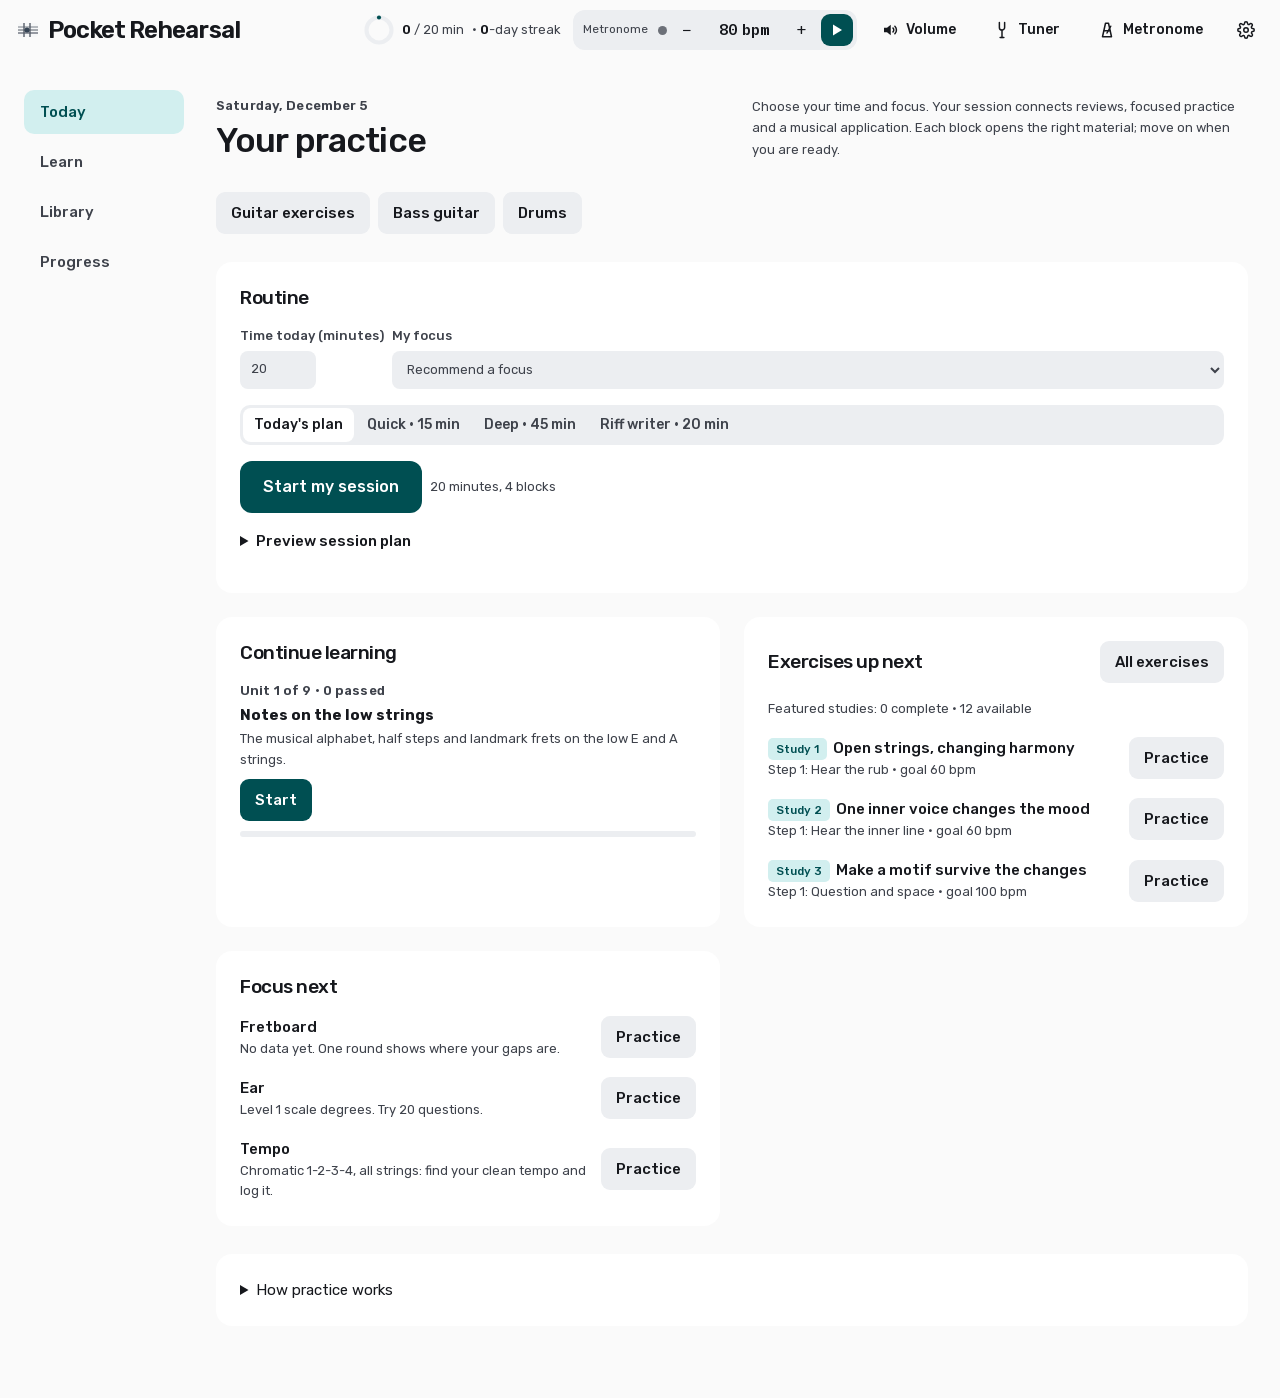
==== commit 324fee12: "Rename Fretlab to Pocket Rehearsal and add dedicated bass and drum learning paths" ====
--- a/index.html
+++ b/index.html
@@ -14,7 +14,7 @@
 <meta name="mobile-web-app-capable" content="yes">
 </head>
 <body>
-<title>Fretlab</title>
+<title>Pocket Rehearsal</title>
 <meta name="claude:viewport-fit-sides" content="cover">
 <style>
 @font-face {
@@ -798,7 +798,7 @@
   <div class="inner">
     <div class="brand">
       <svg width="24" height="24" viewBox="0 0 24 24" aria-hidden="true"><rect x="2" y="5" width="20" height="14" rx="3" fill="var(--wood)"/><line x1="8" y1="5" x2="8" y2="19" stroke="var(--fret)" stroke-width="1.5"/><line x1="14" y1="5" x2="14" y2="19" stroke="var(--fret)" stroke-width="1.5"/><line x1="2" y1="9" x2="22" y2="9" stroke="var(--string)" stroke-width=".8"/><line x1="2" y1="12" x2="22" y2="12" stroke="var(--string)" stroke-width="1"/><line x1="2" y1="15" x2="22" y2="15" stroke="var(--string)" stroke-width="1.2"/><circle cx="11" cy="12" r="2.6" fill="var(--root)"/></svg>
-      <span class="bname">Fretlab</span>
+      <span class="bname">Pocket Rehearsal</span>
     </div>
     <div class="hstat" title="Practice today">
       <svg width="30" height="30" viewBox="0 0 36 36" aria-hidden="true"><circle cx="18" cy="18" r="15" fill="none" stroke="var(--surface-2)" stroke-width="5"/><circle id="hdrRing" cx="18" cy="18" r="15" fill="none" stroke="var(--accent)" stroke-width="5" stroke-linecap="round" stroke-dasharray="0 100" transform="rotate(-90 18 18)"/></svg>
@@ -934,7 +934,8 @@
 <!-- LEARN -->
 <section class="view" id="view-learn" hidden>
   <div id="lnPath" class="stack" style="gap:16px">
-    <div class="vhead"><div class="stack" style="gap:4px"><span class="label">Fretboard mastery path</span><h2>Learn</h2></div><p class="muted small">Nine units that build on each other, from naming every note to voicings for writing your own riffs. Each unit has short lessons with diagrams, a 10-question check (8 to pass, with an explanation after every answer, and a couple of questions from earlier units), and the drills and exercises that make it automatic. Passed units come back as short mixed reviews, spaced further apart each time you get them right.</p></div>
+    <div class="vhead"><div class="stack" style="gap:4px"><span class="label">Guitar learning path</span><h2>Fretboard mastery</h2></div><p class="muted small">Nine units that build on each other, from naming every note to voicings for writing your own riffs. Each unit has short lessons with diagrams, a 10-question check (8 to pass, with an explanation after every answer, and a couple of questions from earlier units), and the drills and exercises that make it automatic. Passed units come back as short mixed reviews, spaced further apart each time you get them right.</p></div>
+    <div class="row"><button class="btn" data-go="bass">Bass guitar path</button><button class="btn" data-go="drums">Drum kit path</button></div>
     <div id="lnReview"></div>
     <ol class="path" id="lnUnits"></ol>
   </div>
@@ -1283,7 +1284,7 @@
   ear: { deg: { lv: 1, ans: {}, recent: [] }, iv: { lv: 1, ans: {}, recent: [] }, chord: { lv: 1, ans: {}, recent: [] } },
   changes: { a: 'A', b: 'D', hist: {} },
   tempo: [ { id: 't1', name: 'Chromatic 1-2-3-4, all strings', log: [] }, { id: 't2', name: 'A minor pentatonic, box 1, 8th notes', log: [] }, { id: 't3', name: 'Alternate picking on one string, 16ths', log: [] } ],
-  band: { bass: {study:'release',tempo:{},best:{},mix:'both',click:false}, drums: {study:'release',tempo:{},best:{},mix:'both',click:false} },
+  band: { bass: {study:'bass-release',guide:true,tempo:{},best:{},mix:'both',click:false}, drums: {study:'drum-hands',guide:true,tempo:{},best:{},mix:'both',click:false} },
   riffs: [], repertoire: { saved: [] }, ex: {}, exskip: [], learn: {},
   routines: {}, rtPick: 'auto', journal: {}, exlog: [], exfav: [], practice: { resume: null, spots: [] },
   ui: { riffLibrary: { query: '', genre: 'all', tuning: 'standard', saved: false }, exQuery: '', exMore: false, chordRef: { group: 'open', openRoot: 'all', genre: 'all', labels: 'finger', extras: false }, voBrowser: { family: 'all', style: 'all', query: '', saved: false, labels: 'degree' }, planMinutes: 0, focusEx: '', voKey: 0, fmode: 'find', emode: 'deg', xkey: 9, xscale: 'minPent', xlab: 'notes', xchord: true, xpos: 0, tuning: 0, tmode: 'pluck', tnmode: 'auto', exid: '', exlabels: 'finger', exopts: { fingers: true, loop: true, count: true, guide: true, click: true, ladder: false, keycycle: false } }
@@ -1421,6 +1422,7 @@
     nb.copyToChannel(nd, 0);
     AU.noise = nb;
     AU.ctx.addEventListener('statechange', () => {
+      if (bandRun && AU.ctx.state !== 'running') audioBlocked();
       if (AU.ctx.state === 'running') { clearTimeout(AU.check); AU.check = null; AU.blocked = false; volRender(); }
     });
   }
@@ -1629,6 +1631,7 @@
   return Array.from({ length: num }, (_, i) => i === 0 ? 3 : 1);
 }
 function mStart() {
+  bandStop();
   ac(); if (M.running) return;
   if (P.running) exPause();
   const cfg = S.metro;
@@ -2320,7 +2323,7 @@
 }
 function tnMicHelp() {
   $('#tnMic').hidden = false;
-  $('#tnMic').innerHTML = `<b>The microphone isn't available here.</b> Open Fretlab on its own page to tune by listening: <a href="${PAGES_URL}" target="_blank" rel="noopener">${PAGES_URL.replace('https://', '')}</a>. Allow microphone access when the browser asks. Until then, tap a peg to hear its reference note and tune by ear.`;
+  $('#tnMic').innerHTML = `<b>The microphone isn't available here.</b> Open Pocket Rehearsal on its own page to tune by listening: <a href="${PAGES_URL}" target="_blank" rel="noopener">${PAGES_URL.replace('https://', '')}</a>. Allow microphone access when the browser asks. Until then, tap a peg to hear its reference note and tune by ear.`;
 }
 function tnStop() {
   T.listening = false; clearTimeout(T.timer);
@@ -4977,7 +4980,7 @@
 }
 function renderProgress() {
   const records=[];
-  for(const part of Object.keys(bandNames))for(const study of BAND){
+  for(const part of Object.keys(bandNames))for(const study of bandCatalog(part)){
     const bpm=S.band[part].best[study.id];
     if(bpm)records.push('<li>'+bandNames[part]+' · '+study.title+' · '+Number(bpm)+' BPM</li>');
   }
@@ -5501,13 +5504,13 @@
 
 /* ---------- backup and restore ---------- */
 $('#sExport').onclick = async () => {
-  const filename = `fretlab-backup-${dayKey()}.json`, data = JSON.stringify({ app: 'fretlab', version: 1, exported: new Date().toISOString(), state: S }, null, 1);
+  const filename = `pocket-rehearsal-backup-${dayKey()}.json`, data = JSON.stringify({ app: 'fretlab', version: 1, exported: new Date().toISOString(), state: S }, null, 1);
   if (window.claude && typeof window.claude.use === 'function') {
     $('#sBackupMsg').textContent = 'Preparing…';
     const dl = await window.claude.use('downloads').catch(() => null);
     if (dl) {
       try { await dl.save({ filename, data }); $('#sBackupMsg').textContent = 'Backup saved.'; }
-      catch (e) { $('#sBackupMsg').textContent = e && e.code === 'declined' ? 'Backup not saved.' : e && e.code === 'rate_limited' ? 'A save prompt is already open.' : 'Saving files is not available here. Open Fretlab on its GitHub page to back up.'; }
+      catch (e) { $('#sBackupMsg').textContent = e && e.code === 'declined' ? 'Backup not saved.' : e && e.code === 'rate_limited' ? 'A save prompt is already open.' : 'Saving files is not available here. Open Pocket Rehearsal on its GitHub page to back up.'; }
       return;
     }
   }
@@ -5515,7 +5518,7 @@
     const blob = new Blob([data], { type: 'application/json' });
     const a = document.createElement('a'); a.href = URL.createObjectURL(blob); a.download = filename; document.body.appendChild(a); a.click(); setTimeout(() => { URL.revokeObjectURL(a.href); a.remove(); }, 500);
     $('#sBackupMsg').textContent = 'Backup downloaded.';
-  } catch (e) { $('#sBackupMsg').textContent = 'Downloads are blocked here. Open Fretlab on its GitHub page to back up.'; }
+  } catch (e) { $('#sBackupMsg').textContent = 'Downloads are blocked here. Open Pocket Rehearsal on its GitHub page to back up.'; }
 };
 $('#sImport').onchange = async e => {
   const f = e.target.files && e.target.files[0]; if (!f) return;
@@ -5524,7 +5527,7 @@
     if (!st || typeof st !== 'object' || !st.settings || !st.ex) throw new Error('not a backup');
     S = merge(DEF, st); S.updatedAt = Date.now(); flush(); refreshAll();
     $('#sBackupMsg').textContent = `Restored the backup from ${d.exported ? new Date(d.exported).toLocaleDateString() : 'file'}.`; toast('Progress restored.');
-  } catch (x) { $('#sBackupMsg').textContent = "That file isn't a Fretlab backup."; }
+  } catch (x) { $('#sBackupMsg').textContent = "That file isn't a Pocket Rehearsal backup."; }
   e.target.value = '';
 };
 
@@ -5586,18 +5589,64 @@
     notes:[[0,3,0,6],[6,2,2,6],[12,1,0,4],[16,3,0,6],[22,2,2,6],[28,1,0,1]],
     hat:Array.from({length:14},(_,i)=>i*2), kick:[0,6,12,16,22,28], snare:[4,12,20,28,29,30,31]}
 ];
+// Dedicated lessons have one performed voice. Ensemble studies also carry the partner score.
+const PLAY_PATH = {
+  bass: [
+    {id:'bass-release',title:'Stop an open string on cue',bpm:60,div:2,
+      bass:'Play open E with your index finger. Touch the string on the first empty count to end the sound. In bar two, repeat on A and use your thumb to keep the E string quiet. Listen for complete silence between attacks.',
+      notes:[[0,3,0,2],[4,3,0,1],[6,3,0,1],[8,2,0,2],[12,2,0,1],[14,2,0,1]]},
+    {id:'bass-alternate',title:'Keep two plucking fingers even',bpm:66,div:2,
+      bass:'Alternate index and middle for every attack, including after a rest. Play the first bar on A and the second on D. Match the volume of the two fingers and end each string cleanly before crossing.',
+      notes:[0,1,2,4,5,6,8,9,10,12,13,14].map(t=>[t,t<8?2:1,0,1])},
+    {id:'bass-map',title:'Find C in two registers',bpm:68,div:2,
+      bass:'Start at fret three on the A string. Say C, D, E, G as you play bar one. In bar two, climb to the higher C on the G string. Hear the octave and release it before returning to the low C.',
+      notes:[[0,2,3,2],[2,1,0,2],[4,1,2,2],[6,0,0,2],[8,2,3,2],[10,1,2,2],[12,0,0,2],[14,0,5,1]]},
+    {id:'bass-thirds',title:'Make a chord change with one fret',bpm:74,div:2,
+      bass:'Play A, C♯, E, A in the first bar. Lower C♯ to C in the second. Sing the third on each pass. Listen for the move from major to minor while the root and fifth stay fixed.',
+      notes:[[0,2,0,2],[2,2,4,2],[4,1,2,2],[6,0,2,2],[8,2,0,2],[10,2,3,2],[12,1,2,2],[14,0,2,2]]},
+    {id:'bass-pedal',title:'Answer a low pedal note',bpm:78,div:2,
+      bass:'Return to open E between upper notes. Answer first with G and A, then B and D. Cut D short so the final low E speaks clearly. Keep the low pedal equally clear after every crossing.',
+      notes:[[0,3,0,2],[2,3,3,1],[3,3,0,1],[4,2,0,2],[6,3,0,2],[8,3,0,2],[10,2,2,1],[11,3,0,1],[12,1,0,1],[14,3,0,1]]}
+  ],
+  drums: [
+    {id:'drum-hands',title:'Match the two hands',bpm:60,div:2,
+      drums:'On the snare, play the written right and left strokes. In each bar, play four eighths, rest a beat, then play two more. Start the second bar with your left hand. Listen for equal spacing and tone.',
+      snare:[0,1,2,3,6,7,8,9,10,11,14,15],hands:'RLRL  RLLRLR  LR'},
+    {id:'drum-doubles',title:'Control the second stroke',bpm:64,div:2,
+      drums:'Use singles in the first half of each bar and doubles in the second. R and L name your hands. Let the stick rebound, then guide the second stroke so both notes in each pair have the same volume.',
+      snare:Array.from({length:16},(_,i)=>i),hands:'RLRLRRLLLRLRLLRR'},
+    {id:'drum-accents',title:'Move the accent between hands',bpm:62,div:2,
+      drums:'Alternate hands on the snare. Play the marked accents with a fuller stroke and keep the other notes low. Bar two shifts the accents onto your left hand while the eighth-note pulse stays even.',
+      snare:Array.from({length:16},(_,i)=>i),hands:'RLRLRLRLRLRLRLRL',accents:[0,4,9,13]},
+    {id:'drum-foot',title:'Move the foot under steady hands',bpm:70,div:2,
+      drums:'Play quarter notes on closed hat and snare on two and four. The kick begins on beat one. In bar two it moves between the hand strokes. First say the kick counts aloud, then play the whole grid.',
+      hat:[0,2,4,6,8,10,12,14],snare:[2,6,10,14],kick:[0,4,8,11,13]},
+    {id:'drum-paradiddle',title:'Orchestrate a paradiddle',bpm:66,div:2,
+      drums:'Play R L R R, then L R L L on snare. In bar two keep that sticking but move the right hand to closed hi-hat. Place kick on one and three. The hand pattern should sound continuous across the change.',
+      snare:[0,1,2,3,4,5,6,7,9,12,14,15],hat:[8,10,11,13],kick:[8,12],hands:'RLRRLRLLRLRRLRLL'}
+  ]
+};
+const PATH_RESOURCES = {
+  bass:[['StudyBass · open-string muting','https://www.studybass.com/lessons/bass-technique/open-string-muting/'],['Hal Leonard · Bass Method, Book 1','https://reader.halleonard.com/viewbook_v2/Hal-Leonard-Bass-Method-Book-1?isml=1'],['BassBuzz · course outline','https://www.bassbuzz.com/beginner-to-badass/lessons-overview'],['Yousician · bass learning path','https://support.yousician.com/hc/en-us/articles/115005190525-How-the-bass-learning-path-works']],
+  drums:[['Zildjian · drum set lessons','https://ae.zildjian.com/education/beginner-drum-set-lessons/groove-library-01/'],['George Lawrence Stone · Stick Control','https://www.alfred.com/products/stick-control-00-32749'],['Drumeo · dynamics and ghost notes','https://www.drumeo.com/beat/best-beginner-drum-book-5-lessons/'],['Melodics · practice mode','https://support.melodics.com/en/articles/6777027-practice-mode']]
+};
+function bandCatalog(part){return [...PLAY_PATH[part],...BAND];}
+
 let bandRun = null;
 const bandNames = {bass:'Bass guitar', drums:'Drums'};
-function bandStudy(part) { return BAND.find(s=>s.id===S.band[part].study) || BAND[0]; }
+function bandStudy(part) { return bandCatalog(part).find(s=>s.id===S.band[part].study) || PLAY_PATH[part][0]; }
 function bandTempo(part,study) { return clamp(Number(S.band[part].tempo[study.id]) || study.bpm, 35, 200); }
 function bandScore(study, part) {
   const {div,notes} = study, bass = part==='bass';
   const lanes = bass ? ['G','D','A','E'] : ['Hi-hat','Snare','Kick'];
+  if(!bass && study.hands)lanes.push('Hand');
   const counts = div===2 ? ['', '&'] : ['', 'e', '&', 'a'];
   function mark(row,t) {
     if (!bass) {
+      if(row===3)return study.hands[t].trim();
+      if(row===1 && study.accents?.includes(t))return '>';
       if (row===1 && study.ghost?.includes(t)) return '(●)';
-      return study[['hat','snare','kick'][row]].includes(t) ? (row===0?'×':'●') : '';
+      return study[['hat','snare','kick'][row]]?.includes(t) ? (row===0?'×':'●') : '';
     }
     const n=notes.find(([at,string,,length])=>row===string && at<=t && t<at+length);
     return n ? (t===n[0]?String(n[2]):'–') : '';
@@ -5623,22 +5672,27 @@
 }
 function renderBand(part) {
   const root=$('#view-'+part), study=bandStudy(part), bass=part==='bass', other=bass?'drums':'bass';
-  const opts=BAND.map((s,i)=>'<option value="'+s.id+'" '+(s===study?'selected':'')+'>'+(i+1)+'. '+s.title+'</option>').join('');
+  const solo=PLAY_PATH[part].includes(study);
+  const group=(label,list)=>'<optgroup label="'+label+'">'+list.map((s,i)=>'<option value="'+s.id+'" '+(s===study?'selected':'')+'>'+(i+1)+'. '+s.title+'</option>').join('')+'</optgroup>';
+  const opts=group(bandNames[part]+' lessons',PLAY_PATH[part])+group('Ensemble grooves',BAND);
+  const sources=PATH_RESOURCES[part].map(([label,url])=>'<li><a href="'+url+'" target="_blank" rel="noopener">'+label+'</a></li>').join('');
   root.innerHTML='<div class="vhead"><h2>'+bandNames[part]+'</h2><p class="small muted">'+(bass?'Four-string bass · E A D G':'Drum kit · kick, snare and closed hi-hat')+'</p></div>'+
-    '<div class="stack band-room"><label class="f"><span>Groove study</span><select data-band="study">'+opts+'</select></label>'+
+    '<div class="stack band-room"><label class="f"><span>Lesson or ensemble groove</span><select data-band="study">'+opts+'</select></label>'+
     '<p>'+study[part]+'</p><div class="row"><label class="f"><span>Tempo (BPM)</span><input type="number" min="35" max="200" data-band="tempo" value="'+bandTempo(part,study)+'"></label>'+
-    '<label class="f"><span>Backing</span><select data-band="mix"><option value="both">Full band</option><option value="partner">'+(bass?'Drums only':'Bass only')+'</option><option value="self">'+bandNames[part]+' only</option></select></label>'+
+    (solo?'<label><input type="checkbox" data-band="guide" '+(S.band[part].guide?'checked':'')+'> Play guide (off for click only)</label>':
+    '<label class="f"><span>Backing</span><select data-band="mix"><option value="both">Full band</option><option value="partner">'+(bass?'Drums only':'Bass only')+'</option><option value="self">'+bandNames[part]+' only</option></select></label>')+
     '<label><input type="checkbox" data-band="click" '+(S.band[part].click?'checked':'')+'> Click</label></div>'+
     '<div class="row"><button class="btn primary big" data-band="play">Play loop</button><span data-band="position" class="small muted">4/4 · one-bar count-in</span></div>'+
-    '<div class="band-bars">'+bandScore(study,part)+'</div><p class="small muted">'+(bass?'Numbers are frets. 0 is an open string. A dash sustains the previous note. An empty column is a rest.':'Read each column together. × is a closed hat, ● a drum hit, and (●) a quiet snare ghost note. Empty cells are silent.')+'</p>'+
+    '<div class="band-bars">'+bandScore(study,part)+'</div><p class="small muted">'+(bass?'Numbers are frets. 0 is an open string. A dash sustains the previous note. An empty column is a rest.':'Read each column together. × is a closed hat, ● a drum hit, and (●) a quiet snare ghost note. R and L show sticking when specified. &gt; marks an accented snare. Empty cells are silent.')+'</p>'+
     '<div class="row"><button class="btn" data-band="log">Log clean take</button><span role="status" class="small muted" data-band="best">'+bandRecord(part,study)+'</span></div>'+
-    '<div><button class="btn" data-band="swap">Play the '+(bass?'drum':'bass')+' part</button></div></div>';
-  root.querySelector('[data-band="mix"]').value=S.band[part].mix;
+    (solo?'': '<div><button class="btn" data-band="swap">Play the '+(bass?'drum':'bass')+' part</button></div>')+'<details><summary>'+bandNames[part]+' books and lessons</summary><ul>'+sources+'</ul></details></div>';
+  if(!solo)root.querySelector('[data-band="mix"]').value=S.band[part].mix;
   root.onchange=e=>{
     const control=e.target.dataset.band, settings=S.band[part];
     if(control==='study'){bandStop();settings.study=e.target.value;renderBand(part);root.querySelector('select').focus();}
     if(control==='tempo'){bandStop();settings.tempo[study.id]=clamp(Math.round(Number(e.target.value)||study.bpm),35,200);e.target.value=settings.tempo[study.id];}
     if(control==='click')settings.click=e.target.checked;
+    if(control==='guide')settings.guide=e.target.checked;
     if(control==='mix')settings.mix=e.target.value;
     save();
   };
@@ -5666,27 +5720,28 @@
   if(P.running)exPause();
   if(R.running && !R.paused && !R.waiting)routinePause();
   const ctx=ac(), study=bandStudy(part), div=study.div, sec=60/bandTempo(part,study)/div;
+  const solo=PLAY_PATH[part].includes(study);
   const length=8*div, root=$('#view-'+part);
   const r=bandRun={root,notes:bus(AU.notes),drums:bus(AU.click),timer:null};
   const first=ctx.currentTime+0.08, start=-4*div;
   let next=start, last=null;
   root.querySelector('[data-band="play"]').textContent='Stop';
   function tick(){
-    if(ctx.state!=='running'){audioResume();return;}
+    if(ctx.state!=='running')return;
     const now=ctx.currentTime, elapsed=(now-first)/sec+start;
     next=Math.max(next,Math.ceil(elapsed-0.02));
     while(first+(next-start)*sec<now+0.12){
       const t=first+(next-start)*sec, i=next%length, {mix,click}=S.band[part];
-      if(next%div===0 && (next<0 || click))SND.click(t,next%(4*div)===0?3:1,r.drums);
+      if(next%div===0 && (next<0 || click || (solo && !S.band[part].guide)))SND.click(t,next%(4*div)===0?3:1,r.drums);
       if(next>=0){
-        const audible=voice=>mix==='both' || (mix==='self' ? part===voice : part!==voice);
+        const audible=voice=>solo ? voice===part && S.band[part].guide : mix==='both' || (mix==='self' ? part===voice : part!==voice);
         if(audible('bass')){
-          const n=study.notes.find(n=>n[0]===i);
+          const n=study.notes?.find(n=>n[0]===i);
           if(n)pluck(BASS_OPEN[n[1]]+n[2],t,r.notes,0.85,n[3]*sec);
         }
         if(audible('drums')){
           for(const [key,level] of [['kick',0.94],['snare',0.83],['hat',0.52],['ghost',0.22]]){
-            if(study[key]?.includes(i))SND[key==='ghost'?'snare':key](t,level,r.drums);
+            if(study[key]?.includes(i))SND[key==='ghost'?'snare':key](t,key==='snare' && study.accents ? (study.accents.includes(i)?1:0.36) : level,r.drums);
           }
         }
       }
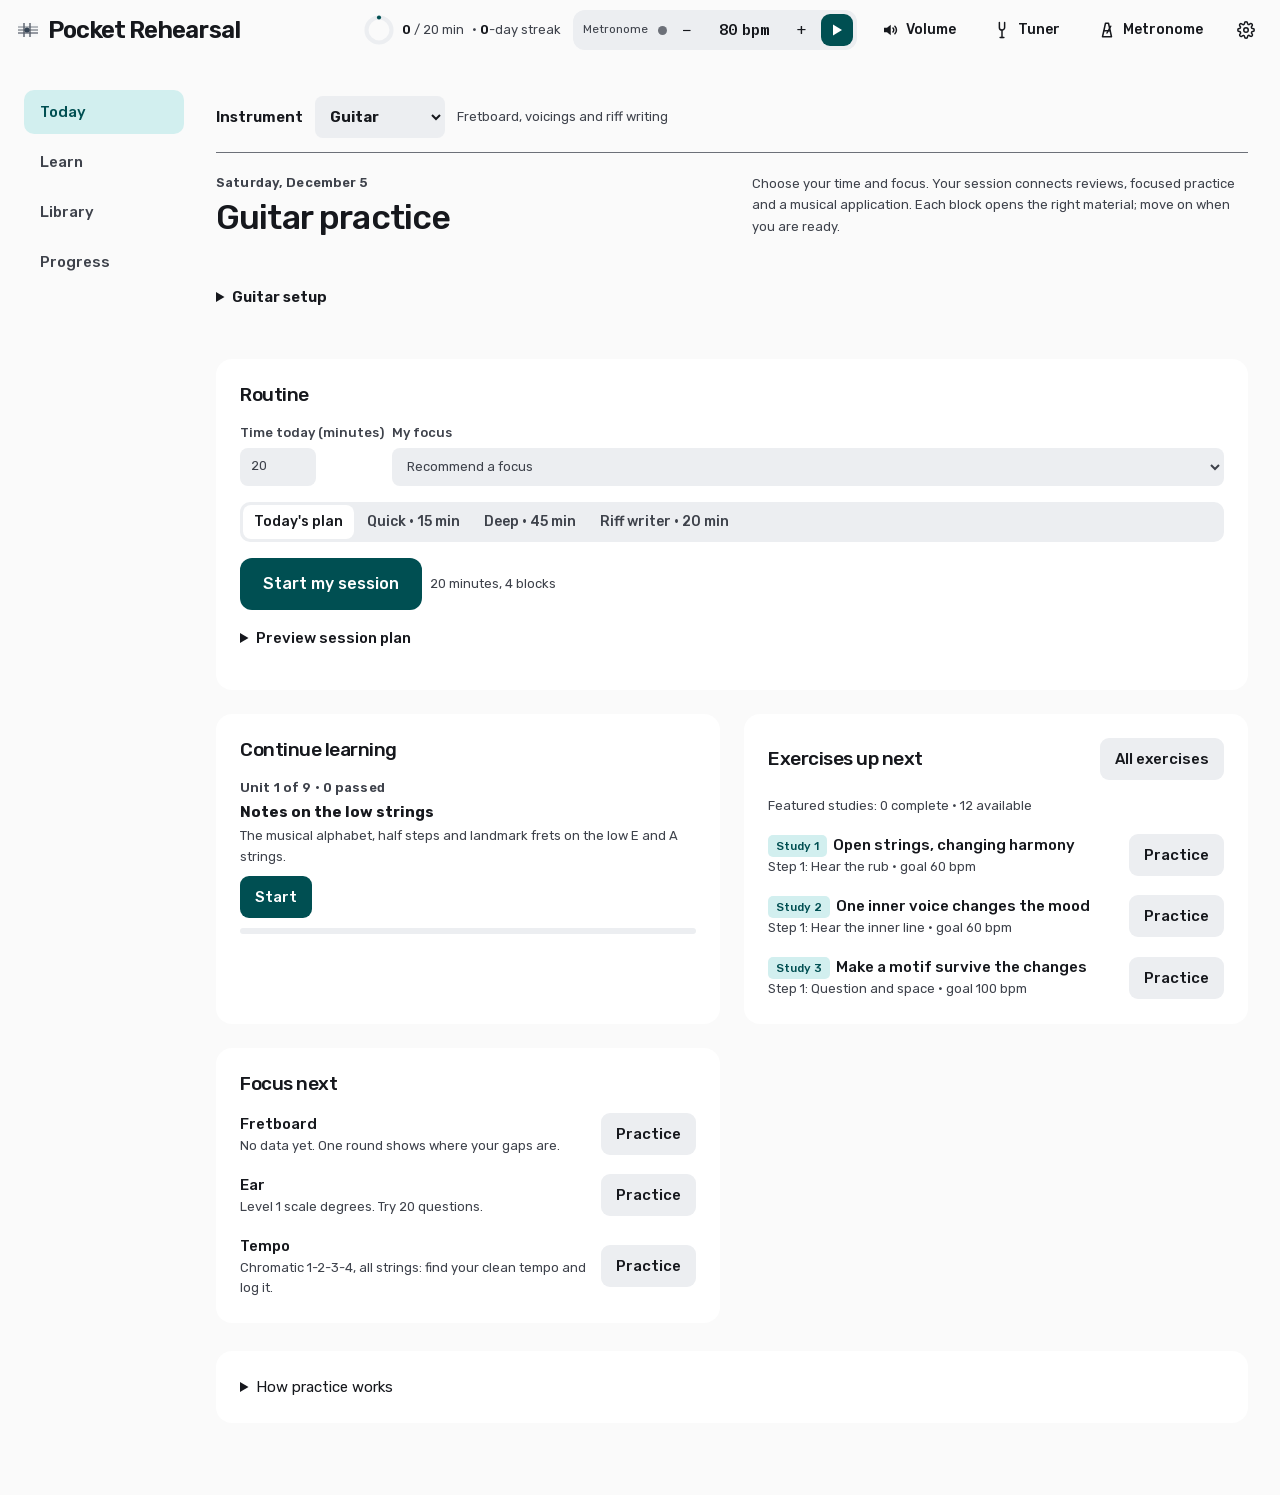
==== commit 26b25a66: "Organize Pocket Rehearsal around dedicated instrument workspaces and curricula" ====
--- a/index.html
+++ b/index.html
@@ -783,6 +783,14 @@
 .band-score td{background:var(--surface-2);border-bottom:1px solid var(--line)}
 .band-score .down{border-left:1px solid var(--line)}
 .band-score .playing{background:var(--accent);color:var(--accent-ink)}
+
+.studio-bar{display:flex;align-items:center;flex-wrap:wrap;gap:12px;padding:0 0 14px;margin:0 0 20px;border-bottom:1px solid var(--line)}
+.studio-bar label{font-weight:600}.studio-bar select{font-weight:650;min-height:42px}
+.studio-setup{margin:16px 0 22px}.studio-setup summary,.studio-unit summary{cursor:pointer;font-weight:600}
+.studio-setup p,.studio-setup label,.studio-unit details p{margin:12px 0}
+.studio-columns{display:grid;grid-template-columns:repeat(auto-fit,minmax(min(100%,270px),1fr));gap:18px}
+.studio-unit{margin:24px 0}.studio-unit h3,.studio-unit p{margin:0}.studio-unit details p{margin-block:12px}
+@media(max-width:650px){.studio-bar .small{display:none}.studio-bar{margin-bottom:14px}}
 </style>
 
 <header class="top pad" id="top">
@@ -836,15 +844,15 @@
 <main class="pad">
 <div class="inner">
 
-<nav id="libraryNav" class="row" aria-label="Library sections" hidden><button class="btn" type="button" data-go="library">All</button><button class="btn" type="button" data-go="songs">Riffs</button><button class="btn" type="button" data-go="voicings">Chord Shapes</button><button class="btn" type="button" data-go="explorer">Scales</button><button class="btn" type="button" data-go="rhythm">Rhythm</button><button class="btn" type="button" data-go="exercises">Exercises</button><button class="btn" type="button" data-go="fretboard">Fretboard</button><button class="btn" type="button" data-go="ear">Ear training</button><button class="btn" type="button" data-go="bass">Bass guitar</button><button class="btn" type="button" data-go="drums">Drums</button></nav>
+<div class="studio-bar"><label for="studioPicker">Instrument</label><select id="studioPicker"><option value="guitar">Guitar</option><option value="bass">Bass guitar</option><option value="drums">Drums</option></select><span id="studioDesc" class="small muted"></span></div>
+<section id="studioPage" class="view" hidden></section>
+<nav id="libraryNav" class="row" aria-label="Library sections" hidden><button class="btn" type="button" data-go="library">All</button><button class="btn" type="button" data-go="songs">Riffs</button><button class="btn" type="button" data-go="voicings">Chord Shapes</button><button class="btn" type="button" data-go="explorer">Scales</button><button class="btn" type="button" data-go="rhythm">Rhythm</button><button class="btn" type="button" data-go="exercises">Exercises</button><button class="btn" type="button" data-go="fretboard">Fretboard</button><button class="btn" type="button" data-go="ear">Ear training</button></nav>
 <section class="view" id="view-library" hidden>
   <div class="vhead"><h2>What do you want to work on?</h2><p class="small muted">Explore a sound, practice a skill, or add something to your daily focus.</p></div>
   <div class="card stack" id="essCard"></div>
   <details class="skipped-folder" id="savedPractice" hidden><summary>Saved practice spots <span id="savedPracticeCount"></span></summary><div class="stack" id="savedPracticeList"></div></details>
   <details class="skipped-folder" id="skippedExercises"><summary>Skipped exercises <span id="skippedCount"></span></summary><div class="stack" id="skippedList"></div></details>
   <div class="excards">
-    <button class="excard" type="button" data-go="bass"><h3>Bass guitar</h3><span>Shape a bass line, control its length and lock in with the kick.</span></button>
-    <button class="excard" type="button" data-go="drums"><h3>Drums</h3><span>Build a backbeat, place ghost notes and bring a fill back to the riff.</span></button>
     <button class="excard" type="button" data-go="songs"><h3>Riffs</h3><span>Learn real songs from alternative, Midwest emo, indie and shoegaze. Find a riff for your tuning, starting with E standard.</span></button>
     <button class="excard" type="button" data-go="voicings"><h3>Chord Shapes</h3><span>Open-string clusters, modal colors and compact extensions. Hear a sound, then use it in a study.</span></button>
     <button class="excard" type="button" data-go="explorer"><h3>Scales</h3><span>Understand a scale across the neck and hear its sound over a drone.</span></button>
@@ -885,10 +893,10 @@
 <!-- TODAY -->
 <section class="view" id="view-today">
   <div class="vhead">
-    <div class="stack" style="gap:4px"><span class="label" id="todayDate">Today</span><h2>Your practice</h2></div>
+    <div class="stack" style="gap:4px"><span class="label" id="todayDate">Today</span><h2>Guitar practice</h2></div>
     <p class="muted small">Choose your time and focus. Your session connects reviews, focused practice and a musical application. Each block opens the right material; move on when you are ready.</p>
   </div>
-  <div class="row" aria-label="Instrument practice"><button class="btn" type="button" data-go="exercises">Guitar exercises</button><button class="btn" type="button" data-go="bass">Bass guitar</button><button class="btn" type="button" data-go="drums">Drums</button></div>
+  <div id="guitarSetup"></div>
   <div class="card practice-resume" id="practiceResume" hidden></div>
   <div class="grid">
     <div class="card stack">
@@ -935,7 +943,6 @@
 <section class="view" id="view-learn" hidden>
   <div id="lnPath" class="stack" style="gap:16px">
     <div class="vhead"><div class="stack" style="gap:4px"><span class="label">Guitar learning path</span><h2>Fretboard mastery</h2></div><p class="muted small">Nine units that build on each other, from naming every note to voicings for writing your own riffs. Each unit has short lessons with diagrams, a 10-question check (8 to pass, with an explanation after every answer, and a couple of questions from earlier units), and the drills and exercises that make it automatic. Passed units come back as short mixed reviews, spaced further apart each time you get them right.</p></div>
-    <div class="row"><button class="btn" data-go="bass">Bass guitar path</button><button class="btn" data-go="drums">Drum kit path</button></div>
     <div id="lnReview"></div>
     <ol class="path" id="lnUnits"></ol>
   </div>
@@ -1284,10 +1291,10 @@
   ear: { deg: { lv: 1, ans: {}, recent: [] }, iv: { lv: 1, ans: {}, recent: [] }, chord: { lv: 1, ans: {}, recent: [] } },
   changes: { a: 'A', b: 'D', hist: {} },
   tempo: [ { id: 't1', name: 'Chromatic 1-2-3-4, all strings', log: [] }, { id: 't2', name: 'A minor pentatonic, box 1, 8th notes', log: [] }, { id: 't3', name: 'Alternate picking on one string, 16ths', log: [] } ],
-  band: { bass: {study:'bass-release',guide:true,tempo:{},best:{},mix:'both',click:false}, drums: {study:'drum-hands',guide:true,tempo:{},best:{},mix:'both',click:false} },
+  band: { bass: {setup:'fingers',checks:{},study:'bass-release',guide:true,tempo:{},best:{},mix:'both',click:false}, drums: {setup:'kit',checks:{},study:'drum-hands',guide:true,tempo:{},best:{},mix:'both',click:false} },
   riffs: [], repertoire: { saved: [] }, ex: {}, exskip: [], learn: {},
   routines: {}, rtPick: 'auto', journal: {}, exlog: [], exfav: [], practice: { resume: null, spots: [] },
-  ui: { riffLibrary: { query: '', genre: 'all', tuning: 'standard', saved: false }, exQuery: '', exMore: false, chordRef: { group: 'open', openRoot: 'all', genre: 'all', labels: 'finger', extras: false }, voBrowser: { family: 'all', style: 'all', query: '', saved: false, labels: 'degree' }, planMinutes: 0, focusEx: '', voKey: 0, fmode: 'find', emode: 'deg', xkey: 9, xscale: 'minPent', xlab: 'notes', xchord: true, xpos: 0, tuning: 0, tmode: 'pluck', tnmode: 'auto', exid: '', exlabels: 'finger', exopts: { fingers: true, loop: true, count: true, guide: true, click: true, ladder: false, keycycle: false } }
+  ui: { instrument:'guitar', riffLibrary: { query: '', genre: 'all', tuning: 'standard', saved: false }, exQuery: '', exMore: false, chordRef: { group: 'open', openRoot: 'all', genre: 'all', labels: 'finger', extras: false }, voBrowser: { family: 'all', style: 'all', query: '', saved: false, labels: 'degree' }, planMinutes: 0, focusEx: '', voKey: 0, fmode: 'find', emode: 'deg', xkey: 9, xscale: 'minPent', xlab: 'notes', xchord: true, xpos: 0, tuning: 0, tmode: 'pluck', tnmode: 'auto', exid: '', exlabels: 'finger', exopts: { fingers: true, loop: true, count: true, guide: true, click: true, ladder: false, keycycle: false } }
 };
 function merge(def, src) {
   if (Array.isArray(def)) return Array.isArray(src) ? src : JSON.parse(JSON.stringify(def));
@@ -1351,6 +1358,7 @@
     if (remote && remote.state && (remote.updatedAt || 0) > (S.updatedAt || 0)) {
       S = merge(DEF, JSON.parse(JSON.stringify(remote.state)));
       try { localStorage.setItem(LS, JSON.stringify(S)); } catch (e) {}
+      if(!location.hash)curTab=tabFromHash();
       refreshAll();
     }
     dbRef = ref; setSync(true);
@@ -1376,10 +1384,15 @@
   }
   routineTick();
 }, 1000);
-function minutesOn(k) { return Math.floor((S.days[k]?.s || 0) / 60); }
+function studioSeconds(d,part=S.ui.instrument){
+  if(!d)return 0;
+  const forPart=p=>Object.entries(d.m||{}).reduce((sum,[route,n])=>sum+(route===p||route.startsWith(p+'/')?n:0),0);
+  return part==='guitar'?Math.max(0,(d.s||0)-forPart('bass')-forPart('drums')):forPart(part);
+}
+function minutesOn(k){return Math.floor(studioSeconds(S.days[k])/60);}
 function streak() {
   const goal = S.settings.goal * 60; let n = 0; const d = new Date();
-  const met = k => (S.days[k]?.s || 0) >= goal;
+  const met = k => studioSeconds(S.days[k]) >= goal;
   if (!met(dayKey(d))) d.setDate(d.getDate() - 1);
   while (met(dayKey(d))) { n++; d.setDate(d.getDate() - 1); }
   return n;
@@ -1717,13 +1730,15 @@
 }
 function playerVisible() { return !!P.ex && curTab === P.host && !$('#exPlayer').hidden; }
 function renderMini() {
-  const player = playerVisible(), running = player ? P.running : M.running;
-  $('#miniContext').textContent = player ? 'Practice' : 'Metronome';
-  $('#miniBpm').innerHTML = (player ? P.bpm : S.metro.bpm) + '<span class="unit">bpm</span>';
-  $('#miniBpm').title = player ? 'Change exercise tempo' : 'Open metronome';
-  $('#miniBpm').setAttribute('aria-label', (player ? 'Exercise tempo: ' + P.bpm : 'Metronome tempo: ' + S.metro.bpm) + ' bpm');
+  const band=curTab==='bass' || curTab==='drums', player=playerVisible();
+  const running=band?!!bandRun:player?P.running:M.running;
+  const bpm=band?bandTempo(curTab,bandStudy(curTab)):player?P.bpm:S.metro.bpm;
+  $('#miniContext').textContent=band?bandNames[curTab]:player?'Practice':'Metronome';
+  $('#miniBpm').innerHTML=bpm+'<span class="unit">bpm</span>';
+  $('#miniBpm').title=band || player?'Change exercise tempo':'Open metronome';
+  $('#miniBpm').setAttribute('aria-label',(band || player?'Exercise tempo: ':'Metronome tempo: ')+bpm+' bpm');
   $('#miniIcon').setAttribute('d', running ? 'M3 2h3v10H3zM8 2h3v10H8z' : 'M3 1.5v11l9-5.5z');
-  $('#miniPlay').setAttribute('aria-label', (running ? (player ? 'Pause ' : 'Stop ') : 'Start ') + (player ? 'exercise' : 'metronome'));
+  $('#miniPlay').setAttribute('aria-label', (running ? (player ? 'Pause ' : 'Stop ') : 'Start ') + (band || player ? 'exercise' : 'metronome'));
 }
 function renderTransport() {
   renderMini();
@@ -4743,7 +4758,7 @@
 function routineStop() { if (P.running) exPause(); if (M.running) mStop(); R.running = false; R.resume = null; renderPill(); renderRoutine(); }
 function renderPill() {
   const p = $('#routinePill');
-  if (!R.running) { p.hidden = true; updateHdrH(); return; }
+  if (!R.running || S.ui.instrument!=='guitar') { p.hidden = true; updateHdrH(); return; }
   const b = R.blocks[R.idx];
   p.hidden = false; $('#rpText').textContent = `${R.idx + 1}/${R.blocks.length} · ${b.t}`;
   $('#rpTime').textContent = R.waiting ? 'Ready' : fmtTime(Math.max(0,R.rem));
@@ -4784,7 +4799,7 @@
   let wk = 0; const days = [];
   for (let i = 6; i >= 0; i--) { const d = new Date(); d.setDate(d.getDate() - i); const k = dayKey(d); const mm = minutesOn(k); wk += mm; days.push({ k, m: mm, lbl: d.toLocaleDateString(undefined, { weekday: 'short' }) }); }
   $('#stWeek').textContent = wk;
-  const tot = Object.values(S.days).reduce((a, d) => a + (d.s || 0), 0); $('#stTotal').textContent = (tot / 3600).toFixed(1);
+  const tot = Object.values(S.days).reduce((a, d) => a + studioSeconds(d), 0); $('#stTotal').textContent = (tot / 3600).toFixed(1);
   const W = 320, H = 150, goal = S.settings.goal, mx = Math.max(goal * 1.25, ...days.map(d => d.m), 10), bw = (W - 20) / 7;
   const y = v => H - 24 - v / mx * (H - 44);
   let s = `<line x1="0" x2="${W}" y1="${y(goal)}" y2="${y(goal)}" stroke="var(--accent)" stroke-dasharray="4 4"/><text x="${W - 2}" y="${y(goal) - 5}" text-anchor="end" font-size="10.5" fill="var(--accent)" font-family="var(--font-mono)">goal ${goal}m</text>`;
@@ -4821,7 +4836,7 @@
     <div><button class="btn" type="button" data-go="exercises">See all studies</button></div>`;
   renderSkippedExercises(); renderPracticePlaces();
 }
-function renderToday() { renderTodayStats(); renderRoutine(); renderWeak(); renderUpNext(); renderContinue(); renderPracticePlaces(); }
+function renderToday() { if(!$('#guitarSetup').firstChild)$('#guitarSetup').innerHTML=studioSetup('guitar'); renderTodayStats(); renderRoutine(); renderWeak(); renderUpNext(); renderContinue(); renderPracticePlaces(); }
 
 /* ---------- song riff library ---------- */
 const RIFF_GENRES = {all:'All genres',emo:'Emo / math rock',shoegaze:'Shoegaze',indie:'Indie / post-punk',alternative:'Alternative / grunge'};
@@ -4957,36 +4972,48 @@
 const PRIMARY_TABS = ['today', 'learn', 'library', 'progress'];
 const LIBRARY_TABS = ['library', 'bass', 'drums', 'songs', 'exercises', 'voicings', 'fretboard', 'ear', 'explorer', 'rhythm'];
 const TABS = [...PRIMARY_TABS, ...LIBRARY_TABS.filter(t => t !== 'library'), 'metronome', 'tuner'];
-function tabFromHash() { const t = location.hash.slice(1); return t === 'riffs' ? 'voicings' : TABS.includes(t) ? t : 'today'; }
+const scopedPages=[...PRIMARY_TABS,'metronome'];
+function validRoute(t){const [part,page,...rest]=t.split('/');return TABS.includes(t) || (!rest.length && ['bass','drums'].includes(part) && scopedPages.includes(page));}
+function tabFromHash(){const t=location.hash.slice(1);return t==='riffs'?'voicings':validRoute(t)?t:studioRoute(['bass','drums'].includes(S.ui.instrument)?S.ui.instrument:'guitar','today');}
+function navTo(page){switchTab(studioRoute(S.ui.instrument,page));}
 function switchTab(t, fromHash) {
-  if (!TABS.includes(t)) t = 'today';
+  if(!validRoute(t))t='today';
+  const part=studioOf(t), section=t.includes('/')?t.split('/')[1]:t;
+  const dashboard=t.includes('/') && PRIMARY_TABS.includes(section);
+  const primary=dashboard?section:(['bass','drums'].includes(t)?(BAND.includes(bandStudy(part))?'library':'learn'):LIBRARY_TABS.includes(t)?'library':section);
+  stopReference();
+  if(part!==S.ui.instrument){
+    if(R.running && !R.waiting && !R.paused)routinePause();
+    if(M.running)mStop();
+    if(X.drone)xDrone();
+    if(T.drone)drToggle();
+    S.ui.instrument=part;save();
+  }
   if (bandRun) bandStop();
   if (curTab === 'voicings' && t !== 'voicings') voStop();
   if (curTab === 'ear' && t !== 'ear') { clearTimeout(E.nextT); killBus(E.bus); }
   if (curTab === (P.host || 'exercises') && t !== curTab) { routineRemember(); if(P.running)exPause(); else practiceRemember(); }
   if (curTab === 'tuner' && t !== 'tuner') { if (T.listening) tnStop(); if (T.refTone) { clearInterval(T.refTone); T.refTone = null; } }
   if (curTab === 'explorer' && t !== 'explorer' && X.bus) { killBus(X.bus); X.bus = null; $('#xPlay').textContent = 'Play this position'; }
-  curTab = t;
-  $$('.toolbtn').forEach(b => b.setAttribute('aria-pressed', b.dataset.go === t));
-  $$('.tab').forEach(b => { b.setAttribute('aria-selected', b.dataset.tab === (LIBRARY_TABS.includes(t) ? 'library' : t)); b.tabIndex = b.getAttribute('aria-selected') === 'true' || (!PRIMARY_TABS.includes(t) && !LIBRARY_TABS.includes(t) && b.dataset.tab === 'today') ? 0 : -1; });
-  TABS.forEach(n => { $('#view-' + n).hidden = n !== t; });
-  if (!fromHash && location.hash !== '#' + t) { try { history.pushState(null, '', '#' + t); } catch (e) { location.hash = t; } }
-  ({ bass:()=>renderBand('bass'), drums:()=>renderBand('drums'), songs: renderRiffs, library: renderLibrary, progress: renderProgress, today: renderToday, learn: renderLearn, exercises: renderExercises, metronome: renderMetro, fretboard: renderFret, ear: renderEar, voicings: renderVoicings, explorer: renderExplorer, rhythm: renderRhythm, tuner: renderTuner })[t]();
-  $('#libraryNav').hidden = !LIBRARY_TABS.includes(t) || playerVisible();
-  $$('#libraryNav [data-go]').forEach(b => b.setAttribute('aria-current', b.dataset.go === t ? 'page' : 'false'));
-  if(!$('#libraryNav').hidden)$(`#libraryNav [data-go="${t}"]`).scrollIntoView({block:'nearest',inline:'nearest'});
-  renderMini();
-  const tb = $(`.tab[data-tab="${LIBRARY_TABS.includes(t) ? 'library' : t}"]`); if (tb && tb.scrollIntoView) tb.scrollIntoView({ block: 'nearest', inline: 'nearest' });
-}
-function renderProgress() {
-  const records=[];
-  for(const part of Object.keys(bandNames))for(const study of bandCatalog(part)){
-    const bpm=S.band[part].best[study.id];
-    if(bpm)records.push('<li>'+bandNames[part]+' · '+study.title+' · '+Number(bpm)+' BPM</li>');
-  }
-  $('#bandProgress').hidden=!records.length;
-  $('#bandProgress').innerHTML='<h3>Best clean takes</h3><ul>'+records.join('')+'</ul>';
-  renderTodayStats(); $('#progressHistory').appendChild($('#exHist')); $('#exHist').hidden = false; renderExHist(); }
+  curTab=t;
+  $('#studioPicker').value=part;$('#studioDesc').textContent=STUDIOS[part].subtitle;
+  $('#routinePill').hidden=part!=='guitar' || !R.running;
+  $('.toolbtn[data-go="tuner"]').hidden=part!=='guitar';
+  $('#sLefty').closest('label').hidden=part!=='guitar';$('#sAcc').closest('label').hidden=part!=='guitar';$('#sA4').closest('label').hidden=part==='drums';
+  $$('.toolbtn').forEach(btn=>btn.setAttribute('aria-pressed',btn.dataset.go===section));
+  $$('.tab').forEach(btn=>{const active=btn.dataset.tab===primary;btn.setAttribute('aria-selected',active);btn.tabIndex=active || (!PRIMARY_TABS.includes(primary) && btn.dataset.tab==='today')?0:-1;});
+  TABS.forEach(n=>{$('#view-'+n).hidden=dashboard || n!==section;});
+  $('#studioPage').hidden=!dashboard;
+  if(!fromHash && location.hash!=='#'+t){try{history.pushState(null,'','#'+t);}catch(e){location.hash=t;}}
+  if(dashboard)$('#studioPage').innerHTML=studioPage(part,section);
+  else ({bass:()=>renderBand('bass'),drums:()=>renderBand('drums'),songs:renderRiffs,library:renderLibrary,progress:renderProgress,today:renderToday,learn:renderLearn,exercises:renderExercises,metronome:renderMetro,fretboard:renderFret,ear:renderEar,voicings:renderVoicings,explorer:renderExplorer,rhythm:renderRhythm,tuner:renderTuner})[section]();
+  $('#libraryNav').hidden=part!=='guitar' || !LIBRARY_TABS.includes(t) || playerVisible();
+  $$('#libraryNav [data-go]').forEach(btn=>btn.setAttribute('aria-current',btn.dataset.go===t?'page':'false'));
+  if(!$('#libraryNav').hidden)$('#libraryNav [aria-current="page"]')?.scrollIntoView({block:'nearest',inline:'nearest'});
+  renderHeaderStats();renderMini();
+  $('.tab[aria-selected="true"]')?.scrollIntoView({block:'nearest',inline:'nearest'});
+}
+function renderProgress(){ $('#bandProgress').hidden=true;renderTodayStats();$('#progressHistory').appendChild($('#exHist'));$('#exHist').hidden=false;renderExHist(); }
 function refreshAll() { renderHeaderStats(); renderBpm(); switchTab(curTab, true); applySettingsUI(); }
 function updateHdrH() { const h = $('#top').offsetHeight; document.documentElement.style.setProperty('--hdr-h', h + 'px'); }
 
@@ -5007,15 +5034,23 @@
 });
 
 /* ---------- events ---------- */
-$$('.tab').forEach(b => b.addEventListener('click', () => switchTab(b.dataset.tab)));
-document.addEventListener('click', e => { const b = e.target.closest('[data-go]'); if (!b) return; switchTab(b.dataset.go); if (b.dataset.drone) $('#drGo').scrollIntoView({ block: 'center' }); });
+$$('.tab').forEach(b => b.addEventListener('click', () => navTo(b.dataset.tab)));
+document.addEventListener('click', e => { const b = e.target.closest('[data-go]'); if (!b) return; if(b.dataset.go==='metronome')navTo('metronome');else switchTab(b.dataset.go); if (b.dataset.drone) $('#drGo').scrollIntoView({ block: 'center' }); });
 window.addEventListener('hashchange', () => { const h = tabFromHash(); if (h !== curTab) switchTab(h, true); });
 function navOrientation() { $('.tabs .inner').setAttribute('aria-orientation', matchMedia('(min-width:1100px)').matches ? 'vertical' : 'horizontal'); }
 navOrientation();
 window.addEventListener('resize', () => { updateHdrH(); navOrientation(); });
-$('#miniPlay').onclick = () => playerVisible() ? exToggle() : mToggle(); $('#mPlay').onclick = mToggle;
-$('#miniMinus').onclick = () => playerVisible() ? exSetBpm(P.bpm - 1) : setBpm(S.metro.bpm - 1); $('#miniPlus').onclick = () => playerVisible() ? exSetBpm(P.bpm + 1) : setBpm(S.metro.bpm + 1);
-$('#miniBpm').onclick = () => playerVisible() ? $('#pBpm').click() : switchTab('metronome');
+function bandField(name){return (curTab==='bass'||curTab==='drums')?$('#view-'+curTab+' [data-band="'+name+'"]'):null;}
+$('#miniPlay').onclick=()=>{const b=bandField('play');if(b)b.click();else if(playerVisible())exToggle();else mToggle();};
+$('#mPlay').onclick=mToggle;
+function adjustMiniTempo(delta){
+  const input=bandField('tempo');
+  if(input){input.value=clamp(Number(input.value)+delta,35,200);input.dispatchEvent(new Event('change',{bubbles:true}));}
+  else if(playerVisible())exSetBpm(P.bpm+delta);
+  else setBpm(S.metro.bpm+delta);
+}
+$('#miniMinus').onclick=()=>adjustMiniTempo(-1);$('#miniPlus').onclick=()=>adjustMiniTempo(1);
+$('#miniBpm').onclick=()=>{const input=bandField('tempo');if(input){input.focus();input.select();}else if(playerVisible())$('#pBpm').click();else navTo('metronome');};
 $('#mMinus').onclick = () => setBpm(S.metro.bpm - 1); $('#mPlus').onclick = () => setBpm(S.metro.bpm + 1);
 $('#mMinus5').onclick = () => setBpm(S.metro.bpm - 5); $('#mPlus5').onclick = () => setBpm(S.metro.bpm + 5);
 $('#bpmSlider').oninput = e => setBpm(+e.target.value);
@@ -5416,7 +5451,7 @@
 $('.tabs .inner').addEventListener('keydown', e => {
   const tabs = $$('.tab'), i = tabs.indexOf(document.activeElement), vertical = matchMedia('(min-width:1100px)').matches; if (i < 0) return;
   let j = null; if (e.key === 'ArrowRight' || (vertical && e.key === 'ArrowDown')) j = (i + 1) % tabs.length; else if (e.key === 'ArrowLeft' || (vertical && e.key === 'ArrowUp')) j = (i - 1 + tabs.length) % tabs.length; else if (e.key === 'Home') j = 0; else if (e.key === 'End') j = tabs.length - 1;
-  if (j == null) return; e.preventDefault(); e.stopPropagation(); switchTab(tabs[j].dataset.tab); tabs[j].focus();
+  if (j == null) return; e.preventDefault(); e.stopPropagation(); navTo(tabs[j].dataset.tab); tabs[j].focus();
 });
 document.addEventListener('keydown', e => {
   if (!$('#settings').hidden || !$('#volPop').hidden || e.metaKey || e.ctrlKey || e.altKey || e.target.closest('input, select, textarea') || !P.ex || $('#exPlayer').hidden || curTab !== (P.host || 'exercises')) return;
@@ -5634,15 +5669,17 @@
 
 let bandRun = null;
 const bandNames = {bass:'Bass guitar', drums:'Drums'};
-function bandStudy(part) { return bandCatalog(part).find(s=>s.id===S.band[part].study) || PLAY_PATH[part][0]; }
+function bandStudy(part) { return bandCatalog(part).find(s=>s.id===S.band[part].study && playable(part,s)) || PLAY_PATH[part][0]; }
 function bandTempo(part,study) { return clamp(Number(S.band[part].tempo[study.id]) || study.bpm, 35, 200); }
 function bandScore(study, part) {
   const {div,notes} = study, bass = part==='bass';
-  const lanes = bass ? ['G','D','A','E'] : ['Hi-hat','Snare','Kick'];
+  const pad=!bass && S.band.drums.setup==='pad';
+  const lanes = bass ? ['G','D','A','E'] : pad?['Pad']:['Hi-hat','Snare','Kick'];
   if(!bass && study.hands)lanes.push('Hand');
   const counts = div===2 ? ['', '&'] : ['', 'e', '&', 'a'];
   function mark(row,t) {
     if (!bass) {
+      if(pad)row=row===0?1:3;
       if(row===3)return study.hands[t].trim();
       if(row===1 && study.accents?.includes(t))return '>';
       if (row===1 && study.ghost?.includes(t)) return '(●)';
@@ -5674,23 +5711,22 @@
   const root=$('#view-'+part), study=bandStudy(part), bass=part==='bass', other=bass?'drums':'bass';
   const solo=PLAY_PATH[part].includes(study);
   const group=(label,list)=>'<optgroup label="'+label+'">'+list.map((s,i)=>'<option value="'+s.id+'" '+(s===study?'selected':'')+'>'+(i+1)+'. '+s.title+'</option>').join('')+'</optgroup>';
-  const opts=group(bandNames[part]+' lessons',PLAY_PATH[part])+group('Ensemble grooves',BAND);
-  const sources=PATH_RESOURCES[part].map(([label,url])=>'<li><a href="'+url+'" target="_blank" rel="noopener">'+label+'</a></li>').join('');
-  root.innerHTML='<div class="vhead"><h2>'+bandNames[part]+'</h2><p class="small muted">'+(bass?'Four-string bass · E A D G':'Drum kit · kick, snare and closed hi-hat')+'</p></div>'+
-    '<div class="stack band-room"><label class="f"><span>Lesson or ensemble groove</span><select data-band="study">'+opts+'</select></label>'+
-    '<p>'+study[part]+'</p><div class="row"><label class="f"><span>Tempo (BPM)</span><input type="number" min="35" max="200" data-band="tempo" value="'+bandTempo(part,study)+'"></label>'+
+  const opts=group(bandNames[part]+' lessons',studioLessons(part))+(playable(part,BAND[0])?group('Ensemble grooves',BAND):'');
+  root.innerHTML='<div class="vhead"><div><span class="label">'+bandNames[part]+'</span><h2>'+study.title+'</h2></div><p class="small muted">'+(bass?'Four-string bass · E A D G':S.band.drums.setup==='pad'?'Practice pad':'Drum kit · kick, snare and closed hi-hat')+'</p></div>'+
+    '<div class="stack band-room"><div><button class="btn" data-go="'+studioRoute(part,solo?'learn':'library')+'">← '+(solo?'Course':'Library')+'</button></div><label class="f"><span>Lesson or ensemble groove</span><select data-band="study">'+opts+'</select></label>'+
+    '<p>'+bandInstruction(part,study)+'</p><div class="row"><label class="f"><span>Tempo (BPM)</span><input type="number" min="35" max="200" data-band="tempo" value="'+bandTempo(part,study)+'"></label>'+
     (solo?'<label><input type="checkbox" data-band="guide" '+(S.band[part].guide?'checked':'')+'> Play guide (off for click only)</label>':
     '<label class="f"><span>Backing</span><select data-band="mix"><option value="both">Full band</option><option value="partner">'+(bass?'Drums only':'Bass only')+'</option><option value="self">'+bandNames[part]+' only</option></select></label>')+
     '<label><input type="checkbox" data-band="click" '+(S.band[part].click?'checked':'')+'> Click</label></div>'+
     '<div class="row"><button class="btn primary big" data-band="play">Play loop</button><span data-band="position" class="small muted">4/4 · one-bar count-in</span></div>'+
     '<div class="band-bars">'+bandScore(study,part)+'</div><p class="small muted">'+(bass?'Numbers are frets. 0 is an open string. A dash sustains the previous note. An empty column is a rest.':'Read each column together. × is a closed hat, ● a drum hit, and (●) a quiet snare ghost note. R and L show sticking when specified. &gt; marks an accented snare. Empty cells are silent.')+'</p>'+
     '<div class="row"><button class="btn" data-band="log">Log clean take</button><span role="status" class="small muted" data-band="best">'+bandRecord(part,study)+'</span></div>'+
-    (solo?'': '<div><button class="btn" data-band="swap">Play the '+(bass?'drum':'bass')+' part</button></div>')+'<details><summary>'+bandNames[part]+' books and lessons</summary><ul>'+sources+'</ul></details></div>';
+    (solo || !playable(other,study)?'': '<div><button class="btn" data-band="swap">Play the '+(bass?'drum':'bass')+' part</button></div>')+'</div>';
   if(!solo)root.querySelector('[data-band="mix"]').value=S.band[part].mix;
   root.onchange=e=>{
     const control=e.target.dataset.band, settings=S.band[part];
-    if(control==='study'){bandStop();settings.study=e.target.value;renderBand(part);root.querySelector('select').focus();}
-    if(control==='tempo'){bandStop();settings.tempo[study.id]=clamp(Math.round(Number(e.target.value)||study.bpm),35,200);e.target.value=settings.tempo[study.id];}
+    if(control==='study'){bandStop();settings.study=e.target.value;switchTab(part,true);root.querySelector('[data-band="study"]').focus();}
+    if(control==='tempo'){bandStop();settings.tempo[study.id]=clamp(Math.round(Number(e.target.value)||study.bpm),35,200);e.target.value=settings.tempo[study.id];renderMini();}
     if(control==='click')settings.click=e.target.checked;
     if(control==='guide')settings.guide=e.target.checked;
     if(control==='mix')settings.mix=e.target.value;
@@ -5699,7 +5735,7 @@
   root.onclick=e=>{
     const action=e.target.closest('button')?.dataset.band;
     if(action==='play')bandRun?bandStop():bandStart(part);
-    if(action==='swap'){S.band[other].study=study.id;save();switchTab(other);}
+    if(action==='swap')choosePiece(other,study.id);
     if(action==='log'){
       const best=S.band[part].best,bpm=bandTempo(part,study);
       best[study.id]=Math.max(best[study.id]||0,bpm);save();
@@ -5713,7 +5749,7 @@
   clearInterval(r.timer);killBus(r.notes);killBus(r.drums);
   r.root.querySelectorAll('.playing').forEach(c=>c.classList.remove('playing'));
   r.root.querySelector('[data-band="play"]').textContent='Play loop';
-  r.root.querySelector('[data-band="position"]').textContent='4/4 · one-bar count-in';
+  r.root.querySelector('[data-band="position"]').textContent='4/4 · one-bar count-in';renderMini();
 }
 function bandStart(part) {
   if(M.running)mStop();
@@ -5754,8 +5790,109 @@
     if(pos>=0)root.querySelectorAll('[data-pulse="'+(pos%length)+'"]').forEach(c=>c.classList.add('playing'));
     root.querySelector('[data-band="position"]').textContent=pos<0?'Count in · '+(5+Math.floor(pos/div)):'Bar '+(1+Math.floor(pos/div/4)%2)+' · beat '+(1+Math.floor(pos/div)%4);
   }
-  tick();r.timer=setInterval(tick,25);
-}
+  tick();r.timer=setInterval(tick,25);renderMini();
+}
+
+/* ---------- instrument workspaces ---------- */
+const STUDIOS = {
+  guitar:{name:'Guitar', subtitle:'Fretboard, voicings and riff writing'},
+  bass:{name:'Bass guitar', subtitle:'Four-string electric bass · E A D G', chapters:[
+    {title:'Touch and release', cue:'Keep the attack even and the space after each note silent.', ids:['bass-release','bass-alternate','bass-gates']},
+    {title:'Build a line from the chord', cue:'Hear the root, third and fifth before connecting two chords.',ids:['bass-map','bass-thirds','bass-roots']},
+    {title:'Give the riff direction',cue:'Use a pedal, a pickup and an approach note to lead into the next bar.',ids:['bass-pedal','bass-pickup','bass-walk']}]},
+  drums:{name:'Drums',subtitle:'Hands, feet and groove',chapters:[
+    {title:'Control the sticks',cue:'Compare the sound of the two hands and the second stroke of each double.',ids:['drum-hands','drum-doubles','drum-accents']},
+    {title:'Place the subdivision',cue:'Keep counting the silent cells when a stroke moves off the beat.',ids:['drum-rests','drum-burst','drum-foot']},
+    {title:'Move from pad to kit',cue:'Keep the sticking intact as it travels between surfaces. Recover the time after a fill.',ids:['drum-paradiddle','drum-displace','drum-return']}]}
+};
+PLAY_PATH.bass.push(
+  {id:'bass-gates',title:'Release on the offbeat',bpm:68,div:2,bass:'Fret G on low E. Play each downbeat. In bar one lift pressure on every “and”, keeping contact with the string. In bar two sustain the first and third G into the next eighth. The pitch stays the same while the groove changes.',notes:[[0,3,3,1],[2,3,3,1],[4,3,3,1],[6,3,3,1],[8,3,3,2],[10,3,3,1],[12,3,3,2],[14,3,3,1]]},
+  {id:'bass-roots',title:'Connect two roots with a common tone',bpm:72,div:2,bass:'Outline C with C, G and E. Hold E across the bar line. Hear it change from the third of C to the fifth of A minor, then land on A. Keep contact with the strings you leave behind.',notes:[[0,2,3,3],[3,1,5,2],[5,1,2,5],[10,2,0,3],[13,2,3,1],[14,1,2,2]]},
+  {id:'bass-pickup',title:'Anticipate the chord change',bpm:78,div:2,bass:'Play E and B. Bring A in on the “and” of four and hold it across the bar line. Resist attacking again on one. At the end of bar two, mute on four to make room for the next E.',notes:[[0,3,0,3],[4,2,2,2],[7,2,0,4],[12,1,2,2]]},
+  {id:'bass-walk',title:'Walk into the next root',bpm:84,div:2,bass:'Play G, B, D and D♭ in quarters. Let D♭ fall to C on the next one. Walk C, E, G and F♯ so the loop resolves back to G. Sing each target root just before you land.',notes:[[0,3,3,2],[2,2,2,2],[4,2,5,2],[6,2,4,2],[8,2,3,2],[10,1,2,2],[12,1,5,2],[14,1,4,2]]}
+);
+PLAY_PATH.drums.push(
+  {id:'drum-rests',title:'Keep counting through a missing stroke',bpm:64,div:2,drums:'Count all eight subdivisions aloud. Leave the blank counts silent. Follow the hand row as the pattern moves to the offbeats in bar two. Listen for the next downbeat after the rests.',snare:[0,2,3,4,7,9,11,13,15],hands:'R LRL  R L R L R'},
+  {id:'drum-burst',title:'Fit a sixteenth burst inside one beat',bpm:60,div:4,drums:'Tap quarters for three beats. On beat four play four alternating singles, saying “four e and a”. Lead the second burst with the other hand. Both bursts should land back on one without a gap.',snare:[0,4,8,12,13,14,15,16,20,24,28,29,30,31],hands:'R   L   R   RLRLL   R   L   LRLR'},
+  {id:'drum-displace',title:'Slide a kick past the backbeat',bpm:74,div:4,drums:'Play eighths on closed hat and snare on two and four. Kick on one and the last sixteenth of two. In bar two shift that second kick to the “e” of three. Keep both backbeats in the same place.',hat:Array.from({length:16},(_,i)=>i*2),snare:[4,12,20,28],kick:[0,7,16,25]},
+  {id:'drum-return',title:'Leave the fill on time',bpm:78,div:4,drums:'Play a bar of backbeat. In bar two take both hands to the snare on beat three for four sixteenths. Resume hat and snare together on beat four. Listen for the quarter-note pulse through the fill.',hat:[0,2,4,6,8,10,12,14,16,18,20,22,28,30],snare:[4,12,20,24,25,26,27,28],kick:[0,8,16,24]}
+);
+const CHECKS = {
+  bass:[
+    ['When should a short note end?', ['At the next attack','On its written release'],1,'Listen to the space from the release to the next attack.'],
+    ['Which pitch changes A major into A minor in the thirds study?', ['C♯ moves to C','E moves to E♭'],0,'The third defines the major or minor sound here.'],
+    ['A pickup is held across beat one. What happens on one?', ['Play the root again','Keep the note ringing'],1,'The attack came before the bar line. The new bar starts under the sustain.']],
+  drums:[
+    ['What should the two taps of an even double sound like?', ['Two equally spaced strokes','A loud hit followed by a rushed tap'],0,'Keep the rebound in time and match the second tap to the first.'],
+    ['When a stroke is missing, what happens to the count?', ['Skip its syllable and move on','Keep the subdivision going'],1,'Silence takes up exactly the same time as the missing hit.'],
+    ['When the snare fill ends on the “a” of three, where does the backbeat return?', ['On beat four','On the next bar line'],0,'The fill occupies beat three. There is still a full beat left in this bar.']]
+};
+function studioOf(route){return /^(bass|drums)(?:\/|$)/.exec(route)?.[1] || 'guitar';}
+function studioRoute(part,page){return part==='guitar'?page:part+'/'+page;}
+function padLesson(s){return !s.hat?.length && !s.kick?.length;}
+function playable(part,s){return part!=='drums' || S.band.drums.setup!=='pad' || padLesson(s);}
+function studioLessons(part){return STUDIOS[part].chapters.flatMap(ch=>ch.ids.map(id=>PLAY_PATH[part].find(s=>s.id===id))).filter(s=>playable(part,s));}
+function studioSetup(part){
+  if(part==='guitar')return '<details class="studio-setup"><summary>Guitar setup</summary><p>Use the tuner to check your open strings. Set handedness in Settings to mirror guitar diagrams.</p><div class="row"><button class="btn" data-go="tuner">Tune guitar</button><button class="btn" data-studio-settings>Guitar settings</button></div></details>';
+  const bass=part==='bass', settings=S.band[part], choices=bass?[['fingers','Fingerstyle'],['pick','Pick']]:[['kit','Drum kit'],['pad','Practice pad']];
+  const radios=choices.map(([v,title])=>'<option value="'+v+'" '+(settings.setup===v?'selected':'')+'>'+title+'</option>').join('');
+  const refs=bass?'<p>Match your open strings from lowest to highest.</p><div class="row">'+['E1','A1','D2','G2'].map((label,i)=>'<button class="btn" data-reference="'+(3-i)+'" aria-label="Play '+label+' reference">'+label+'</button>').join('')+'</div>':'<p>'+(settings.setup==='pad'?'Place the pad at snare height. Use the Hand row to follow right and left strokes. Your path shows studies playable on one surface.':'Close the hi-hat with your foot. Set the snare and hat within easy reach, then check kick, snare and hat individually.')+'</p>';
+  return '<details class="studio-setup"><summary>'+STUDIOS[part].name+' setup</summary><label class="f"><span>'+(bass?'Plucking technique':'Playing surface')+'</span><select data-studio-setup>'+radios+'</select></label>'+refs+(!bass && settings.setup==='kit'?'<div class="row">'+['kick','snare','hat'].map(v=>'<button class="btn" data-kit-voice="'+v+'">'+({kick:'Kick',snare:'Snare',hat:'Closed hat'})[v]+'</button>').join('')+'</div>':'')+'</details>';
+}
+function studyButton(s,part){const best=S.band[part].best[s.id];if(!playable(part,s))return '<article class="card stack"><h3>'+s.title+'</h3><span>Clean at '+Number(best)+' BPM · drum kit</span></article>';return '<button class="excard" data-piece="'+s.id+'"><h3>'+s.title+'</h3><span>'+bandTempo(part,s)+' BPM'+(best?' · clean at '+Number(best):'')+'</span></button>';}
+function studioPage(part,page){
+  const cfg=STUDIOS[part],state=S.band[part],lessons=studioLessons(part),current=bandStudy(part);
+  const next=lessons.find(s=>!state.best[s.id]) || lessons[0];
+  const completed=lessons.filter(s=>state.best[s.id]).length;
+  const weekly=Array.from({length:7},(_,i)=>studioSeconds(S.days[dayAdd(-i)],part)).reduce((sum,n)=>sum+n,0);
+  const head=(title,desc)=>'<div class="vhead"><div class="stack"><span class="label">'+cfg.name+'</span><h2>'+title+'</h2></div><p class="small muted">'+desc+'</p></div>';
+  const cards=list=>'<div class="excards">'+list.map(s=>studyButton(s,part)).join('')+'</div>';
+  if(page==='today')return head('Today’s practice',cfg.subtitle)+studioSetup(part)+'<div class="studio-columns"><section class="card stack"><h3>Continue practicing</h3>'+studyButton(current,part)+'</section><section class="card stack"><h3>Next in your course</h3>'+studyButton(next,part)+'<span class="small muted">'+completed+' of '+lessons.length+' lessons logged clean</span></section></div>';
+  if(page==='learn')return head(part==='bass'?'Electric bass course':'Drum studies',part==='bass'?'Move from controlling a single note to writing a line through changes.':'Develop the hands first, then carry the pulse between limbs.')+cfg.chapters.map((ch,i)=>{
+    const items=lessons.filter(s=>ch.ids.includes(s.id));if(!items.length)return '';
+    const [question,answers]=CHECKS[part][i];
+    return '<section class="card stack studio-unit"><h3>'+ch.title+'</h3><p>'+ch.cue+'</p>'+cards(items)+'<details><summary>Check your understanding'+(state.checks[i]?' · passed':'')+'</summary><p>'+question+'</p><div class="row">'+answers.map((a,j)=>'<button class="btn" data-check="'+i+'-'+j+'">'+a+'</button>').join('')+'</div><p role="status"></p></details></section>';
+  }).join('');
+  if(page==='library')return head(part==='bass'?'Bass library':'Drum library','Choose a study or open a teaching reference.')+'<section class="stack"><h3>Technique studies</h3>'+cards(lessons)+'</section>'+(playable(part,BAND[0])?'<section class="stack studio-unit"><h3>Ensemble grooves</h3><p>Rehearse your part against the other instrument.</p>'+cards(BAND)+'</section>':'')+'<section class="card stack studio-unit"><h3>Books and courses</h3>'+PATH_RESOURCES[part].map(([name,url])=>'<a href="'+url+'" target="_blank" rel="noopener">'+name+'</a>').join('')+'</section>';
+  const logged=bandCatalog(part).filter(s=>state.best[s.id]);
+  return head(part==='bass'?'Bass progress':'Drum progress','Best self-rated clean tempo by study.')+'<div class="row"><strong>'+Math.floor(weekly/60)+' min this week</strong><strong>'+completed+' / '+lessons.length+' lessons</strong><span> · '+Object.values(state.checks).filter(Boolean).length+' knowledge checks passed</span></div><section class="stack studio-unit">'+(logged.length?cards(logged):'<p>Log a clean take in a lesson to start your record.</p>'+studyButton(next,part))+'</section>';
+}
+function bandInstruction(part,study){
+  if(part==='bass' && S.band.bass.setup==='pick'){
+    const picked={'bass-alternate':'Use down and up strokes on successive attacks, even after the rest. Match their volume. Move from A to D in the second bar and mute the string you leave.',
+      'bass-release':'Pick open E. Touch the string on the first empty count to stop it. Repeat on A, keeping the low E muted.',
+      offbeat:'Alternate pick strokes on A. Catch the kick on the “and” of two, cut the note cleanly and leave the last eighth empty.'};
+    if(picked[study.id])return picked[study.id];
+  }
+  return study[part];
+}
+let referenceBus=null;
+function stopReference(){if(referenceBus){killBus(referenceBus);referenceBus=null;}}
+function choosePiece(part,id){const study=bandCatalog(part).find(s=>s.id===id);if(!study || !playable(part,study))return;S.band[part].study=id;save();switchTab(part);}
+$('#studioPicker').onchange=e=>{
+  const page=curTab.split('/').pop();
+  switchTab(studioRoute(e.target.value,PRIMARY_TABS.includes(page)?page:'today'));
+};
+document.addEventListener('change',e=>{
+  if(!e.target.matches('[data-studio-setup]'))return;
+  const part=S.ui.instrument;S.band[part].setup=e.target.value;
+  if(!bandCatalog(part).some(s=>s.id===S.band[part].study && playable(part,s)))S.band[part].study=studioLessons(part)[0].id;
+  save();switchTab(curTab,true);
+  const setup=$('#studioPage .studio-setup');if(setup){setup.open=true;setup.querySelector('select').focus();}
+});
+document.addEventListener('click',e=>{
+  const b=e.target.closest('button');if(!b)return;
+  const part=S.ui.instrument;
+  if(b.dataset.kitVoice){const ctx=ac();stopReference();referenceBus=bus(AU.click);SND[b.dataset.kitVoice](ctx.currentTime+0.02,0.85,referenceBus);}
+  if(b.hasAttribute('data-studio-settings'))$('#openSettings').click();
+  if(b.dataset.reference!==undefined){ac();stopReference();referenceBus=bus(AU.notes);pluck(BASS_OPEN[Number(b.dataset.reference)],AU.ctx.currentTime+0.02,referenceBus,0.9,2);}
+  if(b.dataset.piece)choosePiece(part,b.dataset.piece);
+  if(b.dataset.check){
+    const [i,j]=b.dataset.check.split('-').map(Number),[, ,correct,why]=CHECKS[part][i];
+    const box=b.closest('details');box.querySelector('[role=status]').textContent=(j===correct?'Correct. ':'Try again. ')+why;
+    if(j===correct){S.band[part].checks[i]=true;box.querySelector('summary').textContent='Check your understanding · passed';save();}
+  }
+});
 
 /* ---------- boot ---------- */
 applySettingsUI(); renderHeaderStats(); renderBpm(); renderPill();
